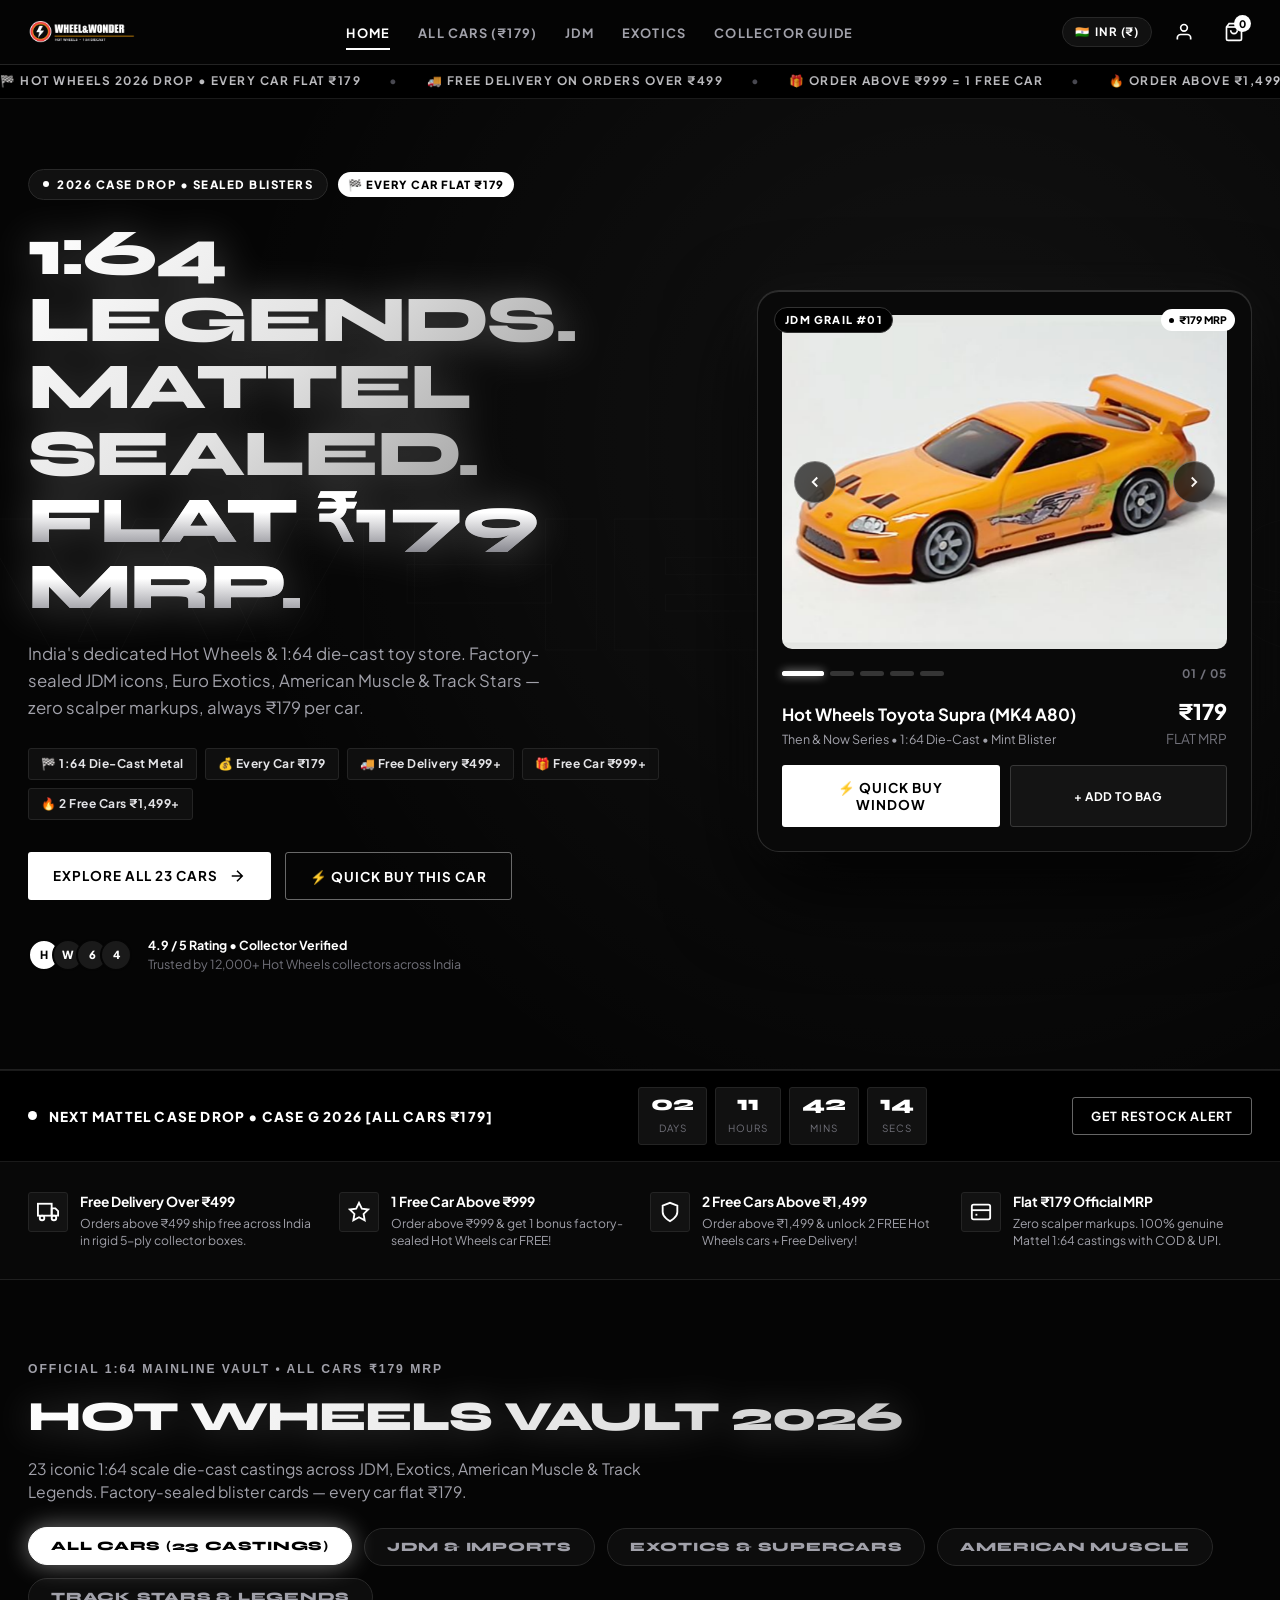
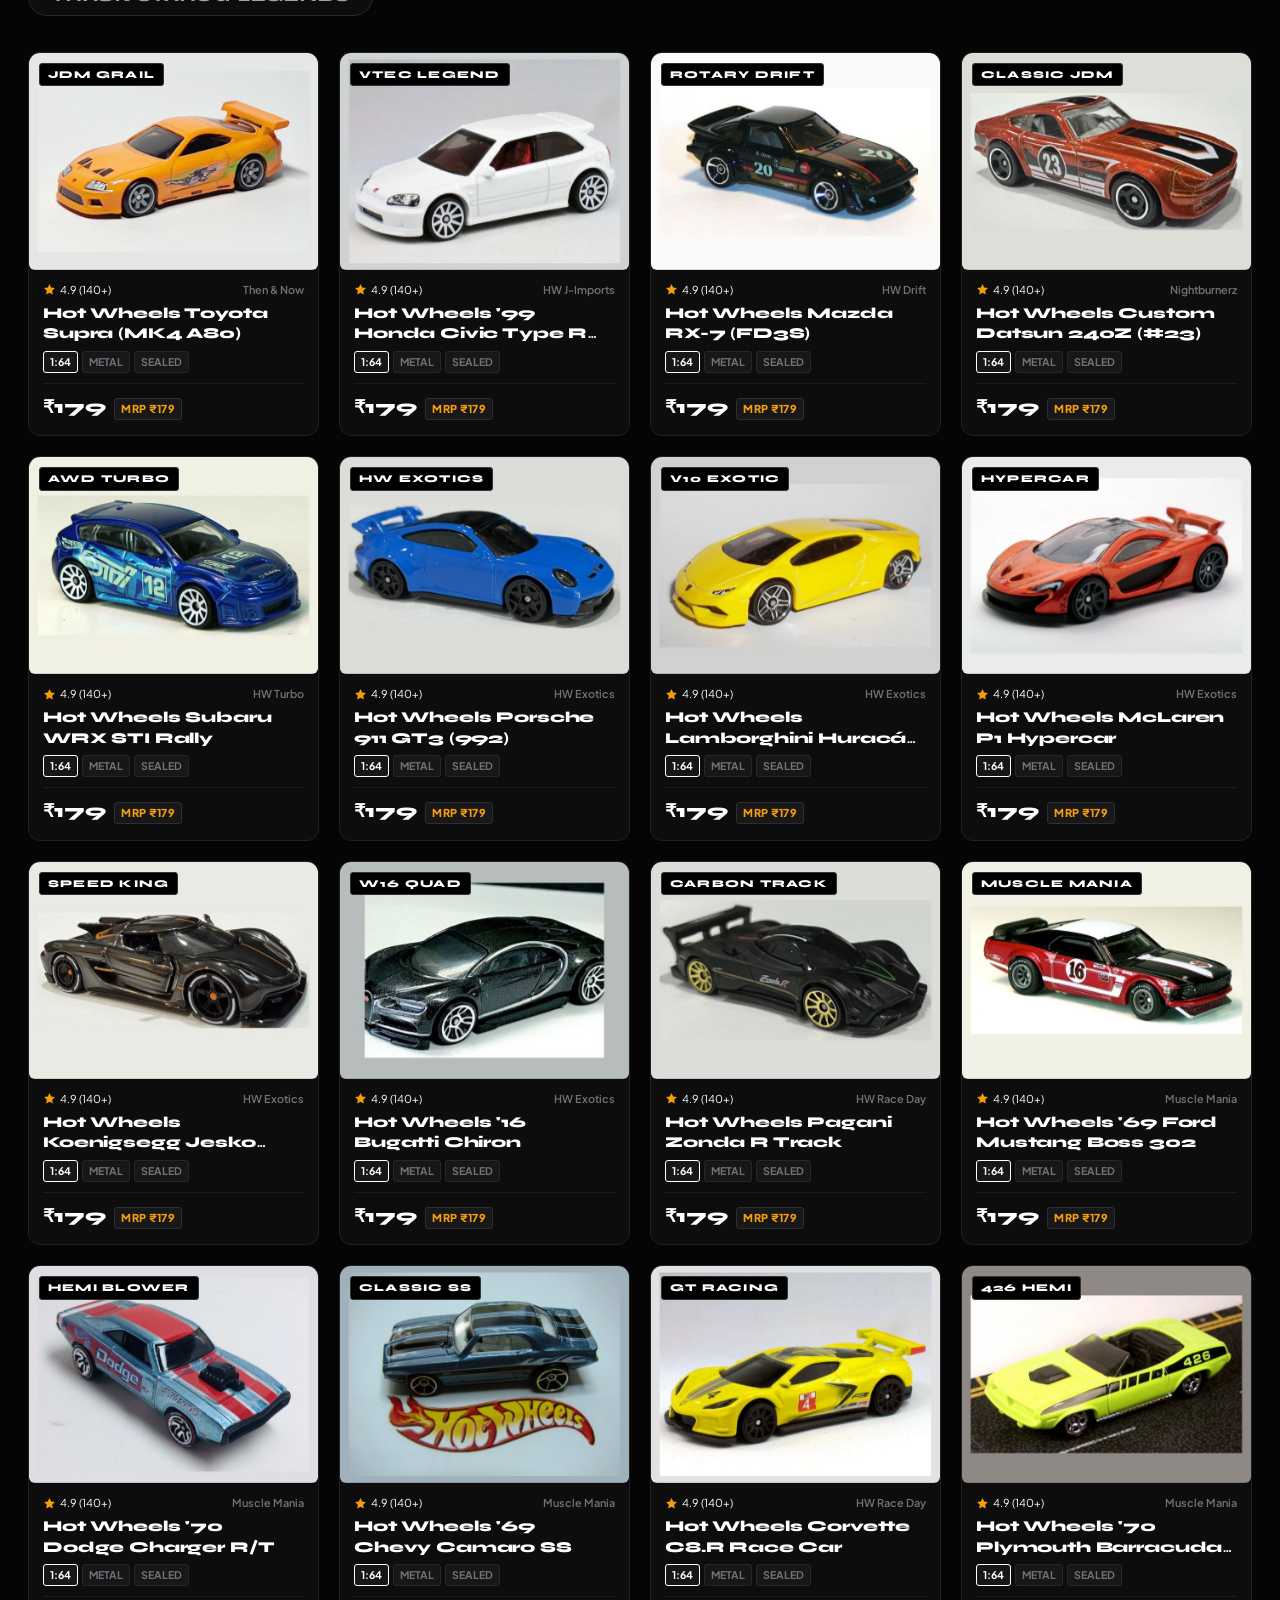
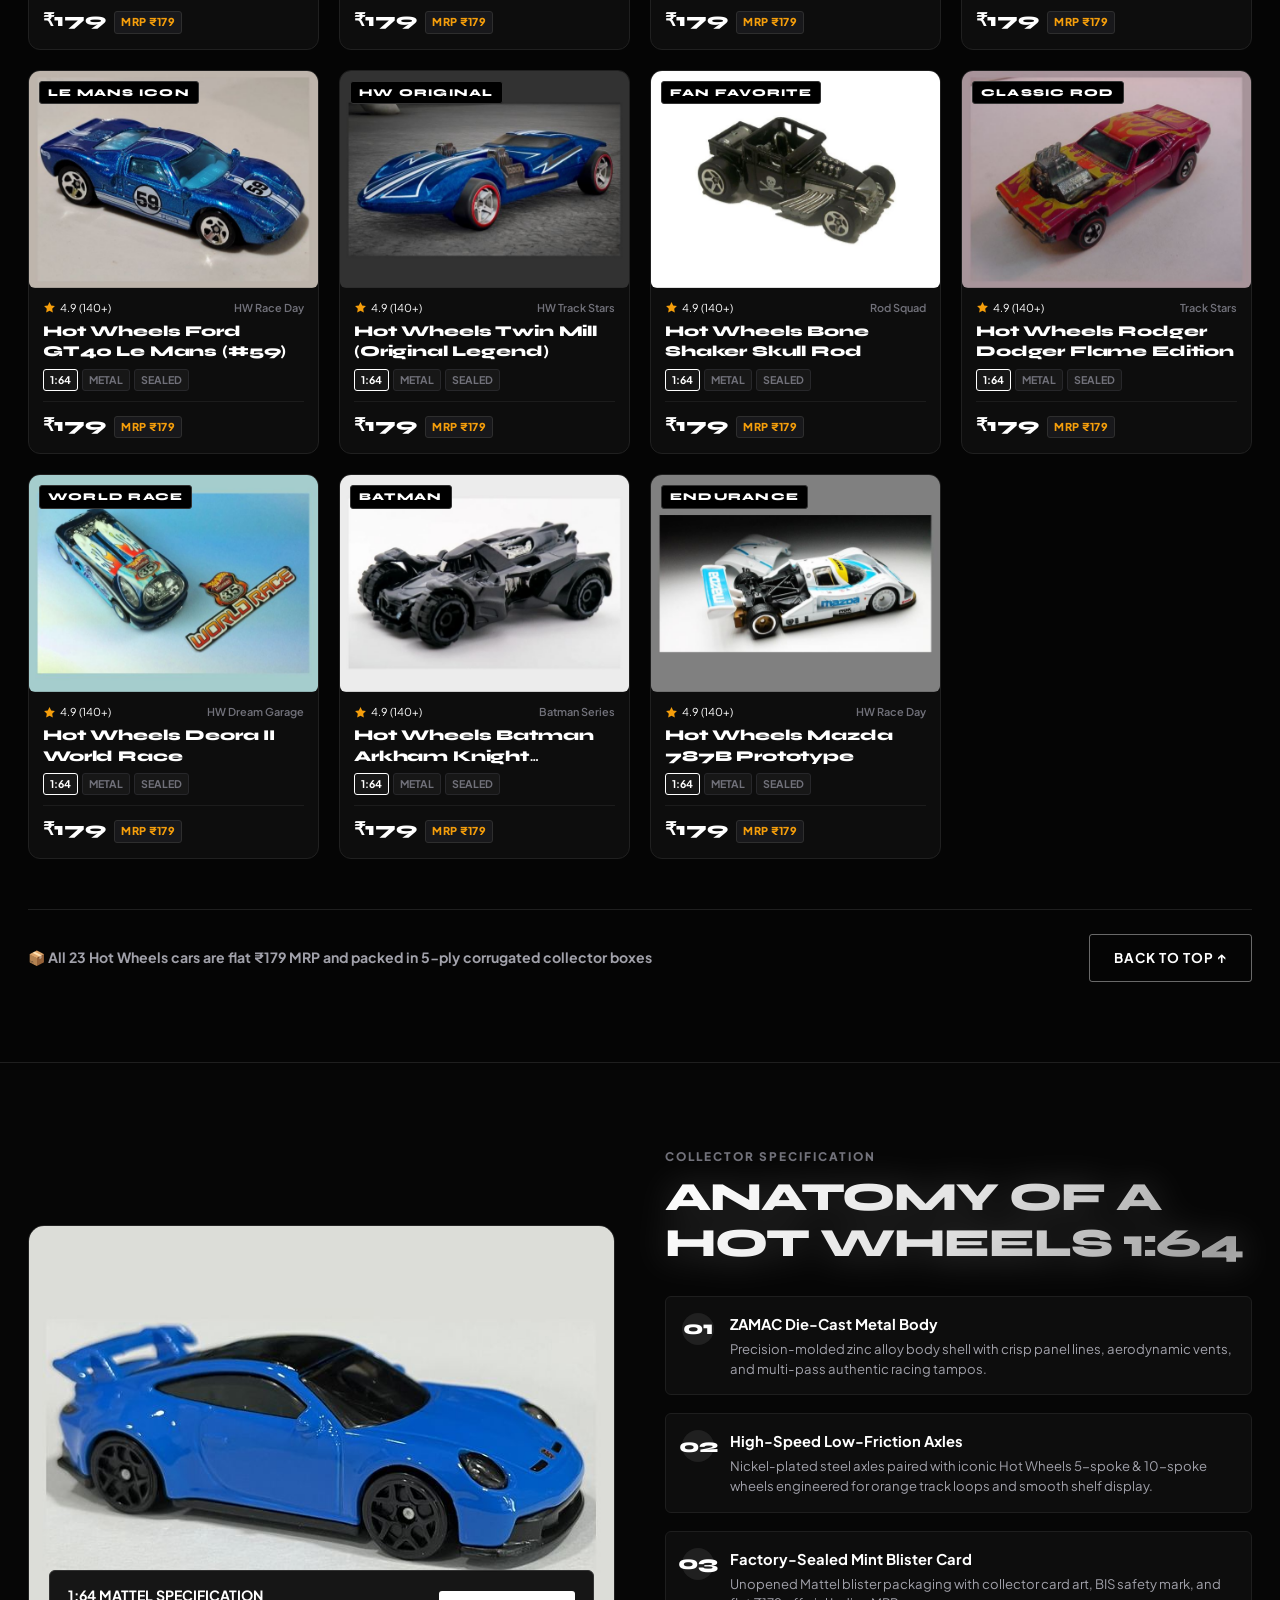
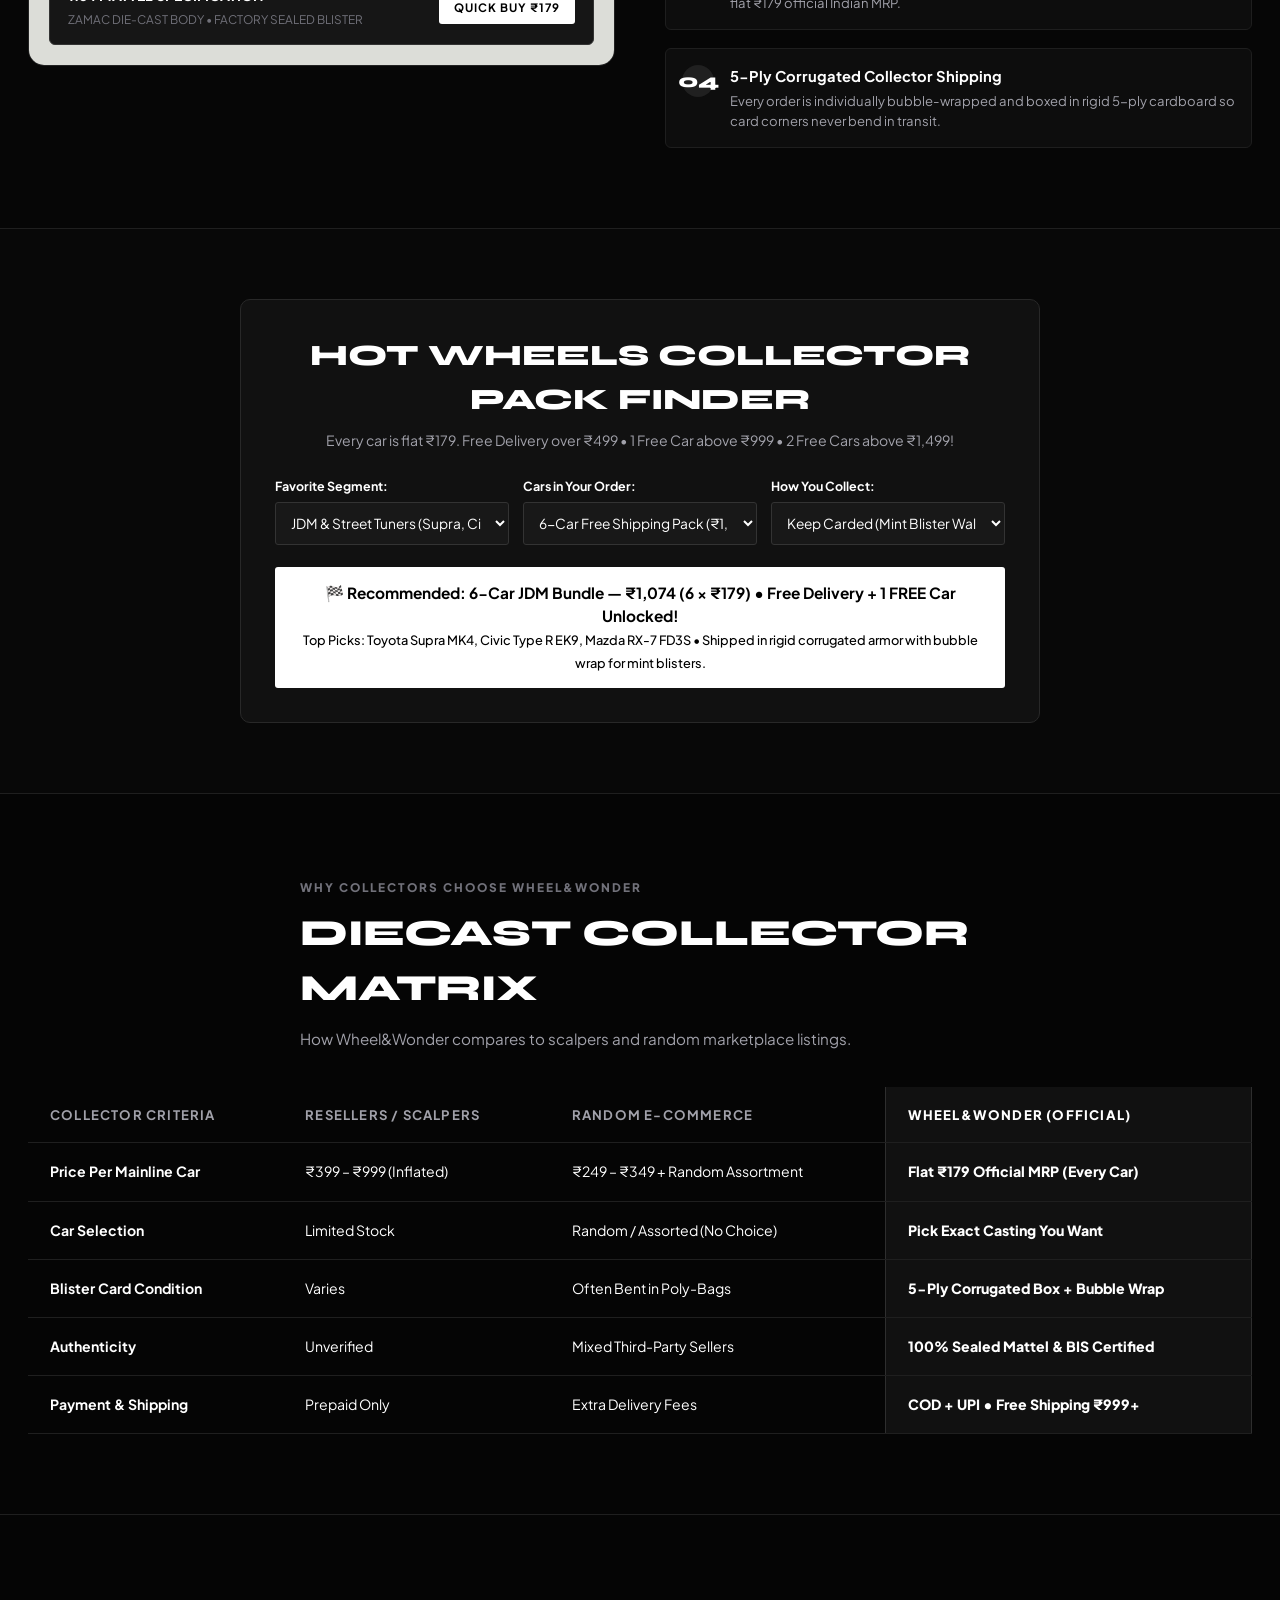
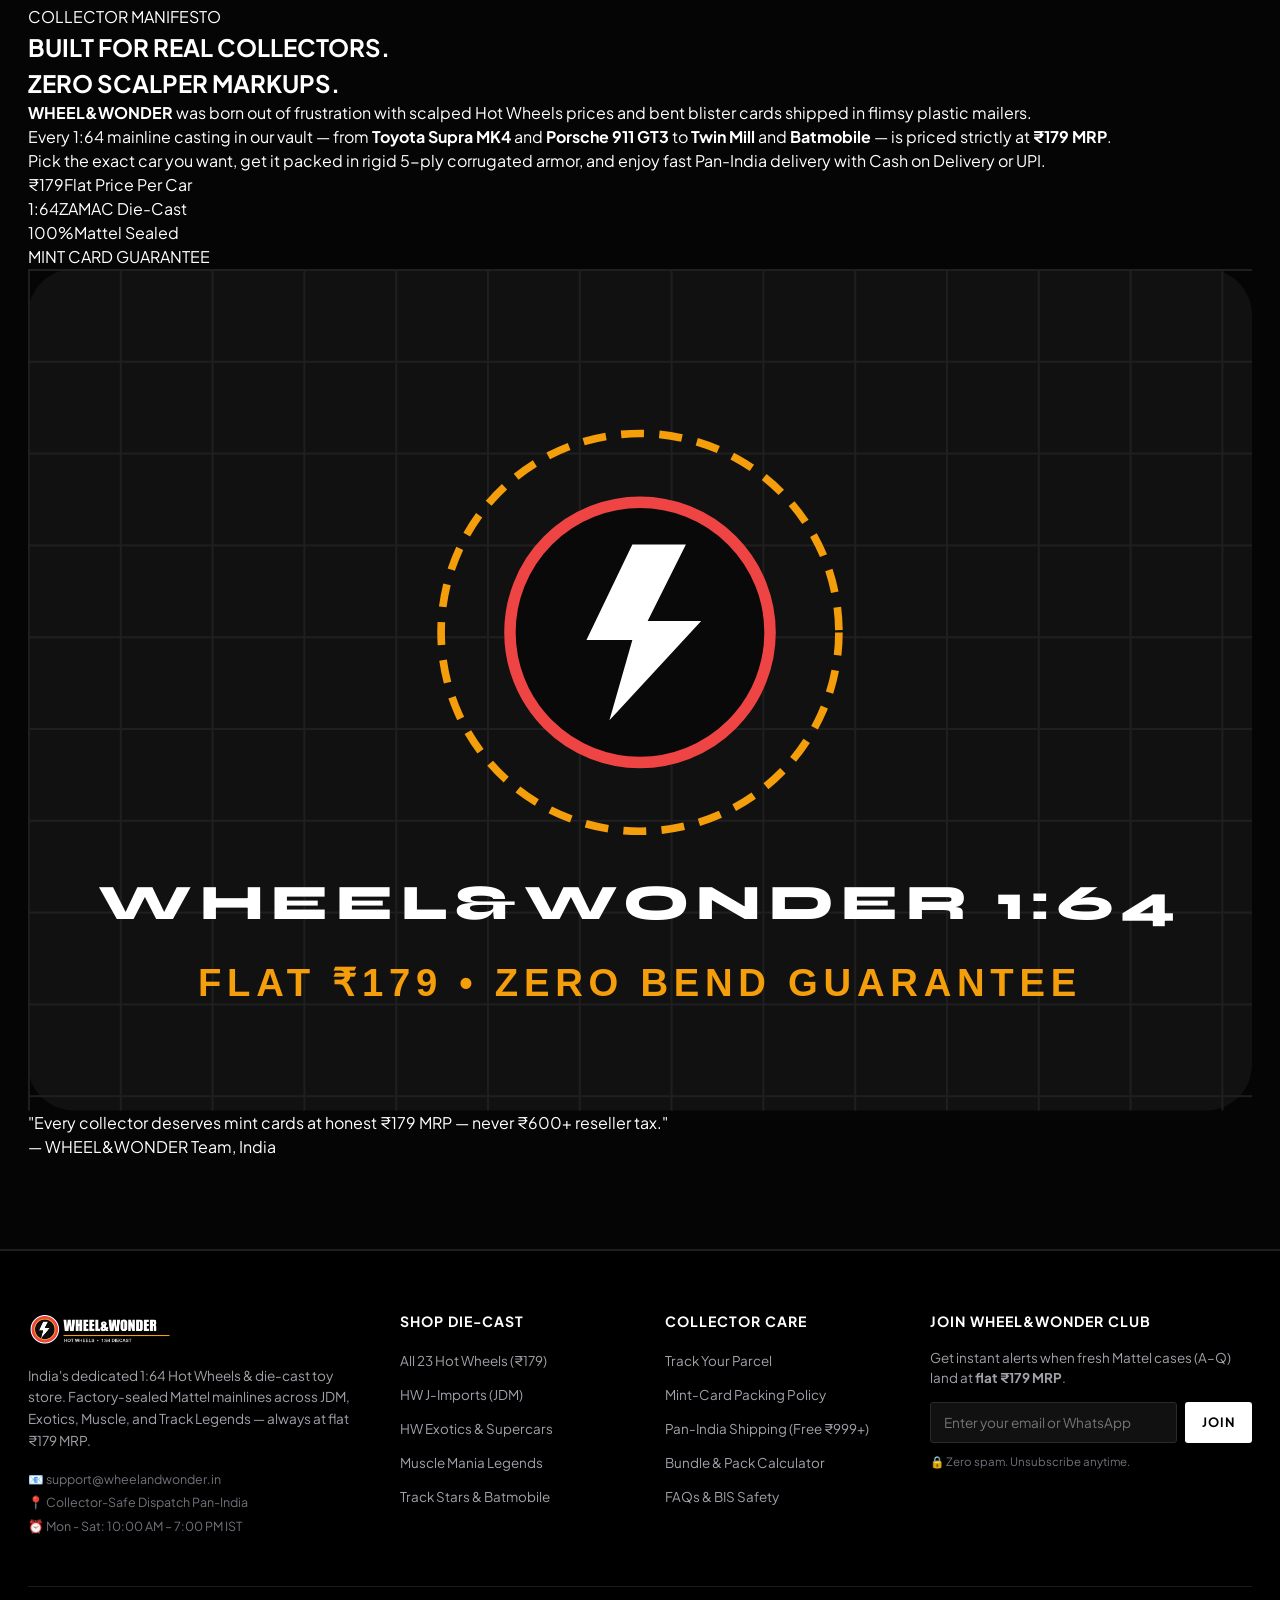
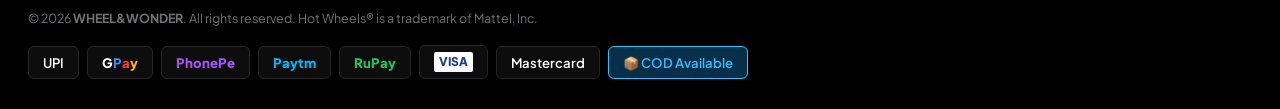
==== preview-store.html @ 4e9cbf4e "Initial Wheel&Wonder Hot Wheels store (HTML preview + Shopify Liquid theme)" ====
<!doctype html>
<html lang="en">
<head>
  <script>
    window.vimiImgLoaded = function(img) {
      if (!img) return;
      img.classList.add('vimi-loaded');
      var wrapper = img.closest ? img.closest('.product-card__media-wrapper, .m-slide, .hero-slide, .buying-window-media') : null;
      if (wrapper) wrapper.classList.add('vimi-shimmer-off');
    };
  </script>

  <meta charset="utf-8">
  <meta name="viewport" content="width=device-width, initial-scale=1, maximum-scale=5">
  <title>WHEEL&WONDER | Official Hot Wheels 1:64 Die-Cast Toy Store (Flat ₹179)</title>
  <link rel="icon" type="image/png" href="./assets/wheel-wonder-logo.png">
  <link rel="preconnect" href="https://fonts.googleapis.com">
  <link rel="preconnect" href="https://fonts.gstatic.com" crossorigin>
  <link href="https://fonts.googleapis.com/css2?family=Archivo:wght@500;700;900&family=Playfair+Display:wght@700&family=Plus+Jakarta+Sans:wght@300;400;500;600;700;800&family=Syne:wght@700;800&display=swap" rel="stylesheet">
  <link rel="stylesheet" href="./assets/base.css">
  <style id="vimi-critical-pc-and-mobile-overrides">
    .product-card { max-width: 100% !important; }
    .product-card__media-wrapper {
      aspect-ratio: 4 / 3 !important;
      background-color: #0d0d0d !important;
    }
    .product-card__image {
      aspect-ratio: 4 / 3 !important;
      height: 100% !important;
      object-fit: cover !important;
      object-position: center center !important;
    }
    .product-card__info {
      padding: 12px 14px 14px !important;
      gap: 0 !important;
    }
    .product-card__meta {
      font-size: 0.68rem !important;
      margin-bottom: 5px !important;
    }
    .product-card__title {
      font-size: 0.85rem !important;
      line-height: 1.25 !important;
      height: 2.5em !important;
      margin-bottom: 8px !important;
      display: -webkit-box !important;
      -webkit-line-clamp: 2 !important;
      -webkit-box-orient: vertical !important;
      overflow: hidden !important;
    }
    .product-card__sizes {
      margin-bottom: 10px !important;
      gap: 4px !important;
    }
    .product-card__bottom { margin-top: auto !important; }
    .products-grid {
      display: grid !important;
      grid-template-columns: repeat(4, 1fr) !important;
      gap: 20px !important;
      width: 100% !important;
    }
    @media (max-width: 768px) {
      .products-grid {
        grid-template-columns: repeat(2, 1fr) !important;
        gap: 12px !important;
      }
    }
    @media (max-width: 480px) {
      .products-grid {
        grid-template-columns: repeat(2, 1fr) !important;
        gap: 8px !important;
      }
    }
  </style>
</head>
<body class="vimi-store template-index">

  <!-- Announcement Bar -->
  <div class="announcement-bar" role="region" aria-label="Announcement">
    <div class="announcement-ticker">
      <div class="announcement-track">
        <span>🏁 <strong>HOT WHEELS 2026 DROP • EVERY CAR FLAT ₹179</strong></span>
        <span class="ticker-divider">•</span>
        <span>🚚 <strong>FREE DELIVERY ON ORDERS OVER ₹499</strong></span>
        <span class="ticker-divider">•</span>
        <span>🎁 <strong>ORDER ABOVE ₹999 = 1 FREE CAR</strong></span>
        <span class="ticker-divider">•</span>
        <span>🔥 <strong>ORDER ABOVE ₹1,499 = 2 FREE CARS</strong></span>
        <span class="ticker-divider">•</span>
        <span>💵 CASH ON DELIVERY (COD) &amp; UPI AVAILABLE</span>
        <span class="ticker-divider">•</span>
        <span>🏁 <strong>HOT WHEELS 2026 DROP • EVERY CAR FLAT ₹179</strong></span>
        <span class="ticker-divider">•</span>
        <span>🚚 <strong>FREE DELIVERY ON ORDERS OVER ₹499</strong></span>
        <span class="ticker-divider">•</span>
        <span>🎁 <strong>ORDER ABOVE ₹999 = 1 FREE CAR</strong></span>
        <span class="ticker-divider">•</span>
        <span>🔥 <strong>ORDER ABOVE ₹1,499 = 2 FREE CARS</strong></span>
        <span class="ticker-divider">•</span>
        <span>💵 CASH ON DELIVERY (COD) &amp; UPI AVAILABLE</span>
      </div>
    </div>
  </div>

  <!-- Fixed Glass Header -->
  <header class="site-header" id="SiteHeader">
    <div class="header-container container">
      <button type="button" class="header__icon-btn mobile-menu-toggle" aria-label="Toggle menu" id="MobileMenuBtn">
        <svg width="22" height="22" viewBox="0 0 24 24" fill="none" stroke="currentColor" stroke-width="2"><line x1="3" y1="12" x2="21" y2="12"/><line x1="3" y1="6" x2="21" y2="6"/><line x1="3" y1="18" x2="21" y2="18"/></svg>
      </button>

      <div class="header__logo-wrapper">
        <a href="#hero-banner" class="header__logo">
          <img src="./assets/wheel-wonder-logo.png" alt="Wheel&Wonder Hot Wheels Store" class="header-brand-logo-img" width="140" height="42">
        </a>
      </div>

      <nav class="header__nav" aria-label="Main Navigation">
        <ul class="header__menu-list">
          <li class="menu-item active"><a href="#hero-banner">Home</a></li>
          <li class="menu-item"><a href="#featured-cars">All Cars (₹179)</a></li>
          <li class="menu-item"><a href="#featured-cars" onclick="document.querySelector('[data-filter=\'jdm\']')?.click();">JDM</a></li>
          <li class="menu-item"><a href="#featured-cars" onclick="document.querySelector('[data-filter=\'exotics\']')?.click();">Exotics</a></li>
          <li class="menu-item"><a href="#brand-story">Collector Guide</a></li>
        </ul>
      </nav>

      <div class="header__actions">
        <div class="header__currency-badge" title="Store Currency: Indian Rupee">
          <span class="flag-icon">🇮🇳</span>
          <span class="currency-label">INR (₹)</span>
        </div>
        <button type="button" class="header__icon-btn login-trigger" id="LoginTrigger" aria-label="Open Account Login" title="Sign In / Register">
          <svg width="20" height="20" viewBox="0 0 24 24" fill="none" stroke="currentColor" stroke-width="2"><path d="M20 21v-2a4 4 0 0 0-4-4H8a4 4 0 0 0-4 4v2"/><circle cx="12" cy="7" r="4"/></svg>
        </button>
        <button type="button" class="header__icon-btn cart-trigger" id="CartTrigger" aria-label="Open cart">
          <svg width="20" height="20" viewBox="0 0 24 24" fill="none" stroke="currentColor" stroke-width="2"><path d="M6 2L3 6v14a2 2 0 0 0 2 2h14a2 2 0 0 0 2-2V6l-3-4z"/><line x1="3" y1="6" x2="21" y2="6"/><path d="M16 10a4 4 0 0 1-8 0"/></svg>
          <span class="header__cart-badge" id="HeaderCartBadge">0</span>
        </button>
      </div>
    </div>

    <!-- Mobile Nav Drawer -->
    <div class="mobile-nav-drawer" id="MobileNavDrawer">
      <div class="mobile-nav-overlay" id="MobileNavOverlay"></div>
      <div class="mobile-nav-content">
        <div class="mobile-nav-header">
          <img src="./assets/wheel-wonder-logo.png" alt="Wheel&Wonder" style="height: 36px; width: auto;">
          <button type="button" class="mobile-nav-close" id="MobileNavClose">
            <svg width="20" height="20" viewBox="0 0 24 24" fill="none" stroke="currentColor" stroke-width="2"><line x1="18" y1="6" x2="6" y2="18"/><line x1="6" y1="6" x2="18" y2="18"/></svg>
          </button>
        </div>
        <ul class="mobile-nav-list">
          <li><a href="#hero-banner">Home</a></li>
          <li><a href="#featured-cars">All 23 Hot Wheels (₹179)</a></li>
          <li><a href="#featured-cars" onclick="document.querySelector('[data-filter=\'jdm\']')?.click();">JDM &amp; Street Tuners</a></li>
          <li><a href="#featured-cars" onclick="document.querySelector('[data-filter=\'exotics\']')?.click();">Exotics &amp; Supercars</a></li>
          <li><a href="#featured-cars" onclick="document.querySelector('[data-filter=\'muscle\']')?.click();">Muscle &amp; Track Stars</a></li>
          <li><a href="#brand-story">Our Story</a></li>
          <li><a href="#" class="mobile-login-link" id="MobileLoginLink">👤 Sign In / Create Account</a></li>
        </ul>
        <div class="mobile-nav-perks">
          <p>🏁 Every Hot Wheels Mainline Flat ₹179</p>
          <p>📦 Mint-Card Corrugated Shipping (Free ₹999+)</p>
        </div>
      </div>
    </div>
  </header>

  <main id="MainContent" class="content-for-layout focus-none" role="main">

    <!-- Desktop Hero Banner -->
    <section class="hero-section vimi-desktop-hero" id="hero-banner">
      <div class="hero-bg-watermark">HOT WHEELS 1:64</div>
      <div class="container hero-container">
        <div class="hero-content">
          <div class="hero-badge-row">
            <div class="hero-tag-badge">
              <span class="badge-dot"></span>
              <span>2026 CASE DROP • SEALED BLISTERS</span>
            </div>
            <span class="crazzzy-pill">🏁 EVERY CAR FLAT ₹179</span>
          </div>

          <h1 class="hero-title">
            1:64 LEGENDS.<br>
            MATTEL SEALED.<br>
            <span class="text-gradient">FLAT ₹179 MRP.</span>
          </h1>

          <p class="hero-description">
            India's dedicated Hot Wheels &amp; 1:64 die-cast toy store. Factory-sealed JDM icons, Euro Exotics, American Muscle &amp; Track Stars — zero scalper markups, always ₹179 per car.
          </p>

          <div class="hero-features-chips">
            <span class="chip">🏁 1:64 Die-Cast Metal</span>
            <span class="chip">💰 Every Car ₹179</span>
            <span class="chip">🚚 Free Delivery ₹499+</span>
            <span class="chip">🎁 Free Car ₹999+</span>
            <span class="chip">🔥 2 Free Cars ₹1,499+</span>
          </div>

          <div class="hero-cta-group">
            <a href="#featured-cars" class="btn btn--primary">
              <span>EXPLORE ALL 23 CARS</span>
              <svg width="18" height="18" viewBox="0 0 24 24" fill="none" stroke="currentColor" stroke-width="2"><path d="M5 12h14M12 5l7 7-7 7"/></svg>
            </a>
            <button type="button" class="btn btn--outline" id="HeroQuickBuyBtn" onclick="document.getElementById('HeroSlideQuickBuy').click();">
              <span>⚡ QUICK BUY THIS CAR</span>
            </button>
          </div>

          <div class="hero-social-proof">
            <div class="proof-avatars">
              <div class="avatar-circle">H</div>
              <div class="avatar-circle">W</div>
              <div class="avatar-circle">6</div>
              <div class="avatar-circle">4</div>
            </div>
            <div class="proof-text">
              <strong>4.9 / 5 Rating • Collector Verified</strong>
              <span>Trusted by 12,000+ Hot Wheels collectors across India</span>
            </div>
          </div>
        </div>

        <div class="hero-visual">
          <div class="hero-card-showcase" id="HeroShowcase">
            <div class="showcase-badge-row">
              <span class="showcase-badge" id="HeroBadgeText">JDM GRAIL #01</span>
              <div class="showcase-live-pill">
                <span class="live-dot"></span>
                <span>₹179 MRP</span>
              </div>
            </div>

            <div class="hero-slider-stage" id="HeroSliderStage">
              <div class="hero-slide active" data-index="0" data-title="Hot Wheels Toyota Supra (MK4 A80)" data-sub="Then &amp; Now Series • 1:64 Die-Cast • Mint Blister" data-price="179" data-compare="179" data-badge="JDM GRAIL #01" data-image="hw-car-02.jpg">
                <img src="./assets/hw-car-02.jpg" alt="Hot Wheels Toyota Supra (MK4 A80)" class="hero-slide-img" onload="vimiImgLoaded(this);">
              </div>
              <div class="hero-slide" data-index="1" data-title="Hot Wheels Porsche 911 GT3 (992)" data-sub="HW Exotics • 1:64 Die-Cast • Factory Sealed" data-price="179" data-compare="179" data-badge="HW EXOTICS" data-image="hw-car-07.jpg">
                <img src="./assets/hw-car-07.jpg" alt="Hot Wheels Porsche 911 GT3 (992)" class="hero-slide-img" onload="vimiImgLoaded(this);">
              </div>
              <div class="hero-slide" data-index="2" data-title="Hot Wheels Koenigsegg Jesko Absolut" data-sub="HW Exotics • Aerodynamic Carbon Look • 1:64" data-price="179" data-compare="179" data-badge="HYPERCAR" data-image="hw-car-10.jpg">
                <img src="./assets/hw-car-10.jpg" alt="Hot Wheels Koenigsegg Jesko Absolut" class="hero-slide-img" onload="vimiImgLoaded(this);">
              </div>
              <div class="hero-slide" data-index="3" data-title="Hot Wheels '69 Ford Mustang Boss 302" data-sub="Muscle Mania • 1:64 Die-Cast • Mint Blister" data-price="179" data-compare="179" data-badge="MUSCLE MANIA" data-image="hw-car-13.jpg">
                <img src="./assets/hw-car-13.jpg" alt="Hot Wheels '69 Ford Mustang Boss 302" class="hero-slide-img" onload="vimiImgLoaded(this);">
              </div>
              <div class="hero-slide" data-index="4" data-title="Hot Wheels Batman Arkham Knight Batmobile" data-sub="Batman Series • 1:64 Die-Cast • Armored Chassis" data-price="179" data-compare="179" data-badge="BATMAN SERIES" data-image="hw-car-23.jpg">
                <img src="./assets/hw-car-23.jpg" alt="Hot Wheels Batman Arkham Knight Batmobile" class="hero-slide-img" onload="vimiImgLoaded(this);">
              </div>

              <button type="button" class="hero-stage-arrow hero-stage-arrow--prev" id="HeroStagePrev" aria-label="Previous car">
                <svg width="18" height="18" viewBox="0 0 24 24" fill="none" stroke="currentColor" stroke-width="2.5"><path d="M15 18l-6-6 6-6"/></svg>
              </button>
              <button type="button" class="hero-stage-arrow hero-stage-arrow--next" id="HeroStageNext" aria-label="Next car">
                <svg width="18" height="18" viewBox="0 0 24 24" fill="none" stroke="currentColor" stroke-width="2.5"><path d="M9 18l6-6-6-6"/></svg>
              </button>
            </div>

            <div class="hero-slider-nav">
              <div class="hero-slider-dots">
                <button type="button" class="hero-dot active" data-slide="0" aria-label="Slide 1"><span class="hero-dot-fill"></span></button>
                <button type="button" class="hero-dot" data-slide="1" aria-label="Slide 2"><span class="hero-dot-fill"></span></button>
                <button type="button" class="hero-dot" data-slide="2" aria-label="Slide 3"><span class="hero-dot-fill"></span></button>
                <button type="button" class="hero-dot" data-slide="3" aria-label="Slide 4"><span class="hero-dot-fill"></span></button>
                <button type="button" class="hero-dot" data-slide="4" aria-label="Slide 5"><span class="hero-dot-fill"></span></button>
              </div>
              <div class="hero-slider-counter" id="HeroSliderCounter">01 / 05</div>
            </div>

            <div class="showcase-details">
              <div class="showcase-row">
                <div>
                  <h4 class="showcase-name" id="HeroTitle">Hot Wheels Toyota Supra (MK4 A80)</h4>
                  <p class="showcase-sub" id="HeroSub">Then &amp; Now Series • 1:64 Die-Cast • Mint Blister</p>
                </div>
                <div class="showcase-price-box">
                  <span class="showcase-curr" id="HeroPrice">₹179</span>
                  <span class="showcase-orig" id="HeroCompare" style="text-decoration:none;">FLAT MRP</span>
                </div>
              </div>

              <div class="showcase-actions-grid">
                <button type="button" class="btn btn--primary open-buying-window" id="HeroSlideQuickBuy"
                        data-product-title="Hot Wheels Toyota Supra (MK4 A80)" data-product-price="179"
                        data-product-compare="179" data-product-badge="JDM GRAIL #01" data-product-image="hw-car-02.jpg">
                  ⚡ Quick Buy Window
                </button>
                <button type="button" class="btn btn--secondary btn-quick-add" id="HeroSlideAddBag"
                        data-product-title="Hot Wheels Toyota Supra (MK4 A80)" data-product-price="179"
                        data-product-image="hw-car-02.jpg">
                  + Add to Bag
                </button>
              </div>
            </div>
          </div>
        </div>
      </div>
    </section>

    <!-- Mobile Hero -->
    <section class="vimi-m-hero" id="vimiMobileHero">
      <div class="m-marquee"><div>
        <span>Free Delivery Over ₹499</span><span>Order ₹999+ = 1 Free Car</span><span>Order ₹1,499+ = 2 Free Cars</span><span>Every Car ₹179</span>
        <span>Free Delivery Over ₹499</span><span>Order ₹999+ = 1 Free Car</span><span>Order ₹1,499+ = 2 Free Cars</span><span>Every Car ₹179</span>
      </div></div>

      <div class="m-pills">
        <span class="m-pill">2026 Case Drop • Sealed</span>
        <span class="m-pill hot">🏁 Flat ₹179 MRP</span>
      </div>

      <h1 class="m-h1"><em>1:64</em> Diecast Legends.<br>Hot Wheels.<br>Flat ₹179.</h1>
      <p class="m-sub">JDM tuners, Euro supercars, American muscle &amp; track stars. Factory-sealed Mattel blisters.</p>

      <div class="m-chips">
        <span class="m-chip">💰 Flat ₹179</span>
        <span class="m-chip">🚚 Free Del ₹499+</span>
        <span class="m-chip">🎁 1 Free Car ₹999+</span>
        <span class="m-chip">🔥 2 Free Cars ₹1,499+</span>
      </div>

      <div class="m-card">
        <div class="m-tag">MAINLINE DROP #01</div>
        <div class="m-badge">₹179</div>
        <div class="m-slides" id="mSlides">
          <div class="m-slide" data-title="Hot Wheels Toyota Supra (MK4 A80)" data-meta="Then &amp; Now • 1:64 Die-Cast • Mint Card" data-price="₹179" data-compare="" data-img="hw-car-02.jpg" data-raw-price="179" data-raw-compare="179">
            <img src="./assets/hw-car-02.jpg" alt="Hot Wheels Toyota Supra (MK4 A80)" class="m-slide-img" onload="vimiImgLoaded(this);">
          </div>
          <div class="m-slide" data-title="Hot Wheels Porsche 911 GT3 (992)" data-meta="HW Exotics • 1:64 Die-Cast • Sealed" data-price="₹179" data-compare="" data-img="hw-car-07.jpg" data-raw-price="179" data-raw-compare="179">
            <img src="./assets/hw-car-07.jpg" alt="Hot Wheels Porsche 911 GT3 (992)" class="m-slide-img" onload="vimiImgLoaded(this);">
          </div>
          <div class="m-slide" data-title="Hot Wheels Koenigsegg Jesko Absolut" data-meta="HW Exotics • Hypercar • 1:64 Metal" data-price="₹179" data-compare="" data-img="hw-car-10.jpg" data-raw-price="179" data-raw-compare="179">
            <img src="./assets/hw-car-10.jpg" alt="Hot Wheels Koenigsegg Jesko Absolut" class="m-slide-img" onload="vimiImgLoaded(this);">
          </div>
          <div class="m-slide" data-title="Hot Wheels '69 Ford Mustang Boss 302" data-meta="Muscle Mania • 1:64 Die-Cast" data-price="₹179" data-compare="" data-img="hw-car-13.jpg" data-raw-price="179" data-raw-compare="179">
            <img src="./assets/hw-car-13.jpg" alt="Hot Wheels '69 Ford Mustang Boss 302" class="m-slide-img" onload="vimiImgLoaded(this);">
          </div>
          <div class="m-slide" data-title="Hot Wheels Batman Arkham Knight Batmobile" data-meta="Batman Series • 1:64 Die-Cast" data-price="₹179" data-compare="" data-img="hw-car-23.jpg" data-raw-price="179" data-raw-compare="179">
            <img src="./assets/hw-car-23.jpg" alt="Hot Wheels Batman Arkham Knight Batmobile" class="m-slide-img" onload="vimiImgLoaded(this);">
          </div>
        </div>
        <div class="m-dots" id="mDots"><i class="on"></i><i></i><i></i><i></i><i></i></div>
        <div class="m-info">
          <div>
            <div class="m-name" id="mName">Hot Wheels Toyota Supra (MK4 A80)</div>
            <div class="m-meta" id="mMeta">Then &amp; Now • 1:64 Die-Cast • Mint Card</div>
          </div>
          <div class="m-price" id="mPrice">₹179</div>
        </div>
      </div>

      <div class="m-rating"><span>★★★★★</span><span><b>4.9/5</b> · 12,000+ collectors across India</span></div>

      <div class="m-cta">
        <button type="button" class="m-btn btn-quick-add" id="MobileHeroAddBag" data-product-title="Hot Wheels Toyota Supra (MK4 A80)" data-product-price="179" data-product-image="hw-car-02.jpg">+ Add (₹179)</button>
        <button type="button" class="m-btn primary open-buying-window" id="MobileHeroQuickBuy" data-product-title="Hot Wheels Toyota Supra (MK4 A80)" data-product-price="179" data-product-compare="179" data-product-badge="JDM GRAIL" data-product-image="hw-car-02.jpg">⚡ Quick Buy</button>
      </div>
    </section>

    <!-- Countdown Strip -->
    <section class="section-countdown-strip">
      <div class="container countdown-strip-inner">
        <div class="countdown-title-wrap">
          <span class="countdown-status-indicator"></span>
          <div><span class="countdown-title">NEXT MATTEL CASE DROP • CASE G 2026 [ALL CARS ₹179]</span></div>
        </div>
        <div class="countdown-timer-boxes" id="CountdownTimer">
          <div class="time-box"><span class="time-num" id="TimerDays">02</span><span class="time-label">Days</span></div>
          <div class="time-box"><span class="time-num" id="TimerHours">11</span><span class="time-label">Hours</span></div>
          <div class="time-box"><span class="time-num" id="TimerMins">42</span><span class="time-label">Mins</span></div>
          <div class="time-box"><span class="time-num" id="TimerSecs">18</span><span class="time-label">Secs</span></div>
        </div>
        <div>
          <button type="button" class="btn btn--outline" id="DropNotifyBtn" onclick="document.getElementById('LoginTrigger').click();" style="padding: 10px 18px; font-size: 0.78rem;">GET RESTOCK ALERT</button>
        </div>
      </div>
    </section>

    <!-- Features Banner -->
    <section class="section-features">
      <div class="container">
        <div class="features-grid">
          <div class="feature-item">
            <div class="feature-icon-box"><svg width="22" height="22" viewBox="0 0 24 24" fill="none" stroke="currentColor" stroke-width="2"><rect x="1" y="3" width="15" height="13"/><polygon points="16 8 20 8 23 11 23 16 16 16 16 8"/><circle cx="5.5" cy="18.5" r="2.5"/><circle cx="18.5" cy="18.5" r="2.5"/></svg></div>
            <div class="feature-text">
              <h4 class="feature-title">Free Delivery Over ₹499</h4>
              <p class="feature-desc">Orders above ₹499 ship free across India in rigid 5-ply collector boxes.</p>
            </div>
          </div>
          <div class="feature-item">
            <div class="feature-icon-box"><svg width="22" height="22" viewBox="0 0 24 24" fill="none" stroke="currentColor" stroke-width="2"><polygon points="12 2 15.09 8.26 22 9.27 17 14.14 18.18 21.02 12 17.77 5.82 21.02 7 14.14 2 9.27 8.91 8.26 12 2"/></svg></div>
            <div class="feature-text">
              <h4 class="feature-title">1 Free Car Above ₹999</h4>
              <p class="feature-desc">Order above ₹999 &amp; get 1 bonus factory-sealed Hot Wheels car FREE!</p>
            </div>
          </div>
          <div class="feature-item">
            <div class="feature-icon-box"><svg width="22" height="22" viewBox="0 0 24 24" fill="none" stroke="currentColor" stroke-width="2"><path d="M12 22s8-4 8-10V5l-8-3-8 3v7c0 6 8 10 8 10z"/></svg></div>
            <div class="feature-text">
              <h4 class="feature-title">2 Free Cars Above ₹1,499</h4>
              <p class="feature-desc">Order above ₹1,499 &amp; unlock 2 FREE Hot Wheels cars + Free Delivery!</p>
            </div>
          </div>
          <div class="feature-item">
            <div class="feature-icon-box"><svg width="22" height="22" viewBox="0 0 24 24" fill="none" stroke="currentColor" stroke-width="2"><rect x="2" y="4" width="20" height="16" rx="2"/><line x1="2" y1="10" x2="22" y2="10"/><path d="M6 15h2"/></svg></div>
            <div class="feature-text">
              <h4 class="feature-title">Flat ₹179 Official MRP</h4>
              <p class="feature-desc">Zero scalper markups. 100% genuine Mattel 1:64 castings with COD &amp; UPI.</p>
            </div>
          </div>
        </div>
      </div>
    </section>

    <!-- Featured Hot Wheels Collection (ALL 23 CARS AT ₹179) -->
    <section class="section-featured-collection" id="featured-cars">
      <div class="container">
        <div class="section-header">
          <div class="section-header__tag"><span>OFFICIAL 1:64 MAINLINE VAULT • ALL CARS ₹179 MRP</span></div>
          <div class="section-header__row">
            <h2 class="section-title">HOT WHEELS VAULT 2026</h2>
            <p class="section-subtitle">23 iconic 1:64 scale die-cast castings across JDM, Exotics, American Muscle &amp; Track Legends. Factory-sealed blister cards — every car flat ₹179.</p>
          </div>
          <div class="collection-filter-tabs">
            <button type="button" class="filter-tab active" data-filter="all">All Cars (23 Castings)</button>
            <button type="button" class="filter-tab" data-filter="jdm">JDM &amp; Imports</button>
            <button type="button" class="filter-tab" data-filter="exotics">Exotics &amp; Supercars</button>
            <button type="button" class="filter-tab" data-filter="muscle">American Muscle</button>
            <button type="button" class="filter-tab" data-filter="track">Track Stars &amp; Legends</button>
          </div>
        </div>

        <div class="products-grid" style="display: grid; grid-template-columns: repeat(4, 1fr); gap: 20px; width: 100%;">
          
      <div class="product-card" data-product-id="hw-02" data-category="jdm" data-order="1">
        <div class="product-card__media-wrapper">
          <span class="product-card__badge">JDM GRAIL</span>
          <a href="#buying-window" class="product-card__link open-buying-window"
             data-product-title="Hot Wheels Toyota Supra (MK4 A80)" data-product-price="179" data-product-compare="179"
             data-product-badge="JDM GRAIL" data-product-image="hw-car-02.jpg">
            <img src="./assets/hw-car-02.jpg" alt="Hot Wheels Toyota Supra (MK4 A80)" loading="lazy" class="product-card__image"
                 onload="vimiImgLoaded(this);" onerror="vimiImgLoaded(this);" width="680" height="510">
          </a>
          <div class="product-card__actions">
            <button type="button" class="btn-quick-buy open-buying-window"
                    data-product-title="Hot Wheels Toyota Supra (MK4 A80)" data-product-price="179" data-product-compare="179"
                    data-product-badge="JDM GRAIL" data-product-image="hw-car-02.jpg">
              <span>⚡ Quick Buy</span>
            </button>
            <button type="button" class="btn-quick-add"
                    data-product-title="Hot Wheels Toyota Supra (MK4 A80)" data-product-price="179"
                    data-product-image="hw-car-02.jpg" data-product-id="hw-02">
              <span>+ Add to Bag</span>
            </button>
          </div>
        </div>
        <div class="product-card__info">
          <div class="product-card__meta">
            <div class="product-card__rating"><svg width="13" height="13" viewBox="0 0 24 24" fill="#f59e0b"><path d="M12 2l3.09 6.26L22 9.27l-5 4.87 1.18 6.88L12 17.77l-6.18 3.25L7 14.14 2 9.27l6.91-1.01L12 2z"/></svg><span>4.9 (140+)</span></div>
            <span class="product-card__fit-tag">Then &amp; Now</span>
          </div>
          <h3 class="product-card__title">
            <a href="#buying-window" class="open-buying-window"
               data-product-title="Hot Wheels Toyota Supra (MK4 A80)" data-product-price="179" data-product-compare="179"
               data-product-badge="JDM GRAIL" data-product-image="hw-car-02.jpg">Hot Wheels Toyota Supra (MK4 A80)</a>
          </h3>
          <div class="product-card__sizes">
            <span class="size-pill active">1:64</span>
            <span class="size-pill">METAL</span>
            <span class="size-pill">SEALED</span>
          </div>
          <div class="product-card__bottom">
            <div class="price-wrapper">
              <span class="price-item price-item--regular">₹179</span>
              <span class="price-badge-discount" style="background:#18181b;color:#f59e0b;border:1px solid #2e2e2e;">MRP ₹179</span>
            </div>
          </div>
        </div>
      </div>
      <div class="product-card" data-product-id="hw-03" data-category="jdm" data-order="2">
        <div class="product-card__media-wrapper">
          <span class="product-card__badge">VTEC LEGEND</span>
          <a href="#buying-window" class="product-card__link open-buying-window"
             data-product-title="Hot Wheels &#x27;99 Honda Civic Type R (EK9)" data-product-price="179" data-product-compare="179"
             data-product-badge="VTEC LEGEND" data-product-image="hw-car-03.jpg">
            <img src="./assets/hw-car-03.jpg" alt="Hot Wheels &#x27;99 Honda Civic Type R (EK9)" loading="lazy" class="product-card__image"
                 onload="vimiImgLoaded(this);" onerror="vimiImgLoaded(this);" width="680" height="510">
          </a>
          <div class="product-card__actions">
            <button type="button" class="btn-quick-buy open-buying-window"
                    data-product-title="Hot Wheels &#x27;99 Honda Civic Type R (EK9)" data-product-price="179" data-product-compare="179"
                    data-product-badge="VTEC LEGEND" data-product-image="hw-car-03.jpg">
              <span>⚡ Quick Buy</span>
            </button>
            <button type="button" class="btn-quick-add"
                    data-product-title="Hot Wheels &#x27;99 Honda Civic Type R (EK9)" data-product-price="179"
                    data-product-image="hw-car-03.jpg" data-product-id="hw-03">
              <span>+ Add to Bag</span>
            </button>
          </div>
        </div>
        <div class="product-card__info">
          <div class="product-card__meta">
            <div class="product-card__rating"><svg width="13" height="13" viewBox="0 0 24 24" fill="#f59e0b"><path d="M12 2l3.09 6.26L22 9.27l-5 4.87 1.18 6.88L12 17.77l-6.18 3.25L7 14.14 2 9.27l6.91-1.01L12 2z"/></svg><span>4.9 (140+)</span></div>
            <span class="product-card__fit-tag">HW J-Imports</span>
          </div>
          <h3 class="product-card__title">
            <a href="#buying-window" class="open-buying-window"
               data-product-title="Hot Wheels &#x27;99 Honda Civic Type R (EK9)" data-product-price="179" data-product-compare="179"
               data-product-badge="VTEC LEGEND" data-product-image="hw-car-03.jpg">Hot Wheels &#x27;99 Honda Civic Type R (EK9)</a>
          </h3>
          <div class="product-card__sizes">
            <span class="size-pill active">1:64</span>
            <span class="size-pill">METAL</span>
            <span class="size-pill">SEALED</span>
          </div>
          <div class="product-card__bottom">
            <div class="price-wrapper">
              <span class="price-item price-item--regular">₹179</span>
              <span class="price-badge-discount" style="background:#18181b;color:#f59e0b;border:1px solid #2e2e2e;">MRP ₹179</span>
            </div>
          </div>
        </div>
      </div>
      <div class="product-card" data-product-id="hw-04" data-category="jdm" data-order="3">
        <div class="product-card__media-wrapper">
          <span class="product-card__badge">ROTARY DRIFT</span>
          <a href="#buying-window" class="product-card__link open-buying-window"
             data-product-title="Hot Wheels Mazda RX-7 (FD3S)" data-product-price="179" data-product-compare="179"
             data-product-badge="ROTARY DRIFT" data-product-image="hw-car-04.jpg">
            <img src="./assets/hw-car-04.jpg" alt="Hot Wheels Mazda RX-7 (FD3S)" loading="lazy" class="product-card__image"
                 onload="vimiImgLoaded(this);" onerror="vimiImgLoaded(this);" width="680" height="510">
          </a>
          <div class="product-card__actions">
            <button type="button" class="btn-quick-buy open-buying-window"
                    data-product-title="Hot Wheels Mazda RX-7 (FD3S)" data-product-price="179" data-product-compare="179"
                    data-product-badge="ROTARY DRIFT" data-product-image="hw-car-04.jpg">
              <span>⚡ Quick Buy</span>
            </button>
            <button type="button" class="btn-quick-add"
                    data-product-title="Hot Wheels Mazda RX-7 (FD3S)" data-product-price="179"
                    data-product-image="hw-car-04.jpg" data-product-id="hw-04">
              <span>+ Add to Bag</span>
            </button>
          </div>
        </div>
        <div class="product-card__info">
          <div class="product-card__meta">
            <div class="product-card__rating"><svg width="13" height="13" viewBox="0 0 24 24" fill="#f59e0b"><path d="M12 2l3.09 6.26L22 9.27l-5 4.87 1.18 6.88L12 17.77l-6.18 3.25L7 14.14 2 9.27l6.91-1.01L12 2z"/></svg><span>4.9 (140+)</span></div>
            <span class="product-card__fit-tag">HW Drift</span>
          </div>
          <h3 class="product-card__title">
            <a href="#buying-window" class="open-buying-window"
               data-product-title="Hot Wheels Mazda RX-7 (FD3S)" data-product-price="179" data-product-compare="179"
               data-product-badge="ROTARY DRIFT" data-product-image="hw-car-04.jpg">Hot Wheels Mazda RX-7 (FD3S)</a>
          </h3>
          <div class="product-card__sizes">
            <span class="size-pill active">1:64</span>
            <span class="size-pill">METAL</span>
            <span class="size-pill">SEALED</span>
          </div>
          <div class="product-card__bottom">
            <div class="price-wrapper">
              <span class="price-item price-item--regular">₹179</span>
              <span class="price-badge-discount" style="background:#18181b;color:#f59e0b;border:1px solid #2e2e2e;">MRP ₹179</span>
            </div>
          </div>
        </div>
      </div>
      <div class="product-card" data-product-id="hw-05" data-category="jdm" data-order="4">
        <div class="product-card__media-wrapper">
          <span class="product-card__badge">CLASSIC JDM</span>
          <a href="#buying-window" class="product-card__link open-buying-window"
             data-product-title="Hot Wheels Custom Datsun 240Z (#23)" data-product-price="179" data-product-compare="179"
             data-product-badge="CLASSIC JDM" data-product-image="hw-car-05.jpg">
            <img src="./assets/hw-car-05.jpg" alt="Hot Wheels Custom Datsun 240Z (#23)" loading="lazy" class="product-card__image"
                 onload="vimiImgLoaded(this);" onerror="vimiImgLoaded(this);" width="680" height="510">
          </a>
          <div class="product-card__actions">
            <button type="button" class="btn-quick-buy open-buying-window"
                    data-product-title="Hot Wheels Custom Datsun 240Z (#23)" data-product-price="179" data-product-compare="179"
                    data-product-badge="CLASSIC JDM" data-product-image="hw-car-05.jpg">
              <span>⚡ Quick Buy</span>
            </button>
            <button type="button" class="btn-quick-add"
                    data-product-title="Hot Wheels Custom Datsun 240Z (#23)" data-product-price="179"
                    data-product-image="hw-car-05.jpg" data-product-id="hw-05">
              <span>+ Add to Bag</span>
            </button>
          </div>
        </div>
        <div class="product-card__info">
          <div class="product-card__meta">
            <div class="product-card__rating"><svg width="13" height="13" viewBox="0 0 24 24" fill="#f59e0b"><path d="M12 2l3.09 6.26L22 9.27l-5 4.87 1.18 6.88L12 17.77l-6.18 3.25L7 14.14 2 9.27l6.91-1.01L12 2z"/></svg><span>4.9 (140+)</span></div>
            <span class="product-card__fit-tag">Nightburnerz</span>
          </div>
          <h3 class="product-card__title">
            <a href="#buying-window" class="open-buying-window"
               data-product-title="Hot Wheels Custom Datsun 240Z (#23)" data-product-price="179" data-product-compare="179"
               data-product-badge="CLASSIC JDM" data-product-image="hw-car-05.jpg">Hot Wheels Custom Datsun 240Z (#23)</a>
          </h3>
          <div class="product-card__sizes">
            <span class="size-pill active">1:64</span>
            <span class="size-pill">METAL</span>
            <span class="size-pill">SEALED</span>
          </div>
          <div class="product-card__bottom">
            <div class="price-wrapper">
              <span class="price-item price-item--regular">₹179</span>
              <span class="price-badge-discount" style="background:#18181b;color:#f59e0b;border:1px solid #2e2e2e;">MRP ₹179</span>
            </div>
          </div>
        </div>
      </div>
      <div class="product-card" data-product-id="hw-06" data-category="jdm" data-order="5">
        <div class="product-card__media-wrapper">
          <span class="product-card__badge">AWD TURBO</span>
          <a href="#buying-window" class="product-card__link open-buying-window"
             data-product-title="Hot Wheels Subaru WRX STI Rally" data-product-price="179" data-product-compare="179"
             data-product-badge="AWD TURBO" data-product-image="hw-car-06.jpg">
            <img src="./assets/hw-car-06.jpg" alt="Hot Wheels Subaru WRX STI Rally" loading="lazy" class="product-card__image"
                 onload="vimiImgLoaded(this);" onerror="vimiImgLoaded(this);" width="680" height="510">
          </a>
          <div class="product-card__actions">
            <button type="button" class="btn-quick-buy open-buying-window"
                    data-product-title="Hot Wheels Subaru WRX STI Rally" data-product-price="179" data-product-compare="179"
                    data-product-badge="AWD TURBO" data-product-image="hw-car-06.jpg">
              <span>⚡ Quick Buy</span>
            </button>
            <button type="button" class="btn-quick-add"
                    data-product-title="Hot Wheels Subaru WRX STI Rally" data-product-price="179"
                    data-product-image="hw-car-06.jpg" data-product-id="hw-06">
              <span>+ Add to Bag</span>
            </button>
          </div>
        </div>
        <div class="product-card__info">
          <div class="product-card__meta">
            <div class="product-card__rating"><svg width="13" height="13" viewBox="0 0 24 24" fill="#f59e0b"><path d="M12 2l3.09 6.26L22 9.27l-5 4.87 1.18 6.88L12 17.77l-6.18 3.25L7 14.14 2 9.27l6.91-1.01L12 2z"/></svg><span>4.9 (140+)</span></div>
            <span class="product-card__fit-tag">HW Turbo</span>
          </div>
          <h3 class="product-card__title">
            <a href="#buying-window" class="open-buying-window"
               data-product-title="Hot Wheels Subaru WRX STI Rally" data-product-price="179" data-product-compare="179"
               data-product-badge="AWD TURBO" data-product-image="hw-car-06.jpg">Hot Wheels Subaru WRX STI Rally</a>
          </h3>
          <div class="product-card__sizes">
            <span class="size-pill active">1:64</span>
            <span class="size-pill">METAL</span>
            <span class="size-pill">SEALED</span>
          </div>
          <div class="product-card__bottom">
            <div class="price-wrapper">
              <span class="price-item price-item--regular">₹179</span>
              <span class="price-badge-discount" style="background:#18181b;color:#f59e0b;border:1px solid #2e2e2e;">MRP ₹179</span>
            </div>
          </div>
        </div>
      </div>
      <div class="product-card" data-product-id="hw-07" data-category="exotics" data-order="6">
        <div class="product-card__media-wrapper">
          <span class="product-card__badge">HW EXOTICS</span>
          <a href="#buying-window" class="product-card__link open-buying-window"
             data-product-title="Hot Wheels Porsche 911 GT3 (992)" data-product-price="179" data-product-compare="179"
             data-product-badge="HW EXOTICS" data-product-image="hw-car-07.jpg">
            <img src="./assets/hw-car-07.jpg" alt="Hot Wheels Porsche 911 GT3 (992)" loading="lazy" class="product-card__image"
                 onload="vimiImgLoaded(this);" onerror="vimiImgLoaded(this);" width="680" height="510">
          </a>
          <div class="product-card__actions">
            <button type="button" class="btn-quick-buy open-buying-window"
                    data-product-title="Hot Wheels Porsche 911 GT3 (992)" data-product-price="179" data-product-compare="179"
                    data-product-badge="HW EXOTICS" data-product-image="hw-car-07.jpg">
              <span>⚡ Quick Buy</span>
            </button>
            <button type="button" class="btn-quick-add"
                    data-product-title="Hot Wheels Porsche 911 GT3 (992)" data-product-price="179"
                    data-product-image="hw-car-07.jpg" data-product-id="hw-07">
              <span>+ Add to Bag</span>
            </button>
          </div>
        </div>
        <div class="product-card__info">
          <div class="product-card__meta">
            <div class="product-card__rating"><svg width="13" height="13" viewBox="0 0 24 24" fill="#f59e0b"><path d="M12 2l3.09 6.26L22 9.27l-5 4.87 1.18 6.88L12 17.77l-6.18 3.25L7 14.14 2 9.27l6.91-1.01L12 2z"/></svg><span>4.9 (140+)</span></div>
            <span class="product-card__fit-tag">HW Exotics</span>
          </div>
          <h3 class="product-card__title">
            <a href="#buying-window" class="open-buying-window"
               data-product-title="Hot Wheels Porsche 911 GT3 (992)" data-product-price="179" data-product-compare="179"
               data-product-badge="HW EXOTICS" data-product-image="hw-car-07.jpg">Hot Wheels Porsche 911 GT3 (992)</a>
          </h3>
          <div class="product-card__sizes">
            <span class="size-pill active">1:64</span>
            <span class="size-pill">METAL</span>
            <span class="size-pill">SEALED</span>
          </div>
          <div class="product-card__bottom">
            <div class="price-wrapper">
              <span class="price-item price-item--regular">₹179</span>
              <span class="price-badge-discount" style="background:#18181b;color:#f59e0b;border:1px solid #2e2e2e;">MRP ₹179</span>
            </div>
          </div>
        </div>
      </div>
      <div class="product-card" data-product-id="hw-08" data-category="exotics" data-order="7">
        <div class="product-card__media-wrapper">
          <span class="product-card__badge">V10 EXOTIC</span>
          <a href="#buying-window" class="product-card__link open-buying-window"
             data-product-title="Hot Wheels Lamborghini Huracán LP 610-4" data-product-price="179" data-product-compare="179"
             data-product-badge="V10 EXOTIC" data-product-image="hw-car-08.jpg">
            <img src="./assets/hw-car-08.jpg" alt="Hot Wheels Lamborghini Huracán LP 610-4" loading="lazy" class="product-card__image"
                 onload="vimiImgLoaded(this);" onerror="vimiImgLoaded(this);" width="680" height="510">
          </a>
          <div class="product-card__actions">
            <button type="button" class="btn-quick-buy open-buying-window"
                    data-product-title="Hot Wheels Lamborghini Huracán LP 610-4" data-product-price="179" data-product-compare="179"
                    data-product-badge="V10 EXOTIC" data-product-image="hw-car-08.jpg">
              <span>⚡ Quick Buy</span>
            </button>
            <button type="button" class="btn-quick-add"
                    data-product-title="Hot Wheels Lamborghini Huracán LP 610-4" data-product-price="179"
                    data-product-image="hw-car-08.jpg" data-product-id="hw-08">
              <span>+ Add to Bag</span>
            </button>
          </div>
        </div>
        <div class="product-card__info">
          <div class="product-card__meta">
            <div class="product-card__rating"><svg width="13" height="13" viewBox="0 0 24 24" fill="#f59e0b"><path d="M12 2l3.09 6.26L22 9.27l-5 4.87 1.18 6.88L12 17.77l-6.18 3.25L7 14.14 2 9.27l6.91-1.01L12 2z"/></svg><span>4.9 (140+)</span></div>
            <span class="product-card__fit-tag">HW Exotics</span>
          </div>
          <h3 class="product-card__title">
            <a href="#buying-window" class="open-buying-window"
               data-product-title="Hot Wheels Lamborghini Huracán LP 610-4" data-product-price="179" data-product-compare="179"
               data-product-badge="V10 EXOTIC" data-product-image="hw-car-08.jpg">Hot Wheels Lamborghini Huracán LP 610-4</a>
          </h3>
          <div class="product-card__sizes">
            <span class="size-pill active">1:64</span>
            <span class="size-pill">METAL</span>
            <span class="size-pill">SEALED</span>
          </div>
          <div class="product-card__bottom">
            <div class="price-wrapper">
              <span class="price-item price-item--regular">₹179</span>
              <span class="price-badge-discount" style="background:#18181b;color:#f59e0b;border:1px solid #2e2e2e;">MRP ₹179</span>
            </div>
          </div>
        </div>
      </div>
      <div class="product-card" data-product-id="hw-09" data-category="exotics" data-order="8">
        <div class="product-card__media-wrapper">
          <span class="product-card__badge">HYPERCAR</span>
          <a href="#buying-window" class="product-card__link open-buying-window"
             data-product-title="Hot Wheels McLaren P1 Hypercar" data-product-price="179" data-product-compare="179"
             data-product-badge="HYPERCAR" data-product-image="hw-car-09.jpg">
            <img src="./assets/hw-car-09.jpg" alt="Hot Wheels McLaren P1 Hypercar" loading="lazy" class="product-card__image"
                 onload="vimiImgLoaded(this);" onerror="vimiImgLoaded(this);" width="680" height="510">
          </a>
          <div class="product-card__actions">
            <button type="button" class="btn-quick-buy open-buying-window"
                    data-product-title="Hot Wheels McLaren P1 Hypercar" data-product-price="179" data-product-compare="179"
                    data-product-badge="HYPERCAR" data-product-image="hw-car-09.jpg">
              <span>⚡ Quick Buy</span>
            </button>
            <button type="button" class="btn-quick-add"
                    data-product-title="Hot Wheels McLaren P1 Hypercar" data-product-price="179"
                    data-product-image="hw-car-09.jpg" data-product-id="hw-09">
              <span>+ Add to Bag</span>
            </button>
          </div>
        </div>
        <div class="product-card__info">
          <div class="product-card__meta">
            <div class="product-card__rating"><svg width="13" height="13" viewBox="0 0 24 24" fill="#f59e0b"><path d="M12 2l3.09 6.26L22 9.27l-5 4.87 1.18 6.88L12 17.77l-6.18 3.25L7 14.14 2 9.27l6.91-1.01L12 2z"/></svg><span>4.9 (140+)</span></div>
            <span class="product-card__fit-tag">HW Exotics</span>
          </div>
          <h3 class="product-card__title">
            <a href="#buying-window" class="open-buying-window"
               data-product-title="Hot Wheels McLaren P1 Hypercar" data-product-price="179" data-product-compare="179"
               data-product-badge="HYPERCAR" data-product-image="hw-car-09.jpg">Hot Wheels McLaren P1 Hypercar</a>
          </h3>
          <div class="product-card__sizes">
            <span class="size-pill active">1:64</span>
            <span class="size-pill">METAL</span>
            <span class="size-pill">SEALED</span>
          </div>
          <div class="product-card__bottom">
            <div class="price-wrapper">
              <span class="price-item price-item--regular">₹179</span>
              <span class="price-badge-discount" style="background:#18181b;color:#f59e0b;border:1px solid #2e2e2e;">MRP ₹179</span>
            </div>
          </div>
        </div>
      </div>
      <div class="product-card" data-product-id="hw-10" data-category="exotics" data-order="9">
        <div class="product-card__media-wrapper">
          <span class="product-card__badge">SPEED KING</span>
          <a href="#buying-window" class="product-card__link open-buying-window"
             data-product-title="Hot Wheels Koenigsegg Jesko Absolut" data-product-price="179" data-product-compare="179"
             data-product-badge="SPEED KING" data-product-image="hw-car-10.jpg">
            <img src="./assets/hw-car-10.jpg" alt="Hot Wheels Koenigsegg Jesko Absolut" loading="lazy" class="product-card__image"
                 onload="vimiImgLoaded(this);" onerror="vimiImgLoaded(this);" width="680" height="510">
          </a>
          <div class="product-card__actions">
            <button type="button" class="btn-quick-buy open-buying-window"
                    data-product-title="Hot Wheels Koenigsegg Jesko Absolut" data-product-price="179" data-product-compare="179"
                    data-product-badge="SPEED KING" data-product-image="hw-car-10.jpg">
              <span>⚡ Quick Buy</span>
            </button>
            <button type="button" class="btn-quick-add"
                    data-product-title="Hot Wheels Koenigsegg Jesko Absolut" data-product-price="179"
                    data-product-image="hw-car-10.jpg" data-product-id="hw-10">
              <span>+ Add to Bag</span>
            </button>
          </div>
        </div>
        <div class="product-card__info">
          <div class="product-card__meta">
            <div class="product-card__rating"><svg width="13" height="13" viewBox="0 0 24 24" fill="#f59e0b"><path d="M12 2l3.09 6.26L22 9.27l-5 4.87 1.18 6.88L12 17.77l-6.18 3.25L7 14.14 2 9.27l6.91-1.01L12 2z"/></svg><span>4.9 (140+)</span></div>
            <span class="product-card__fit-tag">HW Exotics</span>
          </div>
          <h3 class="product-card__title">
            <a href="#buying-window" class="open-buying-window"
               data-product-title="Hot Wheels Koenigsegg Jesko Absolut" data-product-price="179" data-product-compare="179"
               data-product-badge="SPEED KING" data-product-image="hw-car-10.jpg">Hot Wheels Koenigsegg Jesko Absolut</a>
          </h3>
          <div class="product-card__sizes">
            <span class="size-pill active">1:64</span>
            <span class="size-pill">METAL</span>
            <span class="size-pill">SEALED</span>
          </div>
          <div class="product-card__bottom">
            <div class="price-wrapper">
              <span class="price-item price-item--regular">₹179</span>
              <span class="price-badge-discount" style="background:#18181b;color:#f59e0b;border:1px solid #2e2e2e;">MRP ₹179</span>
            </div>
          </div>
        </div>
      </div>
      <div class="product-card" data-product-id="hw-11" data-category="exotics" data-order="10">
        <div class="product-card__media-wrapper">
          <span class="product-card__badge">W16 QUAD</span>
          <a href="#buying-window" class="product-card__link open-buying-window"
             data-product-title="Hot Wheels &#x27;16 Bugatti Chiron" data-product-price="179" data-product-compare="179"
             data-product-badge="W16 QUAD" data-product-image="hw-car-11.jpg">
            <img src="./assets/hw-car-11.jpg" alt="Hot Wheels &#x27;16 Bugatti Chiron" loading="lazy" class="product-card__image"
                 onload="vimiImgLoaded(this);" onerror="vimiImgLoaded(this);" width="680" height="510">
          </a>
          <div class="product-card__actions">
            <button type="button" class="btn-quick-buy open-buying-window"
                    data-product-title="Hot Wheels &#x27;16 Bugatti Chiron" data-product-price="179" data-product-compare="179"
                    data-product-badge="W16 QUAD" data-product-image="hw-car-11.jpg">
              <span>⚡ Quick Buy</span>
            </button>
            <button type="button" class="btn-quick-add"
                    data-product-title="Hot Wheels &#x27;16 Bugatti Chiron" data-product-price="179"
                    data-product-image="hw-car-11.jpg" data-product-id="hw-11">
              <span>+ Add to Bag</span>
            </button>
          </div>
        </div>
        <div class="product-card__info">
          <div class="product-card__meta">
            <div class="product-card__rating"><svg width="13" height="13" viewBox="0 0 24 24" fill="#f59e0b"><path d="M12 2l3.09 6.26L22 9.27l-5 4.87 1.18 6.88L12 17.77l-6.18 3.25L7 14.14 2 9.27l6.91-1.01L12 2z"/></svg><span>4.9 (140+)</span></div>
            <span class="product-card__fit-tag">HW Exotics</span>
          </div>
          <h3 class="product-card__title">
            <a href="#buying-window" class="open-buying-window"
               data-product-title="Hot Wheels &#x27;16 Bugatti Chiron" data-product-price="179" data-product-compare="179"
               data-product-badge="W16 QUAD" data-product-image="hw-car-11.jpg">Hot Wheels &#x27;16 Bugatti Chiron</a>
          </h3>
          <div class="product-card__sizes">
            <span class="size-pill active">1:64</span>
            <span class="size-pill">METAL</span>
            <span class="size-pill">SEALED</span>
          </div>
          <div class="product-card__bottom">
            <div class="price-wrapper">
              <span class="price-item price-item--regular">₹179</span>
              <span class="price-badge-discount" style="background:#18181b;color:#f59e0b;border:1px solid #2e2e2e;">MRP ₹179</span>
            </div>
          </div>
        </div>
      </div>
      <div class="product-card" data-product-id="hw-12" data-category="exotics" data-order="11">
        <div class="product-card__media-wrapper">
          <span class="product-card__badge">CARBON TRACK</span>
          <a href="#buying-window" class="product-card__link open-buying-window"
             data-product-title="Hot Wheels Pagani Zonda R Track" data-product-price="179" data-product-compare="179"
             data-product-badge="CARBON TRACK" data-product-image="hw-car-12.jpg">
            <img src="./assets/hw-car-12.jpg" alt="Hot Wheels Pagani Zonda R Track" loading="lazy" class="product-card__image"
                 onload="vimiImgLoaded(this);" onerror="vimiImgLoaded(this);" width="680" height="510">
          </a>
          <div class="product-card__actions">
            <button type="button" class="btn-quick-buy open-buying-window"
                    data-product-title="Hot Wheels Pagani Zonda R Track" data-product-price="179" data-product-compare="179"
                    data-product-badge="CARBON TRACK" data-product-image="hw-car-12.jpg">
              <span>⚡ Quick Buy</span>
            </button>
            <button type="button" class="btn-quick-add"
                    data-product-title="Hot Wheels Pagani Zonda R Track" data-product-price="179"
                    data-product-image="hw-car-12.jpg" data-product-id="hw-12">
              <span>+ Add to Bag</span>
            </button>
          </div>
        </div>
        <div class="product-card__info">
          <div class="product-card__meta">
            <div class="product-card__rating"><svg width="13" height="13" viewBox="0 0 24 24" fill="#f59e0b"><path d="M12 2l3.09 6.26L22 9.27l-5 4.87 1.18 6.88L12 17.77l-6.18 3.25L7 14.14 2 9.27l6.91-1.01L12 2z"/></svg><span>4.9 (140+)</span></div>
            <span class="product-card__fit-tag">HW Race Day</span>
          </div>
          <h3 class="product-card__title">
            <a href="#buying-window" class="open-buying-window"
               data-product-title="Hot Wheels Pagani Zonda R Track" data-product-price="179" data-product-compare="179"
               data-product-badge="CARBON TRACK" data-product-image="hw-car-12.jpg">Hot Wheels Pagani Zonda R Track</a>
          </h3>
          <div class="product-card__sizes">
            <span class="size-pill active">1:64</span>
            <span class="size-pill">METAL</span>
            <span class="size-pill">SEALED</span>
          </div>
          <div class="product-card__bottom">
            <div class="price-wrapper">
              <span class="price-item price-item--regular">₹179</span>
              <span class="price-badge-discount" style="background:#18181b;color:#f59e0b;border:1px solid #2e2e2e;">MRP ₹179</span>
            </div>
          </div>
        </div>
      </div>
      <div class="product-card" data-product-id="hw-13" data-category="muscle" data-order="12">
        <div class="product-card__media-wrapper">
          <span class="product-card__badge">MUSCLE MANIA</span>
          <a href="#buying-window" class="product-card__link open-buying-window"
             data-product-title="Hot Wheels &#x27;69 Ford Mustang Boss 302" data-product-price="179" data-product-compare="179"
             data-product-badge="MUSCLE MANIA" data-product-image="hw-car-13.jpg">
            <img src="./assets/hw-car-13.jpg" alt="Hot Wheels &#x27;69 Ford Mustang Boss 302" loading="lazy" class="product-card__image"
                 onload="vimiImgLoaded(this);" onerror="vimiImgLoaded(this);" width="680" height="510">
          </a>
          <div class="product-card__actions">
            <button type="button" class="btn-quick-buy open-buying-window"
                    data-product-title="Hot Wheels &#x27;69 Ford Mustang Boss 302" data-product-price="179" data-product-compare="179"
                    data-product-badge="MUSCLE MANIA" data-product-image="hw-car-13.jpg">
              <span>⚡ Quick Buy</span>
            </button>
            <button type="button" class="btn-quick-add"
                    data-product-title="Hot Wheels &#x27;69 Ford Mustang Boss 302" data-product-price="179"
                    data-product-image="hw-car-13.jpg" data-product-id="hw-13">
              <span>+ Add to Bag</span>
            </button>
          </div>
        </div>
        <div class="product-card__info">
          <div class="product-card__meta">
            <div class="product-card__rating"><svg width="13" height="13" viewBox="0 0 24 24" fill="#f59e0b"><path d="M12 2l3.09 6.26L22 9.27l-5 4.87 1.18 6.88L12 17.77l-6.18 3.25L7 14.14 2 9.27l6.91-1.01L12 2z"/></svg><span>4.9 (140+)</span></div>
            <span class="product-card__fit-tag">Muscle Mania</span>
          </div>
          <h3 class="product-card__title">
            <a href="#buying-window" class="open-buying-window"
               data-product-title="Hot Wheels &#x27;69 Ford Mustang Boss 302" data-product-price="179" data-product-compare="179"
               data-product-badge="MUSCLE MANIA" data-product-image="hw-car-13.jpg">Hot Wheels &#x27;69 Ford Mustang Boss 302</a>
          </h3>
          <div class="product-card__sizes">
            <span class="size-pill active">1:64</span>
            <span class="size-pill">METAL</span>
            <span class="size-pill">SEALED</span>
          </div>
          <div class="product-card__bottom">
            <div class="price-wrapper">
              <span class="price-item price-item--regular">₹179</span>
              <span class="price-badge-discount" style="background:#18181b;color:#f59e0b;border:1px solid #2e2e2e;">MRP ₹179</span>
            </div>
          </div>
        </div>
      </div>
      <div class="product-card" data-product-id="hw-14" data-category="muscle" data-order="13">
        <div class="product-card__media-wrapper">
          <span class="product-card__badge">HEMI BLOWER</span>
          <a href="#buying-window" class="product-card__link open-buying-window"
             data-product-title="Hot Wheels &#x27;70 Dodge Charger R/T" data-product-price="179" data-product-compare="179"
             data-product-badge="HEMI BLOWER" data-product-image="hw-car-14.jpg">
            <img src="./assets/hw-car-14.jpg" alt="Hot Wheels &#x27;70 Dodge Charger R/T" loading="lazy" class="product-card__image"
                 onload="vimiImgLoaded(this);" onerror="vimiImgLoaded(this);" width="680" height="510">
          </a>
          <div class="product-card__actions">
            <button type="button" class="btn-quick-buy open-buying-window"
                    data-product-title="Hot Wheels &#x27;70 Dodge Charger R/T" data-product-price="179" data-product-compare="179"
                    data-product-badge="HEMI BLOWER" data-product-image="hw-car-14.jpg">
              <span>⚡ Quick Buy</span>
            </button>
            <button type="button" class="btn-quick-add"
                    data-product-title="Hot Wheels &#x27;70 Dodge Charger R/T" data-product-price="179"
                    data-product-image="hw-car-14.jpg" data-product-id="hw-14">
              <span>+ Add to Bag</span>
            </button>
          </div>
        </div>
        <div class="product-card__info">
          <div class="product-card__meta">
            <div class="product-card__rating"><svg width="13" height="13" viewBox="0 0 24 24" fill="#f59e0b"><path d="M12 2l3.09 6.26L22 9.27l-5 4.87 1.18 6.88L12 17.77l-6.18 3.25L7 14.14 2 9.27l6.91-1.01L12 2z"/></svg><span>4.9 (140+)</span></div>
            <span class="product-card__fit-tag">Muscle Mania</span>
          </div>
          <h3 class="product-card__title">
            <a href="#buying-window" class="open-buying-window"
               data-product-title="Hot Wheels &#x27;70 Dodge Charger R/T" data-product-price="179" data-product-compare="179"
               data-product-badge="HEMI BLOWER" data-product-image="hw-car-14.jpg">Hot Wheels &#x27;70 Dodge Charger R/T</a>
          </h3>
          <div class="product-card__sizes">
            <span class="size-pill active">1:64</span>
            <span class="size-pill">METAL</span>
            <span class="size-pill">SEALED</span>
          </div>
          <div class="product-card__bottom">
            <div class="price-wrapper">
              <span class="price-item price-item--regular">₹179</span>
              <span class="price-badge-discount" style="background:#18181b;color:#f59e0b;border:1px solid #2e2e2e;">MRP ₹179</span>
            </div>
          </div>
        </div>
      </div>
      <div class="product-card" data-product-id="hw-15" data-category="muscle" data-order="14">
        <div class="product-card__media-wrapper">
          <span class="product-card__badge">CLASSIC SS</span>
          <a href="#buying-window" class="product-card__link open-buying-window"
             data-product-title="Hot Wheels &#x27;69 Chevy Camaro SS" data-product-price="179" data-product-compare="179"
             data-product-badge="CLASSIC SS" data-product-image="hw-car-15.jpg">
            <img src="./assets/hw-car-15.jpg" alt="Hot Wheels &#x27;69 Chevy Camaro SS" loading="lazy" class="product-card__image"
                 onload="vimiImgLoaded(this);" onerror="vimiImgLoaded(this);" width="680" height="510">
          </a>
          <div class="product-card__actions">
            <button type="button" class="btn-quick-buy open-buying-window"
                    data-product-title="Hot Wheels &#x27;69 Chevy Camaro SS" data-product-price="179" data-product-compare="179"
                    data-product-badge="CLASSIC SS" data-product-image="hw-car-15.jpg">
              <span>⚡ Quick Buy</span>
            </button>
            <button type="button" class="btn-quick-add"
                    data-product-title="Hot Wheels &#x27;69 Chevy Camaro SS" data-product-price="179"
                    data-product-image="hw-car-15.jpg" data-product-id="hw-15">
              <span>+ Add to Bag</span>
            </button>
          </div>
        </div>
        <div class="product-card__info">
          <div class="product-card__meta">
            <div class="product-card__rating"><svg width="13" height="13" viewBox="0 0 24 24" fill="#f59e0b"><path d="M12 2l3.09 6.26L22 9.27l-5 4.87 1.18 6.88L12 17.77l-6.18 3.25L7 14.14 2 9.27l6.91-1.01L12 2z"/></svg><span>4.9 (140+)</span></div>
            <span class="product-card__fit-tag">Muscle Mania</span>
          </div>
          <h3 class="product-card__title">
            <a href="#buying-window" class="open-buying-window"
               data-product-title="Hot Wheels &#x27;69 Chevy Camaro SS" data-product-price="179" data-product-compare="179"
               data-product-badge="CLASSIC SS" data-product-image="hw-car-15.jpg">Hot Wheels &#x27;69 Chevy Camaro SS</a>
          </h3>
          <div class="product-card__sizes">
            <span class="size-pill active">1:64</span>
            <span class="size-pill">METAL</span>
            <span class="size-pill">SEALED</span>
          </div>
          <div class="product-card__bottom">
            <div class="price-wrapper">
              <span class="price-item price-item--regular">₹179</span>
              <span class="price-badge-discount" style="background:#18181b;color:#f59e0b;border:1px solid #2e2e2e;">MRP ₹179</span>
            </div>
          </div>
        </div>
      </div>
      <div class="product-card" data-product-id="hw-16" data-category="muscle" data-order="15">
        <div class="product-card__media-wrapper">
          <span class="product-card__badge">GT RACING</span>
          <a href="#buying-window" class="product-card__link open-buying-window"
             data-product-title="Hot Wheels Corvette C8.R Race Car" data-product-price="179" data-product-compare="179"
             data-product-badge="GT RACING" data-product-image="hw-car-16.jpg">
            <img src="./assets/hw-car-16.jpg" alt="Hot Wheels Corvette C8.R Race Car" loading="lazy" class="product-card__image"
                 onload="vimiImgLoaded(this);" onerror="vimiImgLoaded(this);" width="680" height="510">
          </a>
          <div class="product-card__actions">
            <button type="button" class="btn-quick-buy open-buying-window"
                    data-product-title="Hot Wheels Corvette C8.R Race Car" data-product-price="179" data-product-compare="179"
                    data-product-badge="GT RACING" data-product-image="hw-car-16.jpg">
              <span>⚡ Quick Buy</span>
            </button>
            <button type="button" class="btn-quick-add"
                    data-product-title="Hot Wheels Corvette C8.R Race Car" data-product-price="179"
                    data-product-image="hw-car-16.jpg" data-product-id="hw-16">
              <span>+ Add to Bag</span>
            </button>
          </div>
        </div>
        <div class="product-card__info">
          <div class="product-card__meta">
            <div class="product-card__rating"><svg width="13" height="13" viewBox="0 0 24 24" fill="#f59e0b"><path d="M12 2l3.09 6.26L22 9.27l-5 4.87 1.18 6.88L12 17.77l-6.18 3.25L7 14.14 2 9.27l6.91-1.01L12 2z"/></svg><span>4.9 (140+)</span></div>
            <span class="product-card__fit-tag">HW Race Day</span>
          </div>
          <h3 class="product-card__title">
            <a href="#buying-window" class="open-buying-window"
               data-product-title="Hot Wheels Corvette C8.R Race Car" data-product-price="179" data-product-compare="179"
               data-product-badge="GT RACING" data-product-image="hw-car-16.jpg">Hot Wheels Corvette C8.R Race Car</a>
          </h3>
          <div class="product-card__sizes">
            <span class="size-pill active">1:64</span>
            <span class="size-pill">METAL</span>
            <span class="size-pill">SEALED</span>
          </div>
          <div class="product-card__bottom">
            <div class="price-wrapper">
              <span class="price-item price-item--regular">₹179</span>
              <span class="price-badge-discount" style="background:#18181b;color:#f59e0b;border:1px solid #2e2e2e;">MRP ₹179</span>
            </div>
          </div>
        </div>
      </div>
      <div class="product-card" data-product-id="hw-17" data-category="muscle" data-order="16">
        <div class="product-card__media-wrapper">
          <span class="product-card__badge">426 HEMI</span>
          <a href="#buying-window" class="product-card__link open-buying-window"
             data-product-title="Hot Wheels &#x27;70 Plymouth Barracuda 426" data-product-price="179" data-product-compare="179"
             data-product-badge="426 HEMI" data-product-image="hw-car-17.jpg">
            <img src="./assets/hw-car-17.jpg" alt="Hot Wheels &#x27;70 Plymouth Barracuda 426" loading="lazy" class="product-card__image"
                 onload="vimiImgLoaded(this);" onerror="vimiImgLoaded(this);" width="680" height="510">
          </a>
          <div class="product-card__actions">
            <button type="button" class="btn-quick-buy open-buying-window"
                    data-product-title="Hot Wheels &#x27;70 Plymouth Barracuda 426" data-product-price="179" data-product-compare="179"
                    data-product-badge="426 HEMI" data-product-image="hw-car-17.jpg">
              <span>⚡ Quick Buy</span>
            </button>
            <button type="button" class="btn-quick-add"
                    data-product-title="Hot Wheels &#x27;70 Plymouth Barracuda 426" data-product-price="179"
                    data-product-image="hw-car-17.jpg" data-product-id="hw-17">
              <span>+ Add to Bag</span>
            </button>
          </div>
        </div>
        <div class="product-card__info">
          <div class="product-card__meta">
            <div class="product-card__rating"><svg width="13" height="13" viewBox="0 0 24 24" fill="#f59e0b"><path d="M12 2l3.09 6.26L22 9.27l-5 4.87 1.18 6.88L12 17.77l-6.18 3.25L7 14.14 2 9.27l6.91-1.01L12 2z"/></svg><span>4.9 (140+)</span></div>
            <span class="product-card__fit-tag">Muscle Mania</span>
          </div>
          <h3 class="product-card__title">
            <a href="#buying-window" class="open-buying-window"
               data-product-title="Hot Wheels &#x27;70 Plymouth Barracuda 426" data-product-price="179" data-product-compare="179"
               data-product-badge="426 HEMI" data-product-image="hw-car-17.jpg">Hot Wheels &#x27;70 Plymouth Barracuda 426</a>
          </h3>
          <div class="product-card__sizes">
            <span class="size-pill active">1:64</span>
            <span class="size-pill">METAL</span>
            <span class="size-pill">SEALED</span>
          </div>
          <div class="product-card__bottom">
            <div class="price-wrapper">
              <span class="price-item price-item--regular">₹179</span>
              <span class="price-badge-discount" style="background:#18181b;color:#f59e0b;border:1px solid #2e2e2e;">MRP ₹179</span>
            </div>
          </div>
        </div>
      </div>
      <div class="product-card" data-product-id="hw-18" data-category="muscle" data-order="17">
        <div class="product-card__media-wrapper">
          <span class="product-card__badge">LE MANS ICON</span>
          <a href="#buying-window" class="product-card__link open-buying-window"
             data-product-title="Hot Wheels Ford GT40 Le Mans (#59)" data-product-price="179" data-product-compare="179"
             data-product-badge="LE MANS ICON" data-product-image="hw-car-18.jpg">
            <img src="./assets/hw-car-18.jpg" alt="Hot Wheels Ford GT40 Le Mans (#59)" loading="lazy" class="product-card__image"
                 onload="vimiImgLoaded(this);" onerror="vimiImgLoaded(this);" width="680" height="510">
          </a>
          <div class="product-card__actions">
            <button type="button" class="btn-quick-buy open-buying-window"
                    data-product-title="Hot Wheels Ford GT40 Le Mans (#59)" data-product-price="179" data-product-compare="179"
                    data-product-badge="LE MANS ICON" data-product-image="hw-car-18.jpg">
              <span>⚡ Quick Buy</span>
            </button>
            <button type="button" class="btn-quick-add"
                    data-product-title="Hot Wheels Ford GT40 Le Mans (#59)" data-product-price="179"
                    data-product-image="hw-car-18.jpg" data-product-id="hw-18">
              <span>+ Add to Bag</span>
            </button>
          </div>
        </div>
        <div class="product-card__info">
          <div class="product-card__meta">
            <div class="product-card__rating"><svg width="13" height="13" viewBox="0 0 24 24" fill="#f59e0b"><path d="M12 2l3.09 6.26L22 9.27l-5 4.87 1.18 6.88L12 17.77l-6.18 3.25L7 14.14 2 9.27l6.91-1.01L12 2z"/></svg><span>4.9 (140+)</span></div>
            <span class="product-card__fit-tag">HW Race Day</span>
          </div>
          <h3 class="product-card__title">
            <a href="#buying-window" class="open-buying-window"
               data-product-title="Hot Wheels Ford GT40 Le Mans (#59)" data-product-price="179" data-product-compare="179"
               data-product-badge="LE MANS ICON" data-product-image="hw-car-18.jpg">Hot Wheels Ford GT40 Le Mans (#59)</a>
          </h3>
          <div class="product-card__sizes">
            <span class="size-pill active">1:64</span>
            <span class="size-pill">METAL</span>
            <span class="size-pill">SEALED</span>
          </div>
          <div class="product-card__bottom">
            <div class="price-wrapper">
              <span class="price-item price-item--regular">₹179</span>
              <span class="price-badge-discount" style="background:#18181b;color:#f59e0b;border:1px solid #2e2e2e;">MRP ₹179</span>
            </div>
          </div>
        </div>
      </div>
      <div class="product-card" data-product-id="hw-19" data-category="track" data-order="18">
        <div class="product-card__media-wrapper">
          <span class="product-card__badge">HW ORIGINAL</span>
          <a href="#buying-window" class="product-card__link open-buying-window"
             data-product-title="Hot Wheels Twin Mill (Original Legend)" data-product-price="179" data-product-compare="179"
             data-product-badge="HW ORIGINAL" data-product-image="hw-car-19.jpg">
            <img src="./assets/hw-car-19.jpg" alt="Hot Wheels Twin Mill (Original Legend)" loading="lazy" class="product-card__image"
                 onload="vimiImgLoaded(this);" onerror="vimiImgLoaded(this);" width="680" height="510">
          </a>
          <div class="product-card__actions">
            <button type="button" class="btn-quick-buy open-buying-window"
                    data-product-title="Hot Wheels Twin Mill (Original Legend)" data-product-price="179" data-product-compare="179"
                    data-product-badge="HW ORIGINAL" data-product-image="hw-car-19.jpg">
              <span>⚡ Quick Buy</span>
            </button>
            <button type="button" class="btn-quick-add"
                    data-product-title="Hot Wheels Twin Mill (Original Legend)" data-product-price="179"
                    data-product-image="hw-car-19.jpg" data-product-id="hw-19">
              <span>+ Add to Bag</span>
            </button>
          </div>
        </div>
        <div class="product-card__info">
          <div class="product-card__meta">
            <div class="product-card__rating"><svg width="13" height="13" viewBox="0 0 24 24" fill="#f59e0b"><path d="M12 2l3.09 6.26L22 9.27l-5 4.87 1.18 6.88L12 17.77l-6.18 3.25L7 14.14 2 9.27l6.91-1.01L12 2z"/></svg><span>4.9 (140+)</span></div>
            <span class="product-card__fit-tag">HW Track Stars</span>
          </div>
          <h3 class="product-card__title">
            <a href="#buying-window" class="open-buying-window"
               data-product-title="Hot Wheels Twin Mill (Original Legend)" data-product-price="179" data-product-compare="179"
               data-product-badge="HW ORIGINAL" data-product-image="hw-car-19.jpg">Hot Wheels Twin Mill (Original Legend)</a>
          </h3>
          <div class="product-card__sizes">
            <span class="size-pill active">1:64</span>
            <span class="size-pill">METAL</span>
            <span class="size-pill">SEALED</span>
          </div>
          <div class="product-card__bottom">
            <div class="price-wrapper">
              <span class="price-item price-item--regular">₹179</span>
              <span class="price-badge-discount" style="background:#18181b;color:#f59e0b;border:1px solid #2e2e2e;">MRP ₹179</span>
            </div>
          </div>
        </div>
      </div>
      <div class="product-card" data-product-id="hw-20" data-category="track" data-order="19">
        <div class="product-card__media-wrapper">
          <span class="product-card__badge">FAN FAVORITE</span>
          <a href="#buying-window" class="product-card__link open-buying-window"
             data-product-title="Hot Wheels Bone Shaker Skull Rod" data-product-price="179" data-product-compare="179"
             data-product-badge="FAN FAVORITE" data-product-image="hw-car-20.jpg">
            <img src="./assets/hw-car-20.jpg" alt="Hot Wheels Bone Shaker Skull Rod" loading="lazy" class="product-card__image"
                 onload="vimiImgLoaded(this);" onerror="vimiImgLoaded(this);" width="680" height="510">
          </a>
          <div class="product-card__actions">
            <button type="button" class="btn-quick-buy open-buying-window"
                    data-product-title="Hot Wheels Bone Shaker Skull Rod" data-product-price="179" data-product-compare="179"
                    data-product-badge="FAN FAVORITE" data-product-image="hw-car-20.jpg">
              <span>⚡ Quick Buy</span>
            </button>
            <button type="button" class="btn-quick-add"
                    data-product-title="Hot Wheels Bone Shaker Skull Rod" data-product-price="179"
                    data-product-image="hw-car-20.jpg" data-product-id="hw-20">
              <span>+ Add to Bag</span>
            </button>
          </div>
        </div>
        <div class="product-card__info">
          <div class="product-card__meta">
            <div class="product-card__rating"><svg width="13" height="13" viewBox="0 0 24 24" fill="#f59e0b"><path d="M12 2l3.09 6.26L22 9.27l-5 4.87 1.18 6.88L12 17.77l-6.18 3.25L7 14.14 2 9.27l6.91-1.01L12 2z"/></svg><span>4.9 (140+)</span></div>
            <span class="product-card__fit-tag">Rod Squad</span>
          </div>
          <h3 class="product-card__title">
            <a href="#buying-window" class="open-buying-window"
               data-product-title="Hot Wheels Bone Shaker Skull Rod" data-product-price="179" data-product-compare="179"
               data-product-badge="FAN FAVORITE" data-product-image="hw-car-20.jpg">Hot Wheels Bone Shaker Skull Rod</a>
          </h3>
          <div class="product-card__sizes">
            <span class="size-pill active">1:64</span>
            <span class="size-pill">METAL</span>
            <span class="size-pill">SEALED</span>
          </div>
          <div class="product-card__bottom">
            <div class="price-wrapper">
              <span class="price-item price-item--regular">₹179</span>
              <span class="price-badge-discount" style="background:#18181b;color:#f59e0b;border:1px solid #2e2e2e;">MRP ₹179</span>
            </div>
          </div>
        </div>
      </div>
      <div class="product-card" data-product-id="hw-21" data-category="track" data-order="20">
        <div class="product-card__media-wrapper">
          <span class="product-card__badge">CLASSIC ROD</span>
          <a href="#buying-window" class="product-card__link open-buying-window"
             data-product-title="Hot Wheels Rodger Dodger Flame Edition" data-product-price="179" data-product-compare="179"
             data-product-badge="CLASSIC ROD" data-product-image="hw-car-21.jpg">
            <img src="./assets/hw-car-21.jpg" alt="Hot Wheels Rodger Dodger Flame Edition" loading="lazy" class="product-card__image"
                 onload="vimiImgLoaded(this);" onerror="vimiImgLoaded(this);" width="680" height="510">
          </a>
          <div class="product-card__actions">
            <button type="button" class="btn-quick-buy open-buying-window"
                    data-product-title="Hot Wheels Rodger Dodger Flame Edition" data-product-price="179" data-product-compare="179"
                    data-product-badge="CLASSIC ROD" data-product-image="hw-car-21.jpg">
              <span>⚡ Quick Buy</span>
            </button>
            <button type="button" class="btn-quick-add"
                    data-product-title="Hot Wheels Rodger Dodger Flame Edition" data-product-price="179"
                    data-product-image="hw-car-21.jpg" data-product-id="hw-21">
              <span>+ Add to Bag</span>
            </button>
          </div>
        </div>
        <div class="product-card__info">
          <div class="product-card__meta">
            <div class="product-card__rating"><svg width="13" height="13" viewBox="0 0 24 24" fill="#f59e0b"><path d="M12 2l3.09 6.26L22 9.27l-5 4.87 1.18 6.88L12 17.77l-6.18 3.25L7 14.14 2 9.27l6.91-1.01L12 2z"/></svg><span>4.9 (140+)</span></div>
            <span class="product-card__fit-tag">Track Stars</span>
          </div>
          <h3 class="product-card__title">
            <a href="#buying-window" class="open-buying-window"
               data-product-title="Hot Wheels Rodger Dodger Flame Edition" data-product-price="179" data-product-compare="179"
               data-product-badge="CLASSIC ROD" data-product-image="hw-car-21.jpg">Hot Wheels Rodger Dodger Flame Edition</a>
          </h3>
          <div class="product-card__sizes">
            <span class="size-pill active">1:64</span>
            <span class="size-pill">METAL</span>
            <span class="size-pill">SEALED</span>
          </div>
          <div class="product-card__bottom">
            <div class="price-wrapper">
              <span class="price-item price-item--regular">₹179</span>
              <span class="price-badge-discount" style="background:#18181b;color:#f59e0b;border:1px solid #2e2e2e;">MRP ₹179</span>
            </div>
          </div>
        </div>
      </div>
      <div class="product-card" data-product-id="hw-22" data-category="track" data-order="21">
        <div class="product-card__media-wrapper">
          <span class="product-card__badge">WORLD RACE</span>
          <a href="#buying-window" class="product-card__link open-buying-window"
             data-product-title="Hot Wheels Deora II World Race" data-product-price="179" data-product-compare="179"
             data-product-badge="WORLD RACE" data-product-image="hw-car-22.jpg">
            <img src="./assets/hw-car-22.jpg" alt="Hot Wheels Deora II World Race" loading="lazy" class="product-card__image"
                 onload="vimiImgLoaded(this);" onerror="vimiImgLoaded(this);" width="680" height="510">
          </a>
          <div class="product-card__actions">
            <button type="button" class="btn-quick-buy open-buying-window"
                    data-product-title="Hot Wheels Deora II World Race" data-product-price="179" data-product-compare="179"
                    data-product-badge="WORLD RACE" data-product-image="hw-car-22.jpg">
              <span>⚡ Quick Buy</span>
            </button>
            <button type="button" class="btn-quick-add"
                    data-product-title="Hot Wheels Deora II World Race" data-product-price="179"
                    data-product-image="hw-car-22.jpg" data-product-id="hw-22">
              <span>+ Add to Bag</span>
            </button>
          </div>
        </div>
        <div class="product-card__info">
          <div class="product-card__meta">
            <div class="product-card__rating"><svg width="13" height="13" viewBox="0 0 24 24" fill="#f59e0b"><path d="M12 2l3.09 6.26L22 9.27l-5 4.87 1.18 6.88L12 17.77l-6.18 3.25L7 14.14 2 9.27l6.91-1.01L12 2z"/></svg><span>4.9 (140+)</span></div>
            <span class="product-card__fit-tag">HW Dream Garage</span>
          </div>
          <h3 class="product-card__title">
            <a href="#buying-window" class="open-buying-window"
               data-product-title="Hot Wheels Deora II World Race" data-product-price="179" data-product-compare="179"
               data-product-badge="WORLD RACE" data-product-image="hw-car-22.jpg">Hot Wheels Deora II World Race</a>
          </h3>
          <div class="product-card__sizes">
            <span class="size-pill active">1:64</span>
            <span class="size-pill">METAL</span>
            <span class="size-pill">SEALED</span>
          </div>
          <div class="product-card__bottom">
            <div class="price-wrapper">
              <span class="price-item price-item--regular">₹179</span>
              <span class="price-badge-discount" style="background:#18181b;color:#f59e0b;border:1px solid #2e2e2e;">MRP ₹179</span>
            </div>
          </div>
        </div>
      </div>
      <div class="product-card" data-product-id="hw-23" data-category="track" data-order="22">
        <div class="product-card__media-wrapper">
          <span class="product-card__badge">BATMAN</span>
          <a href="#buying-window" class="product-card__link open-buying-window"
             data-product-title="Hot Wheels Batman Arkham Knight Batmobile" data-product-price="179" data-product-compare="179"
             data-product-badge="BATMAN" data-product-image="hw-car-23.jpg">
            <img src="./assets/hw-car-23.jpg" alt="Hot Wheels Batman Arkham Knight Batmobile" loading="lazy" class="product-card__image"
                 onload="vimiImgLoaded(this);" onerror="vimiImgLoaded(this);" width="680" height="510">
          </a>
          <div class="product-card__actions">
            <button type="button" class="btn-quick-buy open-buying-window"
                    data-product-title="Hot Wheels Batman Arkham Knight Batmobile" data-product-price="179" data-product-compare="179"
                    data-product-badge="BATMAN" data-product-image="hw-car-23.jpg">
              <span>⚡ Quick Buy</span>
            </button>
            <button type="button" class="btn-quick-add"
                    data-product-title="Hot Wheels Batman Arkham Knight Batmobile" data-product-price="179"
                    data-product-image="hw-car-23.jpg" data-product-id="hw-23">
              <span>+ Add to Bag</span>
            </button>
          </div>
        </div>
        <div class="product-card__info">
          <div class="product-card__meta">
            <div class="product-card__rating"><svg width="13" height="13" viewBox="0 0 24 24" fill="#f59e0b"><path d="M12 2l3.09 6.26L22 9.27l-5 4.87 1.18 6.88L12 17.77l-6.18 3.25L7 14.14 2 9.27l6.91-1.01L12 2z"/></svg><span>4.9 (140+)</span></div>
            <span class="product-card__fit-tag">Batman Series</span>
          </div>
          <h3 class="product-card__title">
            <a href="#buying-window" class="open-buying-window"
               data-product-title="Hot Wheels Batman Arkham Knight Batmobile" data-product-price="179" data-product-compare="179"
               data-product-badge="BATMAN" data-product-image="hw-car-23.jpg">Hot Wheels Batman Arkham Knight Batmobile</a>
          </h3>
          <div class="product-card__sizes">
            <span class="size-pill active">1:64</span>
            <span class="size-pill">METAL</span>
            <span class="size-pill">SEALED</span>
          </div>
          <div class="product-card__bottom">
            <div class="price-wrapper">
              <span class="price-item price-item--regular">₹179</span>
              <span class="price-badge-discount" style="background:#18181b;color:#f59e0b;border:1px solid #2e2e2e;">MRP ₹179</span>
            </div>
          </div>
        </div>
      </div>
      <div class="product-card" data-product-id="hw-24" data-category="track" data-order="23">
        <div class="product-card__media-wrapper">
          <span class="product-card__badge">ENDURANCE</span>
          <a href="#buying-window" class="product-card__link open-buying-window"
             data-product-title="Hot Wheels Mazda 787B Prototype" data-product-price="179" data-product-compare="179"
             data-product-badge="ENDURANCE" data-product-image="hw-car-24.jpg">
            <img src="./assets/hw-car-24.jpg" alt="Hot Wheels Mazda 787B Prototype" loading="lazy" class="product-card__image"
                 onload="vimiImgLoaded(this);" onerror="vimiImgLoaded(this);" width="680" height="510">
          </a>
          <div class="product-card__actions">
            <button type="button" class="btn-quick-buy open-buying-window"
                    data-product-title="Hot Wheels Mazda 787B Prototype" data-product-price="179" data-product-compare="179"
                    data-product-badge="ENDURANCE" data-product-image="hw-car-24.jpg">
              <span>⚡ Quick Buy</span>
            </button>
            <button type="button" class="btn-quick-add"
                    data-product-title="Hot Wheels Mazda 787B Prototype" data-product-price="179"
                    data-product-image="hw-car-24.jpg" data-product-id="hw-24">
              <span>+ Add to Bag</span>
            </button>
          </div>
        </div>
        <div class="product-card__info">
          <div class="product-card__meta">
            <div class="product-card__rating"><svg width="13" height="13" viewBox="0 0 24 24" fill="#f59e0b"><path d="M12 2l3.09 6.26L22 9.27l-5 4.87 1.18 6.88L12 17.77l-6.18 3.25L7 14.14 2 9.27l6.91-1.01L12 2z"/></svg><span>4.9 (140+)</span></div>
            <span class="product-card__fit-tag">HW Race Day</span>
          </div>
          <h3 class="product-card__title">
            <a href="#buying-window" class="open-buying-window"
               data-product-title="Hot Wheels Mazda 787B Prototype" data-product-price="179" data-product-compare="179"
               data-product-badge="ENDURANCE" data-product-image="hw-car-24.jpg">Hot Wheels Mazda 787B Prototype</a>
          </h3>
          <div class="product-card__sizes">
            <span class="size-pill active">1:64</span>
            <span class="size-pill">METAL</span>
            <span class="size-pill">SEALED</span>
          </div>
          <div class="product-card__bottom">
            <div class="price-wrapper">
              <span class="price-item price-item--regular">₹179</span>
              <span class="price-badge-discount" style="background:#18181b;color:#f59e0b;border:1px solid #2e2e2e;">MRP ₹179</span>
            </div>
          </div>
        </div>
      </div>
        </div>

        <div class="collection-footer-cta">
          <p class="bottom-guarantee">📦 <strong>All 23 Hot Wheels cars are flat ₹179 MRP and packed in 5-ply corrugated collector boxes</strong></p>
          <a href="#hero-banner" class="btn btn--outline">Back to Top ↑</a>
        </div>
      </div>
    </section>

    <!-- Anatomy of a Hot Wheels 1:64 -->
    <section class="section-anatomy" id="diecast-anatomy">
      <div class="container">
        <div class="anatomy-grid">
          <div class="anatomy-visual-card">
            <img src="./assets/hw-car-07.jpg" alt="Hot Wheels 1:64 Diecast Anatomy" class="anatomy-visual-img">
            <div class="anatomy-badge-float">
              <div>
                <strong>1:64 MATTEL SPECIFICATION</strong>
                <span>ZAMAC DIE-CAST BODY • FACTORY SEALED BLISTER</span>
              </div>
              <button type="button" class="btn btn--primary open-buying-window" data-product-title="Hot Wheels Porsche 911 GT3 (992)" data-product-price="179" data-product-compare="179" data-product-badge="HW EXOTICS" data-product-image="hw-car-07.jpg" style="padding: 8px 14px; font-size: 0.72rem;">QUICK BUY ₹179</button>
            </div>
          </div>

          <div class="anatomy-content">
            <div class="anatomy-header">
              <span class="anatomy-tag">COLLECTOR SPECIFICATION</span>
              <h2 class="anatomy-title">ANATOMY OF A HOT WHEELS 1:64</h2>
            </div>
            <div class="anatomy-points">
              <div class="anatomy-point">
                <span class="point-index">01</span>
                <div>
                  <h3 class="point-title">ZAMAC Die-Cast Metal Body</h3>
                  <p class="point-desc">Precision-molded zinc alloy body shell with crisp panel lines, aerodynamic vents, and multi-pass authentic racing tampos.</p>
                </div>
              </div>
              <div class="anatomy-point">
                <span class="point-index">02</span>
                <div>
                  <h3 class="point-title">High-Speed Low-Friction Axles</h3>
                  <p class="point-desc">Nickel-plated steel axles paired with iconic Hot Wheels 5-spoke &amp; 10-spoke wheels engineered for orange track loops and smooth shelf display.</p>
                </div>
              </div>
              <div class="anatomy-point">
                <span class="point-index">03</span>
                <div>
                  <h3 class="point-title">Factory-Sealed Mint Blister Card</h3>
                  <p class="point-desc">Unopened Mattel blister packaging with collector card art, BIS safety mark, and flat ₹179 official Indian MRP.</p>
                </div>
              </div>
              <div class="anatomy-point">
                <span class="point-index">04</span>
                <div>
                  <h3 class="point-title">5-Ply Corrugated Collector Shipping</h3>
                  <p class="point-desc">Every order is individually bubble-wrapped and boxed in rigid 5-ply cardboard so card corners never bend in transit.</p>
                </div>
              </div>
            </div>
          </div>
        </div>
      </div>
    </section>

    <!-- Collector Pack Finder -->
    <section class="section-fit-finder" id="fit-finder">
      <div class="container">
        <div class="fit-finder-box">
          <h2 class="fit-finder-title">HOT WHEELS COLLECTOR PACK FINDER</h2>
          <p class="fit-finder-sub">Every car is flat ₹179. Free Delivery over ₹499 • 1 Free Car above ₹999 • 2 Free Cars above ₹1,499!</p>
          <div class="fit-inputs-row">
            <div>
              <label class="fit-label">Favorite Segment:</label>
              <select id="PackStyle" class="fit-select">
                <option value="jdm" selected>JDM &amp; Street Tuners (Supra, Civic, RX-7)</option>
                <option value="exotics">Euro Exotics &amp; Hypercars (Porsche, Bugatti, Jesko)</option>
                <option value="muscle">American Muscle (Mustang, Charger, Camaro)</option>
                <option value="track">Track Stars &amp; Pop Culture (Twin Mill, Batmobile)</option>
              </select>
            </div>
            <div>
              <label class="fit-label">Cars in Your Order:</label>
              <select id="PackCount" class="fit-select">
                <option value="3">3-Car Starter Pack (₹537)</option>
                <option value="6" selected>6-Car Free Shipping Pack (₹1,074)</option>
                <option value="10">10-Car Shelf Display Set (₹1,790)</option>
                <option value="12">12-Car Collector Box (₹2,148)</option>
              </select>
            </div>
            <div>
              <label class="fit-label">How You Collect:</label>
              <select id="PackUsage" class="fit-select">
                <option value="carded" selected>Keep Carded (Mint Blister Wall)</option>
                <option value="track">Open &amp; Race on Orange Tracks</option>
              </select>
            </div>
          </div>
          <div class="fit-result-badge" id="PackResultBadge">
            🏁 Recommended: <strong>6-Car JDM Bundle — ₹1,074</strong> (6 × ₹179) • Free Delivery + 1 FREE Car Unlocked!<br><span style="font-size:0.8rem;font-weight:500;">Top Picks: Toyota Supra MK4, Civic Type R EK9, Mazda RX-7 FD3S • Shipped in rigid corrugated armor with bubble wrap for mint blisters.</span>
          </div>
        </div>
      </div>
    </section>

    <!-- Diecast Collector Matrix -->
    <section class="section-comparison" id="diecast-matrix">
      <div class="container text-center">
        <div style="max-width: 680px; margin: 0 auto;">
          <span style="font-size: 0.74rem; font-weight: 800; letter-spacing: 2px; color: #71717a; text-transform: uppercase;">WHY COLLECTORS CHOOSE WHEEL&WONDER</span>
          <h2 style="font-family: 'Syne', sans-serif; font-size: 2.3rem; font-weight: 800; margin-top: 8px; margin-bottom: 12px;">DIECAST COLLECTOR MATRIX</h2>
          <p style="color: #a1a1aa; font-size: 0.95rem;">How Wheel&Wonder compares to scalpers and random marketplace listings.</p>
        </div>
        <div class="comparison-table-wrap">
          <table class="comparison-table">
            <thead>
              <tr>
                <th>Collector Criteria</th>
                <th>Resellers / Scalpers</th>
                <th>Random E-Commerce</th>
                <th class="highlight-col">WHEEL&WONDER (OFFICIAL)</th>
              </tr>
            </thead>
            <tbody>
              <tr><td><strong>Price Per Mainline Car</strong></td><td>₹399 – ₹999 (Inflated)</td><td>₹249 – ₹349 + Random Assortment</td><td class="highlight-col">Flat ₹179 Official MRP (Every Car)</td></tr>
              <tr><td><strong>Car Selection</strong></td><td>Limited Stock</td><td>Random / Assorted (No Choice)</td><td class="highlight-col">Pick Exact Casting You Want</td></tr>
              <tr><td><strong>Blister Card Condition</strong></td><td>Varies</td><td>Often Bent in Poly-Bags</td><td class="highlight-col">5-Ply Corrugated Box + Bubble Wrap</td></tr>
              <tr><td><strong>Authenticity</strong></td><td>Unverified</td><td>Mixed Third-Party Sellers</td><td class="highlight-col">100% Sealed Mattel &amp; BIS Certified</td></tr>
              <tr><td><strong>Payment &amp; Shipping</strong></td><td>Prepaid Only</td><td>Extra Delivery Fees</td><td class="highlight-col">COD + UPI • Free Shipping ₹999+</td></tr>
            </tbody>
          </table>
        </div>
      </div>
    </section>

    <!-- Brand Story -->
    <section class="section-brand-story" id="brand-story" style="padding: 90px 0; border-bottom: 1px solid #1f1f1f;">
      <div class="container">
        <div class="brand-story-grid">
          <div class="story-content">
            <span class="story-tag">COLLECTOR MANIFESTO</span>
            <h2 class="story-heading">BUILT FOR REAL COLLECTORS.<br>ZERO SCALPER MARKUPS.</h2>
            <div class="story-text">
              <p><strong>WHEEL&WONDER</strong> was born out of frustration with scalped Hot Wheels prices and bent blister cards shipped in flimsy plastic mailers.</p>
              <p>Every 1:64 mainline casting in our vault — from <strong>Toyota Supra MK4</strong> and <strong>Porsche 911 GT3</strong> to <strong>Twin Mill</strong> and <strong>Batmobile</strong> — is priced strictly at <strong>₹179 MRP</strong>.</p>
              <p>Pick the exact car you want, get it packed in rigid 5-ply corrugated armor, and enjoy fast Pan-India delivery with Cash on Delivery or UPI.</p>
            </div>
            <div class="story-metrics">
              <div class="metric-item"><span class="metric-num">₹179</span><span class="metric-label">Flat Price Per Car</span></div>
              <div class="metric-item"><span class="metric-num">1:64</span><span class="metric-label">ZAMAC Die-Cast</span></div>
              <div class="metric-item"><span class="metric-num">100%</span><span class="metric-label">Mattel Sealed</span></div>
            </div>
          </div>

          <div class="story-visual">
            <div class="story-card">
              <div class="story-card-inner">
                <div class="story-badge">MINT CARD GUARANTEE</div>
                <div class="fabric-macro-visual">
                  <svg viewBox="0 0 320 220" fill="none" xmlns="http://www.w3.org/2000/svg" class="fabric-svg">
                    <rect width="320" height="220" rx="12" fill="#111111"/>
                    <pattern id="trackGrid" width="24" height="24" patternUnits="userSpaceOnUse">
                      <path d="M 24 0 L 0 0 0 24" fill="none" stroke="#1f1f1f" stroke-width="1"/>
                    </pattern>
                    <rect width="320" height="220" fill="url(#trackGrid)"/>
                    <circle cx="160" cy="95" r="52" stroke="#f59e0b" stroke-width="2" stroke-dasharray="6 4" fill="none"/>
                    <circle cx="160" cy="95" r="34" stroke="#ef4444" stroke-width="3" fill="#090909"/>
                    <polygon points="158,72 172,72 162,92 176,92 152,118 158,97 146,97" fill="#ffffff"/>
                    <text x="160" y="170" text-anchor="middle" fill="#ffffff" font-family="'Syne', sans-serif" font-weight="800" font-size="13" letter-spacing="2">WHEEL&WONDER 1:64</text>
                    <text x="160" y="190" text-anchor="middle" fill="#f59e0b" font-family="sans-serif" font-weight="700" font-size="10" letter-spacing="1.5">FLAT ₹179 • ZERO BEND GUARANTEE</text>
                  </svg>
                </div>
                <div class="story-quote">
                  <p>"Every collector deserves mint cards at honest ₹179 MRP — never ₹600+ reseller tax."</p>
                  <span>— WHEEL&WONDER Team, India</span>
                </div>
              </div>
            </div>
          </div>
        </div>
      </div>
    </section>

  </main>

  <!-- Footer -->
  <footer class="site-footer">
    <div class="container footer-container">
      <div class="footer-top-grid">
        <div class="footer-col footer-col--brand">
          <a href="#hero-banner" class="footer-logo">
            <img src="./assets/wheel-wonder-logo.png" alt="Wheel&Wonder Hot Wheels Store" class="footer-brand-logo-img">
          </a>
          <p class="footer-about">India's dedicated 1:64 Hot Wheels &amp; die-cast toy store. Factory-sealed Mattel mainlines across JDM, Exotics, Muscle, and Track Legends — always at flat ₹179 MRP.</p>
          <div class="footer-contact">
            <p>📧 support@wheelandwonder.in</p>
            <p>📍 Collector-Safe Dispatch Pan-India</p>
            <p>⏰ Mon - Sat: 10:00 AM – 7:00 PM IST</p>
          </div>
        </div>

        <div class="footer-col">
          <h4 class="footer-col__title">Shop Die-Cast</h4>
          <ul class="footer-links">
            <li><a href="#featured-cars">All 23 Hot Wheels (₹179)</a></li>
            <li><a href="#featured-cars">HW J-Imports (JDM)</a></li>
            <li><a href="#featured-cars">HW Exotics &amp; Supercars</a></li>
            <li><a href="#featured-cars">Muscle Mania Legends</a></li>
            <li><a href="#featured-cars">Track Stars &amp; Batmobile</a></li>
          </ul>
        </div>

        <div class="footer-col">
          <h4 class="footer-col__title">Collector Care</h4>
          <ul class="footer-links">
            <li><a href="#">Track Your Parcel</a></li>
            <li><a href="#">Mint-Card Packing Policy</a></li>
            <li><a href="#">Pan-India Shipping (Free ₹999+)</a></li>
            <li><a href="#fit-finder">Bundle &amp; Pack Calculator</a></li>
            <li><a href="#">FAQs &amp; BIS Safety</a></li>
          </ul>
        </div>

        <div class="footer-col footer-col--newsletter">
          <h4 class="footer-col__title">Join Wheel&Wonder Club</h4>
          <p class="newsletter-sub">Get instant alerts when fresh Mattel cases (A–Q) land at <strong>flat ₹179 MRP</strong>.</p>
          <form class="footer-newsletter-form" onsubmit="event.preventDefault(); window.handleLoginSuccess('Welcome to Wheel&Wonder Club! You will get first ping on Case G restocks.');">
            <input type="email" placeholder="Enter your email or WhatsApp" required class="newsletter-input">
            <button type="submit" class="btn btn--primary newsletter-submit">JOIN</button>
          </form>
          <div class="newsletter-trust">🔒 Zero spam. Unsubscribe anytime.</div>
        </div>
      </div>

      <div class="footer-bottom">
        <div class="footer-bottom__left">
          <p>&copy; 2026 <strong>WHEEL&WONDER</strong>. All rights reserved. Hot Wheels&reg; is a trademark of Mattel, Inc.</p>
        </div>
        <div class="payment-pill-row">
          <div class="payment-pill"><span>UPI</span></div>
          <div class="payment-pill"><span style="font-weight:800;"><span style="color:#fff;">G</span><span style="color:#4285f4;">P</span><span style="color:#ea4335;">a</span><span style="color:#fbbc05;">y</span></span></div>
          <div class="payment-pill"><span style="color:#a855f7;font-weight:800;">PhonePe</span></div>
          <div class="payment-pill"><span style="color:#00b9f5;font-weight:800;">Paytm</span></div>
          <div class="payment-pill"><span style="color:#22c55e;font-weight:800;">RuPay</span></div>
          <div class="payment-pill"><span style="font-weight:900;color:#1e3a8a;background:#fff;padding:1px 5px;border-radius:2px;font-size:0.75rem;">VISA</span></div>
          <div class="payment-pill"><span>Mastercard</span></div>
          <div class="payment-pill" style="border-color:#38bdf8;color:#38bdf8;background:#082f49;"><span>📦 COD Available</span></div>
        </div>
      </div>
    </div>
  </footer>

  <!-- Quick Buying Window Modal -->
  <div id="BuyingWindowModal" class="buying-window-modal" aria-hidden="true" role="dialog" aria-modal="true" aria-label="Quick Buy Window">
    <div class="buying-window-overlay" data-buying-window-close></div>
    <div class="buying-window-container">
      <button type="button" class="buying-window-close" data-buying-window-close aria-label="Close window">
        <svg width="20" height="20" viewBox="0 0 24 24" fill="none" stroke="currentColor" stroke-width="2"><line x1="18" y1="6" x2="6" y2="18"/><line x1="6" y1="6" x2="18" y2="18"/></svg>
      </button>
      <div class="buying-window-body">
        <div class="buying-window-media">
          <div class="buying-window-badge" id="BuyingWindowBadge">THEN &amp; NOW</div>
          <img src="./assets/hw-car-02.jpg" alt="Hot Wheels Car" id="BuyingWindowImage" class="buying-window-img" onload="vimiImgLoaded(this);">
        </div>
        <div class="buying-window-info">
          <div class="buying-window-brand">
            <img src="./assets/wheel-wonder-logo.png" alt="Wheel&Wonder" class="buying-window-logo">
            <span>OFFICIAL MATTEL 1:64 • DIE-CAST METAL</span>
          </div>
          <h2 class="buying-window-title" id="BuyingWindowTitle">Hot Wheels Toyota Supra (MK4 A80)</h2>
          <div class="buying-window-rating">
            <div class="stars">★★★★★</div>
            <span id="BuyingWindowReviews">4.9 (180+ verified collector reviews)</span>
          </div>
          <div class="buying-window-price-row">
            <span class="buying-window-price" id="BuyingWindowPrice">₹179</span>
            <span class="buying-window-compare" id="BuyingWindowCompare" style="display:none;">₹179</span>
            <span class="buying-window-discount" id="BuyingWindowDiscount">FLAT ₹179 MRP • SEALED</span>
          </div>
          <p class="buying-window-tax-note">Free Delivery &gt; ₹499 • 1 Free Car &gt; ₹999 • 2 Free Cars &gt; ₹1,499</p>

          <div class="buying-window-option">
            <div class="option-header">
              <label class="option-label">Select Blister Card Preference (Same ₹179 MRP):</label>
              <span class="fit-guide-link" onclick="alert('WHEEL&WONDER PACKAGING:
• Long Card: Classic tall blister
• Short Card: Compact card
• Mint Pick: Hand-picked crease-free corners.');">📦 Mint Card Guide</span>
            </div>
            <div class="buying-window-sizes" id="BuyingWindowSizes">
              <button type="button" class="bw-size-btn active" data-size="Long Card">Long Card</button>
              <button type="button" class="bw-size-btn" data-size="Short Card">Short Card</button>
              <button type="button" class="bw-size-btn" data-size="Protector Ready">Mint Pick</button>
            </div>
          </div>

          <div class="buying-window-actions">
            <div class="bw-qty-box">
              <button type="button" class="bw-qty-btn" id="BwQtyMinus">−</button>
              <input type="number" id="BwQtyInput" value="1" min="1" max="10" readonly>
              <button type="button" class="bw-qty-btn" id="BwQtyPlus">+</button>
            </div>
            <button type="button" class="btn btn--primary bw-add-btn" id="BwAddBagBtn"><span>ADD TO GARAGE BAG</span></button>
          </div>
          <button type="button" class="btn btn--full bw-buy-now-btn" id="BwBuyNowBtn"><span>⚡ INSTANT CHECKOUT (COD / UPI / CARDS)</span></button>
          <div class="buying-window-perks">
            <div class="bw-perk"><span>📦</span> <span>Bubble-Wrapped Corrugated Box (No Bent Cards)</span></div>
            <div class="bw-perk"><span>💵</span> <span>Cash on Delivery (COD) &amp; UPI Supported</span></div>
            <div class="bw-perk"><span>✅</span> <span>100% Genuine Mattel Hot Wheels (Age 3+)</span></div>
          </div>
        </div>
      </div>
    </div>
  </div>

  <!-- Login Modal -->
  <div id="LoginModal" class="login-modal" aria-hidden="true" role="dialog" aria-modal="true" aria-label="Customer Login">
    <div class="login-modal-overlay" data-login-close></div>
    <div class="login-modal-dialog">
      <button type="button" class="login-modal-close" data-login-close aria-label="Close login">
        <svg width="20" height="20" viewBox="0 0 24 24" fill="none" stroke="currentColor" stroke-width="2"><line x1="18" y1="6" x2="6" y2="18"/><line x1="6" y1="6" x2="18" y2="18"/></svg>
      </button>
      <div class="login-modal-content">
        <div class="login-header text-center" style="text-align: center;">
          <img src="./assets/wheel-wonder-logo.png" alt="Wheel&Wonder" class="login-brand-logo">
          <h3 class="login-title">WHEEL&WONDER CLUB</h3>
          <p class="login-subtitle">Sign in for fresh Hot Wheels case alerts, order tracking &amp; fast checkout.</p>
        </div>
        <div class="login-tabs" id="LoginTabsNav">
          <button type="button" class="login-tab-btn active" id="TabSignIn">SIGN IN</button>
          <button type="button" class="login-tab-btn" id="TabRegister">CREATE ACCOUNT</button>
        </div>
        <form class="login-form" id="FormSignIn" onsubmit="event.preventDefault(); window.handleLoginSuccess('Welcome back to Wheel&Wonder Club!');">
          <div class="form-group">
            <label>Email or Mobile (+91)</label>
            <input type="text" placeholder="e.g. collector@example.com or 9876543210" required class="form-input">
          </div>
          <div class="form-group">
            <div class="form-group-flex"><label>Password</label><a href="#" class="forgot-link" onclick="event.preventDefault(); alert('Password reset link sent.');">Forgot?</a></div>
            <input type="password" placeholder="••••••••" required class="form-input">
          </div>
          <button type="submit" class="btn btn--primary btn--full login-submit-btn"><span>SIGN IN TO WHEEL&WONDER</span></button>
        </form>
        <form class="login-form" id="FormRegister" style="display: none;" onsubmit="event.preventDefault(); window.handleLoginSuccess('Collector account created! Welcome to Wheel&Wonder Club.');">
          <div class="form-group"><label>Full Name</label><input type="text" placeholder="Your name" required class="form-input"></div>
          <div class="form-group"><label>Email Address</label><input type="email" placeholder="collector@domain.com" required class="form-input"></div>
          <div class="form-group"><label>Create Password</label><input type="password" placeholder="At least 6 characters" required class="form-input"></div>
          <button type="submit" class="btn btn--primary btn--full login-submit-btn"><span>JOIN WHEEL&WONDER CLUB</span></button>
        </form>
        <div class="login-perks-box">
          <p>✓ Early ping on fresh Mattel Cases (A–Q) at ₹179</p>
          <p>✓ Mint-card corrugated shipping across India</p>
        </div>
      </div>
    </div>
  </div>

  <!-- AJAX Cart Drawer -->
  <div id="CartDrawer" class="cart-drawer" aria-hidden="true" role="dialog" aria-modal="true" aria-label="Shopping Cart">
    <div class="cart-drawer__overlay" data-cart-close></div>
    <div class="cart-drawer__panel">
      <div class="cart-drawer__header">
        <div class="cart-drawer__header-left">
          <h2 class="cart-drawer__title">Your Garage Bag</h2>
          <span class="cart-drawer__count-badge" id="CartDrawerCount">0</span>
        </div>
        <button type="button" class="cart-drawer__close" data-cart-close aria-label="Close cart">
          <svg width="20" height="20" viewBox="0 0 24 24" fill="none" stroke="currentColor" stroke-width="2"><line x1="18" y1="6" x2="6" y2="18"/><line x1="6" y1="6" x2="18" y2="18"/></svg>
        </button>
      </div>
      <div class="cart-drawer__shipping-bar">
        <div class="shipping-bar__text"><span id="ShippingBarMessage">Free Delivery &gt; ₹499 • 1 Free Car &gt; ₹999 • 2 Free Cars &gt; ₹1,499 🏁</span></div>
        <div class="shipping-bar__track"><div class="shipping-bar__fill" id="ShippingBarFill" style="width: 0%;"></div></div>
      </div>
      <div class="cart-drawer__body" id="CartDrawerItems">
        <div class="cart-drawer__empty" id="CartDrawerEmpty">
          <div class="empty-icon-wrap"><svg width="24" height="24" viewBox="0 0 24 24" fill="none" stroke="currentColor" stroke-width="2"><path d="M6 2L3 6v14a2 2 0 0 0 2 2h14a2 2 0 0 0 2-2V6l-3-4z"/></svg></div>
          <p class="empty-title">Your garage bag is empty</p>
          <p class="empty-subtitle">Add any factory-sealed 1:64 Hot Wheels casting — flat ₹179 each.</p>
          <a href="#featured-cars" class="btn btn--primary" data-cart-close>Explore Hot Wheels</a>
        </div>
        <div class="cart-drawer__items-list" id="CartDrawerList" style="display: none;"></div>
      </div>
      <div class="cart-drawer__footer" id="CartDrawerFooter" style="display: none;">
        <div class="cart-drawer__perks"><span>✓ Mint Card Corrugated Box</span><span>✓ Cash on Delivery (COD)</span></div>
        <div class="cart-drawer__subtotal-row"><span>Subtotal</span><span class="cart-drawer__subtotal-price" id="CartDrawerSubtotal">₹0</span></div>
        <p class="cart-drawer__taxes-note">GST included. Shipping calculated at checkout.</p>
        <button type="button" class="btn--checkout" onclick="alert('In your live Shopify store, clicking this takes the customer straight to Shopify Checkout (UPI / Cards / COD)!');">
          <span>PROCEED TO CHECKOUT • </span><span id="CartDrawerCheckoutTotal">₹0</span>
        </button>
      </div>
    </div>
  </div>

  <script src="./assets/theme.js"></script>
  <script src="./assets/cart-drawer.js"></script>
</body>
</html>
---- assets/base.css ----
/* ==========================================================================
   WHEEL&WONDER — HOT WHEELS & 1:64 DIECAST COLLECTOR STORE
   Strict Dark Motorsport Aesthetic, Bold Architecture, High Contrast
   ========================================================================== */

:root {
  --font-main: 'Plus Jakarta Sans', -apple-system, BlinkMacSystemFont, sans-serif;
  --font-display: 'Syne', sans-serif;
  
  /* Strict Monochrome Black & White Palette */
  --color-black: #000000;
  --color-bg: #050505;
  --color-surface: #0a0a0a;
  --color-surface-card: #101010;
  --color-surface-hover: #171717;
  --color-border: #1f1f1f;
  --color-border-light: #2b2b2b;
  --color-border-focus: #ffffff;
  
  --color-white: #ffffff;
  --color-text: #ffffff;
  --color-text-secondary: #a1a1aa;
  --color-text-muted: #71717a;
  
  --color-primary: #ffffff;
  --color-primary-inv: #000000;
  
  --radius-xs: 3px;
  --radius-sm: 6px;
  --radius-md: 10px;
  --radius-lg: 16px;
  --radius-full: 9999px;

  --transition-fast: 0.15s ease;
  --transition-smooth: 0.28s cubic-bezier(0.16, 1, 0.3, 1);
  --shadow-subtle: 0 10px 30px rgba(0, 0, 0, 0.85);
}

/* Reset & Basics */
*, *::before, *::after {
  box-sizing: border-box;
  margin: 0;
  padding: 0;
}

html {
  font-size: 16px;
  scroll-behavior: smooth;
  -webkit-font-smoothing: antialiased;
}

body {
  background-color: var(--color-bg);
  color: var(--color-text);
  font-family: var(--font-main);
  line-height: 1.5;
  overflow-x: hidden;
  min-height: 100vh;
  display: flex;
  flex-direction: column;
}

main {
  flex: 1;
}

a {
  color: inherit;
  text-decoration: none;
  transition: opacity var(--transition-fast);
}

a:hover {
  opacity: 0.85;
}

button, input, select, textarea {
  font-family: inherit;
  color: inherit;
}

img, svg {
  display: block;
  max-width: 100%;
}

.visually-hidden {
  position: absolute;
  width: 1px;
  height: 1px;
  padding: 0;
  margin: -1px;
  overflow: hidden;
  clip: rect(0, 0, 0, 0);
  border: 0;
}

.container {
  width: 100%;
  max-width: 1400px;
  margin: 0 auto;
  padding: 0 28px;
}

.text-gradient {
  background: linear-gradient(180deg, #ffffff 40%, #71717a 100%);
  -webkit-background-clip: text;
  -webkit-text-fill-color: transparent;
}

/* ==========================================================================
   BUTTONS
   ========================================================================== */
.btn {
  display: inline-flex;
  align-items: center;
  justify-content: center;
  gap: 10px;
  font-family: var(--font-main);
  font-weight: 700;
  font-size: 0.84rem;
  letter-spacing: 1px;
  text-transform: uppercase;
  padding: 13px 24px;
  border-radius: var(--radius-xs);
  border: 1px solid transparent;
  cursor: pointer;
  transition: all var(--transition-smooth);
}

.btn--primary {
  background-color: #ffffff;
  color: #000000;
}

.btn--primary:hover {
  background-color: #e4e4e7;
  transform: translateY(-2px);
}

.btn--secondary {
  background-color: #121212;
  color: #ffffff;
  border: 1px solid #2a2a2a;
}

.btn--secondary:hover {
  background-color: #1c1c1c;
  border-color: #444444;
  transform: translateY(-1px);
}

.btn--outline {
  background-color: transparent;
  border: 1px solid rgba(255, 255, 255, 0.4);
  color: #ffffff;
}

.btn--outline:hover {
  border-color: #ffffff;
  background-color: #ffffff;
  color: #000000;
  transform: translateY(-2px);
}

.btn--full {
  width: 100%;
}

/* ==========================================================================
   TICKER ANNOUNCEMENT BAR
   ========================================================================== */
.announcement-bar {
  background-color: #000000;
  border-bottom: 1px solid #1a1a1a;
  padding: 8px 0;
  overflow: hidden;
  position: relative;
  z-index: 50;
}

.announcement-ticker {
  display: flex;
  white-space: nowrap;
}

.announcement-track {
  display: inline-flex;
  gap: 28px;
  font-size: 0.74rem;
  font-weight: 700;
  letter-spacing: 1.5px;
  color: #d4d4d8;
  animation: tickerScroll 32s linear infinite;
}

.ticker-divider {
  color: #52525b;
}

@keyframes tickerScroll {
  0% { transform: translateX(0); }
  100% { transform: translateX(-50%); }
}

/* ==========================================================================
   HEADER & NAVBAR (REDUCED SLEEK LOGO SIZE)
   ========================================================================== */
.site-header {
  position: sticky;
  top: 0;
  background-color: rgba(5, 5, 5, 0.96);
  backdrop-filter: blur(16px);
  -webkit-backdrop-filter: blur(16px);
  border-bottom: 1px solid var(--color-border);
  z-index: 40;
  transition: all var(--transition-fast);
}

.header-container {
  display: flex;
  align-items: center;
  justify-content: space-between;
  height: 64px;
}

.header__logo-wrapper {
  display: flex;
  align-items: center;
}

.header__logo {
  display: inline-flex;
  align-items: center;
}

/* Sleek reduced logo size to fit balanced in the navbar */
.header-brand-logo-img {
  height: 34px;
  width: auto;
  max-width: 110px;
  object-fit: contain;
  transition: transform var(--transition-smooth);
  filter: none !important;
}

.header-brand-logo-img:hover {
  transform: scale(1.05);
}

.header__nav {
  display: flex;
}

.header__menu-list {
  display: flex;
  list-style: none;
  gap: 28px;
}

.header__menu-list .menu-item a {
  font-size: 0.8rem;
  font-weight: 700;
  letter-spacing: 1.2px;
  color: var(--color-text-secondary);
  position: relative;
  padding: 6px 0;
  text-transform: uppercase;
}

.header__menu-list .menu-item a:hover,
.header__menu-list .menu-item.active a {
  color: #ffffff;
}

.header__menu-list .menu-item.active a::after {
  content: '';
  position: absolute;
  bottom: -3px;
  left: 0;
  width: 100%;
  height: 2px;
  background-color: #ffffff;
}

.header__actions {
  display: flex;
  align-items: center;
  gap: 14px;
}

.header__currency-badge {
  display: flex;
  align-items: center;
  gap: 6px;
  background-color: #111111;
  border: 1px solid #282828;
  padding: 5px 12px;
  border-radius: var(--radius-full);
  font-size: 0.72rem;
  font-weight: 700;
  letter-spacing: 0.8px;
  color: #ffffff;
}

.header__icon-btn {
  background: transparent;
  border: none;
  color: #ffffff;
  cursor: pointer;
  padding: 8px;
  border-radius: var(--radius-xs);
  display: flex;
  align-items: center;
  justify-content: center;
  position: relative;
  transition: all var(--transition-fast);
}

.header__icon-btn:hover {
  background-color: #171717;
}

.header__cart-badge {
  position: absolute;
  top: 1px;
  right: 1px;
  background-color: #ffffff;
  color: #000000;
  font-size: 0.65rem;
  font-weight: 800;
  width: 17px;
  height: 17px;
  border-radius: 50%;
  display: flex;
  align-items: center;
  justify-content: center;
}

.mobile-menu-toggle {
  display: none;
}

/* Mobile Nav Drawer */
.mobile-nav-drawer {
  position: fixed !important;
  inset: 0 !important;
  width: 100vw !important;
  height: 100vh !important;
  height: 100dvh !important;
  z-index: 9999999 !important;
  display: none;
}

.mobile-nav-drawer.is-open {
  display: block !important;
}

.mobile-nav-overlay {
  position: fixed !important;
  inset: 0 !important;
  background: rgba(0, 0, 0, 0.88) !important;
  backdrop-filter: blur(8px) !important;
  -webkit-backdrop-filter: blur(8px) !important;
  z-index: 9999998 !important;
}

.mobile-nav-content {
  position: fixed !important;
  top: 0 !important;
  left: 0 !important;
  bottom: 0 !important;
  width: 85% !important;
  max-width: 320px !important;
  height: 100% !important;
  height: 100dvh !important;
  background: #000000 !important; /* 100% SOLID OPAQUE BLACK - ZERO HERO BLEEDTHROUGH */
  border-right: 1px solid #1f1f1f !important;
  padding: 24px 20px !important;
  display: flex !important;
  flex-direction: column !important;
  z-index: 9999999 !important;
  overflow-y: auto !important;
  -webkit-overflow-scrolling: touch !important;
  box-shadow: 25px 0 60px rgba(0, 0, 0, 0.95) !important;
}

.mobile-nav-header {
  display: flex;
  justify-content: space-between;
  align-items: center;
  margin-bottom: 30px;
}

.mobile-nav-close {
  background: none;
  border: none;
  color: #fff;
  cursor: pointer;
}

.mobile-nav-list {
  list-style: none;
  display: flex;
  flex-direction: column;
  gap: 18px;
}

.mobile-nav-list a {
  font-size: 1.05rem;
  font-weight: 700;
  letter-spacing: 0.5px;
}

.mobile-login-link {
  color: #fff;
  padding: 10px 14px;
  background: #171717;
  border: 1px solid #333;
  border-radius: var(--radius-xs);
  margin-top: 10px;
  display: inline-block;
  text-align: center;
}

.mobile-nav-perks {
  margin-top: auto;
  border-top: 1px solid #222;
  padding-top: 20px;
  font-size: 0.8rem;
  color: #888;
  display: flex;
  flex-direction: column;
  gap: 8px;
}

/* ==========================================================================
   REDESIGNED HERO SECTION (AESTHETIC, GEN-Z, AUTO-CHANGING SHOWCASE)
   ========================================================================== */
.hero-section {
  position: relative;
  padding: 60px 0 80px;
  overflow: hidden;
  border-bottom: 1px solid var(--color-border);
  background: radial-gradient(circle at 80% 30%, rgba(255, 255, 255, 0.04) 0%, transparent 60%);
}

.hero-container {
  display: grid;
  grid-template-columns: 1.15fr 0.85fr;
  align-items: center;
  gap: 50px;
  position: relative;
  z-index: 10;
}

.hero-badge-row {
  display: flex;
  align-items: center;
  gap: 10px;
  margin-bottom: 20px;
  flex-wrap: wrap;
}

.hero-tag-badge {
  display: inline-flex;
  align-items: center;
  gap: 8px;
  background: #111111;
  border: 1px solid #292929;
  padding: 6px 14px;
  border-radius: var(--radius-full);
  font-size: 0.72rem;
  font-weight: 800;
  letter-spacing: 1.5px;
  color: #ffffff;
}

.badge-dot {
  width: 6px;
  height: 6px;
  background-color: #ffffff;
  border-radius: 50%;
}

.crazzzy-pill {
  background: #ffffff;
  color: #000000;
  font-size: 0.7rem;
  font-weight: 800;
  padding: 4px 10px;
  border-radius: var(--radius-full);
  letter-spacing: 1px;
}

.hero-title {
  font-family: var(--font-display);
  font-size: 3.8rem;
  line-height: 1.05;
  font-weight: 800;
  letter-spacing: -1.2px;
  margin-bottom: 20px;
}

.hero-description {
  font-size: 1.05rem;
  line-height: 1.6;
  color: var(--color-text-secondary);
  max-width: 520px;
  margin-bottom: 26px;
}

.hero-features-chips {
  display: flex;
  flex-wrap: wrap;
  gap: 8px;
  margin-bottom: 32px;
}

.hero-features-chips .chip {
  background: #0f0f0f;
  border: 1px solid #242424;
  padding: 6px 12px;
  border-radius: var(--radius-xs);
  font-size: 0.75rem;
  font-weight: 700;
  color: #e4e4e7;
  letter-spacing: 0.5px;
}

.hero-cta-group {
  display: flex;
  flex-wrap: wrap;
  gap: 14px;
  margin-bottom: 36px;
}

.hero-social-proof {
  display: flex;
  align-items: center;
  gap: 16px;
}

.proof-avatars {
  display: flex;
}

.avatar-circle {
  width: 32px;
  height: 32px;
  border-radius: 50%;
  background: #1a1a1a;
  border: 2px solid #050505;
  display: flex;
  align-items: center;
  justify-content: center;
  font-size: 0.7rem;
  font-weight: 800;
  margin-left: -8px;
}

.avatar-circle:first-child {
  margin-left: 0;
  background: #ffffff;
  color: #000000;
}

.proof-text {
  display: flex;
  flex-direction: column;
  font-size: 0.78rem;
}

.proof-text strong {
  color: #fff;
}

.proof-text span {
  color: var(--color-text-muted);
}

/* ==========================================================================
   DYNAMIC AUTO-CHANGING SHOWCASE SLIDER
   ========================================================================== */
.hero-card-showcase {
  background: var(--color-surface-card);
  border: 1px solid var(--color-border);
  border-radius: var(--radius-lg);
  padding: 20px;
  position: relative;
  box-shadow: var(--shadow-subtle);
  transition: all var(--transition-smooth);
}

.hero-card-showcase:hover {
  border-color: #ffffff;
}

.showcase-badge-row {
  position: absolute;
  top: 16px;
  left: 16px;
  right: 16px;
  display: flex;
  justify-content: space-between;
  align-items: center;
  z-index: 10;
}

.showcase-badge {
  background: #000000;
  border: 1px solid #333333;
  padding: 4px 10px;
  border-radius: var(--radius-full);
  font-size: 0.68rem;
  font-weight: 800;
  letter-spacing: 1.2px;
  color: #ffffff;
}

.showcase-live-pill {
  background: #ffffff;
  color: #000000;
  font-size: 0.65rem;
  font-weight: 800;
  padding: 3px 8px;
  border-radius: var(--radius-full);
  display: flex;
  align-items: center;
  gap: 5px;
}

.live-dot {
  width: 5px;
  height: 5px;
  background: #000;
  border-radius: 50%;
  animation: pulseLive 1.5s infinite;
}

@keyframes pulseLive {
  0%, 100% { opacity: 0.3; transform: scale(0.8); }
  50% { opacity: 1; transform: scale(1.2); }
}

/* Hero Carousel Stage */
/* Hero Carousel Stage with Zooming, Unzooming & Sliding */
.hero-slider-stage {
  position: relative;
  width: 100%;
  aspect-ratio: 4 / 3;
  border-radius: var(--radius-md);
  overflow: hidden;
  margin-bottom: 16px;
  background: #0d0d0d;
  box-shadow: inset 0 0 35px rgba(0, 0, 0, 0.45);
}

.hero-slide {
  position: absolute;
  inset: 0;
  opacity: 0;
  visibility: hidden;
  overflow: hidden;
  transform: translateX(35px) scale(0.97);
  transition: opacity 0.85s cubic-bezier(0.16, 1, 0.3, 1),
              transform 0.85s cubic-bezier(0.16, 1, 0.3, 1),
              visibility 0.85s;
  pointer-events: none;
}

.hero-slide.active {
  opacity: 1;
  visibility: visible;
  transform: translateX(0) scale(1);
  z-index: 2;
  pointer-events: auto;
}

.hero-slide .hero-slide-img {
  width: 100%;
  height: 100%;
  object-fit: cover;
  display: block;
  transform-origin: center center;
  will-change: transform;
}

/* Dynamic Cinematic Zoom-In & Zoom-Out Animations on Active Slides */
.hero-slide.active:nth-child(odd) .hero-slide-img {
  animation: heroCinematicZoomIn 7s cubic-bezier(0.2, 0.8, 0.2, 1) forwards;
}

.hero-slide.active:nth-child(even) .hero-slide-img {
  animation: heroCinematicZoomOut 7s cubic-bezier(0.2, 0.8, 0.2, 1) forwards;
}

@keyframes heroCinematicZoomIn {
  0% {
    transform: scale(1.0);
  }
  50% {
    transform: scale(1.08);
  }
  100% {
    transform: scale(1.15);
  }
}

@keyframes heroCinematicZoomOut {
  0% {
    transform: scale(1.15);
  }
  50% {
    transform: scale(1.07);
  }
  100% {
    transform: scale(1.0);
  }
}

/* Slider Pagination Dots & Thumbnails */
.hero-slider-nav {
  display: flex;
  justify-content: space-between;
  align-items: center;
  margin-bottom: 14px;
}

.hero-slider-dots {
  display: flex;
  gap: 6px;
}

.hero-dot {
  width: 24px;
  height: 4px;
  background: #262626;
  border-radius: 2px;
  cursor: pointer;
  border: none;
  padding: 0;
  transition: all var(--transition-fast);
}

.hero-dot.active {
  background: #ffffff;
  width: 36px;
}

.hero-slider-counter {
  font-size: 0.74rem;
  font-weight: 700;
  color: #71717a;
  letter-spacing: 1px;
}

.showcase-row {
  display: flex;
  justify-content: space-between;
  align-items: flex-end;
  margin-bottom: 16px;
}

.showcase-name {
  font-size: 1.05rem;
  font-weight: 700;
  color: #ffffff;
  transition: opacity 0.3s ease;
}

.showcase-sub {
  font-size: 0.78rem;
  color: var(--color-text-secondary);
  margin-top: 3px;
}

.showcase-price-box {
  display: flex;
  flex-direction: column;
  align-items: flex-end;
}

.showcase-curr {
  font-size: 1.35rem;
  font-weight: 800;
  color: #ffffff;
}

.showcase-orig {
  font-size: 0.85rem;
  text-decoration: line-through;
  color: var(--color-text-muted);
}

.showcase-actions-grid {
  display: grid;
  grid-template-columns: 1fr 1fr;
  gap: 10px;
}

/* ==========================================================================
   DROP COUNTDOWN TICKER STRIP
   ========================================================================== */
.section-countdown-strip {
  background: #000000;
  border-top: 1px solid #1a1a1a;
  border-bottom: 1px solid #1a1a1a;
  padding: 16px 0;
}

.countdown-strip-inner {
  display: flex;
  justify-content: space-between;
  align-items: center;
  flex-wrap: wrap;
  gap: 16px;
}

.countdown-title-wrap {
  display: flex;
  align-items: center;
  gap: 12px;
}

.countdown-status-indicator {
  width: 9px;
  height: 9px;
  background-color: #ffffff;
  border-radius: 50%;
  display: inline-block;
  animation: pulseWhite 2s infinite ease-in-out;
}

@keyframes pulseWhite {
  0%, 100% { opacity: 0.3; transform: scale(0.9); }
  50% { opacity: 1; transform: scale(1.15); }
}

.countdown-title {
  font-size: 0.85rem;
  font-weight: 800;
  letter-spacing: 1.2px;
  text-transform: uppercase;
}

.countdown-timer-boxes {
  display: flex;
  gap: 8px;
}

.time-box {
  background: #111111;
  border: 1px solid #242424;
  padding: 6px 12px;
  border-radius: var(--radius-xs);
  text-align: center;
  min-width: 56px;
}

.time-num {
  font-family: var(--font-display);
  font-size: 1.3rem;
  font-weight: 800;
  line-height: 1;
  display: block;
}

.time-label {
  font-size: 0.62rem;
  color: var(--color-text-muted);
  text-transform: uppercase;
  letter-spacing: 1px;
}

/* ==========================================================================
   FEATURES / TRUST PILLARS
   ========================================================================== */
.section-features {
  padding: 30px 0;
  background: #080808;
  border-bottom: 1px solid var(--color-border);
}

.features-grid {
  display: grid;
  grid-template-columns: repeat(4, 1fr);
  gap: 20px;
}

.feature-item {
  display: flex;
  align-items: flex-start;
  gap: 12px;
}

.feature-icon-box {
  width: 40px;
  height: 40px;
  background: #121212;
  border: 1px solid #242424;
  border-radius: var(--radius-xs);
  display: flex;
  align-items: center;
  justify-content: center;
  flex-shrink: 0;
  color: #ffffff;
}

.feature-title {
  font-size: 0.86rem;
  font-weight: 700;
  color: #ffffff;
  margin-bottom: 2px;
}

.feature-desc {
  font-size: 0.76rem;
  color: var(--color-text-secondary);
  line-height: 1.4;
}

/* ==========================================================================
   ANATOMY OF A ViMi HOODIE
   ========================================================================== */
.section-anatomy {
  padding: 80px 0;
  border-bottom: 1px solid var(--color-border);
  background: #060606;
}

.anatomy-grid {
  display: grid;
  grid-template-columns: 1fr 1fr;
  align-items: center;
  gap: 50px;
}

.anatomy-header {
  margin-bottom: 30px;
}

.anatomy-tag {
  font-size: 0.74rem;
  font-weight: 800;
  letter-spacing: 2px;
  color: #71717a;
  margin-bottom: 8px;
  display: inline-block;
}

.anatomy-title {
  font-family: var(--font-display);
  font-size: 2.5rem;
  font-weight: 800;
  line-height: 1.15;
}

.anatomy-points {
  display: flex;
  flex-direction: column;
  gap: 18px;
}

.anatomy-point {
  display: flex;
  gap: 16px;
  padding: 16px;
  background: #0d0d0d;
  border: 1px solid #1e1e1e;
  border-radius: var(--radius-sm);
  transition: all var(--transition-fast);
}

.anatomy-point:hover {
  border-color: #ffffff;
  background: #141414;
}

.point-index {
  font-family: var(--font-display);
  font-size: 1.2rem;
  font-weight: 800;
  color: #ffffff;
  width: 32px;
  height: 32px;
  background: #202020;
  border-radius: 50%;
  display: flex;
  align-items: center;
  justify-content: center;
  flex-shrink: 0;
}

.point-title {
  font-size: 0.92rem;
  font-weight: 700;
  margin-bottom: 4px;
}

.point-desc {
  font-size: 0.82rem;
  color: var(--color-text-secondary);
  line-height: 1.5;
}

.anatomy-visual-card {
  position: relative;
  border-radius: var(--radius-lg);
  overflow: hidden;
  border: 1px solid #222;
  background: #000;
}

.anatomy-visual-img {
  width: 100%;
  aspect-ratio: 4 / 3;
  object-fit: cover;
}

.anatomy-badge-float {
  position: absolute;
  bottom: 20px;
  left: 20px;
  right: 20px;
  background: rgba(10, 10, 10, 0.94);
  backdrop-filter: blur(10px);
  border: 1px solid #333;
  padding: 14px 18px;
  border-radius: var(--radius-sm);
  display: flex;
  justify-content: space-between;
  align-items: center;
}

.anatomy-badge-float strong {
  display: block;
  font-size: 0.88rem;
}

.anatomy-badge-float span {
  font-size: 0.74rem;
  color: var(--color-text-muted);
}

/* ==========================================================================
   FEATURED HOODIE ARCHIVE (ALL 27 HOODIES)
   ========================================================================== */
.section-featured-collection {
  padding: 80px 0;
  border-bottom: 1px solid var(--color-border);
}

.section-header {
  margin-bottom: 36px;
}

.section-header__tag {
  font-size: 0.74rem;
  font-weight: 800;
  letter-spacing: 2px;
  color: #71717a;
  margin-bottom: 8px;
}

.section-header__row {
  display: flex;
  flex-direction: column;
  gap: 8px;
  margin-bottom: 22px;
}

.section-title {
  font-family: var(--font-display);
  font-size: 2.6rem;
  font-weight: 800;
  letter-spacing: -0.5px;
}

.section-subtitle {
  font-size: 0.98rem;
  color: var(--color-text-secondary);
  max-width: 620px;
}

.collection-filter-tabs {
  display: flex;
  flex-wrap: wrap;
  gap: 8px;
}

.filter-tab {
  background: #0f0f0f;
  border: 1px solid #242424;
  padding: 8px 16px;
  border-radius: var(--radius-full);
  font-size: 0.78rem;
  font-weight: 700;
  color: var(--color-text-secondary);
  cursor: pointer;
  transition: all var(--transition-fast);
}

.filter-tab:hover,
.filter-tab.active {
  background: #ffffff;
  color: #000000;
  border-color: #ffffff;
}

.products-grid {
  display: grid !important;
  grid-template-columns: repeat(4, 1fr) !important;
  gap: 20px !important;
  width: 100% !important;
}

/* Product Card */
.product-card {
  background: var(--color-surface-card);
  border: 1px solid var(--color-border);
  border-radius: var(--radius-md);
  overflow: hidden;
  display: flex;
  flex-direction: column;
  transition: all var(--transition-smooth);
  position: relative;
}

.product-card:hover {
  transform: translateY(-5px);
  border-color: #ffffff;
  box-shadow: 0 16px 36px rgba(0, 0, 0, 0.7);
}

/* ==========================================================================
   ViMi ULTRA-LUXURY IMAGE LOADING, SHIMMER & BLUR-UP SYSTEM
   ========================================================================== */
@keyframes vimiLuxuryShimmer {
  0% {
    background-position: 200% 0;
  }
  100% {
    background-position: -200% 0;
  }
}

@keyframes vimiWatermarkPulse {
  0%, 100% {
    opacity: 0.16;
    transform: translate(-50%, -50%) scale(1);
  }
  50% {
    opacity: 0.32;
    transform: translate(-50%, -50%) scale(1.02);
  }
}

.product-card__media-wrapper {
  position: relative;
  aspect-ratio: 4 / 3;
  background-color: #0c0c0c;
  overflow: hidden;
  border-radius: var(--radius-sm);
}

/* Metallic dark-monochrome skeleton shimmer */
.product-card__media-wrapper::before,
.buying-window-media::before,
.m-slide::before {
  content: '';
  position: absolute;
  top: 0;
  left: 0;
  right: 0;
  bottom: 0;
  z-index: 1;
  background: linear-gradient(
    115deg,
    #090909 20%,
    #171717 38%,
    #252525 50%,
    #171717 62%,
    #090909 80%
  );
  background-size: 250% 100%;
  animation: vimiLuxuryShimmer 2.2s cubic-bezier(0.4, 0, 0.2, 1) infinite;
  pointer-events: none;
  opacity: 1;
  transition: opacity 0.5s cubic-bezier(0.16, 1, 0.3, 1);
}

/* Luxury brand watermark stamp inside placeholder */
.product-card__media-wrapper::after,
.buying-window-media::after {
  content: 'WHEEL&WONDER';
  position: absolute;
  top: 50%;
  left: 50%;
  transform: translate(-50%, -50%);
  font-family: 'Syne', sans-serif;
  font-size: 9px;
  font-weight: 800;
  letter-spacing: 0.22em;
  color: #ffffff;
  text-transform: uppercase;
  z-index: 1;
  pointer-events: none;
  animation: vimiWatermarkPulse 2.4s ease-in-out infinite;
  transition: opacity 0.4s ease-out;
}

/* Fade out shimmer and watermark once image is loaded */
.product-card__media-wrapper.vimi-shimmer-off::before,
.product-card__media-wrapper.vimi-shimmer-off::after,
.buying-window-media.vimi-shimmer-off::before,
.buying-window-media.vimi-shimmer-off::after,
.m-slide.vimi-shimmer-off::before {
  opacity: 0 !important;
  animation: none !important;
  pointer-events: none;
}

.product-card__badge {
  position: absolute;
  top: 10px;
  left: 10px;
  background-color: #000000;
  border: 1px solid #333333;
  color: #ffffff;
  font-size: 0.65rem;
  font-weight: 800;
  letter-spacing: 1px;
  padding: 3px 8px;
  border-radius: var(--radius-xs);
  z-index: 5;
}

/* Target image starts blurred and smoothly reveals */
.product-card__image {
  width: 100%;
  aspect-ratio: 4 / 3;
  height: 100%;
  object-fit: cover;
  object-position: center center;
  display: block;
  opacity: 0;
  filter: blur(14px) brightness(0.85);
  transform: scale(1.05);
  will-change: opacity, filter, transform;
  transition: 
    opacity 0.7s cubic-bezier(0.16, 1, 0.3, 1),
    filter 0.7s cubic-bezier(0.16, 1, 0.3, 1),
    transform 0.7s cubic-bezier(0.16, 1, 0.3, 1);
}

/* Instant smooth reveal when image is loaded */
.product-card__image.vimi-loaded {
  opacity: 1;
  filter: blur(0px) brightness(1);
  transform: scale(1);
}

/* Smooth hover zoom applied strictly after loading */
.product-card:hover .product-card__image.vimi-loaded {
  transform: scale(1.055);
  transition: transform 0.55s cubic-bezier(0.16, 1, 0.3, 1);
}

.product-card__actions {
  position: absolute;
  bottom: 10px;
  left: 10px;
  right: 10px;
  opacity: 0;
  transform: translateY(8px);
  transition: all var(--transition-smooth);
  z-index: 10;
  display: grid;
  grid-template-columns: 1fr 1fr;
  gap: 6px;
}

.product-card:hover .product-card__actions {
  opacity: 1;
  transform: translateY(0);
}

.btn-quick-buy {
  background: #ffffff;
  color: #000000;
  border: none;
  font-weight: 700;
  font-size: 0.74rem;
  letter-spacing: 0.5px;
  padding: 8px 6px;
  border-radius: var(--radius-xs);
  cursor: pointer;
  transition: all var(--transition-fast);
  text-align: center;
}

.btn-quick-buy:hover {
  background: #e4e4e7;
}

.btn-quick-add {
  background: #141414;
  color: #ffffff;
  border: 1px solid #383838;
  font-weight: 700;
  font-size: 0.74rem;
  letter-spacing: 0.5px;
  padding: 8px 6px;
  border-radius: var(--radius-xs);
  cursor: pointer;
  transition: all var(--transition-fast);
  text-align: center;
}

.btn-quick-add:hover {
  background: #222222;
  border-color: #fff;
}

.product-card__info {
  padding: 14px;
  display: flex;
  flex-direction: column;
  flex: 1;
}

.product-card__meta {
  display: flex;
  justify-content: space-between;
  align-items: center;
  font-size: 0.72rem;
  margin-bottom: 5px;
}

.product-card__rating {
  display: flex;
  align-items: center;
  gap: 4px;
  color: #ffffff;
}

.product-card__fit-tag {
  color: var(--color-text-muted);
  font-weight: 600;
}

.product-card__title {
  font-size: 0.92rem;
  font-weight: 700;
  line-height: 1.35;
  margin-bottom: 10px;
  color: #f4f4f5;
  min-height: 40px;
}

.product-card__title a:hover {
  color: #ffffff;
  text-decoration: underline;
}

.product-card__sizes {
  display: flex;
  gap: 4px;
  margin-bottom: 12px;
}

.size-pill {
  font-size: 0.66rem;
  font-weight: 700;
  color: #71717a;
  background: #171717;
  border: 1px solid #27272a;
  padding: 2px 6px;
  border-radius: 3px;
}

.size-pill.active {
  color: #ffffff;
  border-color: #ffffff;
}

.product-card__bottom {
  margin-top: auto;
  padding-top: 10px;
  border-top: 1px solid #1c1c1c;
}

/* Price Snippet */
.price-wrapper {
  display: flex;
  align-items: baseline;
  gap: 8px;
}

.price-item--regular {
  font-size: 1.12rem;
  font-weight: 800;
  color: #ffffff;
}

.price-item--compare {
  font-size: 0.84rem;
  text-decoration: line-through;
  color: var(--color-text-muted);
}

.price-badge-discount {
  font-size: 0.68rem;
  font-weight: 800;
  color: #000000;
  background: #ffffff;
  padding: 2px 6px;
  border-radius: 3px;
  letter-spacing: 0.5px;
}

.collection-footer-cta {
  margin-top: 50px;
  display: flex;
  justify-content: space-between;
  align-items: center;
  padding-top: 24px;
  border-top: 1px solid var(--color-border);
}

.bottom-guarantee {
  font-size: 0.88rem;
  color: var(--color-text-secondary);
}

/* ==========================================================================
   INTERACTIVE SIZE & FIT CALCULATOR
   ========================================================================== */
.section-fit-finder {
  padding: 70px 0;
  background: #080808;
  border-bottom: 1px solid var(--color-border);
}

.fit-finder-box {
  background: #111111;
  border: 1px solid #282828;
  border-radius: var(--radius-md);
  padding: 34px;
  max-width: 800px;
  margin: 0 auto;
  text-align: center;
}

.fit-finder-title {
  font-family: var(--font-display);
  font-size: 1.85rem;
  font-weight: 800;
  margin-bottom: 8px;
}

.fit-finder-sub {
  font-size: 0.88rem;
  color: var(--color-text-secondary);
  margin-bottom: 26px;
}

.fit-inputs-row {
  display: grid;
  grid-template-columns: 1fr 1fr 1fr;
  gap: 14px;
  margin-bottom: 22px;
  text-align: left;
}

.fit-label {
  font-size: 0.78rem;
  font-weight: 700;
  display: block;
  margin-bottom: 6px;
}

.fit-select {
  width: 100%;
  background: #181818;
  border: 1px solid #333333;
  padding: 11px;
  border-radius: var(--radius-xs);
  color: #ffffff;
  font-size: 0.86rem;
}

.fit-result-badge {
  background: #ffffff;
  color: #000000;
  padding: 14px 18px;
  border-radius: var(--radius-xs);
  font-weight: 700;
  font-size: 0.96rem;
  display: inline-block;
}

/* ==========================================================================
   GSM COMPARISON MATRIX
   ========================================================================== */
.section-comparison {
  padding: 80px 0;
  border-bottom: 1px solid var(--color-border);
}

.comparison-table-wrap {
  overflow-x: auto;
  margin-top: 36px;
}

.comparison-table {
  width: 100%;
  border-collapse: collapse;
  text-align: left;
}

.comparison-table th, .comparison-table td {
  padding: 18px 22px;
  border-bottom: 1px solid #1f1f1f;
  font-size: 0.88rem;
}

.comparison-table th {
  font-size: 0.82rem;
  letter-spacing: 1.2px;
  text-transform: uppercase;
  color: #a1a1aa;
}

.highlight-col {
  background: #111111;
  border-left: 1px solid #2e2e2e;
  border-right: 1px solid #2e2e2e;
  font-weight: 800;
  color: #ffffff !important;
}

/* ==========================================================================
   DEDICATED BUYING WINDOW MODAL
   ========================================================================== */
.buying-window-modal {
  position: fixed;
  inset: 0;
  z-index: 250;
  display: flex;
  align-items: center;
  justify-content: center;
  padding: 20px;
  visibility: hidden;
  opacity: 0;
  transition: all var(--transition-smooth);
}

.buying-window-modal.is-open {
  visibility: visible;
  opacity: 1;
}

.buying-window-overlay {
  position: absolute;
  inset: 0;
  background: rgba(0, 0, 0, 0.88);
  backdrop-filter: blur(12px);
  -webkit-backdrop-filter: blur(12px);
}

.buying-window-container {
  position: relative;
  background: #0d0d0d;
  border: 1px solid #2e2e2e;
  border-radius: var(--radius-lg);
  width: 100%;
  max-width: 900px;
  max-height: 90vh;
  overflow-y: auto;
  box-shadow: 0 25px 60px rgba(0, 0, 0, 0.95);
  transform: translateY(20px) scale(0.97);
  transition: all var(--transition-smooth);
  z-index: 10;
}

.buying-window-modal.is-open .buying-window-container {
  transform: translateY(0) scale(1);
}

.buying-window-close {
  position: absolute;
  top: 18px;
  right: 18px;
  background: #171717;
  border: 1px solid #333333;
  color: #ffffff;
  width: 34px;
  height: 34px;
  border-radius: 50%;
  display: flex;
  align-items: center;
  justify-content: center;
  cursor: pointer;
  z-index: 20;
  transition: all var(--transition-fast);
}

.buying-window-close:hover {
  background: #ffffff;
  color: #000000;
}

.buying-window-body {
  display: grid;
  grid-template-columns: 1fr 1.15fr;
  gap: 36px;
  padding: 32px;
}

.buying-window-media {
  position: relative;
  border-radius: var(--radius-md);
  overflow: hidden;
  background: #000000;
  align-self: center;
}

.buying-window-badge {
  position: absolute;
  top: 14px;
  left: 14px;
  background: #000000;
  color: #ffffff;
  border: 1px solid #333333;
  font-weight: 800;
  font-size: 0.72rem;
  padding: 4px 10px;
  border-radius: var(--radius-xs);
  z-index: 5;
}

.buying-window-img {
  width: 100%;
  aspect-ratio: 4 / 3;
  object-fit: cover;
}

.buying-window-info {
  display: flex;
  flex-direction: column;
}

.buying-window-brand {
  display: flex;
  align-items: center;
  gap: 12px;
  margin-bottom: 10px;
}

.buying-window-logo {
  height: 28px;
  width: auto;
  filter: none !important;
}

.buying-window-brand span {
  font-size: 0.7rem;
  font-weight: 800;
  letter-spacing: 1.5px;
  color: var(--color-text-secondary);
}

.buying-window-title {
  font-family: var(--font-display);
  font-size: 1.55rem;
  font-weight: 800;
  line-height: 1.25;
  margin-bottom: 8px;
}

.buying-window-rating {
  display: flex;
  align-items: center;
  gap: 8px;
  font-size: 0.78rem;
  color: #ffffff;
  margin-bottom: 14px;
}

.buying-window-rating .stars {
  letter-spacing: 2px;
}

.buying-window-price-row {
  display: flex;
  align-items: baseline;
  gap: 12px;
  margin-bottom: 4px;
}

.buying-window-price {
  font-size: 1.65rem;
  font-weight: 800;
  color: #ffffff;
}

.buying-window-compare {
  font-size: 0.95rem;
  text-decoration: line-through;
  color: var(--color-text-muted);
}

.buying-window-discount {
  background: #ffffff;
  color: #000000;
  font-size: 0.72rem;
  font-weight: 800;
  padding: 3px 8px;
  border-radius: var(--radius-xs);
}

.buying-window-tax-note {
  font-size: 0.75rem;
  color: var(--color-text-muted);
  margin-bottom: 20px;
}

.buying-window-option {
  margin-bottom: 20px;
}

.option-header {
  display: flex;
  justify-content: space-between;
  align-items: center;
  margin-bottom: 10px;
}

.option-label {
  font-size: 0.84rem;
  font-weight: 700;
}

.fit-guide-link {
  font-size: 0.78rem;
  text-decoration: underline;
  cursor: pointer;
  color: #d4d4d8;
}

.buying-window-sizes {
  display: flex;
  gap: 8px;
}

.bw-size-btn {
  flex: 1;
  background: #141414;
  border: 1px solid #2c2c2c;
  color: #ffffff;
  padding: 9px;
  font-weight: 700;
  font-size: 0.86rem;
  border-radius: var(--radius-xs);
  cursor: pointer;
  transition: all var(--transition-fast);
}

.bw-size-btn:hover {
  border-color: #777;
}

.bw-size-btn.active {
  background: #ffffff;
  color: #000000;
  border-color: #ffffff;
}

.buying-window-actions {
  display: flex;
  gap: 10px;
  margin-bottom: 12px;
}

.bw-qty-box {
  display: flex;
  align-items: center;
  background: #141414;
  border: 1px solid #2e2e2e;
  border-radius: var(--radius-xs);
  width: 105px;
}

.bw-qty-btn {
  background: none;
  border: none;
  color: #fff;
  width: 32px;
  height: 100%;
  font-size: 1.1rem;
  cursor: pointer;
}

.bw-qty-btn:hover {
  background: #202020;
}

.bw-qty-box input {
  width: 40px;
  background: none;
  border: none;
  text-align: center;
  font-size: 0.95rem;
  font-weight: 700;
}

.bw-add-btn {
  flex: 1;
}

.bw-buy-now-btn {
  background: #18181b;
  border: 1px solid #3f3f46;
  color: #ffffff;
  margin-bottom: 18px;
  font-size: 0.82rem;
}

.bw-buy-now-btn:hover {
  background: #27272a;
  border-color: #ffffff;
}

.buying-window-perks {
  display: flex;
  flex-direction: column;
  gap: 7px;
  border-top: 1px solid #1f1f1f;
  padding-top: 14px;
  font-size: 0.76rem;
  color: var(--color-text-secondary);
}

.bw-perk {
  display: flex;
  align-items: center;
  gap: 8px;
}

/* ==========================================================================
   CUSTOMER LOGIN / ACCOUNT MODAL
   ========================================================================== */
.login-modal {
  position: fixed;
  inset: 0;
  z-index: 260;
  display: flex;
  align-items: center;
  justify-content: center;
  padding: 20px;
  visibility: hidden;
  opacity: 0;
  transition: all var(--transition-smooth);
}

.login-modal.is-open {
  visibility: visible;
  opacity: 1;
}

.login-modal-overlay {
  position: absolute;
  inset: 0;
  background: rgba(0, 0, 0, 0.88);
  backdrop-filter: blur(12px);
  -webkit-backdrop-filter: blur(12px);
}

.login-modal-dialog {
  position: relative;
  background: #0d0d0d;
  border: 1px solid #2e2e2e;
  border-radius: var(--radius-lg);
  width: 100%;
  max-width: 460px;
  box-shadow: 0 25px 60px rgba(0, 0, 0, 0.95);
  transform: translateY(20px) scale(0.97);
  transition: all var(--transition-smooth);
  z-index: 10;
  overflow: hidden;
}

.login-modal.is-open .login-modal-dialog {
  transform: translateY(0) scale(1);
}

.login-modal-close {
  position: absolute;
  top: 18px;
  right: 18px;
  background: none;
  border: none;
  color: #888;
  cursor: pointer;
}

.login-modal-close:hover {
  color: #fff;
}

.login-modal-content {
  padding: 34px 30px;
}

.login-brand-logo {
  height: 44px;
  width: auto;
  margin: 0 auto 12px;
  filter: none !important;
}

.login-title {
  font-family: var(--font-display);
  font-size: 1.4rem;
  font-weight: 800;
  letter-spacing: 1px;
  margin-bottom: 6px;
}

.login-subtitle {
  font-size: 0.8rem;
  color: var(--color-text-secondary);
  margin-bottom: 22px;
  text-align: center;
}

.login-tabs {
  display: grid;
  grid-template-columns: 1fr 1fr;
  background: #141414;
  border: 1px solid #262626;
  border-radius: var(--radius-xs);
  padding: 4px;
  margin-bottom: 22px;
}

.login-tab-btn {
  background: transparent;
  border: none;
  padding: 9px;
  font-size: 0.78rem;
  font-weight: 700;
  color: var(--color-text-secondary);
  border-radius: var(--radius-xs);
  cursor: pointer;
  transition: all var(--transition-fast);
}

.login-tab-btn.active {
  background: #ffffff;
  color: #000000;
}

.login-form {
  display: flex;
  flex-direction: column;
  gap: 15px;
}

.form-group {
  display: flex;
  flex-direction: column;
  gap: 5px;
}

.form-group-flex {
  display: flex;
  justify-content: space-between;
  align-items: center;
}

.form-group label {
  font-size: 0.78rem;
  font-weight: 700;
}

.forgot-link {
  font-size: 0.74rem;
  color: var(--color-text-muted);
  text-decoration: underline;
}

.form-input {
  background: #141414;
  border: 1px solid #2b2b2b;
  border-radius: var(--radius-xs);
  padding: 11px 13px;
  font-size: 0.86rem;
  color: #fff;
  transition: border-color var(--transition-fast);
}

.form-input:focus {
  outline: none;
  border-color: #ffffff;
}

.otp-login-divider {
  display: flex;
  align-items: center;
  text-align: center;
  color: #52525b;
  font-size: 0.72rem;
  font-weight: 700;
  letter-spacing: 1px;
  margin: 4px 0;
}

.otp-login-divider::before,
.otp-login-divider::after {
  content: '';
  flex: 1;
  border-bottom: 1px solid #222;
}

.otp-login-divider span {
  padding: 0 10px;
}


.login-form-errors {
  background: rgba(239, 68, 68, 0.12);
  border: 1px solid rgba(239, 68, 68, 0.4);
  border-radius: var(--radius-xs);
  padding: 10px 14px;
  font-size: 0.8rem;
  color: #f87171;
  line-height: 1.45;
}

.login-form-errors ul {
  margin: 0;
  padding-left: 18px;
}

.recover-instruction-text {
  font-size: 0.8rem;
  color: var(--color-text-secondary);
  line-height: 1.45;
  margin-bottom: 6px;
}

.btn-cancel-recover {
  background: transparent;
  border: none;
  color: #888;
  font-size: 0.8rem;
  cursor: pointer;
  text-align: center;
  padding: 8px;
  margin-top: 4px;
  transition: color var(--transition-fast);
}

.btn-cancel-recover:hover {
  color: #fff;
}

.header__account-link {
  display: inline-flex;
  align-items: center;
  gap: 8px;
  text-decoration: none;
  color: #ffffff;
  padding: 6px 12px;
  border-radius: 20px;
  background: #141414;
  border: 1px solid #2e2e2e;
  transition: all var(--transition-fast);
}

.header__account-link:hover {
  background: #1f1f1f;
  border-color: #444;
}

.header__account-name {
  font-size: 0.75rem;
  font-weight: 700;
  text-transform: uppercase;
  letter-spacing: 0.5px;
  max-width: 90px;
  white-space: nowrap;
  overflow: hidden;
  text-overflow: ellipsis;
}

.otp-btn {
  font-size: 0.78rem;
  padding: 11px;
}

.login-perks-box {
  margin-top: 22px;
  padding-top: 16px;
  border-top: 1px solid #1e1e1e;
  font-size: 0.75rem;
  color: var(--color-text-muted);
  display: flex;
  flex-direction: column;
  gap: 6px;
}

/* ==========================================================================
   CART DRAWER (SLIDE OUT)
   ========================================================================== */
.cart-drawer {
  position: fixed;
  inset: 0;
  z-index: 200;
  visibility: hidden;
  transition: visibility var(--transition-smooth);
}

.cart-drawer.is-open {
  visibility: visible;
}

.cart-drawer__overlay {
  position: absolute;
  inset: 0;
  background: rgba(0, 0, 0, 0.85);
  backdrop-filter: blur(8px);
  opacity: 0;
  transition: opacity var(--transition-smooth);
}

.cart-drawer.is-open .cart-drawer__overlay {
  opacity: 1;
}

.cart-drawer__panel {
  position: absolute;
  top: 0;
  right: 0;
  width: 100%;
  max-width: 440px;
  height: 100%;
  background: #0a0a0a;
  border-left: 1px solid #222222;
  box-shadow: -10px 0 40px rgba(0, 0, 0, 0.9);
  display: flex;
  flex-direction: column;
  transform: translateX(100%);
  transition: transform var(--transition-smooth);
}

.cart-drawer.is-open .cart-drawer__panel {
  transform: translateX(0);
}

.cart-drawer__header {
  display: flex;
  justify-content: space-between;
  align-items: center;
  padding: 18px 22px;
  border-bottom: 1px solid #222222;
}

.cart-drawer__header-left {
  display: flex;
  align-items: center;
  gap: 10px;
}

.cart-drawer__title {
  font-family: var(--font-display);
  font-size: 1.3rem;
  font-weight: 800;
}

.cart-drawer__count-badge {
  background: #ffffff;
  color: #000;
  font-size: 0.72rem;
  font-weight: 800;
  padding: 2px 8px;
  border-radius: var(--radius-full);
}

.cart-drawer__close {
  background: none;
  border: none;
  color: #888;
  cursor: pointer;
  padding: 6px;
  transition: color var(--transition-fast);
}

.cart-drawer__close:hover {
  color: #fff;
}

.cart-drawer__shipping-bar {
  padding: 12px 22px;
  background: #111111;
  border-bottom: 1px solid #222;
}

.shipping-bar__text {
  font-size: 0.78rem;
  color: #e4e4e7;
  margin-bottom: 7px;
}

.shipping-bar__track {
  height: 5px;
  background: #27272a;
  border-radius: var(--radius-full);
  overflow: hidden;
}

.shipping-bar__fill {
  height: 100%;
  background: #ffffff;
  border-radius: var(--radius-full);
  transition: width 0.4s ease;
}

.cart-drawer__body {
  flex: 1;
  overflow-y: auto;
  padding: 22px;
}

.cart-drawer__empty {
  text-align: center;
  padding: 50px 10px;
}

.empty-icon-wrap {
  width: 56px;
  height: 56px;
  background: #171717;
  border-radius: 50%;
  display: flex;
  align-items: center;
  justify-content: center;
  margin: 0 auto 16px;
  color: #71717a;
}

.empty-title {
  font-size: 1.05rem;
  font-weight: 700;
  margin-bottom: 6px;
}

.empty-subtitle {
  font-size: 0.82rem;
  color: var(--color-text-secondary);
  margin-bottom: 22px;
}

.cart-drawer__items-list {
  display: flex;
  flex-direction: column;
  gap: 12px;
}

.drawer-cart-item {
  display: flex;
  gap: 12px;
  padding: 10px;
  background: #121212;
  border: 1px solid #222222;
  border-radius: var(--radius-xs);
}

.drawer-item-img {
  width: 80px;
  height: 60px;
  background: #000000;
  border-radius: 4px;
  overflow: hidden;
  flex-shrink: 0;
}

.drawer-item-img img {
  width: 100%;
  height: 100%;
  object-fit: cover;
}

.drawer-item-details {
  flex: 1;
  display: flex;
  flex-direction: column;
}

.drawer-item-title {
  font-size: 0.85rem;
  font-weight: 700;
  line-height: 1.25;
}

.drawer-item-price {
  font-size: 0.88rem;
  font-weight: 800;
  color: #fff;
  margin: 3px 0 6px;
}

.drawer-item-qty {
  display: flex;
  align-items: center;
  gap: 8px;
  margin-top: auto;
}

.drawer-qty-btn {
  background: #222;
  border: none;
  color: #fff;
  width: 22px;
  height: 22px;
  border-radius: 3px;
  cursor: pointer;
}

.drawer-remove-btn {
  margin-left: auto;
  background: none;
  border: none;
  color: #71717a;
  font-size: 0.74rem;
  text-decoration: underline;
  cursor: pointer;
}

.drawer-remove-btn:hover {
  color: #ffffff;
}

.cart-drawer__footer {
  padding: 18px 22px;
  background: #0e0e0e;
  border-top: 1px solid #222222;
}

.cart-drawer__perks {
  display: flex;
  justify-content: space-between;
  font-size: 0.72rem;
  color: #ffffff;
  font-weight: 700;
  margin-bottom: 12px;
}

.cart-drawer__subtotal-row {
  display: flex;
  justify-content: space-between;
  align-items: baseline;
  font-size: 1.05rem;
  font-weight: 700;
  margin-bottom: 4px;
}

.cart-drawer__subtotal-price {
  font-size: 1.3rem;
  font-weight: 800;
}

.cart-drawer__taxes-note {
  font-size: 0.74rem;
  color: var(--color-text-muted);
  margin-bottom: 14px;
}

.btn--checkout {
  width: 100%;
  background: #ffffff;
  color: #000000;
  border: none;
  padding: 15px;
  font-weight: 800;
  font-size: 0.9rem;
  letter-spacing: 0.8px;
  border-radius: var(--radius-xs);
  cursor: pointer;
  display: flex;
  justify-content: center;
  gap: 6px;
  transition: all var(--transition-fast);
}

.btn--checkout:hover {
  background: #e4e4e7;
}

/* ==========================================================================
   FOOTER (CLEAN, SLENDER LOGO)
   ========================================================================== */
.site-footer {
  background: #000000;
  border-top: 1px solid var(--color-border);
  padding: 60px 0 30px;
  margin-top: auto;
}

.footer-top-grid {
  display: grid;
  grid-template-columns: 1.5fr 1fr 1fr 1.5fr;
  gap: 50px;
  margin-bottom: 50px;
}

.footer-brand-logo-img {
  height: 38px;
  width: auto;
  margin-bottom: 16px;
  filter: none !important;
}

.footer-about {
  font-size: 0.85rem;
  line-height: 1.6;
  color: var(--color-text-secondary);
  margin-bottom: 18px;
}

.footer-contact {
  font-size: 0.78rem;
  color: var(--color-text-muted);
  display: flex;
  flex-direction: column;
  gap: 5px;
}

.footer-col__title {
  font-size: 0.88rem;
  font-weight: 700;
  letter-spacing: 1px;
  text-transform: uppercase;
  margin-bottom: 16px;
  color: #ffffff;
}

.footer-links {
  list-style: none;
  display: flex;
  flex-direction: column;
  gap: 10px;
}

.footer-links a {
  font-size: 0.84rem;
  color: var(--color-text-secondary);
  transition: color var(--transition-fast);
}

.footer-links a:hover {
  color: #ffffff;
}

.newsletter-sub {
  font-size: 0.84rem;
  color: var(--color-text-secondary);
  margin-bottom: 14px;
}

.footer-newsletter-form {
  display: flex;
  gap: 8px;
  margin-bottom: 10px;
}

.newsletter-input {
  background: #111111;
  border: 1px solid #2a2a2a;
  padding: 11px 13px;
  border-radius: var(--radius-xs);
  font-size: 0.85rem;
  color: #fff;
  flex: 1;
}

.newsletter-submit {
  padding: 11px 16px;
  font-size: 0.8rem;
}

.newsletter-trust {
  font-size: 0.72rem;
  color: var(--color-text-muted);
}

.footer-bottom {
  border-top: 1px solid #1a1a1a;
  padding-top: 22px;
  display: flex;
  justify-content: space-between;
  align-items: center;
  flex-wrap: wrap;
  gap: 18px;
  font-size: 0.78rem;
  color: var(--color-text-muted);
}

.footer-payments {
  display: flex;
  flex-wrap: wrap;
  gap: 6px;
}

.pay-chip {
  background: #111111;
  border: 1px solid #27272a;
  color: #ffffff;
  font-size: 0.7rem;
  font-weight: 700;
  padding: 4px 8px;
  border-radius: 4px;
}

.pay-chip--cod {
  border-color: #52525b;
}

/* Toast */
.vimi-toast {
  position: fixed;
  bottom: 24px;
  left: 50%;
  transform: translateX(-50%) translateY(100px);
  background: #ffffff;
  color: #000000;
  font-weight: 700;
  font-size: 0.86rem;
  padding: 12px 22px;
  border-radius: var(--radius-full);
  box-shadow: 0 10px 30px rgba(0, 0, 0, 0.7);
  z-index: 300;
  opacity: 0;
  transition: all var(--transition-smooth);
  pointer-events: none;
}

.vimi-toast.is-active {
  transform: translateX(-50%) translateY(0);
  opacity: 1;
}

/* ==========================================================================
   FLUID RESPONSIVENESS (MOBILE TO PC)
   ========================================================================== */
@media (max-width: 1200px) {
  .hero-title {
    font-size: 3.2rem;
  }
}

@media (max-width: 1024px) {
  .hero-container {
    grid-template-columns: 1fr;
    text-align: center;
    gap: 44px;
  }
  .hero-badge-row, .hero-description, .hero-features-chips, .hero-cta-group, .hero-social-proof {
    margin-left: auto;
    margin-right: auto;
    justify-content: center;
  }
  
  .features-grid {
    grid-template-columns: repeat(2, 1fr);
  }
  .anatomy-grid {
    grid-template-columns: 1fr;
    gap: 36px;
  }
  .buying-window-body {
    grid-template-columns: 1fr;
    gap: 22px;
    padding: 22px;
  }
  .footer-top-grid {
    grid-template-columns: 1fr 1fr;
  }
  .fit-inputs-row {
    grid-template-columns: 1fr;
  }
}

@media (max-width: 768px) {
  .header-container {
    height: 58px;
  }
  .header-brand-logo-img {
    height: 30px;
  }
  .header__nav {
    display: none;
  }
  .mobile-menu-toggle {
    display: flex;
  }
  .hero-title {
    font-size: 2.1rem;
  }
  .products-grid {
    grid-template-columns: repeat(2, 1fr) !important;
    max-width: 100% !important;
    margin: 0 !important;
    gap: 12px !important;
  }
  .features-grid {
    grid-template-columns: 1fr;
    gap: 14px;
  }
  .countdown-strip-inner {
    flex-direction: column;
    text-align: center;
    gap: 10px;
  }
  .footer-top-grid {
    grid-template-columns: 1fr;
    gap: 30px;
  }
  .footer-bottom {
    flex-direction: column;
    align-items: flex-start;
  }
  .buying-window-actions {
    flex-direction: column;
  }
  .bw-qty-box {
    width: 100%;
    justify-content: space-between;
    height: 42px;
  }
}

@media (max-width: 480px) {
  .container {
    padding: 0 16px;
  }
  .hero-title {
    font-size: 1.8rem;
  }
  .hero-features-chips .chip {
    font-size: 0.7rem;
    padding: 4px 8px;
  }
  .showcase-actions-grid {
    grid-template-columns: 1fr;
  }
}


/* ==========================================================================
   AGGRESSIVE METAL & SILVER SHINE STYLING (Y2K / CHROME HEAVY LUXURY)
   ========================================================================== */

@import url('https://fonts.googleapis.com/css2?family=Cinzel+Decorative:wght@700;900&family=Oxanium:wght@700;800;900&family=Syne:wght@700;800;900&display=swap');

.hero-title,
.chrome-metal-text {
  font-family: 'Syne', 'Oxanium', sans-serif !important;
  font-weight: 900 !important;
  letter-spacing: -0.03em !important;
  background: linear-gradient(135deg, #ffffff 0%, #e2e2e2 20%, #9c9c9c 38%, #ffffff 52%, #686868 70%, #ffffff 88%, #8e8e8e 100%) !important;
  background-size: 240% auto !important;
  -webkit-background-clip: text !important;
  -webkit-text-fill-color: transparent !important;
  animation: silverChromeShine 4.5s ease-in-out infinite !important;
  filter: drop-shadow(0 2px 22px rgba(255, 255, 255, 0.28)) !important;
}

@keyframes silverChromeShine {
  0% { background-position: 0% 50%; }
  50% { background-position: 100% 50%; }
  100% { background-position: 0% 50%; }
}

.crazzzy-metal {
  font-family: 'Cinzel Decorative', 'Syne', serif !important;
  font-weight: 900 !important;
  letter-spacing: 0.08em !important;
  text-transform: uppercase !important;
  background: linear-gradient(180deg, #ffffff 0%, #d4d4d4 45%, #7a7a7a 100%) !important;
  -webkit-background-clip: text !important;
  -webkit-text-fill-color: transparent !important;
  text-shadow: 0 0 18px rgba(255, 255, 255, 0.45) !important;
}

/* Angled Drop Tag (Top Left of Hero Showcase) */
.signature-drop-tag {
  position: absolute;
  top: -12px;
  left: -12px;
  background: #ffffff;
  color: #000000;
  font-family: 'Syne', sans-serif;
  font-size: 0.72rem;
  font-weight: 900;
  letter-spacing: 0.14em;
  padding: 6px 14px;
  text-transform: uppercase;
  transform: rotate(-5deg);
  box-shadow: 0 8px 24px rgba(0, 0, 0, 0.7);
  z-index: 10;
  border-radius: 2px;
}

/* Glowing Rotating Neon Stamp (Top Right of Hero Showcase) */
.circular-stamp-badge {
  position: absolute;
  top: -24px;
  right: -24px;
  width: 104px;
  height: 104px;
  border-radius: 50%;
  background: radial-gradient(circle, #ff3b00 0%, #d82b00 70%, #991b00 100%);
  box-shadow: 0 0 35px rgba(255, 59, 0, 0.55), inset 0 0 15px rgba(255, 255, 255, 0.3);
  display: flex;
  align-items: center;
  justify-content: center;
  z-index: 12;
  cursor: pointer;
  transition: transform var(--transition-smooth);
}

.circular-stamp-badge:hover {
  transform: scale(1.08) rotate(15deg);
}

.stamp-center-num {
  font-family: 'Syne', sans-serif;
  font-weight: 900;
  font-size: 1.45rem;
  color: #000000;
  z-index: 2;
  line-height: 1;
}

.stamp-rotating-svg {
  position: absolute;
  width: 100%;
  height: 100%;
  animation: rotateStamp 14s linear infinite;
  pointer-events: none;
}

@keyframes rotateStamp {
  from { transform: rotate(0deg); }
  to { transform: rotate(360deg); }
}

/* Real Payment Pills (UPI, GPay, PhonePe, Paytm, RuPay, Visa, Mastercard, COD) */
.payment-pill-row {
  display: flex;
  flex-wrap: wrap;
  align-items: center;
  justify-content: flex-end;
  gap: 8px;
}

.payment-pill {
  display: inline-flex;
  align-items: center;
  gap: 8px;
  background: #0d0d0d;
  border: 1px solid #262626;
  border-radius: 6px;
  padding: 6px 14px;
  font-family: 'Plus Jakarta Sans', sans-serif;
  font-size: 0.82rem;
  font-weight: 600;
  color: #ffffff;
  transition: all 0.2s ease;
  white-space: nowrap;
}

.payment-pill:hover {
  border-color: #555555;
  background: #161616;
  transform: translateY(-1px);
}

.payment-pill svg {
  height: 15px;
  width: auto;
  display: block;
}

/* Brutalist White High-Impact Ticker */
.brutalist-white-ticker {
  background: #ffffff;
  color: #000000;
  font-family: 'Syne', sans-serif;
  font-weight: 900;
  font-size: 1.05rem;
  letter-spacing: 0.06em;
  padding: 14px 0;
  overflow: hidden;
  white-space: nowrap;
  border-top: 2px solid #000000;
  border-bottom: 2px solid #000000;
  box-shadow: 0 4px 20px rgba(255, 255, 255, 0.12);
}

.brutalist-white-ticker-track {
  display: inline-flex;
  animation: marqueeSmooth 24s linear infinite;
}

.brutalist-white-ticker-item {
  padding: 0 20px;
  display: inline-flex;
  align-items: center;
  gap: 12px;
}

/* ==========================================================================
   LUXURY STREETWEAR COOL FONTS & CHROME METALLIC UPGRADE
   ========================================================================== */

@import url('https://fonts.googleapis.com/css2?family=Cinzel+Decorative:wght@700;900&family=Oxanium:wght@600;700;800;900&family=Space+Grotesk:wght@500;700&family=Syne:wght@700;800;900&display=swap');

.section-title,
.anatomy-title,
.story-title,
.fabric-title {
  font-family: 'Syne', 'Oxanium', sans-serif !important;
  font-weight: 900 !important;
  letter-spacing: -0.025em !important;
  text-transform: uppercase !important;
  background: linear-gradient(135deg, #ffffff 0%, #e2e2e2 22%, #9e9e9e 42%, #ffffff 58%, #606060 76%, #ffffff 90%, #888888 100%) !important;
  background-size: 240% auto !important;
  -webkit-background-clip: text !important;
  -webkit-text-fill-color: transparent !important;
  animation: silverChromeShine 6s ease-in-out infinite !important;
  filter: drop-shadow(0 2px 18px rgba(255, 255, 255, 0.22)) !important;
}

.section-header__tag {
  font-family: 'Oxanium', 'Space Grotesk', sans-serif !important;
  font-weight: 800 !important;
  letter-spacing: 0.16em !important;
  font-size: 0.76rem !important;
  color: #a1a1aa !important;
}

/* Enhanced Filter Tabs */
.collection-filter-tabs {
  display: flex;
  flex-wrap: wrap;
  gap: 12px;
  margin-top: 24px;
  align-items: center;
}

.filter-tab {
  font-family: 'Syne', 'Space Grotesk', sans-serif !important;
  font-weight: 800 !important;
  font-size: 0.8rem !important;
  letter-spacing: 0.06em !important;
  text-transform: uppercase !important;
  background: #0d0d0d !important;
  border: 1px solid #282828 !important;
  color: #a1a1aa !important;
  padding: 10px 22px !important;
  border-radius: 30px !important;
  cursor: pointer !important;
  transition: all 0.25s cubic-bezier(0.16, 1, 0.3, 1) !important;
}

.filter-tab:hover {
  color: #ffffff !important;
  border-color: #ffffff !important;
  background: #181818 !important;
  transform: translateY(-2px) !important;
}

.filter-tab.active {
  background: #ffffff !important;
  color: #000000 !important;
  border-color: #ffffff !important;
  box-shadow: 0 0 24px rgba(255, 255, 255, 0.45) !important;
  transform: translateY(-1px) !important;
}

/* Enhanced Product Card Aesthetics */
.product-card {
  background: #0d0d0d !important;
  border: 1px solid #202020 !important;
  border-radius: 12px !important;
  overflow: hidden !important;
  transition: all 0.35s cubic-bezier(0.16, 1, 0.3, 1) !important;
}

.product-card:hover {
  transform: translateY(-7px) !important;
  border-color: #ffffff !important;
  box-shadow: 0 20px 45px rgba(0, 0, 0, 0.85), 0 0 25px rgba(255, 255, 255, 0.16) !important;
}

.product-card__title a {
  font-family: 'Syne', sans-serif !important;
  font-weight: 800 !important;
  font-size: 0.94rem !important;
  line-height: 1.35 !important;
  color: #ffffff !important;
  letter-spacing: -0.01em !important;
}

.product-card__badge {
  font-family: 'Oxanium', 'Syne', sans-serif !important;
  font-weight: 900 !important;
  letter-spacing: 0.12em !important;
}

.price-item--regular {
  font-family: 'Syne', sans-serif !important;
  font-weight: 900 !important;
  font-size: 1.15rem !important;
  color: #ffffff !important;
}

/* CRITICAL: ZERO HORIZONTAL OVERFLOW SCROLL FOR MOBILE & DESKTOP */
html, body {
  max-width: 100% !important;
  width: 100% !important;
  overflow-x: hidden !important;
  position: relative !important;
  margin: 0 !important;
  padding: 0 !important;
}

*, *::before, *::after {
  box-sizing: border-box !important;
}

/* PC USERS: STRICTLY 4 CARDS PER ROW */
@media (min-width: 900px) {
  .products-grid {
    display: grid !important;
    grid-template-columns: repeat(4, 1fr) !important;
    gap: 20px !important;
    width: 100% !important;
  }
}

/* TABLET USERS: 2 CARDS PER ROW */
@media (min-width: 600px) and (max-width: 899px) {
  
}

/* PHONE USERS: 2 COMPACT LUXURY CARDS PER ROW WITH ZERO OVERFLOW */
@media (max-width: 599px) {
  
  .product-card {
    border-radius: 8px !important;
  }
  .product-card__title a {
    font-size: 0.78rem !important;
    line-height: 1.2 !important;
  }
  .product-card__meta {
    font-size: 0.68rem !important;
  }
  .price-item--regular {
    font-size: 0.92rem !important;
  }
  .price-item--compare {
    font-size: 0.75rem !important;
  }
  .size-pill {
    padding: 2px 5px !important;
    font-size: 0.56rem !important;
    white-space: nowrap !important;
  }
  .product-card__badge {
    font-size: 0.54rem !important;
    padding: 2px 6px !important;
    white-space: nowrap !important;
  }
}

/* SEAMLESS INFINITE RUNNING TICKER (NEVER STOPS, NEVER OVERFLOWS) */
.brutalist-white-ticker {
  width: 100% !important;
  max-width: 100% !important;
  overflow: hidden !important;
  white-space: nowrap !important;
  background: #ffffff !important;
  color: #000000 !important;
  padding: 12px 0 !important;
  border-top: 2px solid #000000 !important;
  border-bottom: 2px solid #000000 !important;
  box-sizing: border-box !important;
  user-select: none !important;
}

.brutalist-white-ticker-track {
  display: flex !important;
  width: max-content !important;
  animation: marqueeLoopInfinite 22s linear infinite !important;
  will-change: transform !important;
}

.brutalist-white-ticker-track:hover {
  animation-play-state: paused !important;
}

.brutalist-ticker-group {
  display: flex !important;
  align-items: center !important;
  flex-shrink: 0 !important;
}

@keyframes marqueeLoopInfinite {
  0% {
    transform: translateX(0);
  }
  100% {
    transform: translateX(-50%);
  }
}

/* MOBILE RESPONSIVE UI: VISUAL-FIRST CINEMATIC HERO (ZERO PRICES, BOLD MINIMAL TEXT) */
@media (max-width: 768px) {
  .hero-section {
    overflow: hidden !important;
    padding: 24px 0 32px !important;
  }
  .hero-container {
    padding: 0 14px !important;
    overflow: hidden !important;
    display: flex !important;
    flex-direction: column !important;
    align-items: center !important;
    gap: 16px !important;
  }
  .hero-content {
    text-align: center !important;
    width: 100% !important;
    margin-bottom: 0 !important;
  }
  .hero-badge-row {
    justify-content: center !important;
    margin-bottom: 8px !important;
    gap: 6px !important;
  }
  .hero-title {
    font-size: 2.15rem !important;
    line-height: 1.08 !important;
    font-weight: 800 !important;
    letter-spacing: -0.03em !important;
    word-break: break-word !important;
    overflow-wrap: break-word !important;
    margin-bottom: 0 !important;
  }
  /* Phone Users: HIDE cluttered descriptions, chips, social proof & above-slider CTA */
  .hero-description {
    display: none !important;
  }
  .hero-features-chips {
    display: none !important;
  }
  .hero-social-proof {
    display: none !important;
  }
  .hero-cta-group {
    display: none !important;
  }
  
  /* Phone Visual Showcase: Cinematic Full Width with Zooming / Unzooming */
  .hero-visual {
    width: 100% !important;
    max-width: 440px !important;
    margin: 0 auto !important;
  }
  .hero-card-showcase {
    background: #090909 !important;
    border: 1px solid rgba(255, 255, 255, 0.16) !important;
    border-radius: 18px !important;
    padding: 12px 12px 16px !important;
    box-shadow: 0 16px 45px rgba(0, 0, 0, 0.9), 0 0 30px rgba(255, 255, 255, 0.05) !important;
  }
  .hero-slider-stage {
    aspect-ratio: 4 / 3 !important;
    border-radius: 14px !important;
    margin-bottom: 12px !important;
  }
  .signature-drop-tag {
    top: 8px !important;
    left: 8px !important;
    transform: none !important;
    font-size: 0.62rem !important;
    padding: 4px 8px !important;
  }
  .circular-stamp-badge {
    top: 8px !important;
    right: 8px !important;
    width: 54px !important;
    height: 54px !important;
  }
  .stamp-center-num {
    font-size: 0.85rem !important;
  }

  /* Phone Users: ZERO PRICES IN HERO SECTION (ONLY BOLD TITLES) */
  .showcase-row {
    flex-direction: column !important;
    align-items: center !important;
    text-align: center !important;
    margin-bottom: 12px !important;
    gap: 4px !important;
  }
  .showcase-name {
    font-size: 1.02rem !important;
    font-weight: 800 !important;
    text-align: center !important;
    line-height: 1.25 !important;
  }
  .showcase-sub {
    font-size: 0.74rem !important;
    text-align: center !important;
    color: #a1a1aa !important;
    margin-top: 2px !important;
  }
  .showcase-price-box {
    display: none !important; /* STRICTLY NO PRICES FOR PHONE USERS */
  }
  .showcase-actions-grid {
    grid-template-columns: 1fr !important;
    width: 100% !important;
    gap: 8px !important;
  }
  .showcase-actions-grid .btn-quick-add {
    display: none !important; /* Keep 1 bold primary action */
  }
  .showcase-actions-grid .btn {
    width: 100% !important;
    padding: 13px 16px !important;
    font-size: 0.84rem !important;
    font-weight: 800 !important;
    letter-spacing: 0.5px !important;
    justify-content: center !important;
  }
  .header-container {
    padding: 0 12px !important;
    overflow: hidden !important;
  }
  .header-brand-logo-img {
    height: 28px !important;
  }
  .currency-selector-chip {
    padding: 4px 8px !important;
    font-size: 0.7rem !important;
  }
  .collection-filter-tabs {
    gap: 6px !important;
    overflow-x: auto !important;
    flex-wrap: nowrap !important;
    padding-bottom: 6px !important;
    -webkit-overflow-scrolling: touch !important;
  }
  .filter-tab {
    white-space: nowrap !important;
    padding: 7px 14px !important;
    font-size: 0.72rem !important;
    flex-shrink: 0 !important;
  }
  .payment-pill-row {
    justify-content: center !important;
    gap: 6px !important;
  }
  .payment-pill {
    padding: 4px 10px !important;
    font-size: 0.75rem !important;
  }
}

/* ==========================================================================
   LOCKED STICKY NAVIGATION BAR (LOCKED ON SCROLL FOR PHONE & PC USERS)
   ========================================================================== */
.site-header {
  position: fixed !important;
  top: 0 !important;
  left: 0 !important;
  right: 0 !important;
  width: 100% !important;
  z-index: 9999 !important;
  background: rgba(5, 5, 5, 0.94) !important;
  backdrop-filter: blur(18px) !important;
  -webkit-backdrop-filter: blur(18px) !important;
  border-bottom: 1px solid rgba(255, 255, 255, 0.12) !important;
  box-shadow: 0 4px 25px rgba(0, 0, 0, 0.85) !important;
  transition: transform 0.3s ease, background-color 0.3s ease !important;
}

.site-header.header-scrolled {
  background: rgba(0, 0, 0, 0.98) !important;
  border-bottom-color: rgba(255, 255, 255, 0.18) !important;
}

/* Page body offset for fixed locked header */
body {
  padding-top: 64px !important;
}

/* ==========================================================================
   BUYING WINDOW MODAL MOBILE UI FIXES (ZERO HORIZONTAL SCROLL)
   ========================================================================== */
.buying-window-container {
  overflow-x: hidden !important;
  box-sizing: border-box !important;
}

.buying-window-body {
  box-sizing: border-box !important;
  width: 100% !important;
}

.buying-window-info {
  box-sizing: border-box !important;
  width: 100% !important;
  min-width: 0 !important;
}

.buying-window-sizes {
  display: grid !important;
  grid-template-columns: repeat(3, 1fr) !important;
  gap: 8px !important;
  width: 100% !important;
  box-sizing: border-box !important;
}

.bw-size-btn {
  width: 100% !important;
  min-width: 0 !important;
  padding: 10px 2px !important;
  text-align: center !important;
  font-size: 0.82rem !important;
}

.bw-checkout-btn,
.bw-buy-now-btn {
  white-space: normal !important;
  text-align: center !important;
  line-height: 1.25 !important;
  padding: 13px 10px !important;
  font-size: 0.82rem !important;
  width: 100% !important;
  box-sizing: border-box !important;
}

@media (max-width: 768px) {
  body {
    padding-top: 56px !important;
  }
  .header-container {
    height: 56px !important;
    padding: 0 14px !important;
  }
  .header-brand-logo-img {
    height: 28px !important;
  }

  /* Buying Window Modal Responsive Fit */
  .buying-window-modal {
    padding: 10px !important;
    align-items: flex-end !important; /* Bottom-sheet luxury feel on mobile */
  }
  .buying-window-container {
    width: 100% !important;
    max-width: 100% !important;
    max-height: 90vh !important;
    border-radius: 16px 16px 0 0 !important;
    margin: 0 !important;
  }
  .buying-window-body {
    padding: 16px 14px 24px !important;
    gap: 14px !important;
    grid-template-columns: 1fr !important;
  }
  .buying-window-media {
    max-height: 220px !important;
  }
  .buying-window-img {
    max-height: 220px !important;
    object-fit: cover !important;
  }
  .buying-window-title {
    font-size: 1.15rem !important;
    line-height: 1.25 !important;
    word-break: break-word !important;
    overflow-wrap: break-word !important;
  }
  .buying-window-actions {
    flex-direction: column !important;
    gap: 8px !important;
    width: 100% !important;
  }
  .bw-qty-box {
    width: 100% !important;
    justify-content: space-between !important;
    height: 42px !important;
  }
  .bw-add-btn {
    width: 100% !important;
    height: 44px !important;
    font-size: 0.82rem !important;
  }

  /* Filter Tabs Horizontal Swipe on Mobile */
  .collection-filter-tabs {
    display: flex !important;
    flex-wrap: nowrap !important;
    overflow-x: auto !important;
    -webkit-overflow-scrolling: touch !important;
    gap: 8px !important;
    padding-bottom: 8px !important;
    margin-top: 16px !important;
    scrollbar-width: none !important;
  }
  .collection-filter-tabs::-webkit-scrollbar {
    display: none !important;
  }
  .filter-tab {
    flex-shrink: 0 !important;
    white-space: nowrap !important;
    font-size: 0.72rem !important;
    padding: 8px 16px !important;
  }
}

/* ==========================================================================
   STRICT PC 4-CARD GRID & LOCKED NAVIGATION BAR
   ========================================================================== */

/* FIXED LOCKED NAVIGATION BAR FOR BOTH PHONE AND PC USERS */
.site-header {
  position: fixed !important;
  top: 0 !important;
  left: 0 !important;
  right: 0 !important;
  width: 100% !important;
  z-index: 99999 !important;
  background: rgba(5, 5, 5, 0.95) !important;
  backdrop-filter: blur(20px) !important;
  -webkit-backdrop-filter: blur(20px) !important;
  border-bottom: 1px solid rgba(255, 255, 255, 0.12) !important;
  box-shadow: 0 4px 25px rgba(0, 0, 0, 0.85) !important;
}

body {
  padding-top: 64px !important;
  max-width: 100vw !important;
  overflow-x: hidden !important;
}

/* PC USERS (768px AND WIDER): ALWAYS 4 CARDS PER ROW */
@media (min-width: 768px) {
  .products-grid {
    display: grid !important;
    grid-template-columns: repeat(4, 1fr) !important;
    gap: 18px !important;
    width: 100% !important;
  }
}

/* PHONE USERS (UNDER 768px): 2 SLEEK CARDS PER ROW */
@media (max-width: 767px) {
  body {
    padding-top: 56px !important;
  }
  
  .header-container {
    height: 56px !important;
  }
}

/* ==========================================================================
   BULLETPROOF 4-COLUMN GRID FOR PC USERS (STRICT 4 CARDS PER ROW ON PC)
   ========================================================================== */
.products-grid {
  display: grid !important;
  grid-template-columns: repeat(4, 1fr) !important;
  gap: 20px !important;
  width: 100% !important;
}

@media (min-width: 769px) {
  .products-grid {
    display: grid !important;
    grid-template-columns: repeat(4, 1fr) !important;
    gap: 20px !important;
    width: 100% !important;
  }
}

@media (max-width: 768px) {
  .products-grid {
    display: grid !important;
    grid-template-columns: repeat(2, 1fr) !important;
    gap: 12px !important;
    width: 100% !important;
  }
}

@media (max-width: 480px) {
  .products-grid {
    display: grid !important;
    grid-template-columns: repeat(2, 1fr) !important;
    gap: 8px !important;
    width: 100% !important;
  }
}


/* ==========================================================================
   PREMIUM PC HERO SECTION TYPOGRAPHY & ANIMATION ENHANCEMENTS
   ========================================================================== */
@media (min-width: 769px) {
  .hero-section {
    padding: 70px 0 95px !important;
    background: radial-gradient(circle at 75% 35%, rgba(255, 255, 255, 0.06) 0%, rgba(5, 5, 5, 0) 65%), #050505 !important;
  }

  .hero-container {
    gap: 60px !important;
  }

  .crazzzy-metal {
    background: linear-gradient(
      115deg,
      #ffffff 0%,
      #ffffff 25%,
      #8e8e93 40%,
      #ffffff 55%,
      #f5f5f7 70%,
      #71717a 100%
    );
    background-size: 250% 100%;
    -webkit-background-clip: text;
    -webkit-text-fill-color: transparent;
    animation: chromeShimmer 6s cubic-bezier(0.4, 0, 0.2, 1) infinite;
    text-shadow: 0 0 35px rgba(255, 255, 255, 0.22);
    letter-spacing: -0.01em;
  }

  @keyframes chromeShimmer {
    0%, 25% {
      background-position: 200% 0;
    }
    65%, 100% {
      background-position: -100% 0;
    }
  }

  .hero-title {
    font-size: 4.1rem !important;
    line-height: 1.02 !important;
    letter-spacing: -1.6px !important;
  }

  .hero-card-showcase {
    background: #090909 !important;
    border: 1px solid rgba(255, 255, 255, 0.14) !important;
    border-radius: 22px !important;
    padding: 24px !important;
    box-shadow: 0 35px 90px rgba(0, 0, 0, 0.95), 0 0 50px rgba(255, 255, 255, 0.05), inset 0 1px 0 rgba(255, 255, 255, 0.15) !important;
    transition: transform 0.5s cubic-bezier(0.16, 1, 0.3, 1), box-shadow 0.5s ease, border-color 0.5s ease !important;
  }

  .hero-card-showcase:hover {
    transform: translateY(-8px) scale(1.008) !important;
    border-color: rgba(255, 255, 255, 0.32) !important;
    box-shadow: 0 45px 110px rgba(0, 0, 0, 0.98), 0 0 70px rgba(255, 255, 255, 0.1), inset 0 1px 0 rgba(255, 255, 255, 0.28) !important;
  }

  .hero-dot {
    height: 5px !important;
    border-radius: 3px !important;
    transition: width 0.35s cubic-bezier(0.16, 1, 0.3, 1), background-color 0.35s ease !important;
  }

  .hero-dot.active {
    width: 42px !important;
    background: #ffffff !important;
    box-shadow: 0 0 10px rgba(255, 255, 255, 0.6) !important;
  }

  /* Shimmer sweep on primary CTA button */
  .hero-cta-group .btn--primary {
    position: relative;
    overflow: hidden;
  }

  .hero-cta-group .btn--primary::after {
    content: '';
    position: absolute;
    top: 0;
    left: -100%;
    width: 60%;
    height: 100%;
    background: linear-gradient(90deg, transparent, rgba(255, 255, 255, 0.35), transparent);
    transform: skewX(-20deg);
    animation: btnShimmerSweep 5s infinite;
  }

  @keyframes btnShimmerSweep {
    0%, 70% {
      left: -100%;
    }
    100% {
      left: 200%;
    }
  }

  /* Circular Neon Stamp rotation animation */
  .circular-stamp-badge {
    animation: stampRotateInfinite 24s linear infinite;
  }

  @keyframes stampRotateInfinite {
    0% { transform: rotate(0deg); }
    100% { transform: rotate(360deg); }
  }
}


/* ==========================================================================
   ADVANCED HERO INTERACTIONS: STORY PROGRESS BARS, ARROWS & 3D PARALLAX
   ========================================================================== */

/* Translucent Stage Arrows */
.hero-stage-arrow {
  position: absolute;
  top: 50%;
  transform: translateY(-50%);
  width: 42px;
  height: 42px;
  border-radius: 50%;
  background: rgba(0, 0, 0, 0.75) !important;
  backdrop-filter: blur(12px);
  -webkit-backdrop-filter: blur(12px);
  border: 1.5px solid rgba(255, 255, 255, 0.3) !important;
  color: #ffffff !important;
  display: flex !important;
  align-items: center !important;
  justify-content: center !important;
  cursor: pointer !important;
  pointer-events: auto !important;
  z-index: 50 !important;
  transition: all 0.25s cubic-bezier(0.16, 1, 0.3, 1);
  opacity: 0.9 !important;
  -webkit-tap-highlight-color: transparent;
}

.hero-card-showcase:hover .hero-stage-arrow {
  opacity: 0.95;
}

.hero-stage-arrow:hover {
  background: rgba(255, 255, 255, 0.95);
  color: #000000;
  border-color: #ffffff;
  transform: translateY(-50%) scale(1.12);
  box-shadow: 0 4px 20px rgba(0, 0, 0, 0.8), 0 0 15px rgba(255, 255, 255, 0.4);
}

.hero-stage-arrow--prev {
  left: 12px;
}

.hero-stage-arrow--next {
  right: 12px;
}

/* Story-Style Progress Bar on Dots */
.hero-dot {
  position: relative;
  overflow: hidden;
  background: rgba(255, 255, 255, 0.18) !important;
}

.hero-dot-fill {
  position: absolute;
  top: 0;
  left: 0;
  height: 100%;
  width: 0%;
  background: #ffffff;
  border-radius: inherit;
  box-shadow: 0 0 8px rgba(255, 255, 255, 0.8);
}

@keyframes heroDotProgress {
  0% {
    width: 0%;
  }
  100% {
    width: 100%;
  }
}

/* Giant Architectural Background Watermark for PC */
.hero-bg-watermark {
  position: absolute;
  top: 50%;
  left: 50%;
  transform: translate(-50%, -50%);
  font-family: 'Syne', sans-serif;
  font-size: 16vw;
  font-weight: 800;
  letter-spacing: -0.05em;
  color: transparent;
  -webkit-text-stroke: 1px rgba(255, 255, 255, 0.025);
  pointer-events: none;
  z-index: 1;
  white-space: nowrap;
  user-select: none;
}

@media (max-width: 768px) {
  .hero-bg-watermark {
    display: none !important;
  }
  .hero-stage-arrow {
    width: 32px !important;
    height: 32px !important;
    opacity: 0.85 !important;
  }
  .hero-stage-arrow--prev {
    left: 8px !important;
  }
  .hero-stage-arrow--next {
    right: 8px !important;
  }
}





/* =========================================================
   ViMi MOBILE HERO (phones only, max-width: 767px)
   PC layout is untouched: this block is display:none on desktop.
   ========================================================= */
:root {
  --bg: #050505;
  --card: #0e0e0e;
  --line: #1f1f1f;
  --text: #fff;
  --muted: #9a9a9a;
  --accent: #ff4d1a; /* the orange "01" badge colour */
}

/* ---- show ONLY on phones ---- */
.vimi-m-hero {
  display: none;
}
@media (max-width: 767px) {
  .vimi-desktop-hero {
    display: none !important;
  }
  .vimi-m-hero {
    display: block !important;
    position: relative;
    padding: 20px 16px 110px;
    overflow: hidden;
    background: radial-gradient(120% 60% at 50% 0%, #1a1a1a 0%, var(--bg) 60%);
  }
}

/* top marquee */
.m-marquee {
  margin: -20px -16px 18px;
  border-bottom: 1px solid var(--line);
  overflow: hidden;
  white-space: nowrap;
  font-size: 10px;
  letter-spacing: .14em;
  font-weight: 700;
  color: #cfcfcf;
  text-transform: uppercase;
}
.m-marquee div {
  display: inline-block;
  padding: 9px 0;
  animation: mq 22s linear infinite;
}
.m-marquee span {
  margin: 0 18px;
}
@keyframes mq {
  to { transform: translateX(-50%); }
}

/* pills */
.m-pills {
  display: flex;
  gap: 8px;
  margin-bottom: 16px;
  flex-wrap: wrap;
}
.m-pill {
  font-size: 10px;
  font-weight: 800;
  letter-spacing: .12em;
  text-transform: uppercase;
  padding: 7px 11px;
  border-radius: 99px;
  border: 1px solid #2a2a2a;
  background: #111;
  color: #fff;
}
.m-pill.hot {
  background: #fff;
  color: #000;
  border-color: #fff;
}

/* headline */
.m-h1 {
  font-family: 'Archivo', system-ui, sans-serif;
  font-weight: 900;
  text-transform: uppercase;
  line-height: .95;
  letter-spacing: -.02em;
  font-size: clamp(34px, 10.5vw, 46px);
  text-shadow: 0 0 28px rgba(255, 255, 255, .18);
  margin-bottom: 6px;
  color: #fff;
}
.m-h1 em {
  font-family: 'Playfair Display', serif;
  font-style: normal;
  color: #d8d8d8;
}
.m-sub {
  margin: 14px 0 18px;
  font-size: 13.5px;
  line-height: 1.55;
  color: var(--muted);
  max-width: 34ch;
}

/* chips: swipe sideways, never wrap into a messy block */
.m-chips {
  display: flex;
  gap: 8px;
  overflow-x: auto;
  margin: 0 -16px 20px;
  padding: 0 16px;
  scrollbar-width: none;
}
.m-chips::-webkit-scrollbar {
  display: none;
}
.m-chip {
  flex: none;
  font-size: 11px;
  font-weight: 700;
  padding: 8px 12px;
  border: 1px solid var(--line);
  border-radius: 8px;
  background: #0b0b0b;
  color: #ddd;
}

/* product card with swipe carousel */
.m-card {
  position: relative;
  background: var(--card);
  border: 1px solid var(--line);
  border-radius: 20px;
  padding: 10px;
  box-shadow: 0 20px 60px rgba(0, 0, 0, .6);
}
.m-tag {
  position: absolute;
  top: -10px;
  left: 14px;
  z-index: 3;
  background: #fff;
  color: #000;
  font-size: 9.5px;
  font-weight: 900;
  letter-spacing: .14em;
  padding: 6px 10px;
  transform: rotate(-3deg);
}
.m-badge {
  position: absolute;
  top: -16px;
  right: -6px;
  z-index: 3;
  width: 62px;
  height: 62px;
  border-radius: 50%;
  background: radial-gradient(circle at 30% 30%, #ff7a45, var(--accent) 60%, #b52a00);
  display: grid;
  place-items: center;
  font-weight: 900;
  font-size: 20px;
  color: #fff;
  box-shadow: 0 0 30px rgba(255, 77, 26, .55);
  animation: pulse 2.4s ease-in-out infinite;
}
@keyframes pulse {
  50% { box-shadow: 0 0 44px rgba(255, 77, 26, .85); }
}
.m-slides {
  display: flex;
  overflow-x: auto;
  scroll-snap-type: x mandatory;
  border-radius: 14px;
  scrollbar-width: none;
}
.m-slides::-webkit-scrollbar {
  display: none;
}
.m-slide {
  flex: 0 0 100%;
  scroll-snap-align: center;
  aspect-ratio: 4/3;
  background-color: #1b1b1b;
  background-position: center center;
  background-size: cover;
  background-repeat: no-repeat;
}




.m-dots {
  display: flex;
  gap: 6px;
  justify-content: center;
  margin: 10px 0 12px;
}
.m-dots i {
  width: 18px;
  height: 3px;
  border-radius: 3px;
  background: #333;
  transition: .25s;
}
.m-dots i.on {
  width: 34px;
  background: #fff;
}
.m-info {
  display: flex;
  justify-content: space-between;
  align-items: flex-start;
  gap: 10px;
  padding: 0 4px 4px;
}
.m-name {
  font-size: 14px;
  font-weight: 800;
  line-height: 1.25;
  color: #fff;
}
.m-meta {
  font-size: 10.5px;
  color: var(--muted);
  margin-top: 4px;
}
.m-price {
  text-align: right;
  font-weight: 900;
  font-size: 20px;
  color: #fff;
  white-space: nowrap;
}
.m-price s {
  display: block;
  font-size: 11px;
  color: #666;
  font-weight: 500;
}

/* rating row */
.m-rating {
  display: flex;
  align-items: center;
  gap: 10px;
  margin-top: 18px;
  font-size: 11.5px;
  color: var(--muted);
}
.m-rating b {
  color: #fff;
}

/* STICKY thumb-zone CTA bar (the biggest mobile conversion win) */
.m-cta {
  position: fixed;
  left: 0;
  right: 0;
  bottom: 0;
  z-index: 99999;
  display: flex;
  gap: 10px;
  padding: 12px 14px calc(12px + env(safe-area-inset-bottom, 0px));
  background: rgba(5, 5, 5, .88);
  backdrop-filter: blur(14px);
  -webkit-backdrop-filter: blur(14px);
  border-top: 1px solid var(--line);
}
.m-btn {
  flex: 1;
  height: 52px;
  border-radius: 12px;
  font: 800 12px 'Archivo', system-ui, sans-serif;
  letter-spacing: .1em;
  text-transform: uppercase;
  border: 1px solid #333;
  background: #111;
  color: #fff;
  cursor: pointer;
  -webkit-tap-highlight-color: transparent;
}
.m-btn.primary {
  flex: 1.4;
  background: #fff;
  color: #000;
  border-color: #fff;
}
.m-btn:active {
  transform: scale(.97);
}
@media (min-width: 768px) {
  .m-cta {
    display: none !important;
  }
}


.m-slide {
  flex: 0 0 100%;
  scroll-snap-align: center;
  aspect-ratio: 4 / 3;
  background-color: #1b1b1b;
  background-position: center center;
  background-size: cover;
  background-repeat: no-repeat;
  position: relative;
  overflow: hidden;
  border-radius: 14px;
}
.m-slide-img {
  width: 100%;
  height: 100%;
  object-fit: cover;
  display: block;
  border-radius: 14px;
  opacity: 0;
  filter: blur(14px) brightness(0.85);
  transform: scale(1.05);
  will-change: opacity, filter, transform;
  transition: 
    opacity 0.7s cubic-bezier(0.16, 1, 0.3, 1),
    filter 0.7s cubic-bezier(0.16, 1, 0.3, 1),
    transform 0.7s cubic-bezier(0.16, 1, 0.3, 1);
}
.m-slide-img.vimi-loaded {
  opacity: 1;
  filter: blur(0px) brightness(1);
  transform: scale(1);
}

.hero-slide-img {
  opacity: 0;
  filter: blur(14px);
  will-change: opacity, filter, transform;
  transition: opacity 0.7s cubic-bezier(0.16, 1, 0.3, 1), filter 0.7s cubic-bezier(0.16, 1, 0.3, 1);
}
.hero-slide-img.vimi-loaded {
  opacity: 1;
  filter: blur(0px);
}

.buying-window-img {
  opacity: 0;
  filter: blur(14px) brightness(0.85);
  transform: scale(1.04);
  will-change: opacity, filter, transform;
  transition: 
    opacity 0.65s cubic-bezier(0.16, 1, 0.3, 1),
    filter 0.65s cubic-bezier(0.16, 1, 0.3, 1),
    transform 0.65s cubic-bezier(0.16, 1, 0.3, 1);
}
.buying-window-img.vimi-loaded {
  opacity: 1;
  filter: blur(0px) brightness(1);
  transform: scale(1);
}

/* ==========================================================================
   COLLECTION ARCHIVE PAGE & TOOLBAR STYLING
   ========================================================================== */
.section-main-collection {
  padding: 40px 0 80px;
  min-height: 80vh;
  background-color: #000000;
}

.collection-hero-banner {
  margin-bottom: 28px;
  border-bottom: 1px solid #1a1a1a;
  padding-bottom: 24px;
}

.collection-page-title {
  font-family: 'Syne', sans-serif;
  font-size: clamp(2rem, 5vw, 3.2rem);
  font-weight: 800;
  text-transform: uppercase;
  letter-spacing: -0.02em;
  margin-bottom: 10px;
  color: #ffffff;
}

.collection-page-desc {
  color: #888888;
  font-size: 0.95rem;
  max-width: 650px;
  line-height: 1.55;
}

.collection-toolbar {
  display: flex;
  justify-content: space-between;
  align-items: center;
  margin-bottom: 30px;
  padding: 14px 18px;
  background: #0a0a0a;
  border: 1px solid #1a1a1a;
  border-radius: 10px;
  flex-wrap: wrap;
  gap: 14px;
}

.collection-count {
  font-size: 0.85rem;
  font-weight: 700;
  color: #999999;
  letter-spacing: 0.06em;
  text-transform: uppercase;
}

.collection-sort {
  display: flex;
  align-items: center;
  gap: 10px;
}

.collection-sort label {
  font-size: 0.82rem;
  font-weight: 700;
  color: #888888;
  text-transform: uppercase;
  letter-spacing: 0.05em;
}

.sort-select {
  background: #141414 !important;
  color: #ffffff !important;
  border: 1px solid #2a2a2a !important;
  border-radius: 6px !important;
  padding: 8px 34px 8px 14px !important;
  font-size: 0.82rem !important;
  font-weight: 700 !important;
  font-family: inherit !important;
  cursor: pointer !important;
  outline: none !important;
  appearance: none !important;
  -webkit-appearance: none !important;
  background-image: url("data:image/svg+xml,%3Csvg xmlns='http://www.w3.org/2000/svg' width='12' height='12' viewBox='0 0 24 24' fill='none' stroke='%23ffffff' stroke-width='2.5'%3E%3Cpath d='M6 9l6 6 6-6'/%3E%3C/svg%3E") !important;
  background-repeat: no-repeat !important;
  background-position: right 12px center !important;
  transition: border-color 0.2s, background-color 0.2s;
}

.sort-select:hover,
.sort-select:focus {
  border-color: #555555 !important;
  background-color: #1a1a1a !important;
}

.sort-select option {
  background: #111111 !important;
  color: #ffffff !important;
  padding: 10px !important;
}
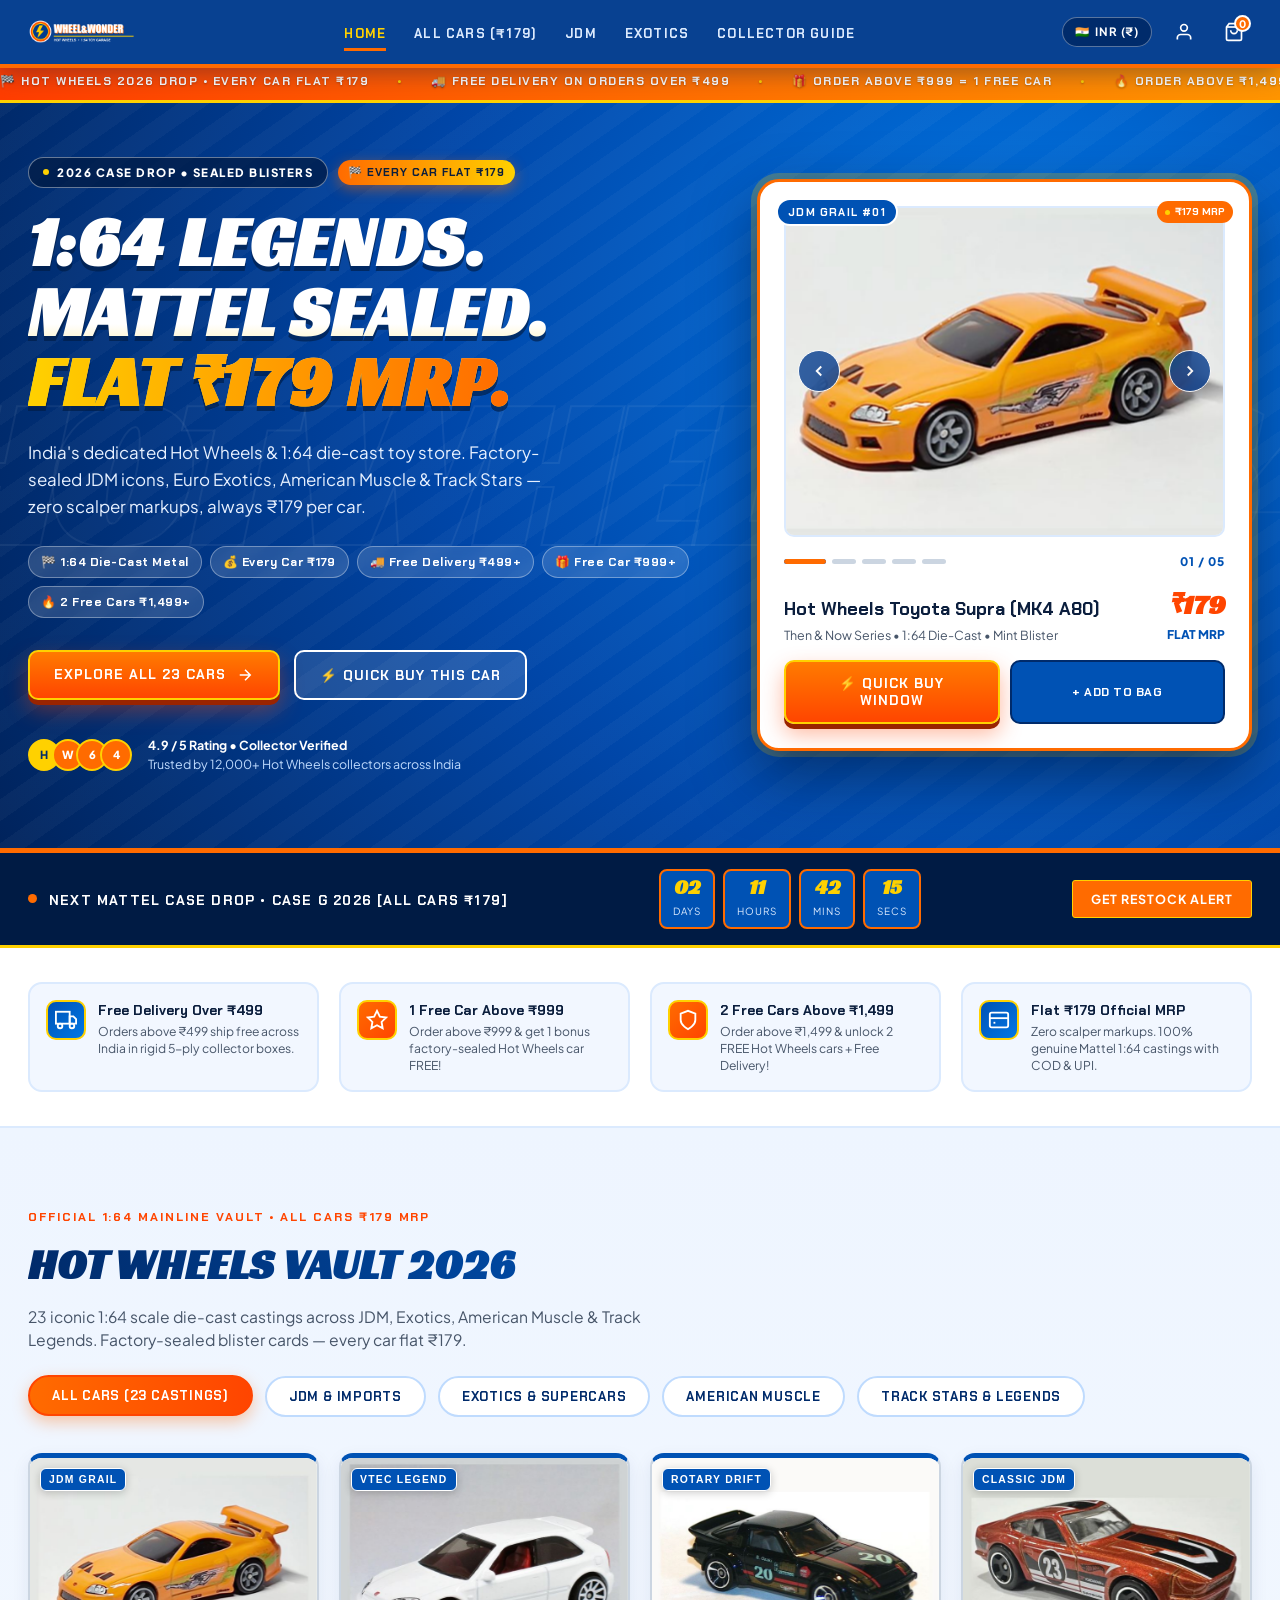
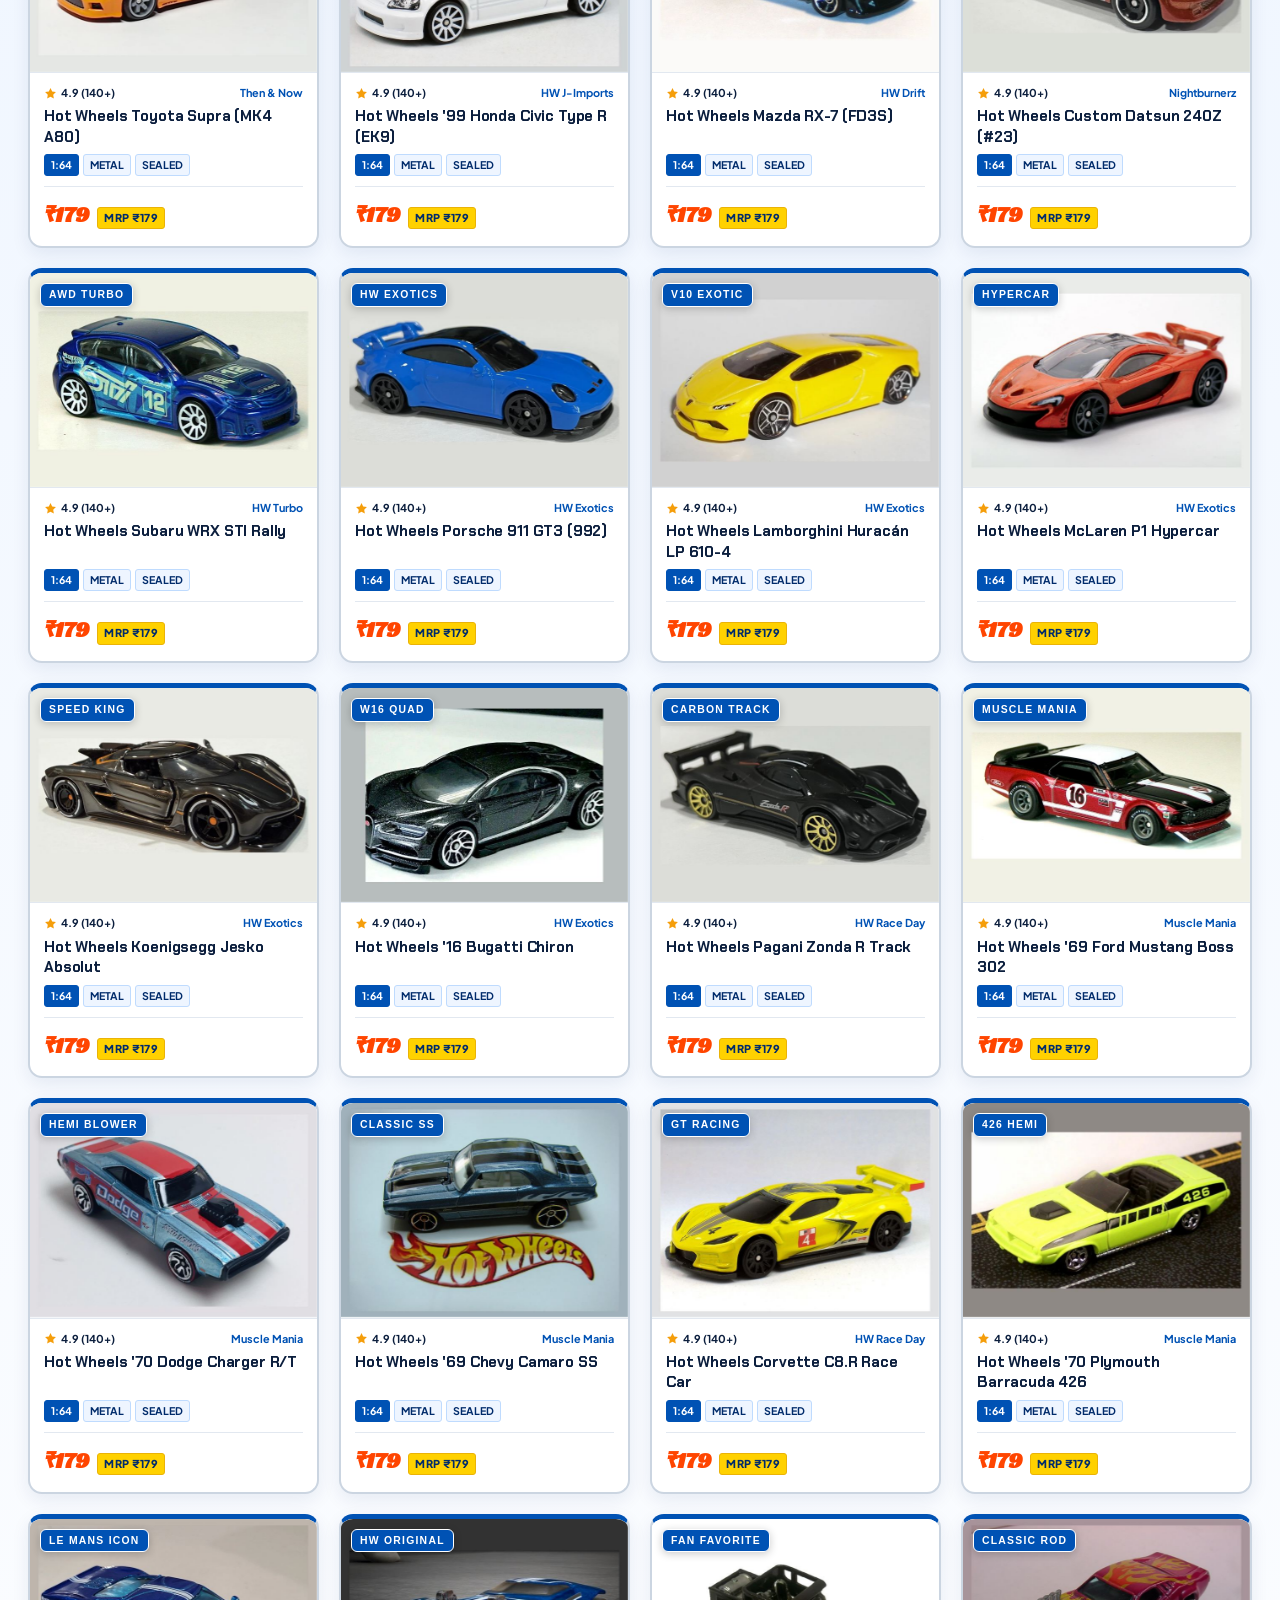
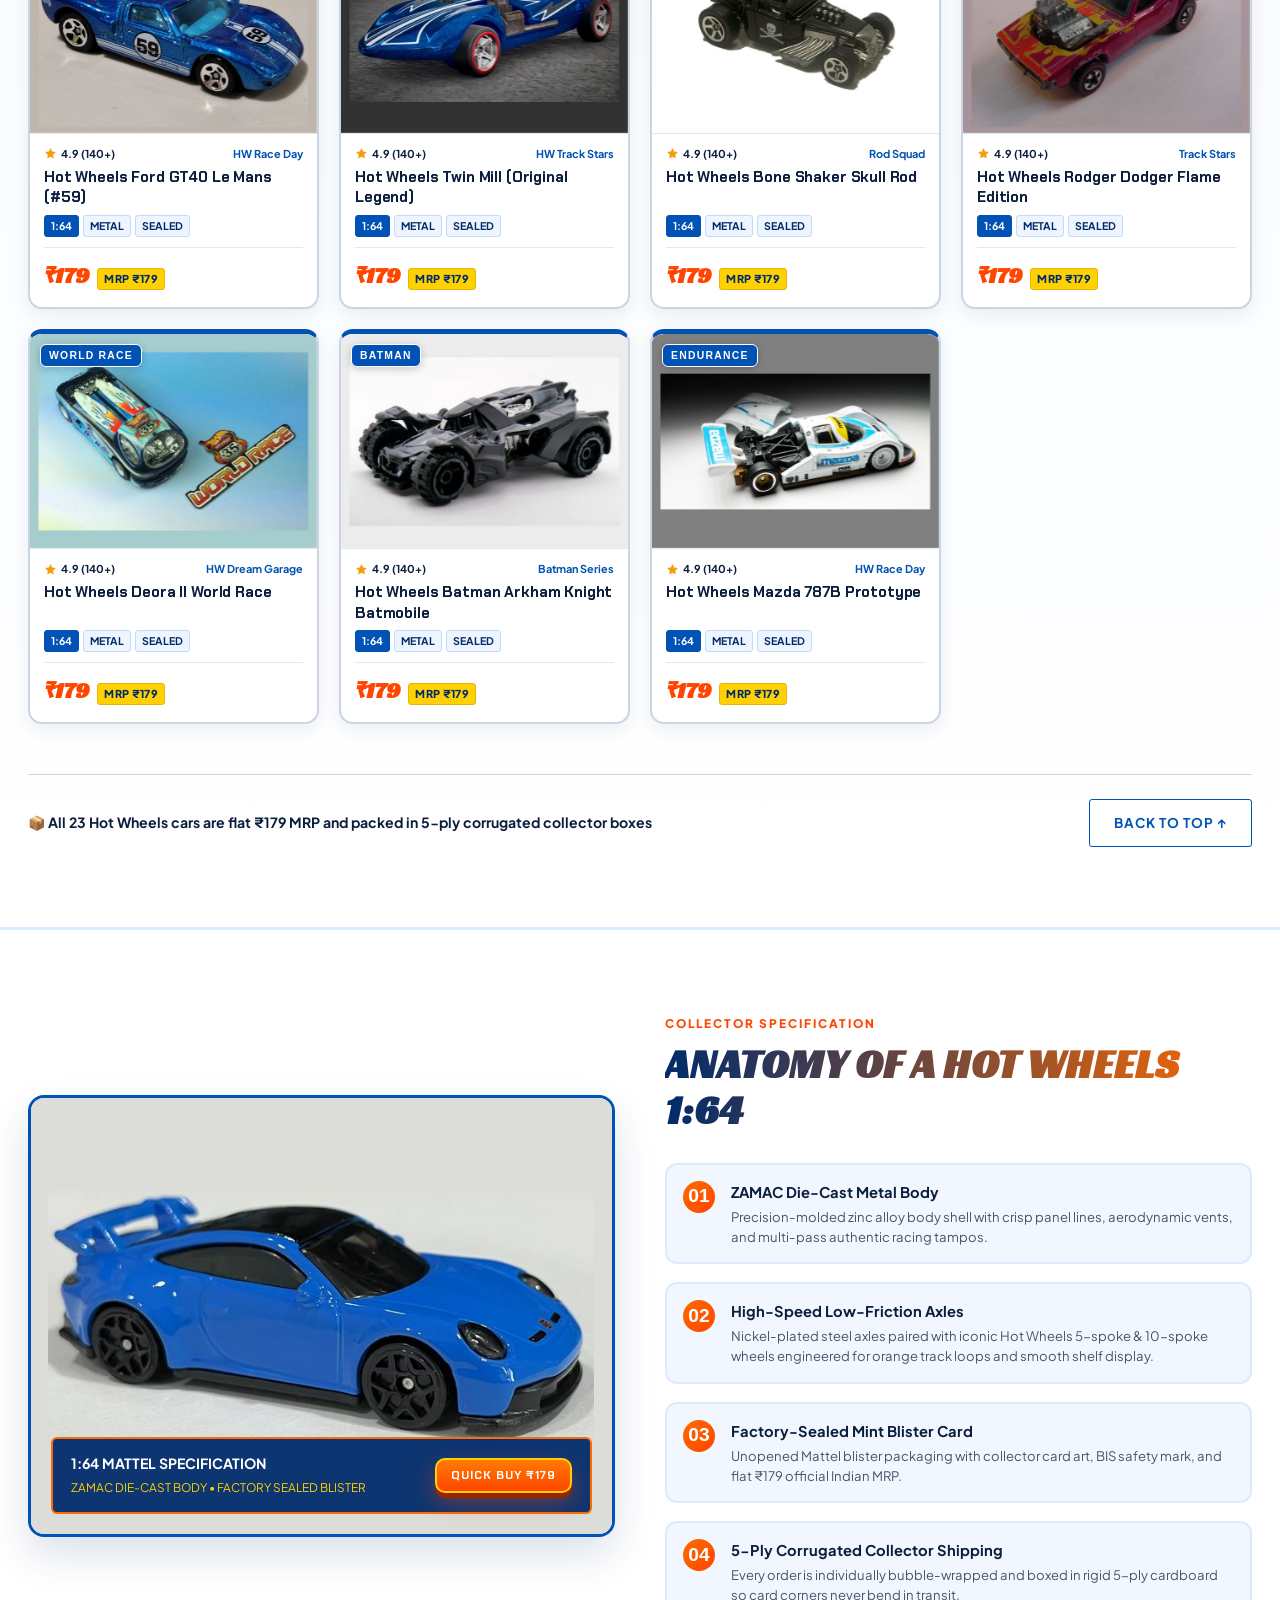
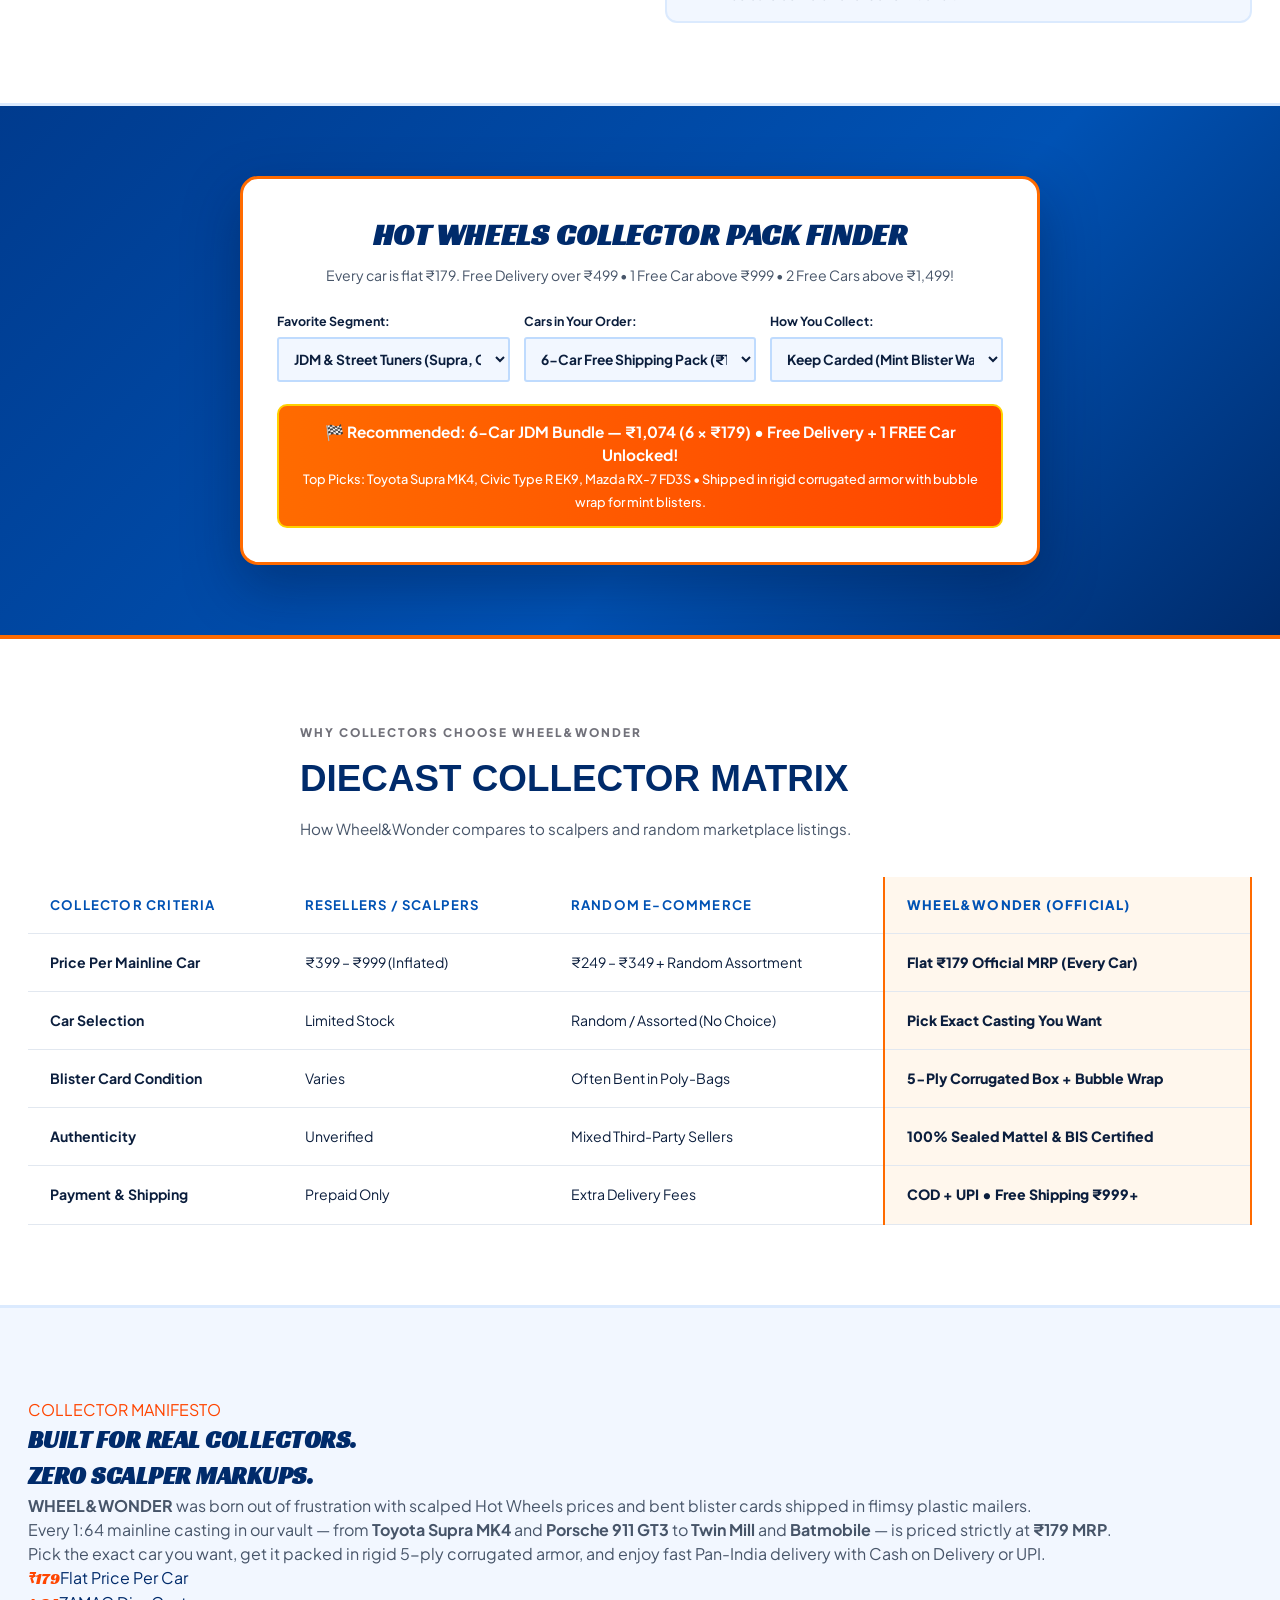
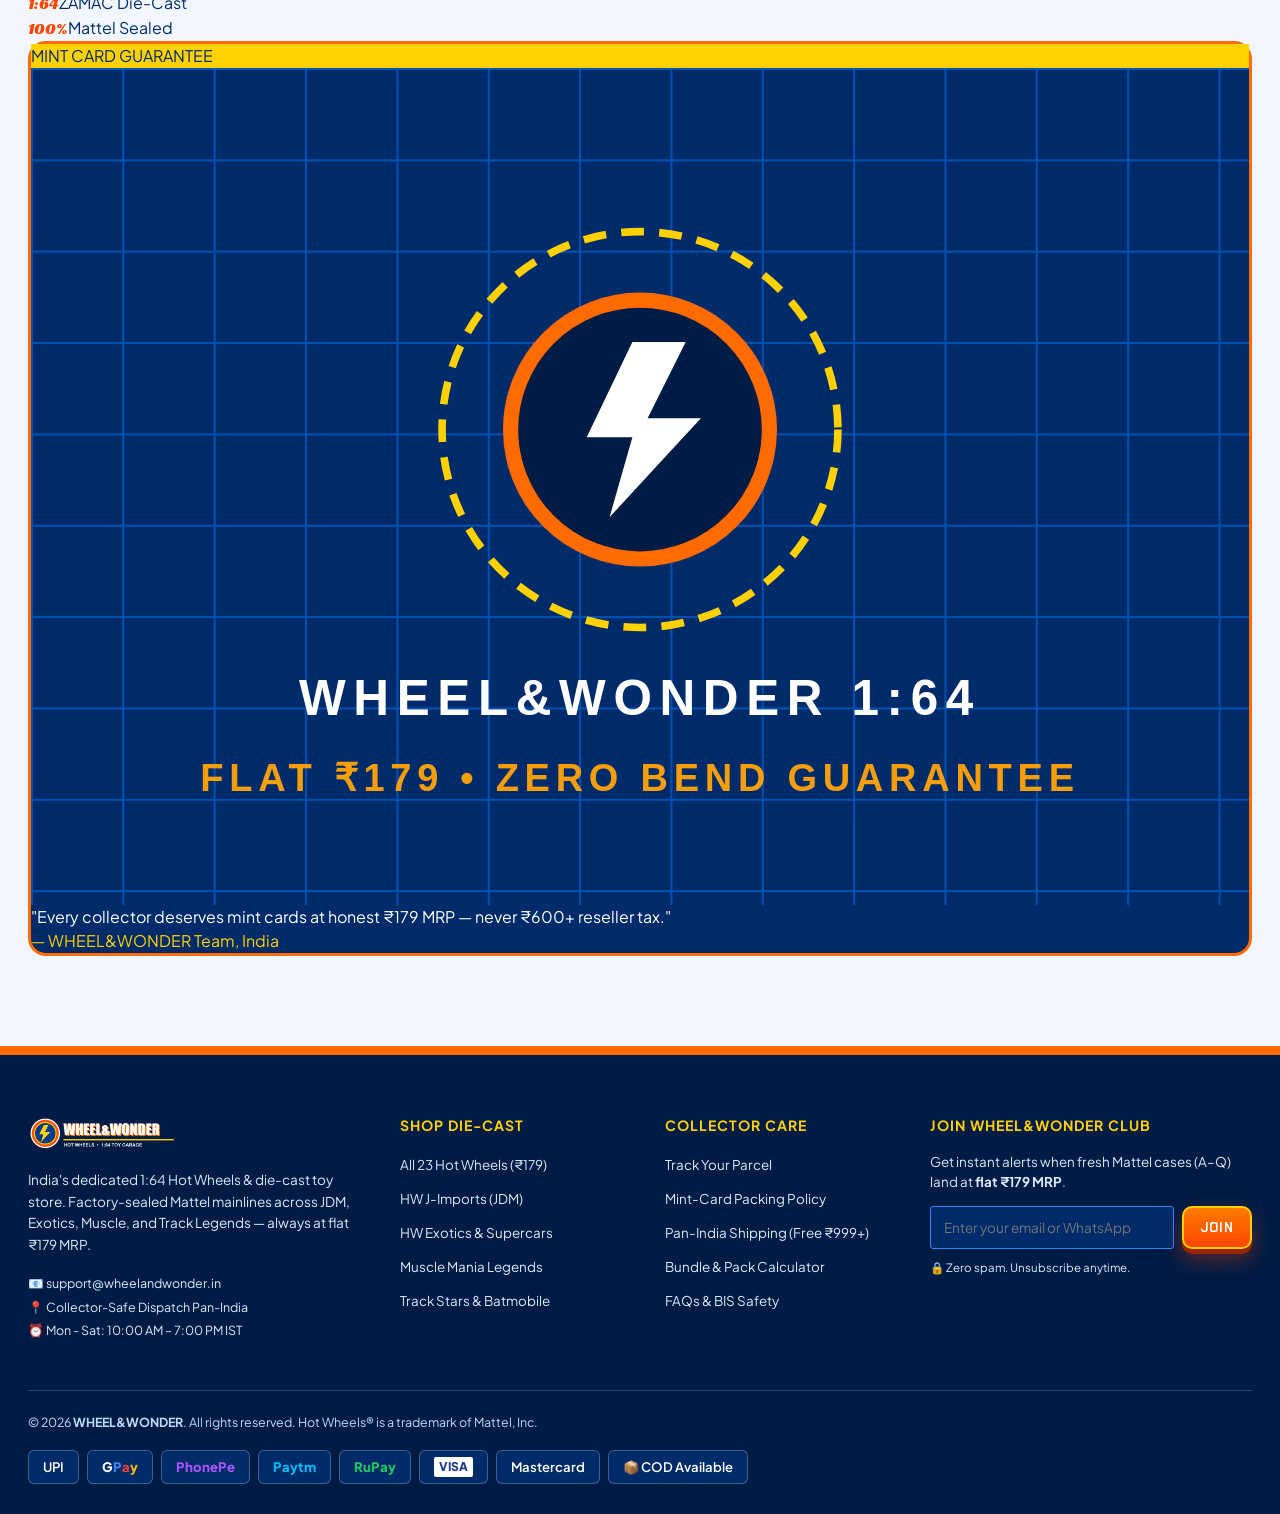
==== commit 83fdafb3: "Apply Hot Wheels orange, white & blue toy store theme" ====
--- a/preview-store.html
+++ b/preview-store.html
@@ -16,13 +16,12 @@
   <link rel="icon" type="image/png" href="./assets/wheel-wonder-logo.png">
   <link rel="preconnect" href="https://fonts.googleapis.com">
   <link rel="preconnect" href="https://fonts.gstatic.com" crossorigin>
-  <link href="https://fonts.googleapis.com/css2?family=Archivo:wght@500;700;900&family=Playfair+Display:wght@700&family=Plus+Jakarta+Sans:wght@300;400;500;600;700;800&family=Syne:wght@700;800&display=swap" rel="stylesheet">
+  <link href="https://fonts.googleapis.com/css2?family=Archivo:wght@500;700;900&family=Bangers&family=Chakra+Petch:wght@600;700&family=Plus+Jakarta+Sans:wght@400;500;600;700;800&family=Racing+Sans+One&display=swap" rel="stylesheet">
   <link rel="stylesheet" href="./assets/base.css">
   <style id="vimi-critical-pc-and-mobile-overrides">
     .product-card { max-width: 100% !important; }
     .product-card__media-wrapper {
       aspect-ratio: 4 / 3 !important;
-      background-color: #0d0d0d !important;
     }
     .product-card__image {
       aspect-ratio: 4 / 3 !important;
@@ -475,7 +474,7 @@
           <div class="product-card__bottom">
             <div class="price-wrapper">
               <span class="price-item price-item--regular">₹179</span>
-              <span class="price-badge-discount" style="background:#18181b;color:#f59e0b;border:1px solid #2e2e2e;">MRP ₹179</span>
+              <span class="price-badge-discount">MRP ₹179</span>
             </div>
           </div>
         </div>
@@ -520,7 +519,7 @@
           <div class="product-card__bottom">
             <div class="price-wrapper">
               <span class="price-item price-item--regular">₹179</span>
-              <span class="price-badge-discount" style="background:#18181b;color:#f59e0b;border:1px solid #2e2e2e;">MRP ₹179</span>
+              <span class="price-badge-discount">MRP ₹179</span>
             </div>
           </div>
         </div>
@@ -565,7 +564,7 @@
           <div class="product-card__bottom">
             <div class="price-wrapper">
               <span class="price-item price-item--regular">₹179</span>
-              <span class="price-badge-discount" style="background:#18181b;color:#f59e0b;border:1px solid #2e2e2e;">MRP ₹179</span>
+              <span class="price-badge-discount">MRP ₹179</span>
             </div>
           </div>
         </div>
@@ -610,7 +609,7 @@
           <div class="product-card__bottom">
             <div class="price-wrapper">
               <span class="price-item price-item--regular">₹179</span>
-              <span class="price-badge-discount" style="background:#18181b;color:#f59e0b;border:1px solid #2e2e2e;">MRP ₹179</span>
+              <span class="price-badge-discount">MRP ₹179</span>
             </div>
           </div>
         </div>
@@ -655,7 +654,7 @@
           <div class="product-card__bottom">
             <div class="price-wrapper">
               <span class="price-item price-item--regular">₹179</span>
-              <span class="price-badge-discount" style="background:#18181b;color:#f59e0b;border:1px solid #2e2e2e;">MRP ₹179</span>
+              <span class="price-badge-discount">MRP ₹179</span>
             </div>
           </div>
         </div>
@@ -700,7 +699,7 @@
           <div class="product-card__bottom">
             <div class="price-wrapper">
               <span class="price-item price-item--regular">₹179</span>
-              <span class="price-badge-discount" style="background:#18181b;color:#f59e0b;border:1px solid #2e2e2e;">MRP ₹179</span>
+              <span class="price-badge-discount">MRP ₹179</span>
             </div>
           </div>
         </div>
@@ -745,7 +744,7 @@
           <div class="product-card__bottom">
             <div class="price-wrapper">
               <span class="price-item price-item--regular">₹179</span>
-              <span class="price-badge-discount" style="background:#18181b;color:#f59e0b;border:1px solid #2e2e2e;">MRP ₹179</span>
+              <span class="price-badge-discount">MRP ₹179</span>
             </div>
           </div>
         </div>
@@ -790,7 +789,7 @@
           <div class="product-card__bottom">
             <div class="price-wrapper">
               <span class="price-item price-item--regular">₹179</span>
-              <span class="price-badge-discount" style="background:#18181b;color:#f59e0b;border:1px solid #2e2e2e;">MRP ₹179</span>
+              <span class="price-badge-discount">MRP ₹179</span>
             </div>
           </div>
         </div>
@@ -835,7 +834,7 @@
           <div class="product-card__bottom">
             <div class="price-wrapper">
               <span class="price-item price-item--regular">₹179</span>
-              <span class="price-badge-discount" style="background:#18181b;color:#f59e0b;border:1px solid #2e2e2e;">MRP ₹179</span>
+              <span class="price-badge-discount">MRP ₹179</span>
             </div>
           </div>
         </div>
@@ -880,7 +879,7 @@
           <div class="product-card__bottom">
             <div class="price-wrapper">
               <span class="price-item price-item--regular">₹179</span>
-              <span class="price-badge-discount" style="background:#18181b;color:#f59e0b;border:1px solid #2e2e2e;">MRP ₹179</span>
+              <span class="price-badge-discount">MRP ₹179</span>
             </div>
           </div>
         </div>
@@ -925,7 +924,7 @@
           <div class="product-card__bottom">
             <div class="price-wrapper">
               <span class="price-item price-item--regular">₹179</span>
-              <span class="price-badge-discount" style="background:#18181b;color:#f59e0b;border:1px solid #2e2e2e;">MRP ₹179</span>
+              <span class="price-badge-discount">MRP ₹179</span>
             </div>
           </div>
         </div>
@@ -970,7 +969,7 @@
           <div class="product-card__bottom">
             <div class="price-wrapper">
               <span class="price-item price-item--regular">₹179</span>
-              <span class="price-badge-discount" style="background:#18181b;color:#f59e0b;border:1px solid #2e2e2e;">MRP ₹179</span>
+              <span class="price-badge-discount">MRP ₹179</span>
             </div>
           </div>
         </div>
@@ -1015,7 +1014,7 @@
           <div class="product-card__bottom">
             <div class="price-wrapper">
               <span class="price-item price-item--regular">₹179</span>
-              <span class="price-badge-discount" style="background:#18181b;color:#f59e0b;border:1px solid #2e2e2e;">MRP ₹179</span>
+              <span class="price-badge-discount">MRP ₹179</span>
             </div>
           </div>
         </div>
@@ -1060,7 +1059,7 @@
           <div class="product-card__bottom">
             <div class="price-wrapper">
               <span class="price-item price-item--regular">₹179</span>
-              <span class="price-badge-discount" style="background:#18181b;color:#f59e0b;border:1px solid #2e2e2e;">MRP ₹179</span>
+              <span class="price-badge-discount">MRP ₹179</span>
             </div>
           </div>
         </div>
@@ -1105,7 +1104,7 @@
           <div class="product-card__bottom">
             <div class="price-wrapper">
               <span class="price-item price-item--regular">₹179</span>
-              <span class="price-badge-discount" style="background:#18181b;color:#f59e0b;border:1px solid #2e2e2e;">MRP ₹179</span>
+              <span class="price-badge-discount">MRP ₹179</span>
             </div>
           </div>
         </div>
@@ -1150,7 +1149,7 @@
           <div class="product-card__bottom">
             <div class="price-wrapper">
               <span class="price-item price-item--regular">₹179</span>
-              <span class="price-badge-discount" style="background:#18181b;color:#f59e0b;border:1px solid #2e2e2e;">MRP ₹179</span>
+              <span class="price-badge-discount">MRP ₹179</span>
             </div>
           </div>
         </div>
@@ -1195,7 +1194,7 @@
           <div class="product-card__bottom">
             <div class="price-wrapper">
               <span class="price-item price-item--regular">₹179</span>
-              <span class="price-badge-discount" style="background:#18181b;color:#f59e0b;border:1px solid #2e2e2e;">MRP ₹179</span>
+              <span class="price-badge-discount">MRP ₹179</span>
             </div>
           </div>
         </div>
@@ -1240,7 +1239,7 @@
           <div class="product-card__bottom">
             <div class="price-wrapper">
               <span class="price-item price-item--regular">₹179</span>
-              <span class="price-badge-discount" style="background:#18181b;color:#f59e0b;border:1px solid #2e2e2e;">MRP ₹179</span>
+              <span class="price-badge-discount">MRP ₹179</span>
             </div>
           </div>
         </div>
@@ -1285,7 +1284,7 @@
           <div class="product-card__bottom">
             <div class="price-wrapper">
               <span class="price-item price-item--regular">₹179</span>
-              <span class="price-badge-discount" style="background:#18181b;color:#f59e0b;border:1px solid #2e2e2e;">MRP ₹179</span>
+              <span class="price-badge-discount">MRP ₹179</span>
             </div>
           </div>
         </div>
@@ -1330,7 +1329,7 @@
           <div class="product-card__bottom">
             <div class="price-wrapper">
               <span class="price-item price-item--regular">₹179</span>
-              <span class="price-badge-discount" style="background:#18181b;color:#f59e0b;border:1px solid #2e2e2e;">MRP ₹179</span>
+              <span class="price-badge-discount">MRP ₹179</span>
             </div>
           </div>
         </div>
@@ -1375,7 +1374,7 @@
           <div class="product-card__bottom">
             <div class="price-wrapper">
               <span class="price-item price-item--regular">₹179</span>
-              <span class="price-badge-discount" style="background:#18181b;color:#f59e0b;border:1px solid #2e2e2e;">MRP ₹179</span>
+              <span class="price-badge-discount">MRP ₹179</span>
             </div>
           </div>
         </div>
@@ -1420,7 +1419,7 @@
           <div class="product-card__bottom">
             <div class="price-wrapper">
               <span class="price-item price-item--regular">₹179</span>
-              <span class="price-badge-discount" style="background:#18181b;color:#f59e0b;border:1px solid #2e2e2e;">MRP ₹179</span>
+              <span class="price-badge-discount">MRP ₹179</span>
             </div>
           </div>
         </div>
@@ -1465,7 +1464,7 @@
           <div class="product-card__bottom">
             <div class="price-wrapper">
               <span class="price-item price-item--regular">₹179</span>
-              <span class="price-badge-discount" style="background:#18181b;color:#f59e0b;border:1px solid #2e2e2e;">MRP ₹179</span>
+              <span class="price-badge-discount">MRP ₹179</span>
             </div>
           </div>
         </div>
@@ -1629,13 +1628,13 @@
                 <div class="story-badge">MINT CARD GUARANTEE</div>
                 <div class="fabric-macro-visual">
                   <svg viewBox="0 0 320 220" fill="none" xmlns="http://www.w3.org/2000/svg" class="fabric-svg">
-                    <rect width="320" height="220" rx="12" fill="#111111"/>
+                    <rect width="320" height="220" rx="12" fill="#002b6b"/>
                     <pattern id="trackGrid" width="24" height="24" patternUnits="userSpaceOnUse">
-                      <path d="M 24 0 L 0 0 0 24" fill="none" stroke="#1f1f1f" stroke-width="1"/>
+                      <path d="M 24 0 L 0 0 0 24" fill="none" stroke="#0052b4" stroke-width="1"/>
                     </pattern>
                     <rect width="320" height="220" fill="url(#trackGrid)"/>
-                    <circle cx="160" cy="95" r="52" stroke="#f59e0b" stroke-width="2" stroke-dasharray="6 4" fill="none"/>
-                    <circle cx="160" cy="95" r="34" stroke="#ef4444" stroke-width="3" fill="#090909"/>
+                    <circle cx="160" cy="95" r="52" stroke="#ffd100" stroke-width="2" stroke-dasharray="6 4" fill="none"/>
+                    <circle cx="160" cy="95" r="34" stroke="#ff6b00" stroke-width="4" fill="#001b44"/>
                     <polygon points="158,72 172,72 162,92 176,92 152,118 158,97 146,97" fill="#ffffff"/>
                     <text x="160" y="170" text-anchor="middle" fill="#ffffff" font-family="'Syne', sans-serif" font-weight="800" font-size="13" letter-spacing="2">WHEEL&WONDER 1:64</text>
                     <text x="160" y="190" text-anchor="middle" fill="#f59e0b" font-family="sans-serif" font-weight="700" font-size="10" letter-spacing="1.5">FLAT ₹179 • ZERO BEND GUARANTEE</text>
--- a/assets/base.css
+++ b/assets/base.css
@@ -4104,3 +4104,1145 @@
   color: #ffffff !important;
   padding: 10px !important;
 }
+
+
+/* ==========================================================================
+   WHEEL&WONDER — HOT WHEELS TOY STORE THEME (ORANGE, WHITE & BLUE)
+   Authentic Blister-Card & Orange-Track Aesthetic
+   ========================================================================== */
+:root {
+  --hw-blue: #0052b4;
+  --hw-blue-dark: #002b6b;
+  --hw-blue-deep: #001b44;
+  --hw-blue-bright: #0077e6;
+  --hw-orange: #ff6b00;
+  --hw-orange-hot: #ff4500;
+  --hw-yellow: #ffd100;
+  --hw-white: #ffffff;
+  --hw-ice: #f2f7ff;
+  --hw-ink: #0b1e3d;
+  --hw-muted: #475569;
+  --font-hw-display: 'Racing Sans One', 'Bangers', 'Syne', sans-serif;
+  --font-hw-tech: 'Chakra Petch', 'Plus Jakarta Sans', sans-serif;
+}
+
+body.vimi-store {
+  background-color: var(--hw-ice) !important;
+  color: var(--hw-ink) !important;
+  font-family: 'Plus Jakarta Sans', -apple-system, BlinkMacSystemFont, sans-serif !important;
+}
+
+/* Hot Wheels Racing Typography */
+.hero-title,
+.section-title,
+.anatomy-title,
+.fit-finder-title,
+.story-heading,
+.m-h1,
+.buying-window-title,
+.cart-drawer__title,
+.login-title {
+  font-family: var(--font-hw-display) !important;
+  letter-spacing: 0.02em !important;
+  text-transform: uppercase !important;
+}
+
+/* Checkered / Orange Track Announcement Bar */
+.announcement-bar {
+  background: linear-gradient(90deg, #ff3d00 0%, #ff6b00 50%, #ff9500 100%) !important;
+  border-bottom: 3px solid var(--hw-yellow) !important;
+  padding: 9px 0 !important;
+}
+
+.announcement-track {
+  color: #ffffff !important;
+  font-family: var(--font-hw-tech) !important;
+  font-weight: 700 !important;
+  text-shadow: 0 1px 2px rgba(0, 0, 0, 0.25);
+}
+
+.ticker-divider {
+  color: var(--hw-yellow) !important;
+  font-weight: 900 !important;
+}
+
+/* Electric Hot Wheels Blue Sticky Header */
+.site-header {
+  background: rgba(0, 59, 142, 0.97) !important;
+  border-bottom: 4px solid var(--hw-orange) !important;
+  box-shadow: 0 6px 24px rgba(0, 27, 68, 0.35) !important;
+}
+
+.site-header.header-scrolled {
+  background: rgba(0, 43, 107, 0.99) !important;
+  border-bottom-color: var(--hw-yellow) !important;
+}
+
+.header__menu-list .menu-item a {
+  font-family: var(--font-hw-tech) !important;
+  color: #dbeafe !important;
+  font-weight: 700 !important;
+}
+
+.header__menu-list .menu-item a:hover,
+.header__menu-list .menu-item.active a {
+  color: var(--hw-yellow) !important;
+}
+
+.header__menu-list .menu-item.active a::after {
+  background-color: var(--hw-orange) !important;
+  height: 3px !important;
+}
+
+.header__currency-badge {
+  background: var(--hw-blue-dark) !important;
+  border: 1.5px solid rgba(255, 255, 255, 0.35) !important;
+  color: #ffffff !important;
+}
+
+.header__icon-btn {
+  color: #ffffff !important;
+}
+
+.header__icon-btn:hover {
+  background-color: rgba(255, 255, 255, 0.14) !important;
+}
+
+.header__cart-badge {
+  background-color: var(--hw-orange) !important;
+  color: #ffffff !important;
+  border: 2px solid #ffffff;
+}
+
+/* Mobile Nav Drawer in Hot Wheels Blue */
+.mobile-nav-content {
+  background: linear-gradient(180deg, #003b8e 0%, #001b44 100%) !important;
+  border-right: 4px solid var(--hw-orange) !important;
+}
+
+.mobile-nav-header {
+  border-bottom: 1px solid rgba(255, 255, 255, 0.2) !important;
+}
+
+.mobile-nav-close {
+  background: var(--hw-orange) !important;
+  border-color: #ffffff !important;
+  color: #ffffff !important;
+}
+
+.mobile-nav-list a {
+  color: #ffffff !important;
+  font-family: var(--font-hw-tech) !important;
+}
+
+.mobile-login-link {
+  background: var(--hw-orange) !important;
+  border-color: var(--hw-yellow) !important;
+  color: #ffffff !important;
+}
+
+.mobile-nav-perks {
+  color: #dbeafe !important;
+  border-top-color: rgba(255, 255, 255, 0.2) !important;
+}
+
+/* ==========================================================================
+   DESKTOP HERO — HOT WHEELS TRACK & BLISTER CARD
+   ========================================================================== */
+.hero-section {
+  background:
+    repeating-linear-gradient(
+      -35deg,
+      rgba(255, 255, 255, 0.03) 0px,
+      rgba(255, 255, 255, 0.03) 18px,
+      transparent 18px,
+      transparent 36px
+    ),
+    radial-gradient(circle at 80% 30%, #0077e6 0%, #0046a8 52%, #00235c 100%) !important;
+  border-bottom: 5px solid var(--hw-orange) !important;
+  padding: 54px 0 74px !important;
+}
+
+.hero-bg-watermark {
+  color: transparent !important;
+  -webkit-text-stroke: 2px rgba(255, 255, 255, 0.06) !important;
+  font-family: var(--font-hw-display) !important;
+}
+
+.hero-tag-badge {
+  background: rgba(0, 27, 68, 0.75) !important;
+  border: 1.5px solid rgba(255, 255, 255, 0.4) !important;
+  color: #ffffff !important;
+}
+
+.badge-dot {
+  background-color: var(--hw-yellow) !important;
+}
+
+.crazzzy-pill {
+  background: linear-gradient(90deg, #ff6b00, #ffd100) !important;
+  color: #0b1e3d !important;
+  font-family: var(--font-hw-tech) !important;
+  font-weight: 900 !important;
+  box-shadow: 0 4px 14px rgba(255, 107, 0, 0.45);
+}
+
+.hero-title {
+  font-size: 4.3rem !important;
+  line-height: 1.02 !important;
+  background: linear-gradient(180deg, #ffffff 0%, #ffffff 55%, #ffd100 100%) !important;
+  -webkit-background-clip: text !important;
+  -webkit-text-fill-color: transparent !important;
+  filter: drop-shadow(0 5px 0 rgba(0, 27, 68, 0.65)) !important;
+  animation: none !important;
+}
+
+.hero-title .text-gradient {
+  background: linear-gradient(90deg, #ffd100 0%, #ff6b00 100%) !important;
+  -webkit-background-clip: text !important;
+  -webkit-text-fill-color: transparent !important;
+}
+
+.hero-description {
+  color: #e6f0ff !important;
+  font-size: 1.06rem !important;
+}
+
+.hero-features-chips .chip {
+  background: rgba(255, 255, 255, 0.14) !important;
+  border: 1.5px solid rgba(255, 255, 255, 0.35) !important;
+  color: #ffffff !important;
+  border-radius: 999px !important;
+  font-family: var(--font-hw-tech) !important;
+  backdrop-filter: blur(6px);
+}
+
+.hero-cta-group .btn--primary,
+.btn--primary {
+  background: linear-gradient(180deg, #ff7b00 0%, #ff4500 100%) !important;
+  color: #ffffff !important;
+  border: 2px solid #ffd100 !important;
+  border-radius: 10px !important;
+  font-family: var(--font-hw-tech) !important;
+  font-weight: 800 !important;
+  box-shadow: 0 5px 0 #9a2400, 0 10px 22px rgba(255, 69, 0, 0.38) !important;
+}
+
+.hero-cta-group .btn--primary:hover,
+.btn--primary:hover {
+  background: linear-gradient(180deg, #ff8c1a 0%, #ff5500 100%) !important;
+  transform: translateY(-2px) !important;
+}
+
+.hero-cta-group .btn--outline {
+  background: rgba(255, 255, 255, 0.12) !important;
+  border: 2px solid #ffffff !important;
+  color: #ffffff !important;
+  border-radius: 10px !important;
+  font-family: var(--font-hw-tech) !important;
+}
+
+.hero-cta-group .btn--outline:hover {
+  background: #ffffff !important;
+  color: var(--hw-blue-dark) !important;
+}
+
+.avatar-circle {
+  background: var(--hw-orange) !important;
+  border-color: var(--hw-yellow) !important;
+  color: #ffffff !important;
+}
+
+.avatar-circle:first-child {
+  background: var(--hw-yellow) !important;
+  color: var(--hw-blue-dark) !important;
+}
+
+.proof-text strong {
+  color: #ffffff !important;
+}
+
+.proof-text span {
+  color: #bfdbfe !important;
+}
+
+/* Desktop Hero Blister Showcase Card */
+.hero-card-showcase {
+  background: #ffffff !important;
+  border: 3px solid var(--hw-orange) !important;
+  border-radius: 22px !important;
+  box-shadow: 0 24px 60px rgba(0, 18, 51, 0.55), 0 0 0 6px rgba(255, 209, 0, 0.25) !important;
+}
+
+.hero-card-showcase:hover {
+  border-color: var(--hw-yellow) !important;
+}
+
+.showcase-badge {
+  background: var(--hw-blue) !important;
+  border: 2px solid #ffffff !important;
+  color: #ffffff !important;
+  font-family: var(--font-hw-tech) !important;
+}
+
+.showcase-live-pill {
+  background: var(--hw-orange) !important;
+  color: #ffffff !important;
+  font-family: var(--font-hw-tech) !important;
+}
+
+.live-dot {
+  background: var(--hw-yellow) !important;
+}
+
+.hero-slider-stage {
+  background: #f4f8ff !important;
+  border: 2px solid #dbeafe !important;
+  box-shadow: none !important;
+}
+
+.hero-stage-arrow {
+  background: rgba(0, 59, 142, 0.88) !important;
+  border-color: #ffffff !important;
+  color: #ffffff !important;
+}
+
+.hero-stage-arrow:hover {
+  background: var(--hw-orange) !important;
+}
+
+.hero-dot {
+  background: #cbd5e1 !important;
+}
+
+.hero-dot.active {
+  background: var(--hw-blue) !important;
+}
+
+.hero-dot-fill {
+  background: var(--hw-orange) !important;
+}
+
+.hero-slider-counter {
+  color: var(--hw-blue) !important;
+  font-weight: 800 !important;
+}
+
+.showcase-name {
+  color: var(--hw-ink) !important;
+  font-family: var(--font-hw-tech) !important;
+  font-weight: 800 !important;
+  font-size: 1.12rem !important;
+}
+
+.showcase-sub {
+  color: var(--hw-muted) !important;
+}
+
+.showcase-curr {
+  color: var(--hw-orange-hot) !important;
+  font-family: var(--font-hw-display) !important;
+  font-size: 1.75rem !important;
+}
+
+.showcase-orig {
+  color: var(--hw-blue) !important;
+  font-weight: 800 !important;
+  font-size: 0.75rem !important;
+}
+
+.showcase-actions-grid .btn--secondary {
+  background: var(--hw-blue) !important;
+  color: #ffffff !important;
+  border: 2px solid var(--hw-blue-dark) !important;
+  border-radius: 10px !important;
+  font-family: var(--font-hw-tech) !important;
+}
+
+.showcase-actions-grid .btn--secondary:hover {
+  background: var(--hw-blue-bright) !important;
+}
+
+/* ==========================================================================
+   MOBILE HERO — HOT WHEELS TOY STORE
+   ========================================================================== */
+.vimi-m-hero {
+  background: radial-gradient(120% 60% at 50% 0%, #0077e6 0%, #003b8e 55%, #001b44 100%) !important;
+}
+
+.m-marquee {
+  background: linear-gradient(90deg, #ff3d00, #ff6b00) !important;
+  color: #ffffff !important;
+  border-bottom: 2px solid var(--hw-yellow) !important;
+}
+
+.m-pill {
+  background: rgba(0, 27, 68, 0.75) !important;
+  border-color: rgba(255, 255, 255, 0.4) !important;
+  color: #ffffff !important;
+}
+
+.m-pill.hot {
+  background: var(--hw-yellow) !important;
+  color: var(--hw-blue-dark) !important;
+  border-color: #ffffff !important;
+}
+
+.m-h1 {
+  color: #ffffff !important;
+  text-shadow: 0 4px 0 rgba(0, 27, 68, 0.6) !important;
+}
+
+.m-h1 em {
+  color: var(--hw-yellow) !important;
+  font-style: normal !important;
+  font-family: var(--font-hw-display) !important;
+}
+
+.m-sub {
+  color: #dbeafe !important;
+}
+
+.m-chip {
+  background: rgba(255, 255, 255, 0.14) !important;
+  border-color: rgba(255, 255, 255, 0.35) !important;
+  color: #ffffff !important;
+}
+
+.m-card {
+  background: #ffffff !important;
+  border: 3px solid var(--hw-orange) !important;
+}
+
+.m-tag {
+  background: var(--hw-blue) !important;
+  color: #ffffff !important;
+}
+
+.m-badge {
+  background: radial-gradient(circle at 30% 30%, #ffd100, #ff6b00 65%, #d82b00) !important;
+  color: #ffffff !important;
+  border: 3px solid #ffffff !important;
+}
+
+.m-dots i {
+  background: #cbd5e1 !important;
+}
+
+.m-dots i.on {
+  background: var(--hw-orange) !important;
+}
+
+.m-name {
+  color: var(--hw-ink) !important;
+}
+
+.m-meta {
+  color: var(--hw-muted) !important;
+}
+
+.m-price {
+  color: var(--hw-orange-hot) !important;
+  font-family: var(--font-hw-display) !important;
+}
+
+.m-rating {
+  color: #dbeafe !important;
+}
+
+.m-cta {
+  background: rgba(0, 43, 107, 0.96) !important;
+  border-top: 3px solid var(--hw-orange) !important;
+}
+
+.m-btn {
+  background: var(--hw-blue) !important;
+  border-color: #ffffff !important;
+  color: #ffffff !important;
+}
+
+.m-btn.primary {
+  background: linear-gradient(180deg, #ff7b00, #ff4500) !important;
+  color: #ffffff !important;
+  border-color: var(--hw-yellow) !important;
+}
+
+/* ==========================================================================
+   COUNTDOWN STRIP & 3-TIER REWARD PILLARS
+   ========================================================================== */
+.section-countdown-strip {
+  background: var(--hw-blue-deep) !important;
+  border-top: none !important;
+  border-bottom: 3px solid var(--hw-yellow) !important;
+}
+
+.countdown-status-indicator {
+  background-color: var(--hw-orange) !important;
+}
+
+.countdown-title {
+  color: #ffffff !important;
+  font-family: var(--font-hw-tech) !important;
+}
+
+.time-box {
+  background: var(--hw-blue) !important;
+  border: 2px solid var(--hw-orange) !important;
+  border-radius: 8px !important;
+}
+
+.time-num {
+  color: var(--hw-yellow) !important;
+  font-family: var(--font-hw-display) !important;
+}
+
+.time-label {
+  color: #dbeafe !important;
+}
+
+.section-countdown-strip .btn--outline {
+  background: var(--hw-orange) !important;
+  border-color: var(--hw-yellow) !important;
+  color: #ffffff !important;
+}
+
+.section-features {
+  background: #ffffff !important;
+  border-bottom: 2px solid #dbeafe !important;
+  padding: 34px 0 !important;
+}
+
+.feature-item {
+  background: var(--hw-ice);
+  border: 2px solid #dbeafe;
+  border-radius: 14px;
+  padding: 16px;
+  transition: transform 0.2s ease, border-color 0.2s ease;
+}
+
+.feature-item:hover {
+  transform: translateY(-3px);
+  border-color: var(--hw-orange);
+}
+
+.feature-icon-box {
+  background: linear-gradient(135deg, var(--hw-blue), var(--hw-blue-bright)) !important;
+  border: 2px solid var(--hw-yellow) !important;
+  border-radius: 10px !important;
+  color: #ffffff !important;
+}
+
+.feature-item:nth-child(2) .feature-icon-box,
+.feature-item:nth-child(3) .feature-icon-box {
+  background: linear-gradient(135deg, #ff6b00, #ff4500) !important;
+}
+
+.feature-title {
+  color: var(--hw-ink) !important;
+  font-family: var(--font-hw-tech) !important;
+  font-weight: 800 !important;
+}
+
+.feature-desc {
+  color: var(--hw-muted) !important;
+}
+
+/* ==========================================================================
+   PRODUCT GRID & HOT WHEELS BLISTER-STYLE CARDS
+   ========================================================================== */
+.section-featured-collection,
+.section-main-collection {
+  background: linear-gradient(180deg, #eef5ff 0%, #ffffff 100%) !important;
+  border-bottom: 3px solid #dbeafe !important;
+}
+
+.section-header__tag {
+  color: var(--hw-orange-hot) !important;
+  font-family: var(--font-hw-tech) !important;
+}
+
+.section-title {
+  background: linear-gradient(90deg, var(--hw-blue-dark) 0%, var(--hw-blue) 55%, var(--hw-orange) 100%) !important;
+  -webkit-background-clip: text !important;
+  -webkit-text-fill-color: transparent !important;
+  filter: none !important;
+  animation: none !important;
+}
+
+.section-subtitle {
+  color: var(--hw-muted) !important;
+}
+
+.filter-tab {
+  background: #ffffff !important;
+  border: 2px solid #bfdbfe !important;
+  color: var(--hw-blue-dark) !important;
+  font-family: var(--font-hw-tech) !important;
+}
+
+.filter-tab:hover {
+  border-color: var(--hw-orange) !important;
+  color: var(--hw-orange-hot) !important;
+  background: #fff7ed !important;
+}
+
+.filter-tab.active {
+  background: linear-gradient(90deg, #ff6b00, #ff4500) !important;
+  color: #ffffff !important;
+  border-color: var(--hw-orange-hot) !important;
+  box-shadow: 0 6px 16px rgba(255, 107, 0, 0.35) !important;
+}
+
+/* Toy Store Blister Product Card */
+.product-card {
+  background: #ffffff !important;
+  border: 2px solid #cbd5e1 !important;
+  border-top: 5px solid var(--hw-blue) !important;
+  border-radius: 14px !important;
+  box-shadow: 0 6px 18px rgba(0, 43, 107, 0.08) !important;
+}
+
+.product-card:hover {
+  border-color: var(--hw-orange) !important;
+  border-top-color: var(--hw-orange) !important;
+  box-shadow: 0 18px 36px rgba(0, 59, 142, 0.18), 0 0 0 2px rgba(255, 107, 0, 0.25) !important;
+}
+
+.product-card__media-wrapper {
+  background-color: #f8fafc !important;
+  border-bottom: 1px solid #e2e8f0;
+  border-radius: 0 !important;
+}
+
+.product-card__media-wrapper::before,
+.buying-window-media::before {
+  background: linear-gradient(115deg, #e2e8f0 20%, #f1f5f9 40%, #ffffff 50%, #f1f5f9 60%, #e2e8f0 80%) !important;
+}
+
+.product-card__media-wrapper::after,
+.buying-window-media::after {
+  color: var(--hw-blue) !important;
+}
+
+.product-card__badge {
+  background: var(--hw-blue) !important;
+  border: 1.5px solid #ffffff !important;
+  color: #ffffff !important;
+  border-radius: 6px !important;
+  box-shadow: 0 2px 8px rgba(0, 0, 0, 0.2);
+}
+
+.btn-quick-buy {
+  background: var(--hw-orange) !important;
+  color: #ffffff !important;
+  border-radius: 6px !important;
+  font-family: var(--font-hw-tech) !important;
+}
+
+.btn-quick-buy:hover {
+  background: var(--hw-orange-hot) !important;
+}
+
+.btn-quick-add {
+  background: var(--hw-blue-dark) !important;
+  color: #ffffff !important;
+  border: 1px solid var(--hw-blue) !important;
+  border-radius: 6px !important;
+  font-family: var(--font-hw-tech) !important;
+}
+
+.btn-quick-add:hover {
+  background: var(--hw-blue) !important;
+}
+
+.product-card__rating {
+  color: var(--hw-ink) !important;
+  font-weight: 700;
+}
+
+.product-card__fit-tag {
+  color: var(--hw-blue) !important;
+  font-weight: 700 !important;
+}
+
+.product-card__title a {
+  color: var(--hw-ink) !important;
+  font-family: var(--font-hw-tech) !important;
+  font-weight: 800 !important;
+}
+
+.product-card__title a:hover {
+  color: var(--hw-orange-hot) !important;
+}
+
+.size-pill {
+  background: #eef5ff !important;
+  border: 1px solid #bfdbfe !important;
+  color: var(--hw-blue-dark) !important;
+}
+
+.size-pill.active {
+  background: var(--hw-blue) !important;
+  border-color: var(--hw-blue) !important;
+  color: #ffffff !important;
+}
+
+.product-card__bottom {
+  border-top: 1px solid #e2e8f0 !important;
+}
+
+.price-item--regular {
+  color: var(--hw-orange-hot) !important;
+  font-family: var(--font-hw-display) !important;
+  font-size: 1.45rem !important;
+}
+
+.price-badge-discount {
+  background: var(--hw-yellow) !important;
+  color: var(--hw-blue-dark) !important;
+  border: 1px solid #eab308 !important;
+  font-weight: 800 !important;
+}
+
+.collection-footer-cta {
+  border-top-color: #cbd5e1 !important;
+}
+
+.bottom-guarantee {
+  color: var(--hw-ink) !important;
+}
+
+.collection-footer-cta .btn--outline {
+  border-color: var(--hw-blue) !important;
+  color: var(--hw-blue) !important;
+}
+
+.collection-footer-cta .btn--outline:hover {
+  background: var(--hw-blue) !important;
+  color: #ffffff !important;
+}
+
+/* ==========================================================================
+   ANATOMY, PACK FINDER, MATRIX & BRAND STORY
+   ========================================================================== */
+.section-anatomy {
+  background: #ffffff !important;
+  border-bottom: 3px solid #dbeafe !important;
+}
+
+.anatomy-tag {
+  color: var(--hw-orange-hot) !important;
+}
+
+.anatomy-title {
+  background: linear-gradient(90deg, var(--hw-blue-dark), var(--hw-orange)) !important;
+  -webkit-background-clip: text !important;
+  -webkit-text-fill-color: transparent !important;
+  filter: none !important;
+  animation: none !important;
+}
+
+.anatomy-visual-card {
+  border: 3px solid var(--hw-blue) !important;
+  background: #f8fafc !important;
+  box-shadow: 0 18px 40px rgba(0, 43, 107, 0.14);
+}
+
+.anatomy-badge-float {
+  background: rgba(0, 43, 107, 0.94) !important;
+  border: 2px solid var(--hw-orange) !important;
+  color: #ffffff !important;
+}
+
+.anatomy-badge-float span {
+  color: #ffd100 !important;
+}
+
+.anatomy-point {
+  background: var(--hw-ice) !important;
+  border: 2px solid #dbeafe !important;
+  border-radius: 12px !important;
+}
+
+.anatomy-point:hover {
+  border-color: var(--hw-orange) !important;
+  background: #fff7ed !important;
+}
+
+.point-index {
+  background: linear-gradient(135deg, var(--hw-orange), var(--hw-orange-hot)) !important;
+  color: #ffffff !important;
+}
+
+.point-title {
+  color: var(--hw-ink) !important;
+}
+
+.point-desc {
+  color: var(--hw-muted) !important;
+}
+
+/* Collector Pack Finder */
+.section-fit-finder {
+  background: linear-gradient(135deg, #003b8e 0%, #0052b4 60%, #002b6b 100%) !important;
+  border-bottom: 4px solid var(--hw-orange) !important;
+}
+
+.fit-finder-box {
+  background: #ffffff !important;
+  border: 3px solid var(--hw-orange) !important;
+  border-radius: 18px !important;
+  box-shadow: 0 22px 55px rgba(0, 18, 51, 0.35);
+}
+
+.fit-finder-title {
+  color: var(--hw-blue-dark) !important;
+}
+
+.fit-finder-sub {
+  color: var(--hw-muted) !important;
+}
+
+.fit-label {
+  color: var(--hw-ink) !important;
+}
+
+.fit-select {
+  background: var(--hw-ice) !important;
+  border: 2px solid #bfdbfe !important;
+  color: var(--hw-ink) !important;
+  font-weight: 700;
+}
+
+.fit-result-badge {
+  background: linear-gradient(90deg, #ff6b00, #ff4500) !important;
+  color: #ffffff !important;
+  border: 2px solid var(--hw-yellow) !important;
+  border-radius: 10px !important;
+}
+
+/* Comparison Matrix */
+.section-comparison {
+  background: #ffffff !important;
+  border-bottom: 3px solid #dbeafe !important;
+}
+
+.section-comparison h2 {
+  color: var(--hw-blue-dark) !important;
+}
+
+.section-comparison p {
+  color: var(--hw-muted) !important;
+}
+
+.comparison-table th,
+.comparison-table td {
+  border-bottom: 1px solid #e2e8f0 !important;
+  color: var(--hw-ink) !important;
+}
+
+.comparison-table th {
+  color: var(--hw-blue) !important;
+}
+
+.highlight-col {
+  background: #fff7ed !important;
+  border-left: 2px solid var(--hw-orange) !important;
+  border-right: 2px solid var(--hw-orange) !important;
+  color: var(--hw-orange-hot) !important;
+}
+
+/* Brand Story */
+.section-brand-story {
+  background: var(--hw-ice) !important;
+  border-bottom: 4px solid var(--hw-orange) !important;
+}
+
+.story-tag {
+  color: var(--hw-orange-hot) !important;
+}
+
+.story-heading {
+  color: var(--hw-blue-dark) !important;
+}
+
+.story-text p {
+  color: var(--hw-muted) !important;
+}
+
+.metric-num {
+  color: var(--hw-orange-hot) !important;
+  font-family: var(--font-hw-display) !important;
+}
+
+.metric-label {
+  color: var(--hw-blue-dark) !important;
+}
+
+.story-card {
+  background: var(--hw-blue-dark) !important;
+  border: 3px solid var(--hw-orange) !important;
+  border-radius: 18px !important;
+  color: #ffffff !important;
+}
+
+.story-badge {
+  background: var(--hw-yellow) !important;
+  color: var(--hw-blue-dark) !important;
+}
+
+.story-quote p {
+  color: #ffffff !important;
+}
+
+.story-quote span {
+  color: var(--hw-yellow) !important;
+}
+
+/* ==========================================================================
+   FOOTER (DEEP HOT WHEELS NAVY + ORANGE TRACK ACCENT)
+   ========================================================================== */
+.site-footer {
+  background: var(--hw-blue-deep) !important;
+  border-top: 5px solid var(--hw-orange) !important;
+  color: #ffffff !important;
+}
+
+.footer-about,
+.footer-contact,
+.footer-links a,
+.newsletter-sub,
+.newsletter-trust {
+  color: #dbeafe !important;
+}
+
+.footer-links a:hover,
+.footer-col__title {
+  color: var(--hw-yellow) !important;
+}
+
+.newsletter-input {
+  background: #002b6b !important;
+  border: 1.5px solid #3b82f6 !important;
+  color: #ffffff !important;
+}
+
+.payment-pill,
+.pay-chip {
+  background: #002b6b !important;
+  border-color: rgba(255, 255, 255, 0.25) !important;
+  color: #ffffff !important;
+}
+
+.footer-bottom {
+  border-top-color: rgba(255, 255, 255, 0.18) !important;
+  color: #bfdbfe !important;
+}
+
+/* ==========================================================================
+   MODALS & CART DRAWER (WHITE + HOT WHEELS BLUE + ORANGE)
+   ========================================================================== */
+.buying-window-container,
+.login-modal-dialog,
+.cart-drawer__panel {
+  background: #ffffff !important;
+  border: 3px solid var(--hw-blue) !important;
+  color: var(--hw-ink) !important;
+}
+
+.buying-window-close,
+.login-modal-close,
+.cart-drawer__close {
+  background: var(--hw-blue) !important;
+  border-color: var(--hw-blue-dark) !important;
+  color: #ffffff !important;
+}
+
+.buying-window-close:hover {
+  background: var(--hw-orange) !important;
+  color: #ffffff !important;
+}
+
+.buying-window-media {
+  background: #f8fafc !important;
+  border: 2px solid #dbeafe;
+}
+
+.buying-window-badge {
+  background: var(--hw-blue) !important;
+  color: #ffffff !important;
+  border-color: #ffffff !important;
+}
+
+.buying-window-logo {
+  background: var(--hw-blue);
+  padding: 4px 10px;
+  border-radius: 6px;
+}
+
+.buying-window-brand span,
+.buying-window-tax-note,
+.buying-window-rating,
+.buying-window-perks,
+.login-subtitle,
+.login-perks-box {
+  color: var(--hw-muted) !important;
+}
+
+.buying-window-rating .stars {
+  color: var(--hw-orange) !important;
+}
+
+.buying-window-price {
+  color: var(--hw-orange-hot) !important;
+  font-family: var(--font-hw-display) !important;
+  font-size: 2rem !important;
+}
+
+.buying-window-discount {
+  background: var(--hw-yellow) !important;
+  color: var(--hw-blue-dark) !important;
+}
+
+.fit-guide-link {
+  color: var(--hw-blue) !important;
+}
+
+.bw-size-btn {
+  background: var(--hw-ice) !important;
+  border: 2px solid #bfdbfe !important;
+  color: var(--hw-blue-dark) !important;
+}
+
+.bw-size-btn.active {
+  background: var(--hw-blue) !important;
+  border-color: var(--hw-blue-dark) !important;
+  color: #ffffff !important;
+}
+
+.bw-qty-box {
+  background: var(--hw-ice) !important;
+  border: 2px solid #bfdbfe !important;
+}
+
+.bw-qty-btn {
+  color: var(--hw-blue-dark) !important;
+}
+
+.bw-qty-box input {
+  color: var(--hw-ink) !important;
+}
+
+.bw-buy-now-btn {
+  background: var(--hw-blue) !important;
+  border-color: var(--hw-blue-dark) !important;
+  color: #ffffff !important;
+}
+
+.bw-buy-now-btn:hover {
+  background: var(--hw-blue-bright) !important;
+}
+
+.buying-window-perks {
+  border-top-color: #e2e8f0 !important;
+}
+
+/* Cart Drawer */
+.cart-drawer__header {
+  background: var(--hw-blue) !important;
+  color: #ffffff !important;
+  border-bottom: 3px solid var(--hw-orange) !important;
+}
+
+.cart-drawer__count-badge {
+  background: var(--hw-orange) !important;
+  color: #ffffff !important;
+}
+
+.cart-drawer__shipping-bar {
+  background: #fff7ed !important;
+  border-bottom: 2px solid #fed7aa !important;
+}
+
+.shipping-bar__text {
+  color: var(--hw-ink) !important;
+}
+
+.shipping-bar__track {
+  background: #fed7aa !important;
+}
+
+.shipping-bar__fill {
+  background: linear-gradient(90deg, var(--hw-orange), var(--hw-orange-hot)) !important;
+}
+
+.drawer-cart-item {
+  background: var(--hw-ice) !important;
+  border: 1.5px solid #bfdbfe !important;
+}
+
+.drawer-item-title {
+  color: var(--hw-ink) !important;
+}
+
+.drawer-item-price {
+  color: var(--hw-orange-hot) !important;
+}
+
+.drawer-qty-btn {
+  background: var(--hw-blue) !important;
+  color: #ffffff !important;
+}
+
+.cart-drawer__footer {
+  background: #ffffff !important;
+  border-top: 2px solid #dbeafe !important;
+}
+
+.cart-drawer__perks {
+  color: var(--hw-blue-dark) !important;
+}
+
+.btn--checkout {
+  background: linear-gradient(180deg, #ff7b00 0%, #ff4500 100%) !important;
+  color: #ffffff !important;
+  border: 2px solid var(--hw-yellow) !important;
+  border-radius: 10px !important;
+}
+
+/* Login Modal */
+.login-brand-logo {
+  background: var(--hw-blue);
+  padding: 6px 12px;
+  border-radius: 10px;
+}
+
+.login-tabs {
+  background: var(--hw-ice) !important;
+  border-color: #bfdbfe !important;
+}
+
+.login-tab-btn {
+  color: var(--hw-blue-dark) !important;
+}
+
+.login-tab-btn.active {
+  background: var(--hw-blue) !important;
+  color: #ffffff !important;
+}
+
+.form-input {
+  background: var(--hw-ice) !important;
+  border: 1.5px solid #bfdbfe !important;
+  color: var(--hw-ink) !important;
+}
+
+.form-input:focus {
+  border-color: var(--hw-orange) !important;
+}
+
+.vimi-toast {
+  background: var(--hw-blue-dark) !important;
+  color: #ffffff !important;
+  border: 2px solid var(--hw-orange) !important;
+}
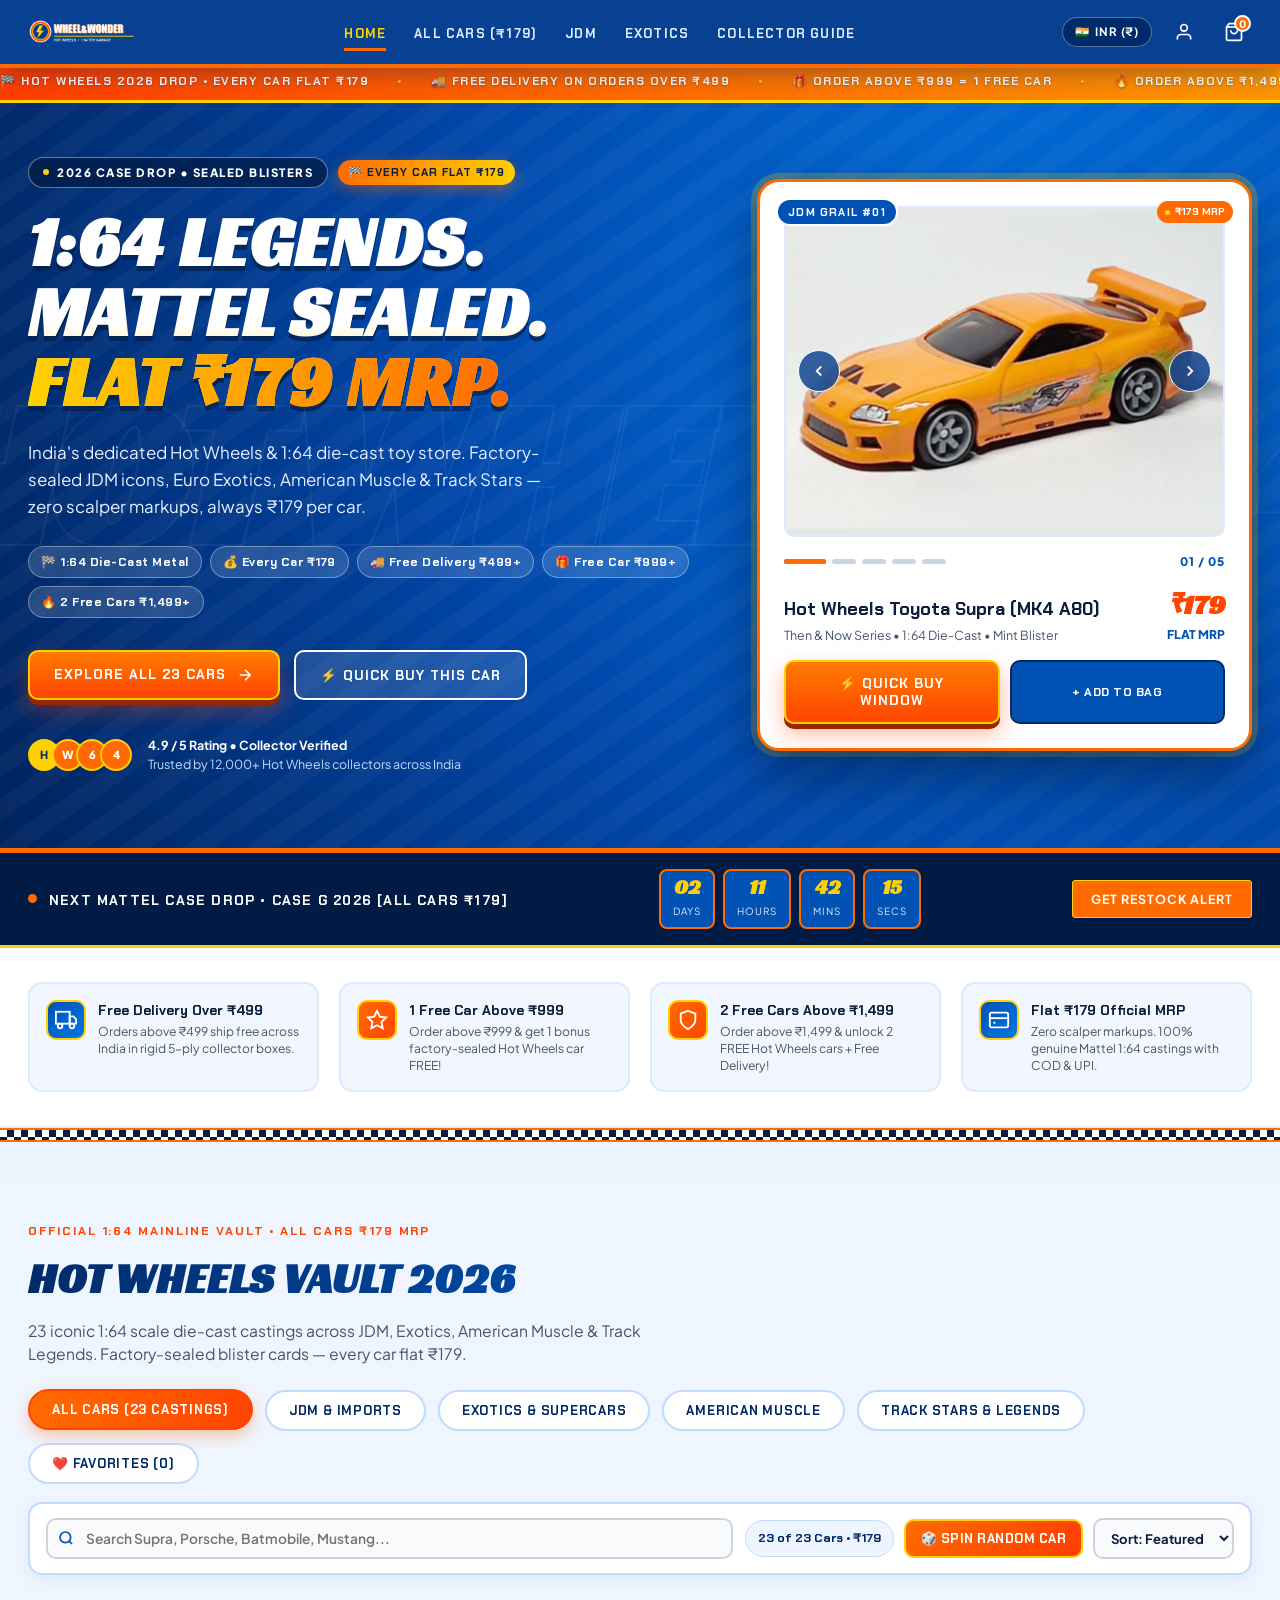
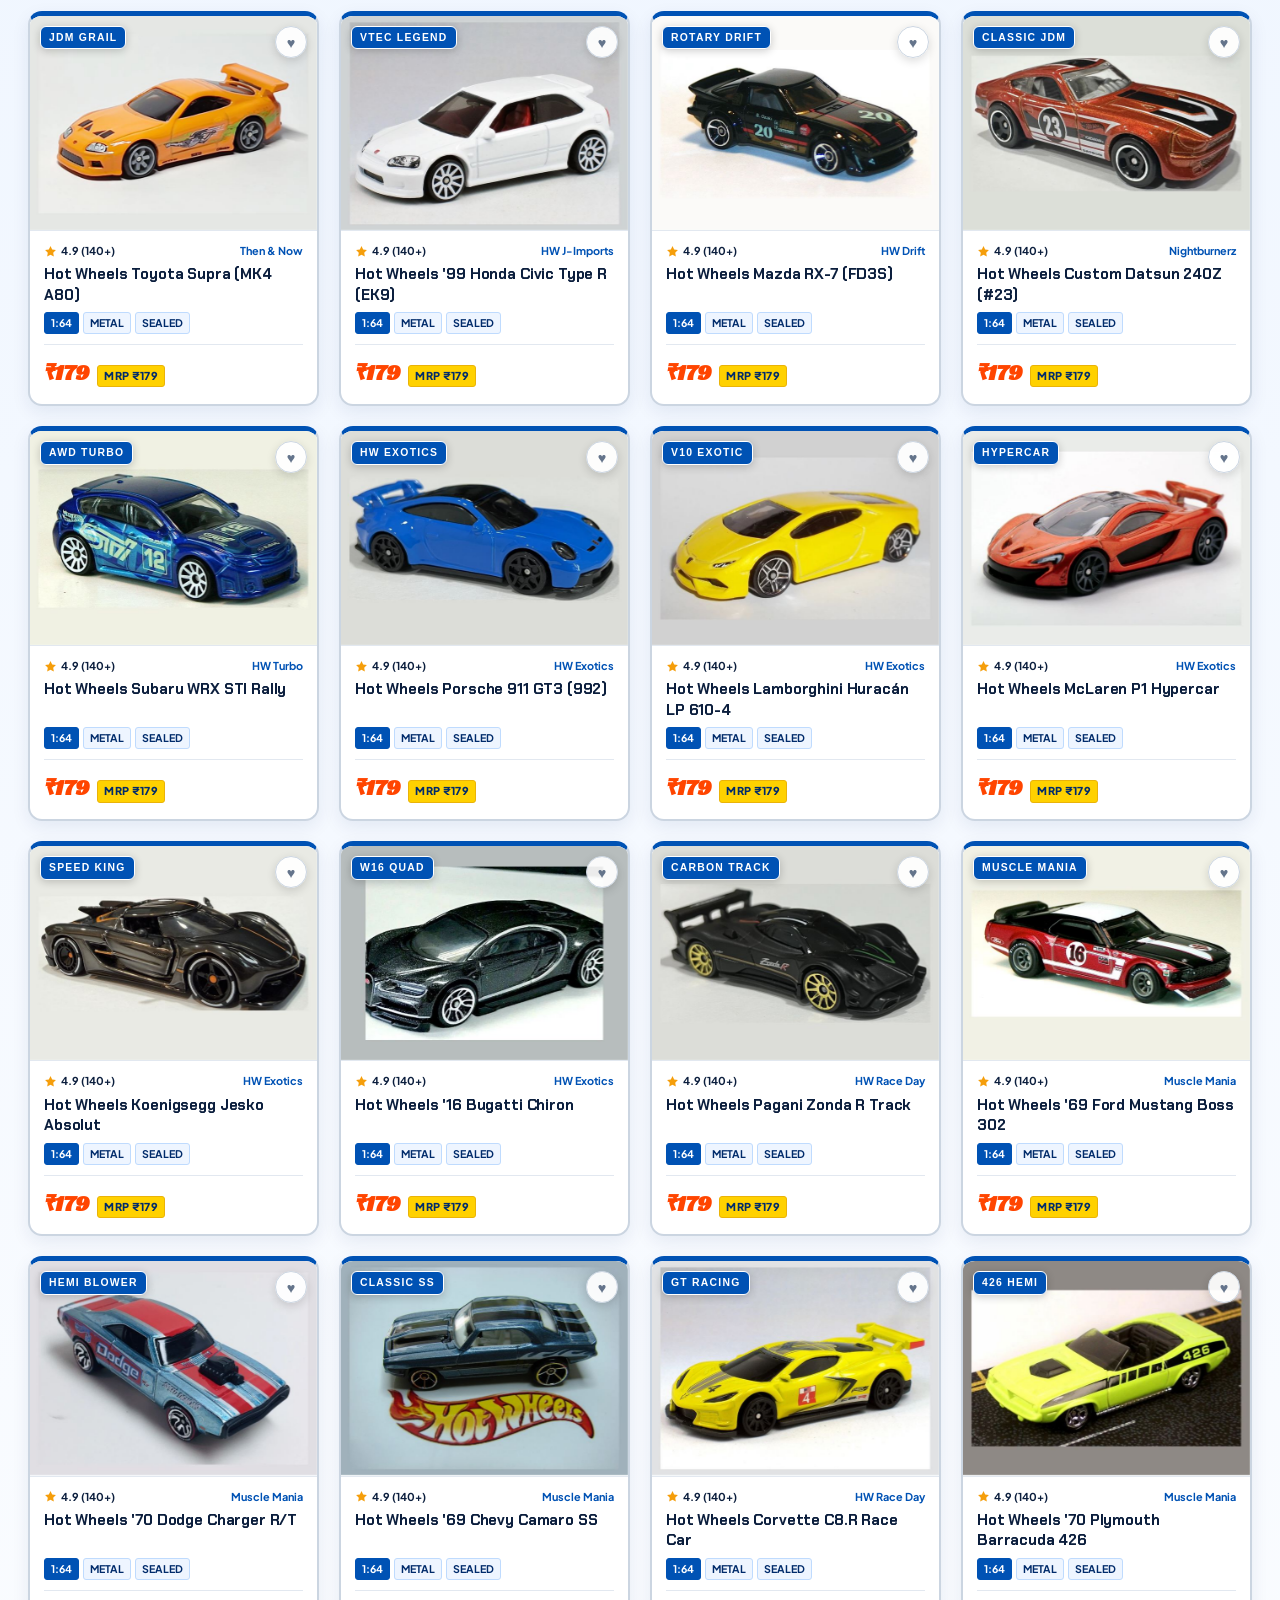
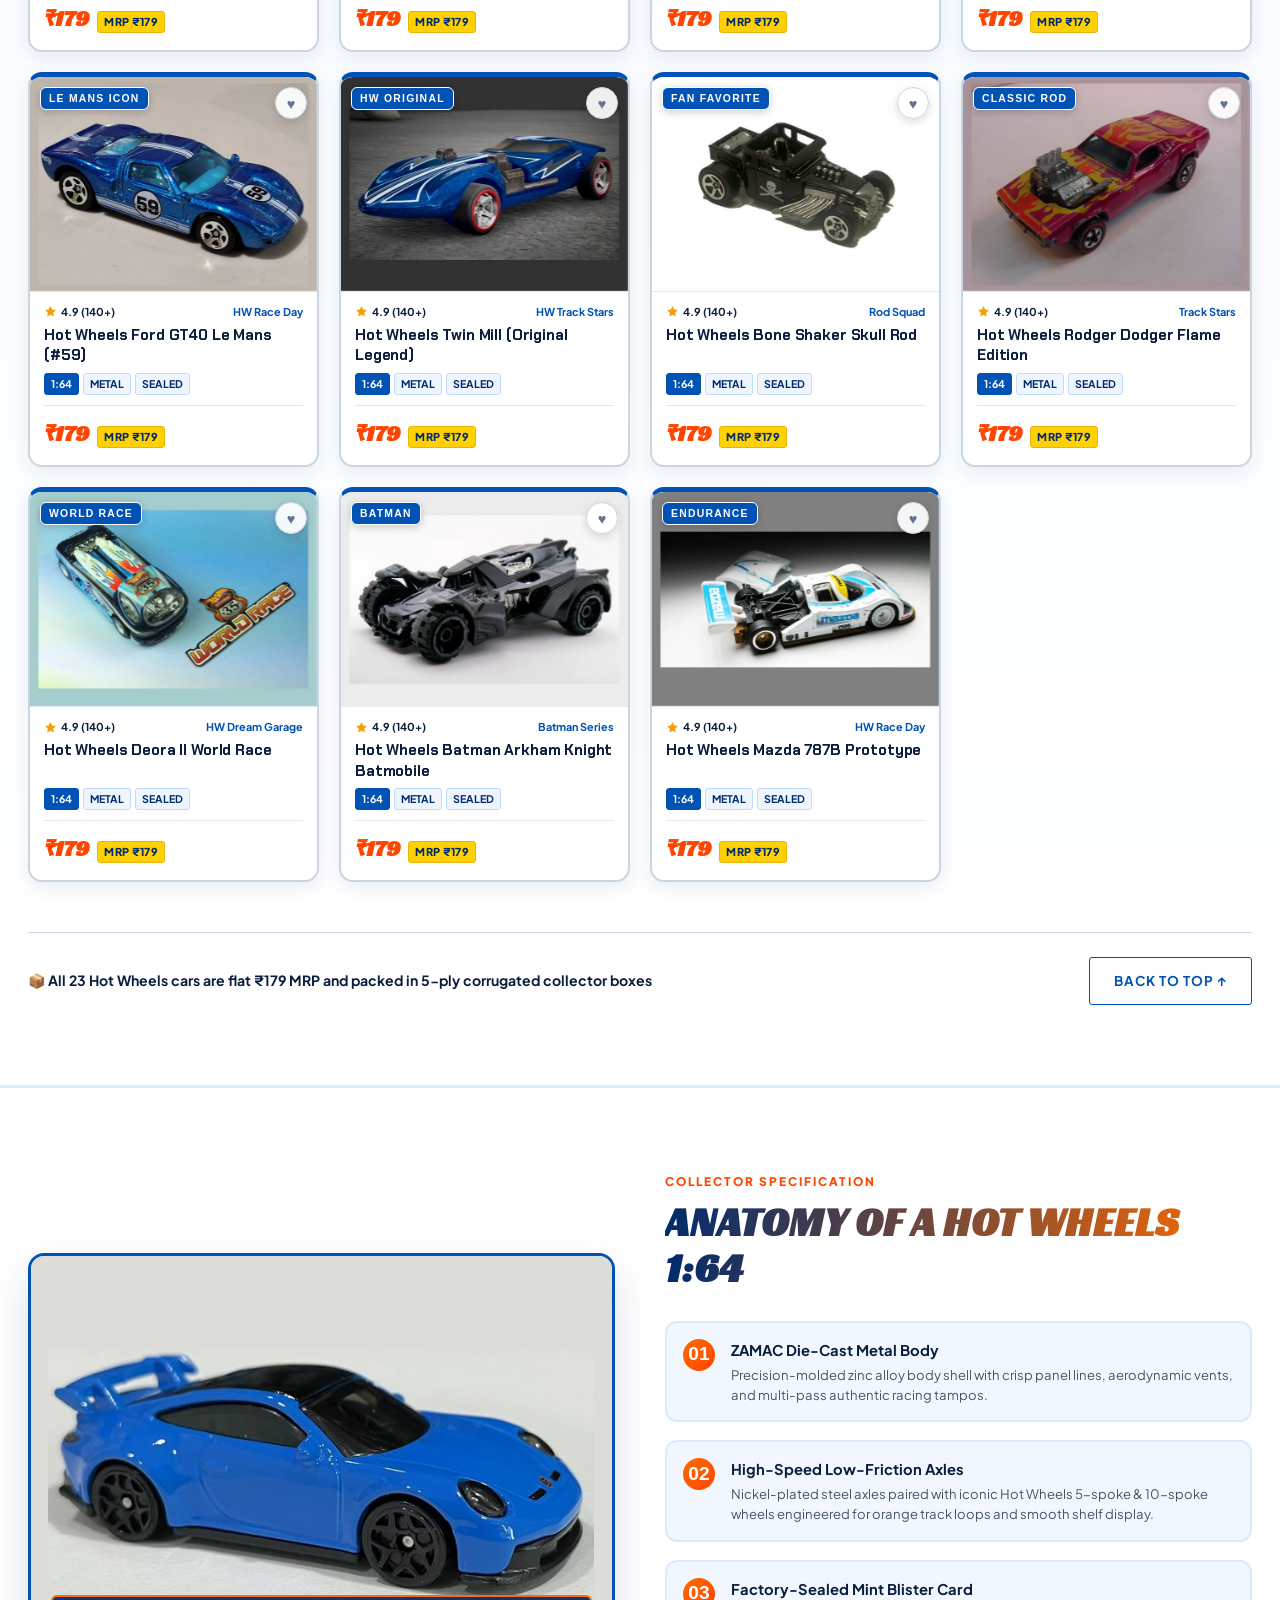
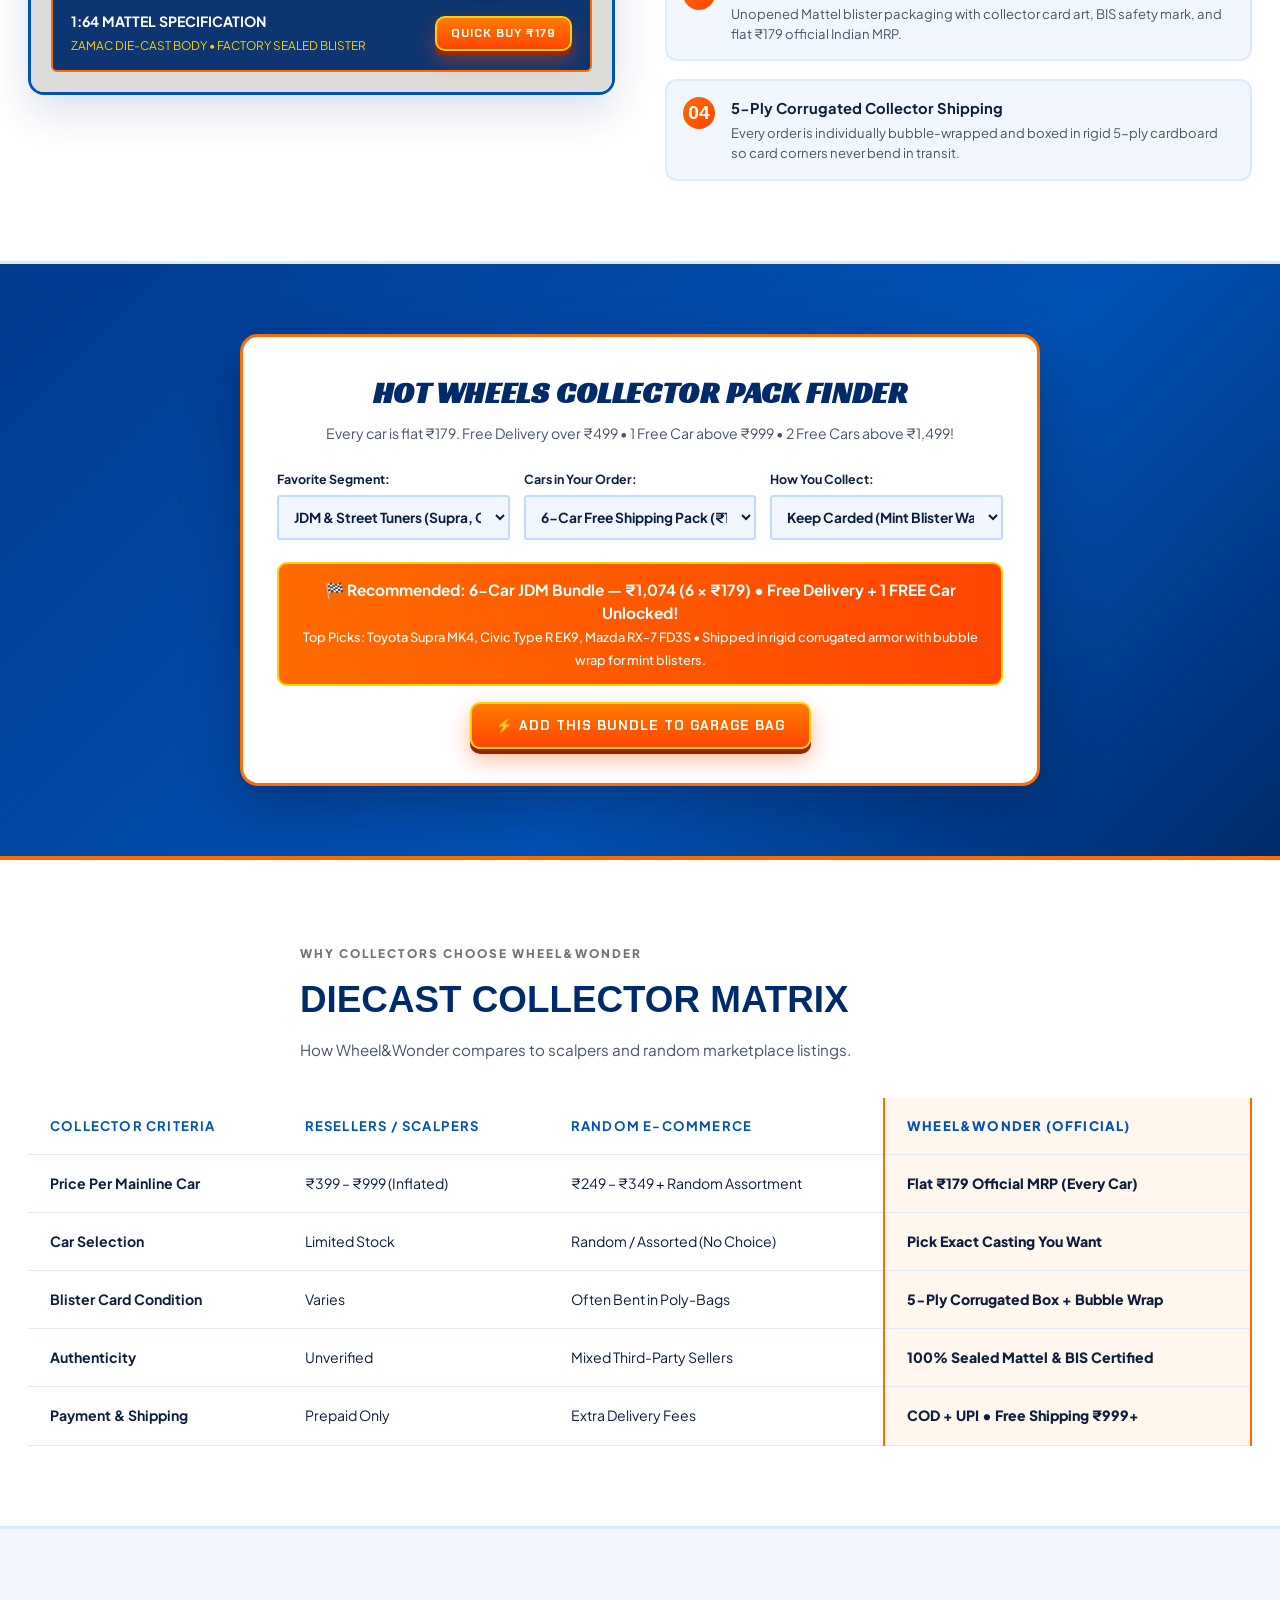
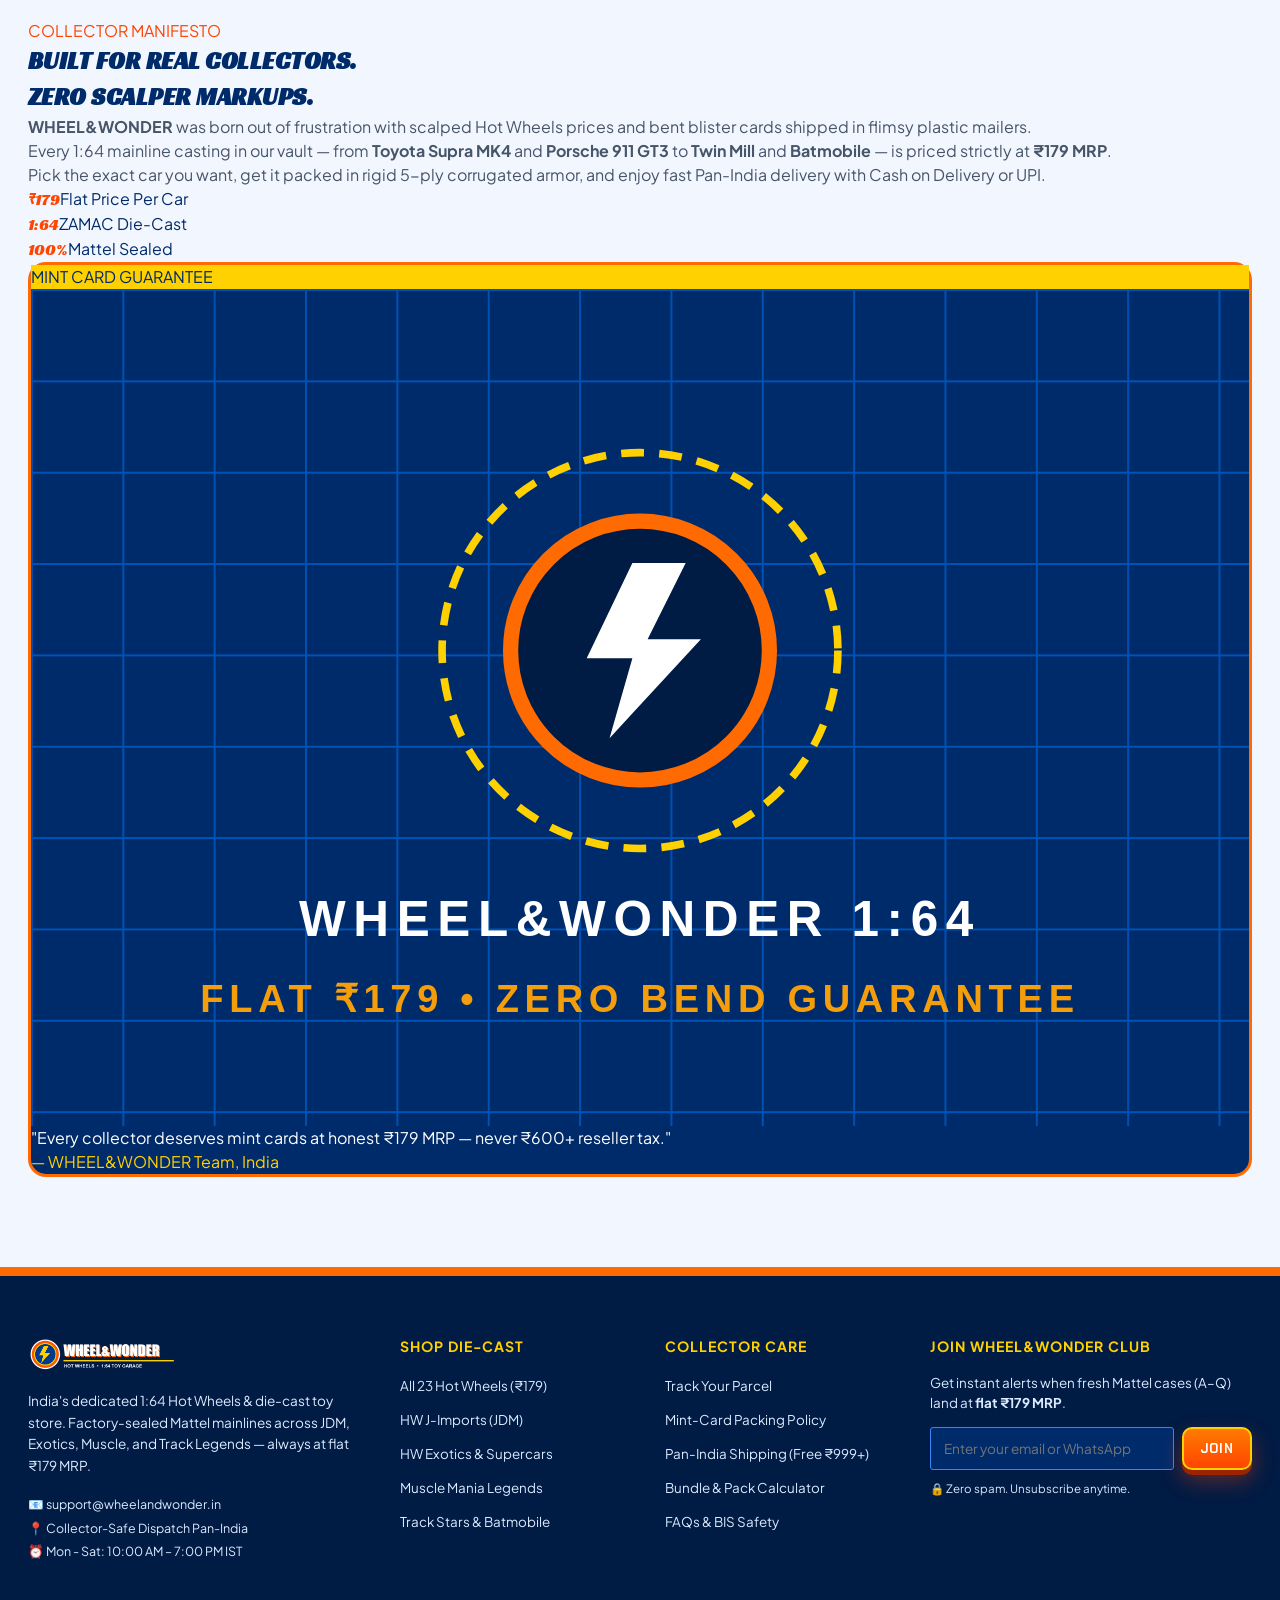
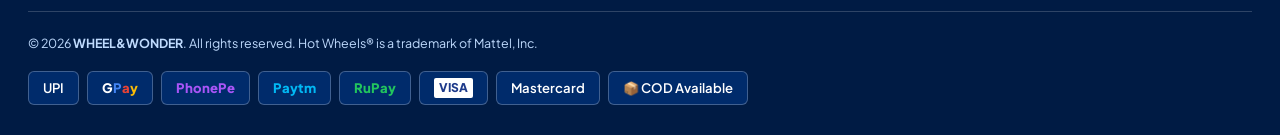
==== commit 7b1b88b5: "Add nitro animations, search, spin wheel, favorites & mobile card actions" ====
--- a/preview-store.html
+++ b/preview-store.html
@@ -73,6 +73,7 @@
   </style>
 </head>
 <body class="vimi-store template-index">
+  <div class="hw-scroll-progress" id="hwScrollProgress"></div>
 
   <!-- Announcement Bar -->
   <div class="announcement-bar" role="region" aria-label="Announcement">
@@ -414,6 +415,9 @@
       </div>
     </section>
 
+    <!-- Checkered Racing Flag Divider -->
+    <div class="hw-checkered-strip" aria-hidden="true"></div>
+
     <!-- Featured Hot Wheels Collection (ALL 23 CARS AT ₹179) -->
     <section class="section-featured-collection" id="featured-cars">
       <div class="container">
@@ -429,6 +433,23 @@
             <button type="button" class="filter-tab" data-filter="exotics">Exotics &amp; Supercars</button>
             <button type="button" class="filter-tab" data-filter="muscle">American Muscle</button>
             <button type="button" class="filter-tab" data-filter="track">Track Stars &amp; Legends</button>
+            <button type="button" class="filter-tab" data-filter="favorites">❤️ Favorites (<span id="hwFavCount">0</span>)</button>
+          </div>
+
+          <div class="hw-catalog-controls">
+            <div class="hw-search-wrap">
+              <svg class="hw-search-icon" width="16" height="16" viewBox="0 0 24 24" fill="none" stroke="currentColor" stroke-width="2.5"><circle cx="11" cy="11" r="8"/><line x1="21" y1="21" x2="16.65" y2="16.65"/></svg>
+              <input type="search" id="hwSearchInput" class="hw-search-input" placeholder="Search Supra, Porsche, Batmobile, Mustang..." aria-label="Search Hot Wheels cars">
+            </div>
+            <div class="hw-controls-right">
+              <span class="hw-count-pill" id="hwShowingCount">23 of 23 Cars • ₹179</span>
+              <button type="button" class="hw-spin-btn" id="hwSpinRandomBtn" title="Pick a random Hot Wheels car">🎲 Spin Random Car</button>
+              <select id="hwSortSelect" class="hw-sort-select" aria-label="Sort cars">
+                <option value="featured">Sort: Featured</option>
+                <option value="az">Name: A → Z</option>
+                <option value="za">Name: Z → A</option>
+              </select>
+            </div>
           </div>
         </div>
 
@@ -437,6 +458,7 @@
       <div class="product-card" data-product-id="hw-02" data-category="jdm" data-order="1">
         <div class="product-card__media-wrapper">
           <span class="product-card__badge">JDM GRAIL</span>
+          <button type="button" class="hw-fav-btn" data-pid="hw-02" aria-label="Save to favorites" title="Save to Favorites">♥</button>
           <a href="#buying-window" class="product-card__link open-buying-window"
              data-product-title="Hot Wheels Toyota Supra (MK4 A80)" data-product-price="179" data-product-compare="179"
              data-product-badge="JDM GRAIL" data-product-image="hw-car-02.jpg">
@@ -482,6 +504,7 @@
       <div class="product-card" data-product-id="hw-03" data-category="jdm" data-order="2">
         <div class="product-card__media-wrapper">
           <span class="product-card__badge">VTEC LEGEND</span>
+          <button type="button" class="hw-fav-btn" data-pid="hw-03" aria-label="Save to favorites" title="Save to Favorites">♥</button>
           <a href="#buying-window" class="product-card__link open-buying-window"
              data-product-title="Hot Wheels &#x27;99 Honda Civic Type R (EK9)" data-product-price="179" data-product-compare="179"
              data-product-badge="VTEC LEGEND" data-product-image="hw-car-03.jpg">
@@ -527,6 +550,7 @@
       <div class="product-card" data-product-id="hw-04" data-category="jdm" data-order="3">
         <div class="product-card__media-wrapper">
           <span class="product-card__badge">ROTARY DRIFT</span>
+          <button type="button" class="hw-fav-btn" data-pid="hw-04" aria-label="Save to favorites" title="Save to Favorites">♥</button>
           <a href="#buying-window" class="product-card__link open-buying-window"
              data-product-title="Hot Wheels Mazda RX-7 (FD3S)" data-product-price="179" data-product-compare="179"
              data-product-badge="ROTARY DRIFT" data-product-image="hw-car-04.jpg">
@@ -572,6 +596,7 @@
       <div class="product-card" data-product-id="hw-05" data-category="jdm" data-order="4">
         <div class="product-card__media-wrapper">
           <span class="product-card__badge">CLASSIC JDM</span>
+          <button type="button" class="hw-fav-btn" data-pid="hw-05" aria-label="Save to favorites" title="Save to Favorites">♥</button>
           <a href="#buying-window" class="product-card__link open-buying-window"
              data-product-title="Hot Wheels Custom Datsun 240Z (#23)" data-product-price="179" data-product-compare="179"
              data-product-badge="CLASSIC JDM" data-product-image="hw-car-05.jpg">
@@ -617,6 +642,7 @@
       <div class="product-card" data-product-id="hw-06" data-category="jdm" data-order="5">
         <div class="product-card__media-wrapper">
           <span class="product-card__badge">AWD TURBO</span>
+          <button type="button" class="hw-fav-btn" data-pid="hw-06" aria-label="Save to favorites" title="Save to Favorites">♥</button>
           <a href="#buying-window" class="product-card__link open-buying-window"
              data-product-title="Hot Wheels Subaru WRX STI Rally" data-product-price="179" data-product-compare="179"
              data-product-badge="AWD TURBO" data-product-image="hw-car-06.jpg">
@@ -662,6 +688,7 @@
       <div class="product-card" data-product-id="hw-07" data-category="exotics" data-order="6">
         <div class="product-card__media-wrapper">
           <span class="product-card__badge">HW EXOTICS</span>
+          <button type="button" class="hw-fav-btn" data-pid="hw-07" aria-label="Save to favorites" title="Save to Favorites">♥</button>
           <a href="#buying-window" class="product-card__link open-buying-window"
              data-product-title="Hot Wheels Porsche 911 GT3 (992)" data-product-price="179" data-product-compare="179"
              data-product-badge="HW EXOTICS" data-product-image="hw-car-07.jpg">
@@ -707,6 +734,7 @@
       <div class="product-card" data-product-id="hw-08" data-category="exotics" data-order="7">
         <div class="product-card__media-wrapper">
           <span class="product-card__badge">V10 EXOTIC</span>
+          <button type="button" class="hw-fav-btn" data-pid="hw-08" aria-label="Save to favorites" title="Save to Favorites">♥</button>
           <a href="#buying-window" class="product-card__link open-buying-window"
              data-product-title="Hot Wheels Lamborghini Huracán LP 610-4" data-product-price="179" data-product-compare="179"
              data-product-badge="V10 EXOTIC" data-product-image="hw-car-08.jpg">
@@ -752,6 +780,7 @@
       <div class="product-card" data-product-id="hw-09" data-category="exotics" data-order="8">
         <div class="product-card__media-wrapper">
           <span class="product-card__badge">HYPERCAR</span>
+          <button type="button" class="hw-fav-btn" data-pid="hw-09" aria-label="Save to favorites" title="Save to Favorites">♥</button>
           <a href="#buying-window" class="product-card__link open-buying-window"
              data-product-title="Hot Wheels McLaren P1 Hypercar" data-product-price="179" data-product-compare="179"
              data-product-badge="HYPERCAR" data-product-image="hw-car-09.jpg">
@@ -797,6 +826,7 @@
       <div class="product-card" data-product-id="hw-10" data-category="exotics" data-order="9">
         <div class="product-card__media-wrapper">
           <span class="product-card__badge">SPEED KING</span>
+          <button type="button" class="hw-fav-btn" data-pid="hw-10" aria-label="Save to favorites" title="Save to Favorites">♥</button>
           <a href="#buying-window" class="product-card__link open-buying-window"
              data-product-title="Hot Wheels Koenigsegg Jesko Absolut" data-product-price="179" data-product-compare="179"
              data-product-badge="SPEED KING" data-product-image="hw-car-10.jpg">
@@ -842,6 +872,7 @@
       <div class="product-card" data-product-id="hw-11" data-category="exotics" data-order="10">
         <div class="product-card__media-wrapper">
           <span class="product-card__badge">W16 QUAD</span>
+          <button type="button" class="hw-fav-btn" data-pid="hw-11" aria-label="Save to favorites" title="Save to Favorites">♥</button>
           <a href="#buying-window" class="product-card__link open-buying-window"
              data-product-title="Hot Wheels &#x27;16 Bugatti Chiron" data-product-price="179" data-product-compare="179"
              data-product-badge="W16 QUAD" data-product-image="hw-car-11.jpg">
@@ -887,6 +918,7 @@
       <div class="product-card" data-product-id="hw-12" data-category="exotics" data-order="11">
         <div class="product-card__media-wrapper">
           <span class="product-card__badge">CARBON TRACK</span>
+          <button type="button" class="hw-fav-btn" data-pid="hw-12" aria-label="Save to favorites" title="Save to Favorites">♥</button>
           <a href="#buying-window" class="product-card__link open-buying-window"
              data-product-title="Hot Wheels Pagani Zonda R Track" data-product-price="179" data-product-compare="179"
              data-product-badge="CARBON TRACK" data-product-image="hw-car-12.jpg">
@@ -932,6 +964,7 @@
       <div class="product-card" data-product-id="hw-13" data-category="muscle" data-order="12">
         <div class="product-card__media-wrapper">
           <span class="product-card__badge">MUSCLE MANIA</span>
+          <button type="button" class="hw-fav-btn" data-pid="hw-13" aria-label="Save to favorites" title="Save to Favorites">♥</button>
           <a href="#buying-window" class="product-card__link open-buying-window"
              data-product-title="Hot Wheels &#x27;69 Ford Mustang Boss 302" data-product-price="179" data-product-compare="179"
              data-product-badge="MUSCLE MANIA" data-product-image="hw-car-13.jpg">
@@ -977,6 +1010,7 @@
       <div class="product-card" data-product-id="hw-14" data-category="muscle" data-order="13">
         <div class="product-card__media-wrapper">
           <span class="product-card__badge">HEMI BLOWER</span>
+          <button type="button" class="hw-fav-btn" data-pid="hw-14" aria-label="Save to favorites" title="Save to Favorites">♥</button>
           <a href="#buying-window" class="product-card__link open-buying-window"
              data-product-title="Hot Wheels &#x27;70 Dodge Charger R/T" data-product-price="179" data-product-compare="179"
              data-product-badge="HEMI BLOWER" data-product-image="hw-car-14.jpg">
@@ -1022,6 +1056,7 @@
       <div class="product-card" data-product-id="hw-15" data-category="muscle" data-order="14">
         <div class="product-card__media-wrapper">
           <span class="product-card__badge">CLASSIC SS</span>
+          <button type="button" class="hw-fav-btn" data-pid="hw-15" aria-label="Save to favorites" title="Save to Favorites">♥</button>
           <a href="#buying-window" class="product-card__link open-buying-window"
              data-product-title="Hot Wheels &#x27;69 Chevy Camaro SS" data-product-price="179" data-product-compare="179"
              data-product-badge="CLASSIC SS" data-product-image="hw-car-15.jpg">
@@ -1067,6 +1102,7 @@
       <div class="product-card" data-product-id="hw-16" data-category="muscle" data-order="15">
         <div class="product-card__media-wrapper">
           <span class="product-card__badge">GT RACING</span>
+          <button type="button" class="hw-fav-btn" data-pid="hw-16" aria-label="Save to favorites" title="Save to Favorites">♥</button>
           <a href="#buying-window" class="product-card__link open-buying-window"
              data-product-title="Hot Wheels Corvette C8.R Race Car" data-product-price="179" data-product-compare="179"
              data-product-badge="GT RACING" data-product-image="hw-car-16.jpg">
@@ -1112,6 +1148,7 @@
       <div class="product-card" data-product-id="hw-17" data-category="muscle" data-order="16">
         <div class="product-card__media-wrapper">
           <span class="product-card__badge">426 HEMI</span>
+          <button type="button" class="hw-fav-btn" data-pid="hw-17" aria-label="Save to favorites" title="Save to Favorites">♥</button>
           <a href="#buying-window" class="product-card__link open-buying-window"
              data-product-title="Hot Wheels &#x27;70 Plymouth Barracuda 426" data-product-price="179" data-product-compare="179"
              data-product-badge="426 HEMI" data-product-image="hw-car-17.jpg">
@@ -1157,6 +1194,7 @@
       <div class="product-card" data-product-id="hw-18" data-category="muscle" data-order="17">
         <div class="product-card__media-wrapper">
           <span class="product-card__badge">LE MANS ICON</span>
+          <button type="button" class="hw-fav-btn" data-pid="hw-18" aria-label="Save to favorites" title="Save to Favorites">♥</button>
           <a href="#buying-window" class="product-card__link open-buying-window"
              data-product-title="Hot Wheels Ford GT40 Le Mans (#59)" data-product-price="179" data-product-compare="179"
              data-product-badge="LE MANS ICON" data-product-image="hw-car-18.jpg">
@@ -1202,6 +1240,7 @@
       <div class="product-card" data-product-id="hw-19" data-category="track" data-order="18">
         <div class="product-card__media-wrapper">
           <span class="product-card__badge">HW ORIGINAL</span>
+          <button type="button" class="hw-fav-btn" data-pid="hw-19" aria-label="Save to favorites" title="Save to Favorites">♥</button>
           <a href="#buying-window" class="product-card__link open-buying-window"
              data-product-title="Hot Wheels Twin Mill (Original Legend)" data-product-price="179" data-product-compare="179"
              data-product-badge="HW ORIGINAL" data-product-image="hw-car-19.jpg">
@@ -1247,6 +1286,7 @@
       <div class="product-card" data-product-id="hw-20" data-category="track" data-order="19">
         <div class="product-card__media-wrapper">
           <span class="product-card__badge">FAN FAVORITE</span>
+          <button type="button" class="hw-fav-btn" data-pid="hw-20" aria-label="Save to favorites" title="Save to Favorites">♥</button>
           <a href="#buying-window" class="product-card__link open-buying-window"
              data-product-title="Hot Wheels Bone Shaker Skull Rod" data-product-price="179" data-product-compare="179"
              data-product-badge="FAN FAVORITE" data-product-image="hw-car-20.jpg">
@@ -1292,6 +1332,7 @@
       <div class="product-card" data-product-id="hw-21" data-category="track" data-order="20">
         <div class="product-card__media-wrapper">
           <span class="product-card__badge">CLASSIC ROD</span>
+          <button type="button" class="hw-fav-btn" data-pid="hw-21" aria-label="Save to favorites" title="Save to Favorites">♥</button>
           <a href="#buying-window" class="product-card__link open-buying-window"
              data-product-title="Hot Wheels Rodger Dodger Flame Edition" data-product-price="179" data-product-compare="179"
              data-product-badge="CLASSIC ROD" data-product-image="hw-car-21.jpg">
@@ -1337,6 +1378,7 @@
       <div class="product-card" data-product-id="hw-22" data-category="track" data-order="21">
         <div class="product-card__media-wrapper">
           <span class="product-card__badge">WORLD RACE</span>
+          <button type="button" class="hw-fav-btn" data-pid="hw-22" aria-label="Save to favorites" title="Save to Favorites">♥</button>
           <a href="#buying-window" class="product-card__link open-buying-window"
              data-product-title="Hot Wheels Deora II World Race" data-product-price="179" data-product-compare="179"
              data-product-badge="WORLD RACE" data-product-image="hw-car-22.jpg">
@@ -1382,6 +1424,7 @@
       <div class="product-card" data-product-id="hw-23" data-category="track" data-order="22">
         <div class="product-card__media-wrapper">
           <span class="product-card__badge">BATMAN</span>
+          <button type="button" class="hw-fav-btn" data-pid="hw-23" aria-label="Save to favorites" title="Save to Favorites">♥</button>
           <a href="#buying-window" class="product-card__link open-buying-window"
              data-product-title="Hot Wheels Batman Arkham Knight Batmobile" data-product-price="179" data-product-compare="179"
              data-product-badge="BATMAN" data-product-image="hw-car-23.jpg">
@@ -1427,6 +1470,7 @@
       <div class="product-card" data-product-id="hw-24" data-category="track" data-order="23">
         <div class="product-card__media-wrapper">
           <span class="product-card__badge">ENDURANCE</span>
+          <button type="button" class="hw-fav-btn" data-pid="hw-24" aria-label="Save to favorites" title="Save to Favorites">♥</button>
           <a href="#buying-window" class="product-card__link open-buying-window"
              data-product-title="Hot Wheels Mazda 787B Prototype" data-product-price="179" data-product-compare="179"
              data-product-badge="ENDURANCE" data-product-image="hw-car-24.jpg">
@@ -1469,6 +1513,10 @@
           </div>
         </div>
       </div>
+          <div class="hw-empty-results" id="hwEmptyResults" style="display: none;">
+            <p style="font-size: 1.1rem; font-weight: 800; margin-bottom: 10px;">No Hot Wheels castings matched your filter.</p>
+            <button type="button" class="btn btn--primary" id="hwResetFiltersBtn">Show All 23 Cars</button>
+          </div>
         </div>
 
         <div class="collection-footer-cta">
@@ -1569,6 +1617,9 @@
           <div class="fit-result-badge" id="PackResultBadge">
             🏁 Recommended: <strong>6-Car JDM Bundle — ₹1,074</strong> (6 × ₹179) • Free Delivery + 1 FREE Car Unlocked!<br><span style="font-size:0.8rem;font-weight:500;">Top Picks: Toyota Supra MK4, Civic Type R EK9, Mazda RX-7 FD3S • Shipped in rigid corrugated armor with bubble wrap for mint blisters.</span>
           </div>
+          <div style="margin-top: 16px;">
+            <button type="button" class="btn btn--primary" id="PackAddBundleBtn">⚡ ADD THIS BUNDLE TO GARAGE BAG</button>
+          </div>
         </div>
       </div>
     </section>
--- a/assets/base.css
+++ b/assets/base.css
@@ -5246,3 +5246,322 @@
   color: #ffffff !important;
   border: 2px solid var(--hw-orange) !important;
 }
+
+
+/* ==========================================================================
+   WHEEL&WONDER — NITRO ANIMATIONS, NEW FEATURES & MOBILE PERFECTION
+   ========================================================================== */
+
+/* 1. Top Racing Scroll Progress Track */
+.hw-scroll-progress {
+  position: fixed;
+  top: 64px;
+  left: 0;
+  height: 4px;
+  width: 0%;
+  background: linear-gradient(90deg, #ffd100 0%, #ff6b00 50%, #ff3d00 100%);
+  box-shadow: 0 0 12px rgba(255, 107, 0, 0.8);
+  z-index: 99998;
+  transition: width 0.08s linear;
+  pointer-events: none;
+}
+
+@media (max-width: 768px) {
+  .hw-scroll-progress {
+    top: 56px;
+  }
+}
+
+/* 2. Checkered Racing Flag Divider */
+.hw-checkered-strip {
+  height: 14px;
+  width: 100%;
+  background-image:
+    linear-gradient(45deg, #0b1e3d 25%, transparent 25%),
+    linear-gradient(-45deg, #0b1e3d 25%, transparent 25%),
+    linear-gradient(45deg, transparent 75%, #0b1e3d 75%),
+    linear-gradient(-45deg, transparent 75%, #0b1e3d 75%);
+  background-size: 14px 14px;
+  background-position: 0 0, 0 7px, 7px -7px, -7px 0;
+  background-color: #ffffff;
+  border-top: 2px solid var(--hw-orange);
+  border-bottom: 2px solid var(--hw-orange);
+}
+
+/* 3. High-Octane Button Animations (Nitro Sweep + 3D Tactile Press) */
+@keyframes hwNitroSweep {
+  0% { left: -120%; }
+  45%, 100% { left: 160%; }
+}
+
+@keyframes hwPulseGlow {
+  0%, 100% { box-shadow: 0 5px 0 #9a2400, 0 8px 20px rgba(255, 69, 0, 0.35); }
+  50% { box-shadow: 0 5px 0 #9a2400, 0 10px 28px rgba(255, 209, 0, 0.65); }
+}
+
+.btn--primary,
+.m-btn.primary,
+.btn--checkout,
+.hw-spin-btn {
+  position: relative !important;
+  overflow: hidden !important;
+  animation: hwPulseGlow 2.8s ease-in-out infinite;
+  transition: transform 0.16s cubic-bezier(0.34, 1.56, 0.64, 1), filter 0.2s ease !important;
+}
+
+.btn--primary::after,
+.m-btn.primary::after,
+.btn--checkout::after,
+.hw-spin-btn::after {
+  content: '';
+  position: absolute;
+  top: 0;
+  left: -120%;
+  width: 55%;
+  height: 100%;
+  background: linear-gradient(90deg, transparent, rgba(255, 255, 255, 0.45), transparent);
+  transform: skewX(-22deg);
+  animation: hwNitroSweep 3.8s infinite;
+  pointer-events: none;
+}
+
+.btn:active,
+.m-btn:active,
+.btn-quick-buy:active,
+.btn-quick-add:active,
+.filter-tab:active,
+.hw-fav-btn:active {
+  transform: translateY(3px) scale(0.96) !important;
+}
+
+.btn--secondary:hover,
+.btn--outline:hover {
+  transform: translateY(-2px) scale(1.02) !important;
+}
+
+/* 4. Catalog Search, Spin & Sort Toolbar */
+.hw-catalog-controls {
+  display: flex;
+  flex-wrap: wrap;
+  align-items: center;
+  justify-content: space-between;
+  gap: 12px;
+  margin-top: 18px;
+  padding: 14px 16px;
+  background: #ffffff;
+  border: 2px solid #bfdbfe;
+  border-radius: 14px;
+  box-shadow: 0 6px 20px rgba(0, 59, 142, 0.08);
+}
+
+.hw-search-wrap {
+  position: relative;
+  flex: 1 1 260px;
+  min-width: 210px;
+}
+
+.hw-search-icon {
+  position: absolute;
+  left: 12px;
+  top: 50%;
+  transform: translateY(-50%);
+  color: var(--hw-blue);
+  pointer-events: none;
+}
+
+.hw-search-input {
+  width: 100%;
+  padding: 10px 14px 10px 38px;
+  border: 2px solid #cbd5e1;
+  border-radius: 10px;
+  background: #f8fafc;
+  color: var(--hw-ink);
+  font-size: 0.86rem;
+  font-weight: 600;
+  outline: none;
+  transition: border-color 0.2s, box-shadow 0.2s;
+}
+
+.hw-search-input:focus {
+  border-color: var(--hw-orange);
+  background: #ffffff;
+  box-shadow: 0 0 0 3px rgba(255, 107, 0, 0.18);
+}
+
+.hw-controls-right {
+  display: flex;
+  align-items: center;
+  gap: 10px;
+  flex-wrap: wrap;
+}
+
+.hw-count-pill {
+  font-family: var(--font-hw-tech);
+  font-size: 0.78rem;
+  font-weight: 800;
+  color: var(--hw-blue-dark);
+  background: #eef5ff;
+  border: 1.5px solid #bfdbfe;
+  padding: 8px 12px;
+  border-radius: 999px;
+  white-space: nowrap;
+}
+
+.hw-spin-btn {
+  display: inline-flex;
+  align-items: center;
+  gap: 7px;
+  background: linear-gradient(135deg, #ff6b00 0%, #ff3d00 100%);
+  color: #ffffff;
+  border: 2px solid var(--hw-yellow);
+  border-radius: 10px;
+  padding: 9px 15px;
+  font-family: var(--font-hw-tech);
+  font-size: 0.8rem;
+  font-weight: 800;
+  letter-spacing: 0.5px;
+  text-transform: uppercase;
+  cursor: pointer;
+}
+
+.hw-spin-btn.is-spinning {
+  animation: hwWheelSpin 0.45s linear infinite !important;
+}
+
+@keyframes hwWheelSpin {
+  0% { transform: scale(1) rotate(0deg); }
+  50% { transform: scale(1.05) rotate(2deg); }
+  100% { transform: scale(1) rotate(-2deg); }
+}
+
+.hw-sort-select {
+  background: #f8fafc;
+  color: var(--hw-ink);
+  border: 2px solid #cbd5e1;
+  border-radius: 10px;
+  padding: 9px 12px;
+  font-size: 0.82rem;
+  font-weight: 700;
+  cursor: pointer;
+  outline: none;
+}
+
+.hw-sort-select:focus {
+  border-color: var(--hw-blue);
+}
+
+/* 5. Favorite Heart Button on Product Cards */
+.hw-fav-btn {
+  position: absolute;
+  top: 10px;
+  right: 10px;
+  z-index: 8;
+  width: 32px;
+  height: 32px;
+  border-radius: 50%;
+  background: rgba(255, 255, 255, 0.92);
+  border: 1.5px solid #cbd5e1;
+  color: #64748b;
+  display: grid;
+  place-items: center;
+  cursor: pointer;
+  font-size: 0.9rem;
+  box-shadow: 0 3px 10px rgba(0, 0, 0, 0.14);
+  transition: transform 0.2s cubic-bezier(0.34, 1.56, 0.64, 1), background 0.2s, color 0.2s, border-color 0.2s;
+}
+
+.hw-fav-btn:hover {
+  transform: scale(1.14);
+  border-color: var(--hw-orange);
+  color: #ef4444;
+}
+
+.hw-fav-btn.is-fav {
+  background: #ef4444;
+  border-color: #ffffff;
+  color: #ffffff;
+  transform: scale(1.1);
+}
+
+/* 6. Scroll Reveal Entrance Animation */
+.hw-reveal {
+  opacity: 0;
+  transform: translateY(22px) scale(0.98);
+  transition: opacity 0.5s cubic-bezier(0.16, 1, 0.3, 1), transform 0.5s cubic-bezier(0.16, 1, 0.3, 1);
+}
+
+.hw-reveal.is-visible {
+  opacity: 1;
+  transform: translateY(0) scale(1);
+}
+
+/* Empty Filter State */
+.hw-empty-results {
+  grid-column: 1 / -1;
+  text-align: center;
+  padding: 46px 20px;
+  background: #ffffff;
+  border: 2px dashed #93c5fd;
+  border-radius: 16px;
+  color: var(--hw-ink);
+}
+
+/* 7. MOBILE PERFECTION: Always-accessible Quick Actions & Clean Touch Targets */
+@media (max-width: 768px) {
+  .hw-catalog-controls {
+    padding: 12px;
+    gap: 10px;
+  }
+  .hw-search-wrap {
+    flex: 1 1 100%;
+  }
+  .hw-controls-right {
+    width: 100%;
+    justify-content: space-between;
+  }
+  .hw-spin-btn {
+    flex: 1;
+    justify-content: center;
+    padding: 10px 10px;
+    font-size: 0.74rem;
+  }
+  .hw-sort-select {
+    flex: 1;
+    font-size: 0.76rem;
+    padding: 9px 8px;
+  }
+  .hw-count-pill {
+    display: none;
+  }
+
+  /* On touchscreens/phones, show Quick Buy & +Add cleanly at bottom of card image */
+  .product-card__actions {
+    position: absolute !important;
+    bottom: 6px !important;
+    left: 6px !important;
+    right: 6px !important;
+    opacity: 1 !important;
+    transform: none !important;
+    padding: 0 !important;
+    gap: 5px !important;
+    background: transparent !important;
+  }
+  .btn-quick-buy,
+  .btn-quick-add {
+    padding: 6px 4px !important;
+    font-size: 0.62rem !important;
+    min-height: 28px !important;
+    border-radius: 6px !important;
+    box-shadow: 0 2px 8px rgba(0, 0, 0, 0.25);
+  }
+  .hw-fav-btn {
+    width: 28px;
+    height: 28px;
+    top: 6px;
+    right: 6px;
+    font-size: 0.78rem;
+  }
+  .product-card__info {
+    padding: 10px 10px 12px !important;
+  }
+}
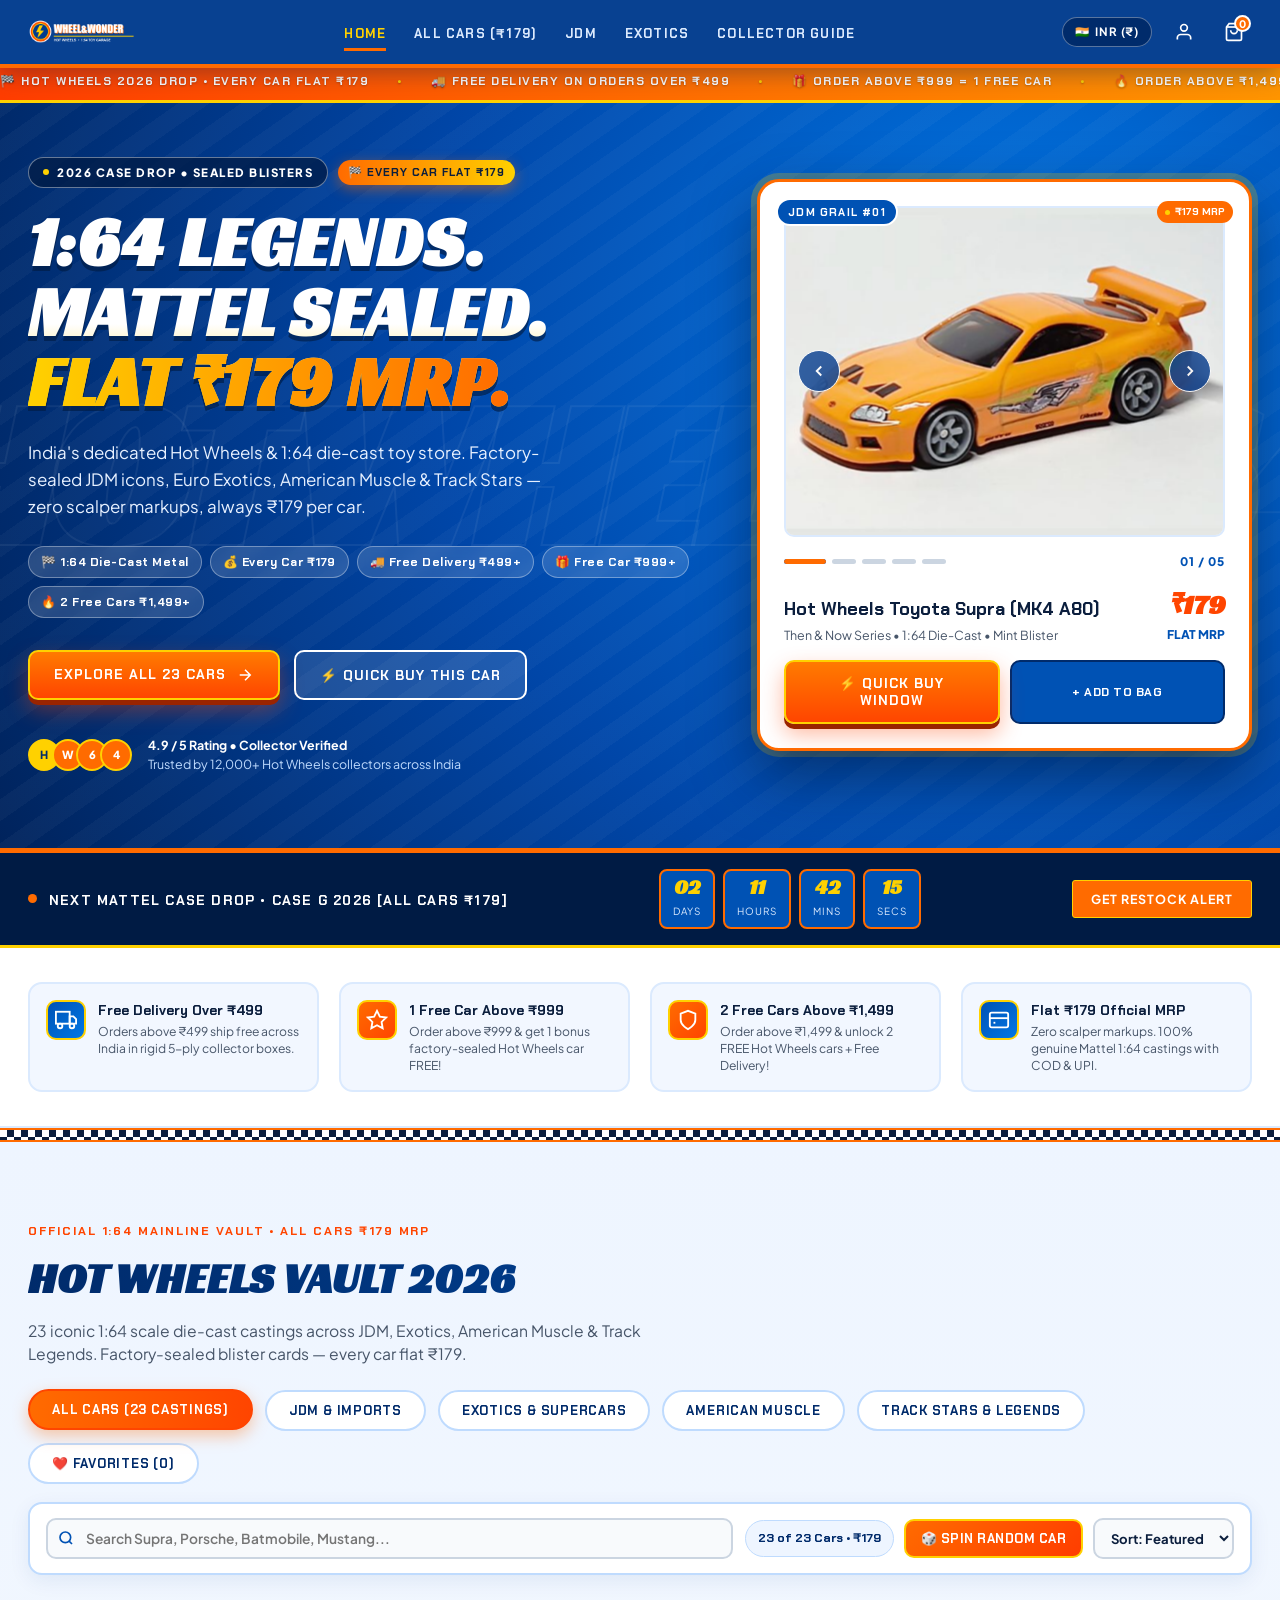
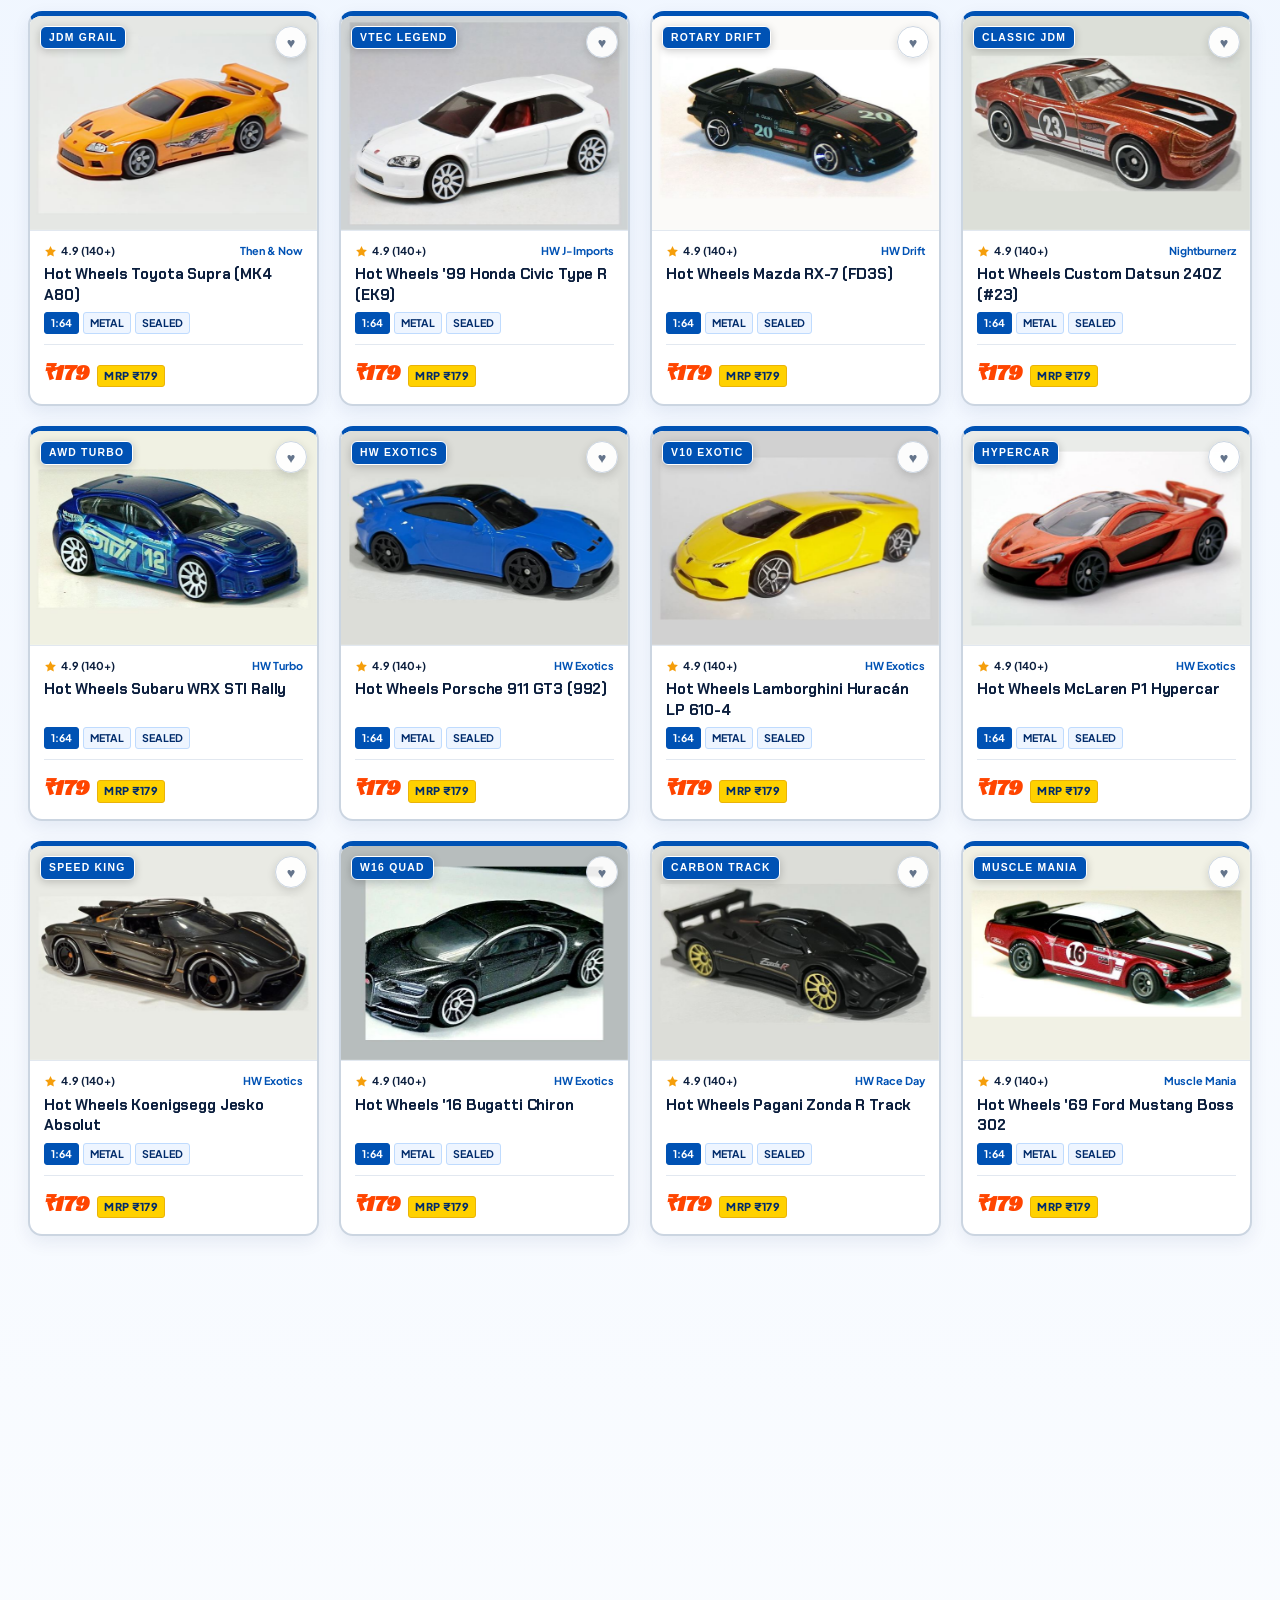
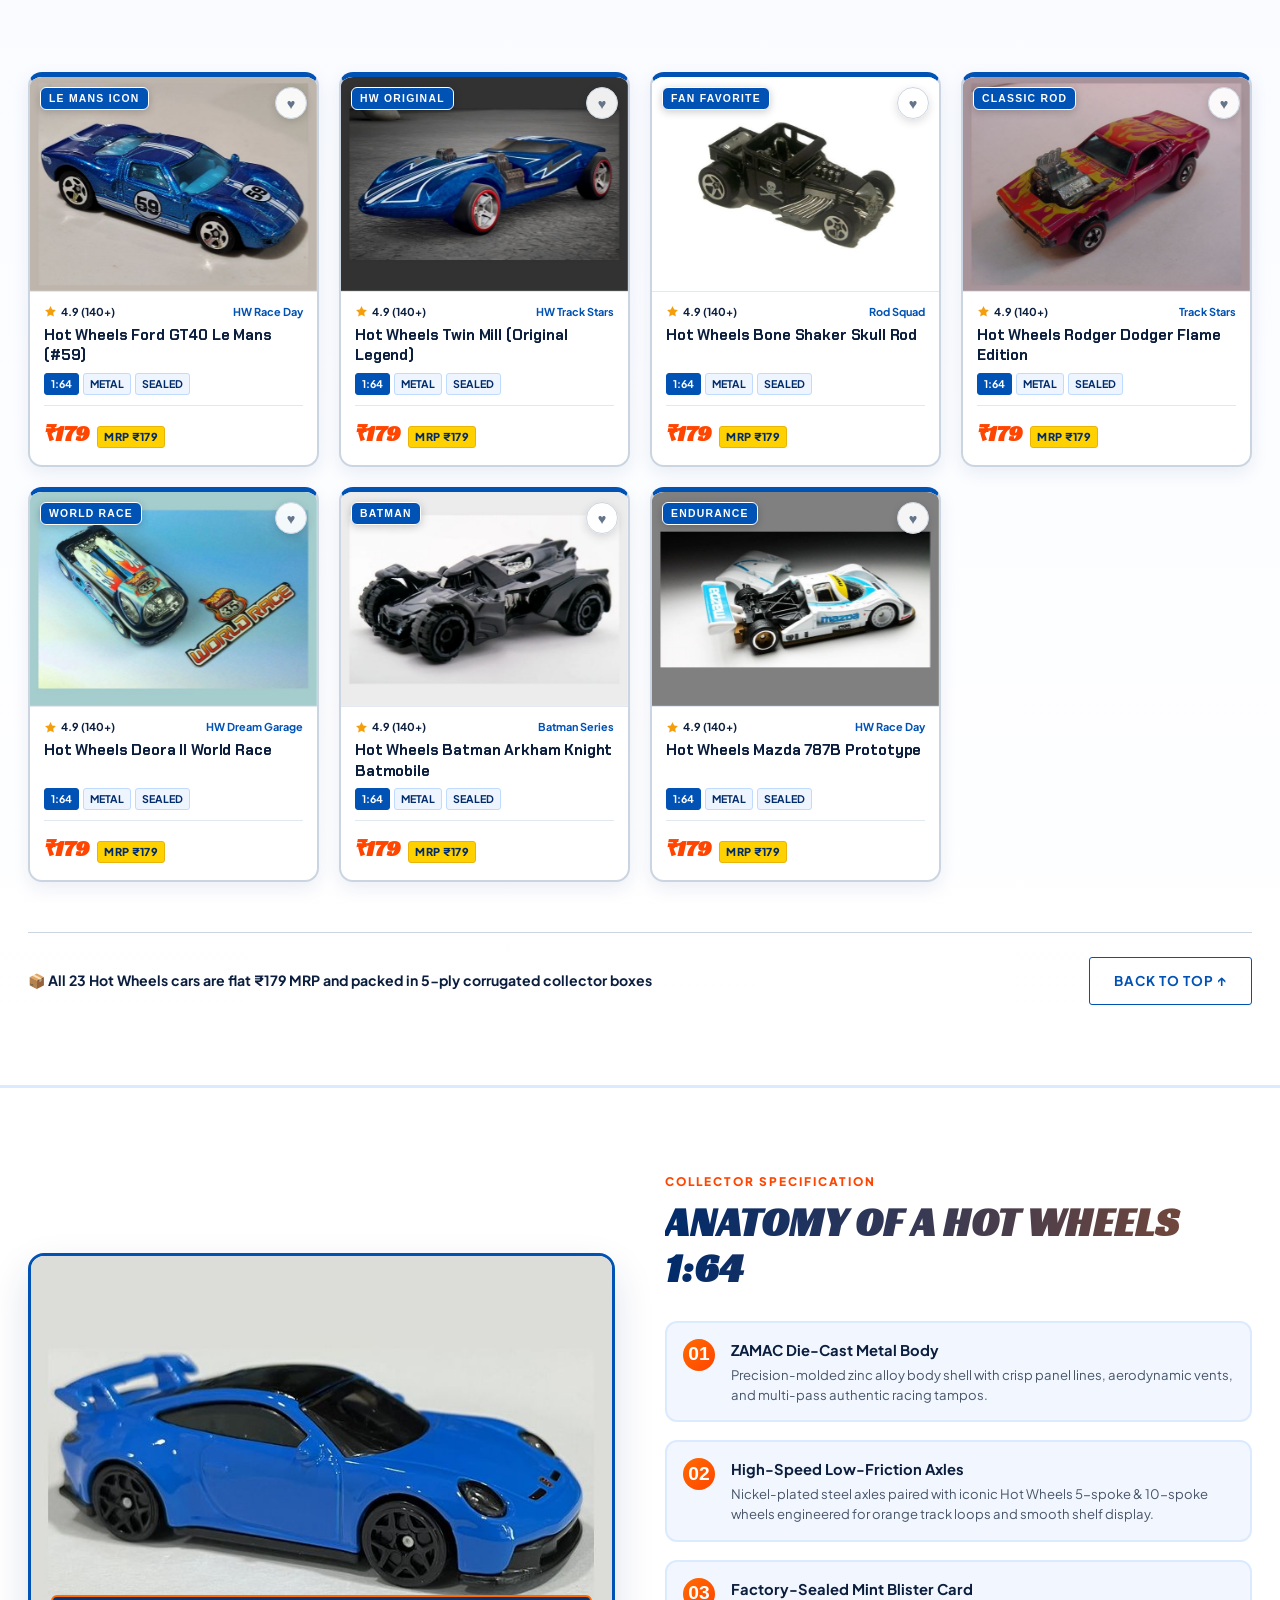
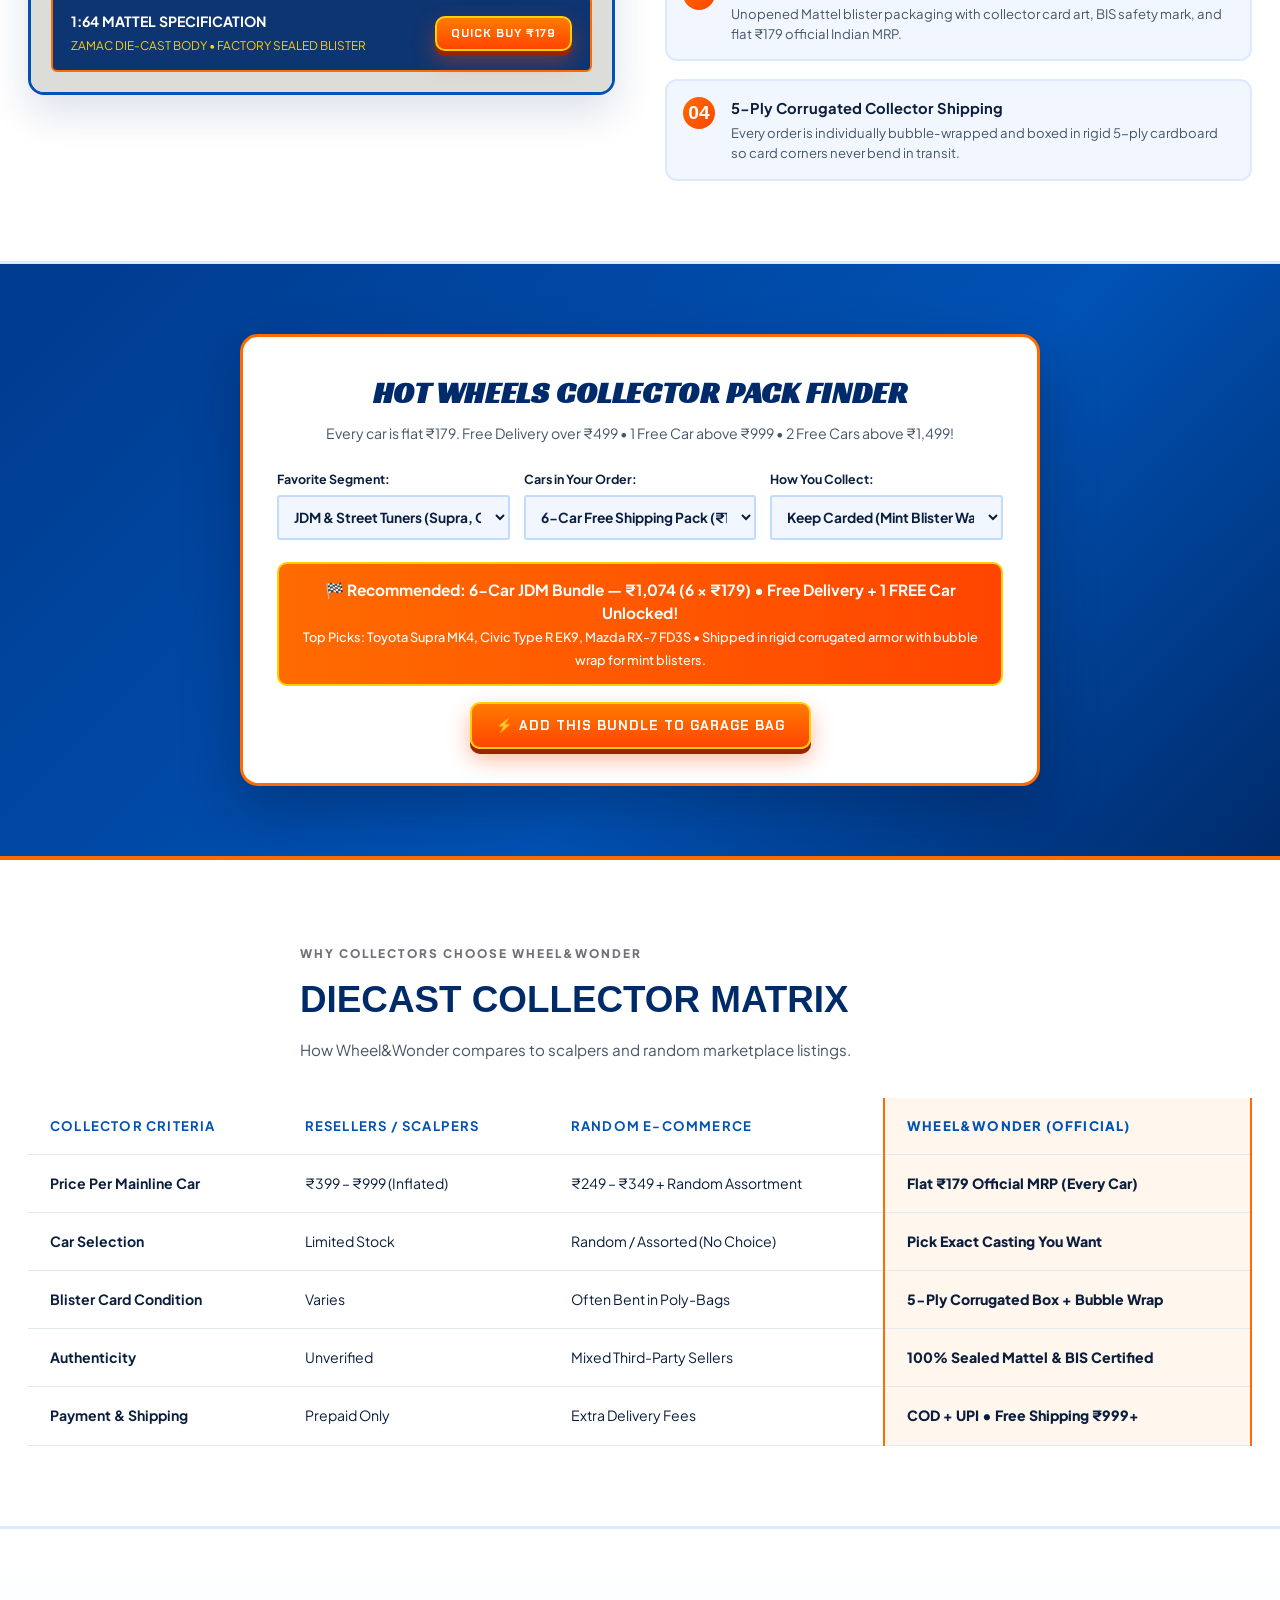
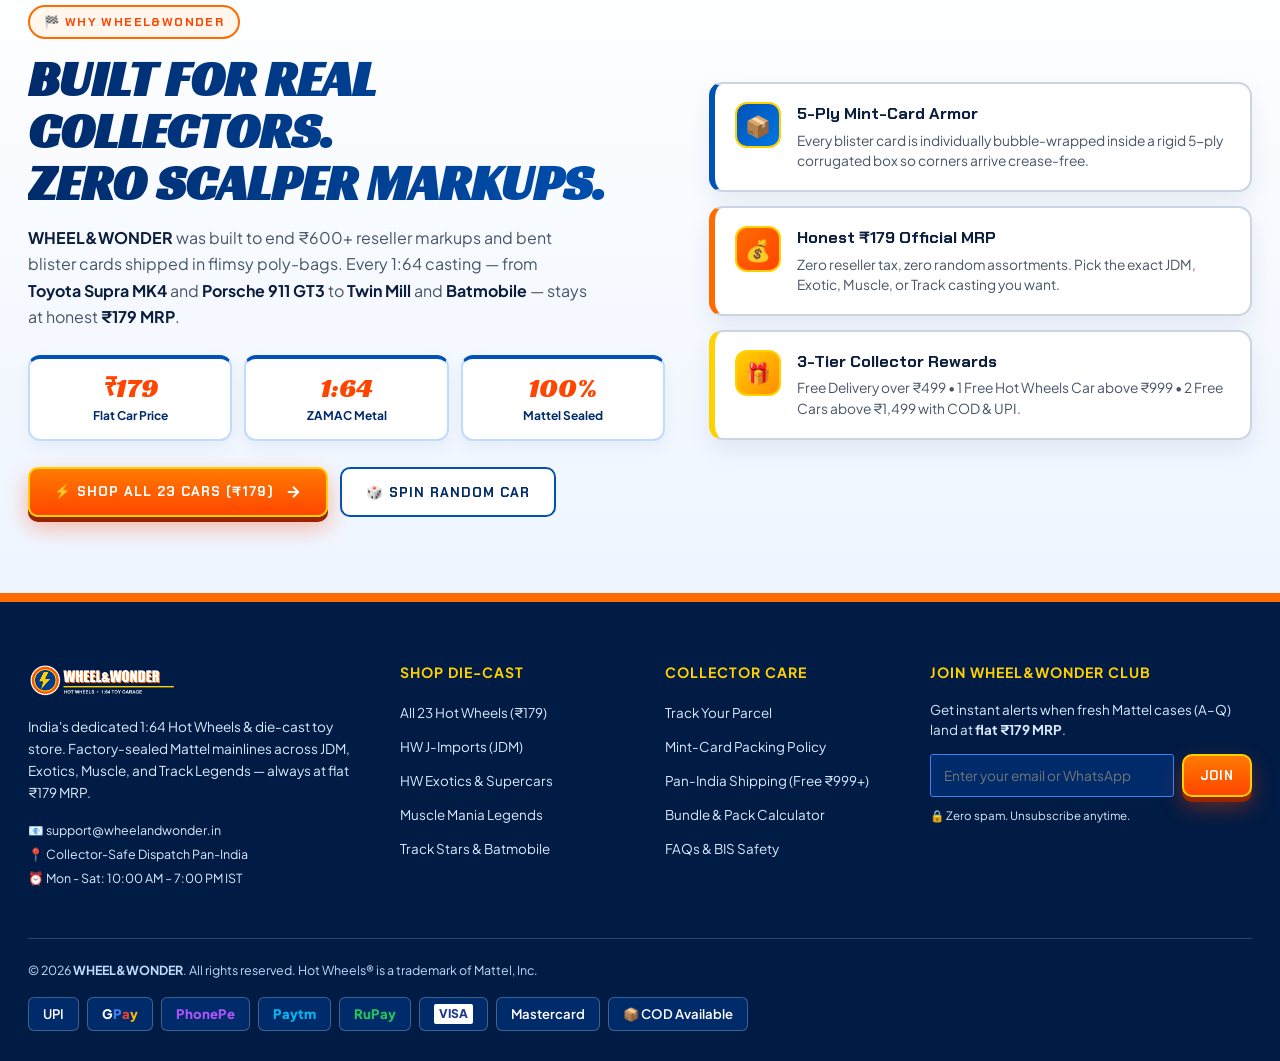
==== commit 66151f4f: "Rebuild Collector Manifesto section & add extra kinetic animations" ====
--- a/preview-store.html
+++ b/preview-store.html
@@ -1654,47 +1654,65 @@
       </div>
     </section>
 
-    <!-- Brand Story -->
-    <section class="section-brand-story" id="brand-story" style="padding: 90px 0; border-bottom: 1px solid #1f1f1f;">
+    <!-- Rebuilt Collector Manifesto & Promise Section -->
+    <section class="section-brand-story" id="brand-story">
       <div class="container">
-        <div class="brand-story-grid">
-          <div class="story-content">
-            <span class="story-tag">COLLECTOR MANIFESTO</span>
-            <h2 class="story-heading">BUILT FOR REAL COLLECTORS.<br>ZERO SCALPER MARKUPS.</h2>
-            <div class="story-text">
-              <p><strong>WHEEL&WONDER</strong> was born out of frustration with scalped Hot Wheels prices and bent blister cards shipped in flimsy plastic mailers.</p>
-              <p>Every 1:64 mainline casting in our vault — from <strong>Toyota Supra MK4</strong> and <strong>Porsche 911 GT3</strong> to <strong>Twin Mill</strong> and <strong>Batmobile</strong> — is priced strictly at <strong>₹179 MRP</strong>.</p>
-              <p>Pick the exact car you want, get it packed in rigid 5-ply corrugated armor, and enjoy fast Pan-India delivery with Cash on Delivery or UPI.</p>
-            </div>
-            <div class="story-metrics">
-              <div class="metric-item"><span class="metric-num">₹179</span><span class="metric-label">Flat Price Per Car</span></div>
-              <div class="metric-item"><span class="metric-num">1:64</span><span class="metric-label">ZAMAC Die-Cast</span></div>
-              <div class="metric-item"><span class="metric-num">100%</span><span class="metric-label">Mattel Sealed</span></div>
-            </div>
-          </div>
-
-          <div class="story-visual">
-            <div class="story-card">
-              <div class="story-card-inner">
-                <div class="story-badge">MINT CARD GUARANTEE</div>
-                <div class="fabric-macro-visual">
-                  <svg viewBox="0 0 320 220" fill="none" xmlns="http://www.w3.org/2000/svg" class="fabric-svg">
-                    <rect width="320" height="220" rx="12" fill="#002b6b"/>
-                    <pattern id="trackGrid" width="24" height="24" patternUnits="userSpaceOnUse">
-                      <path d="M 24 0 L 0 0 0 24" fill="none" stroke="#0052b4" stroke-width="1"/>
-                    </pattern>
-                    <rect width="320" height="220" fill="url(#trackGrid)"/>
-                    <circle cx="160" cy="95" r="52" stroke="#ffd100" stroke-width="2" stroke-dasharray="6 4" fill="none"/>
-                    <circle cx="160" cy="95" r="34" stroke="#ff6b00" stroke-width="4" fill="#001b44"/>
-                    <polygon points="158,72 172,72 162,92 176,92 152,118 158,97 146,97" fill="#ffffff"/>
-                    <text x="160" y="170" text-anchor="middle" fill="#ffffff" font-family="'Syne', sans-serif" font-weight="800" font-size="13" letter-spacing="2">WHEEL&WONDER 1:64</text>
-                    <text x="160" y="190" text-anchor="middle" fill="#f59e0b" font-family="sans-serif" font-weight="700" font-size="10" letter-spacing="1.5">FLAT ₹179 • ZERO BEND GUARANTEE</text>
-                  </svg>
-                </div>
-                <div class="story-quote">
-                  <p>"Every collector deserves mint cards at honest ₹179 MRP — never ₹600+ reseller tax."</p>
-                  <span>— WHEEL&WONDER Team, India</span>
-                </div>
+        <div class="ww-manifesto-grid">
+          <div class="ww-manifesto-left">
+            <span class="ww-manifesto-tag">🏁 WHY WHEEL&amp;WONDER</span>
+            <h2 class="ww-manifesto-title">BUILT FOR REAL COLLECTORS.<br>ZERO SCALPER MARKUPS.</h2>
+            <p class="ww-manifesto-copy">
+              <strong>WHEEL&amp;WONDER</strong> was built to end ₹600+ reseller markups and bent blister cards shipped in flimsy poly-bags. Every 1:64 casting — from <strong>Toyota Supra MK4</strong> and <strong>Porsche 911 GT3</strong> to <strong>Twin Mill</strong> and <strong>Batmobile</strong> — stays at honest <strong>₹179 MRP</strong>.
+            </p>
+
+            <div class="ww-stats-row">
+              <div class="ww-stat-tile">
+                <span class="ww-stat-num">₹179</span>
+                <span class="ww-stat-label">Flat Car Price</span>
+              </div>
+              <div class="ww-stat-tile">
+                <span class="ww-stat-num">1:64</span>
+                <span class="ww-stat-label">ZAMAC Metal</span>
+              </div>
+              <div class="ww-stat-tile">
+                <span class="ww-stat-num">100%</span>
+                <span class="ww-stat-label">Mattel Sealed</span>
+              </div>
+            </div>
+
+            <div class="ww-manifesto-actions">
+              <a href="#featured-cars" class="btn btn--primary">
+                <span>⚡ SHOP ALL 23 CARS (₹179)</span>
+                <svg width="18" height="18" viewBox="0 0 24 24" fill="none" stroke="currentColor" stroke-width="2.5"><path d="M5 12h14M12 5l7 7-7 7"/></svg>
+              </a>
+              <button type="button" class="btn btn--outline" onclick="document.getElementById('hwSpinRandomBtn')?.click();">
+                <span>🎲 SPIN RANDOM CAR</span>
+              </button>
+            </div>
+          </div>
+
+          <div class="ww-promise-stack">
+            <div class="ww-promise-card">
+              <div class="ww-promise-icon">📦</div>
+              <div>
+                <h3>5-Ply Mint-Card Armor</h3>
+                <p>Every blister card is individually bubble-wrapped inside a rigid 5-ply corrugated box so corners arrive crease-free.</p>
+              </div>
+            </div>
+
+            <div class="ww-promise-card">
+              <div class="ww-promise-icon">💰</div>
+              <div>
+                <h3>Honest ₹179 Official MRP</h3>
+                <p>Zero reseller tax, zero random assortments. Pick the exact JDM, Exotic, Muscle, or Track casting you want.</p>
+              </div>
+            </div>
+
+            <div class="ww-promise-card">
+              <div class="ww-promise-icon">🎁</div>
+              <div>
+                <h3>3-Tier Collector Rewards</h3>
+                <p>Free Delivery over ₹499 • 1 Free Hot Wheels Car above ₹999 • 2 Free Cars above ₹1,499 with COD &amp; UPI.</p>
               </div>
             </div>
           </div>
--- a/assets/base.css
+++ b/assets/base.css
@@ -5565,3 +5565,277 @@
     padding: 10px 10px 12px !important;
   }
 }
+
+
+/* ==========================================================================
+   REBUILT COLLECTOR MANIFESTO & EXTRA KINETIC WEBSITE ANIMATIONS
+   ========================================================================== */
+
+/* Text & Title Shimmer + Racing Entrance */
+@keyframes hwTextFlow {
+  0% { background-position: 0% 50%; }
+  50% { background-position: 100% 50%; }
+  100% { background-position: 0% 50%; }
+}
+
+@keyframes hwFloatPill {
+  0%, 100% { transform: translateY(0); }
+  50% { transform: translateY(-4px); }
+}
+
+@keyframes hwCarIdleFloat {
+  0%, 100% { transform: translateY(0px); }
+  50% { transform: translateY(-5px); }
+}
+
+.section-title,
+.anatomy-title,
+.ww-manifesto-title {
+  background-size: 200% auto !important;
+  animation: hwTextFlow 5s ease-in-out infinite !important;
+}
+
+.crazzzy-pill,
+.m-pill.hot {
+  animation: hwFloatPill 2.8s ease-in-out infinite;
+}
+
+/* Arrow & Icon Micro-Animations on Button Hover */
+.btn svg,
+.btn-quick-buy span,
+.btn-quick-add span,
+.filter-tab {
+  transition: transform 0.22s cubic-bezier(0.34, 1.56, 0.64, 1);
+}
+
+.btn:hover svg {
+  transform: translateX(4px);
+}
+
+.btn-quick-buy:hover,
+.btn-quick-add:hover {
+  transform: translateY(-2px) scale(1.03);
+}
+
+.feature-item:hover .feature-icon-box,
+.ww-promise-card:hover .ww-promise-icon,
+.anatomy-point:hover .point-index {
+  transform: scale(1.12) rotate(-6deg);
+  transition: transform 0.25s cubic-bezier(0.34, 1.56, 0.64, 1);
+}
+
+/* Rebuilt Clean Hot Wheels Collector Manifesto Section */
+.section-brand-story {
+  padding: 76px 0 !important;
+  background: linear-gradient(180deg, #ffffff 0%, #eef5ff 100%) !important;
+  border-bottom: 4px solid var(--hw-orange) !important;
+}
+
+.ww-manifesto-grid {
+  display: grid;
+  grid-template-columns: 1.08fr 0.92fr;
+  gap: 44px;
+  align-items: center;
+}
+
+.ww-manifesto-tag {
+  display: inline-flex;
+  align-items: center;
+  gap: 8px;
+  background: #fff7ed;
+  border: 2px solid var(--hw-orange);
+  color: var(--hw-orange-hot);
+  font-family: var(--font-hw-tech);
+  font-size: 0.76rem;
+  font-weight: 800;
+  letter-spacing: 1.4px;
+  text-transform: uppercase;
+  padding: 6px 14px;
+  border-radius: 999px;
+  margin-bottom: 14px;
+}
+
+.ww-manifesto-title {
+  font-family: var(--font-hw-display) !important;
+  font-size: clamp(2rem, 4vw, 3.1rem);
+  line-height: 1.05;
+  text-transform: uppercase;
+  margin-bottom: 16px;
+  background: linear-gradient(90deg, var(--hw-blue-dark) 0%, var(--hw-blue) 50%, var(--hw-orange) 100%);
+  -webkit-background-clip: text;
+  -webkit-text-fill-color: transparent;
+}
+
+.ww-manifesto-copy {
+  font-size: 1rem;
+  line-height: 1.65;
+  color: var(--hw-muted);
+  margin-bottom: 24px;
+  max-width: 560px;
+}
+
+.ww-manifesto-copy strong {
+  color: var(--hw-ink);
+}
+
+.ww-stats-row {
+  display: grid;
+  grid-template-columns: repeat(3, 1fr);
+  gap: 12px;
+  margin-bottom: 26px;
+}
+
+.ww-stat-tile {
+  background: #ffffff;
+  border: 2px solid #bfdbfe;
+  border-top: 4px solid var(--hw-blue);
+  border-radius: 12px;
+  padding: 14px 12px;
+  text-align: center;
+  box-shadow: 0 6px 16px rgba(0, 43, 107, 0.06);
+  transition: transform 0.25s cubic-bezier(0.34, 1.56, 0.64, 1), border-color 0.2s;
+}
+
+.ww-stat-tile:hover {
+  transform: translateY(-4px);
+  border-color: var(--hw-orange);
+  border-top-color: var(--hw-orange);
+}
+
+.ww-stat-num {
+  display: block;
+  font-family: var(--font-hw-display);
+  font-size: 1.75rem;
+  line-height: 1.1;
+  color: var(--hw-orange-hot);
+  margin-bottom: 4px;
+}
+
+.ww-stat-label {
+  display: block;
+  font-size: 0.75rem;
+  font-weight: 700;
+  color: var(--hw-blue-dark);
+}
+
+.ww-manifesto-actions {
+  display: flex;
+  flex-wrap: wrap;
+  gap: 12px;
+}
+
+.ww-manifesto-actions .btn--outline {
+  border: 2px solid var(--hw-blue) !important;
+  color: var(--hw-blue-dark) !important;
+  background: #ffffff !important;
+  border-radius: 10px !important;
+  font-family: var(--font-hw-tech) !important;
+}
+
+.ww-manifesto-actions .btn--outline:hover {
+  background: var(--hw-blue) !important;
+  color: #ffffff !important;
+}
+
+/* Right Side: Clean 3-Card Collector Promise Stack */
+.ww-promise-stack {
+  display: flex;
+  flex-direction: column;
+  gap: 14px;
+}
+
+.ww-promise-card {
+  display: flex;
+  align-items: flex-start;
+  gap: 16px;
+  background: #ffffff;
+  border: 2px solid #cbd5e1;
+  border-left: 6px solid var(--hw-blue);
+  border-radius: 14px;
+  padding: 18px 20px;
+  box-shadow: 0 10px 24px rgba(0, 43, 107, 0.08);
+  transition: transform 0.25s cubic-bezier(0.34, 1.56, 0.64, 1), border-color 0.2s, box-shadow 0.2s;
+}
+
+.ww-promise-card:nth-child(2) {
+  border-left-color: var(--hw-orange);
+}
+
+.ww-promise-card:nth-child(3) {
+  border-left-color: var(--hw-yellow);
+}
+
+.ww-promise-card:hover {
+  transform: translateX(6px);
+  border-color: var(--hw-orange);
+  box-shadow: 0 14px 30px rgba(0, 59, 142, 0.14);
+}
+
+.ww-promise-icon {
+  width: 46px;
+  height: 46px;
+  border-radius: 12px;
+  background: linear-gradient(135deg, var(--hw-blue), var(--hw-blue-bright));
+  border: 2px solid var(--hw-yellow);
+  color: #ffffff;
+  display: grid;
+  place-items: center;
+  font-size: 1.3rem;
+  flex-shrink: 0;
+}
+
+.ww-promise-card:nth-child(2) .ww-promise-icon {
+  background: linear-gradient(135deg, #ff6b00, #ff4500);
+}
+
+.ww-promise-card:nth-child(3) .ww-promise-icon {
+  background: linear-gradient(135deg, #ffd100, #ff8c00);
+  color: var(--hw-blue-dark);
+}
+
+.ww-promise-card h3 {
+  font-family: var(--font-hw-tech);
+  font-size: 1.02rem;
+  font-weight: 800;
+  color: var(--hw-ink);
+  margin-bottom: 4px;
+}
+
+.ww-promise-card p {
+  font-size: 0.86rem;
+  line-height: 1.5;
+  color: var(--hw-muted);
+  margin: 0;
+}
+
+@media (max-width: 900px) {
+  .ww-manifesto-grid {
+    grid-template-columns: 1fr;
+    gap: 28px;
+  }
+  .section-brand-story {
+    padding: 52px 0 !important;
+  }
+}
+
+@media (max-width: 520px) {
+  .ww-stats-row {
+    grid-template-columns: repeat(3, 1fr);
+    gap: 8px;
+  }
+  .ww-stat-tile {
+    padding: 10px 6px;
+  }
+  .ww-stat-num {
+    font-size: 1.3rem;
+  }
+  .ww-stat-label {
+    font-size: 0.65rem;
+  }
+  .ww-manifesto-actions {
+    flex-direction: column;
+  }
+  .ww-manifesto-actions .btn {
+    width: 100%;
+  }
+}
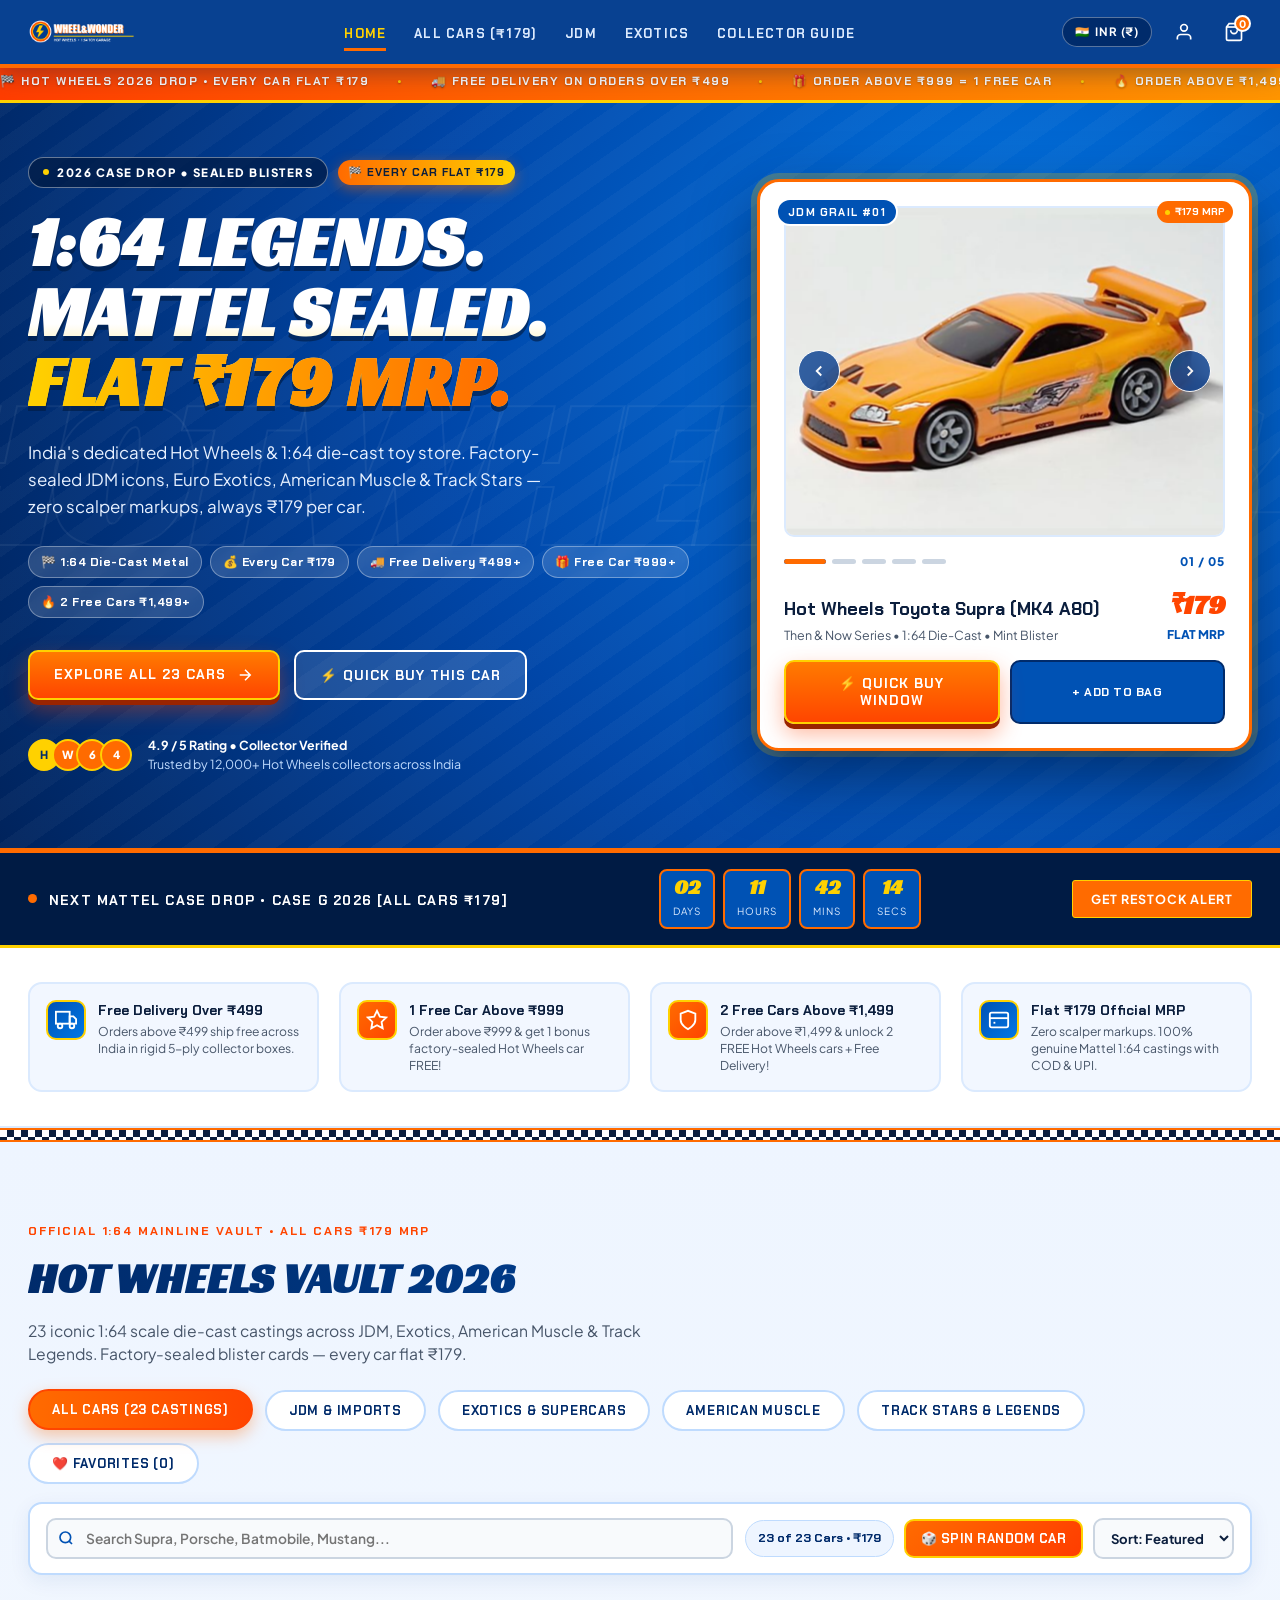
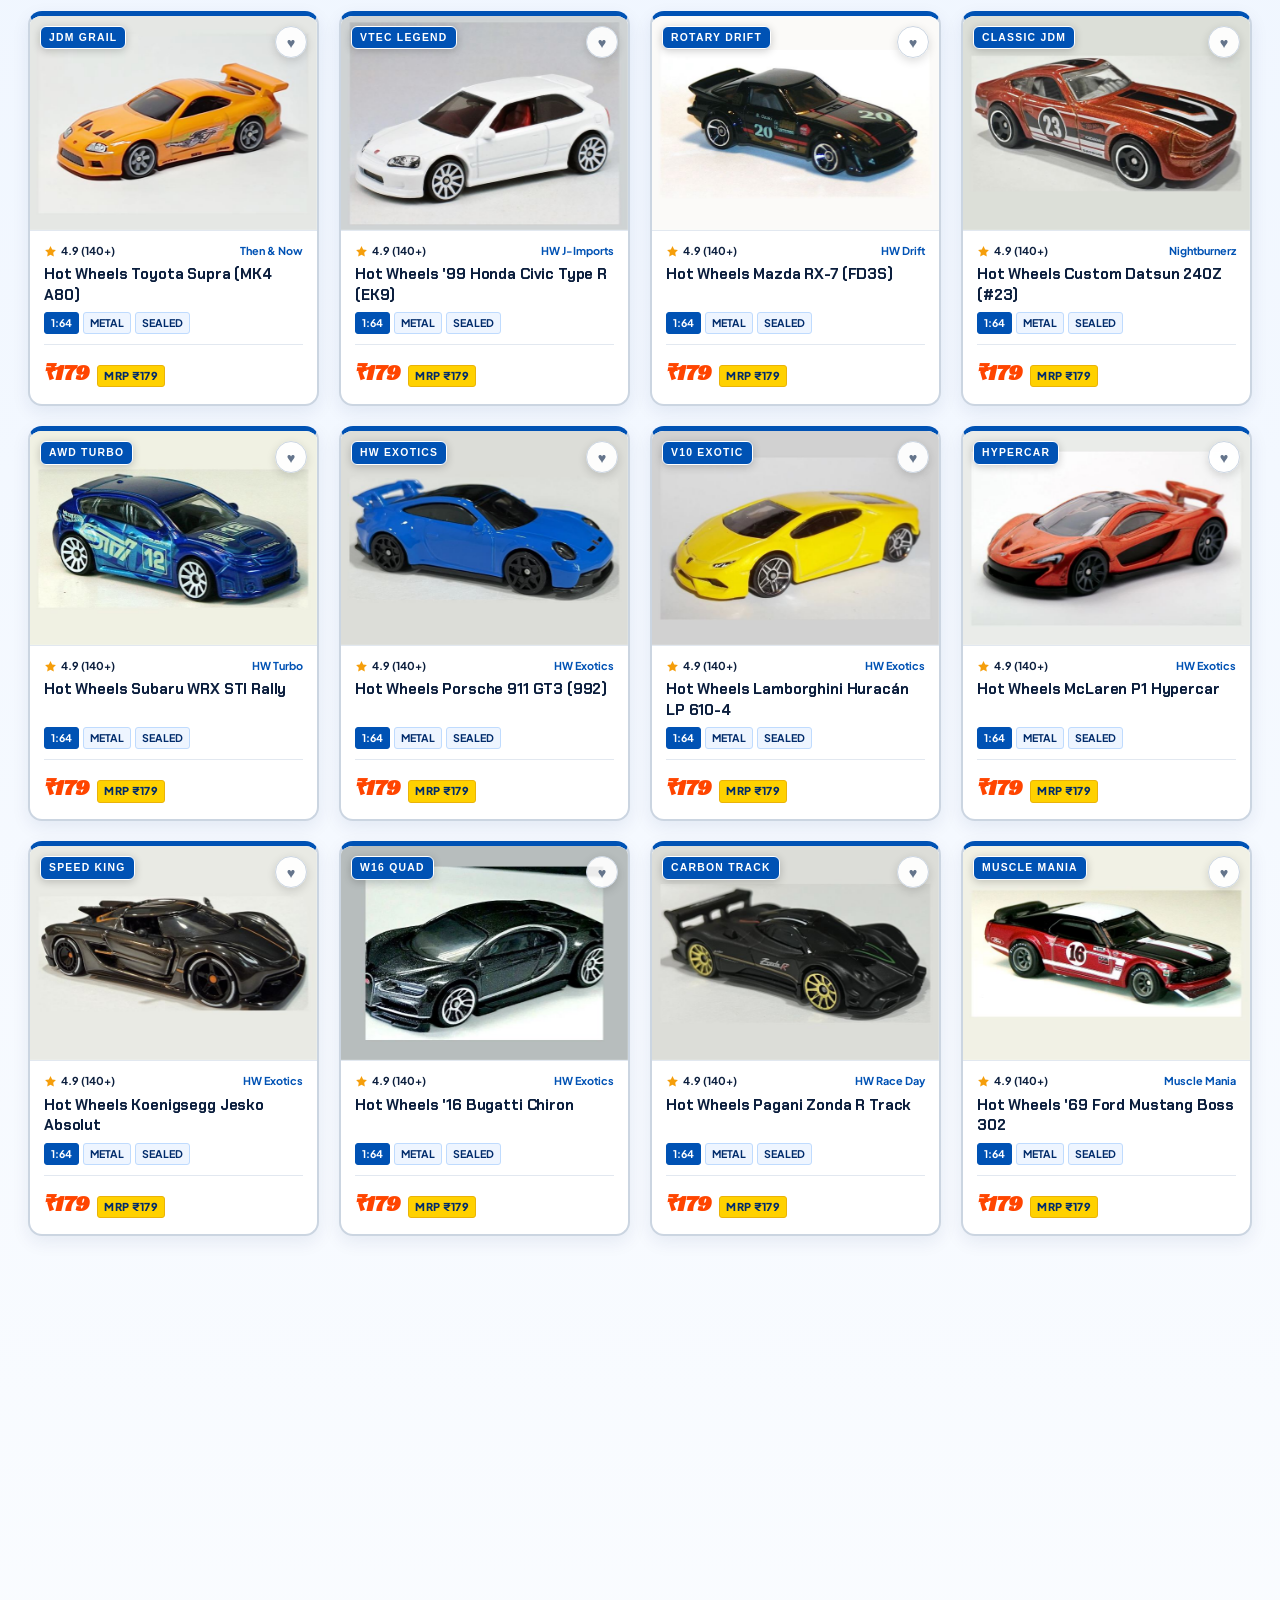
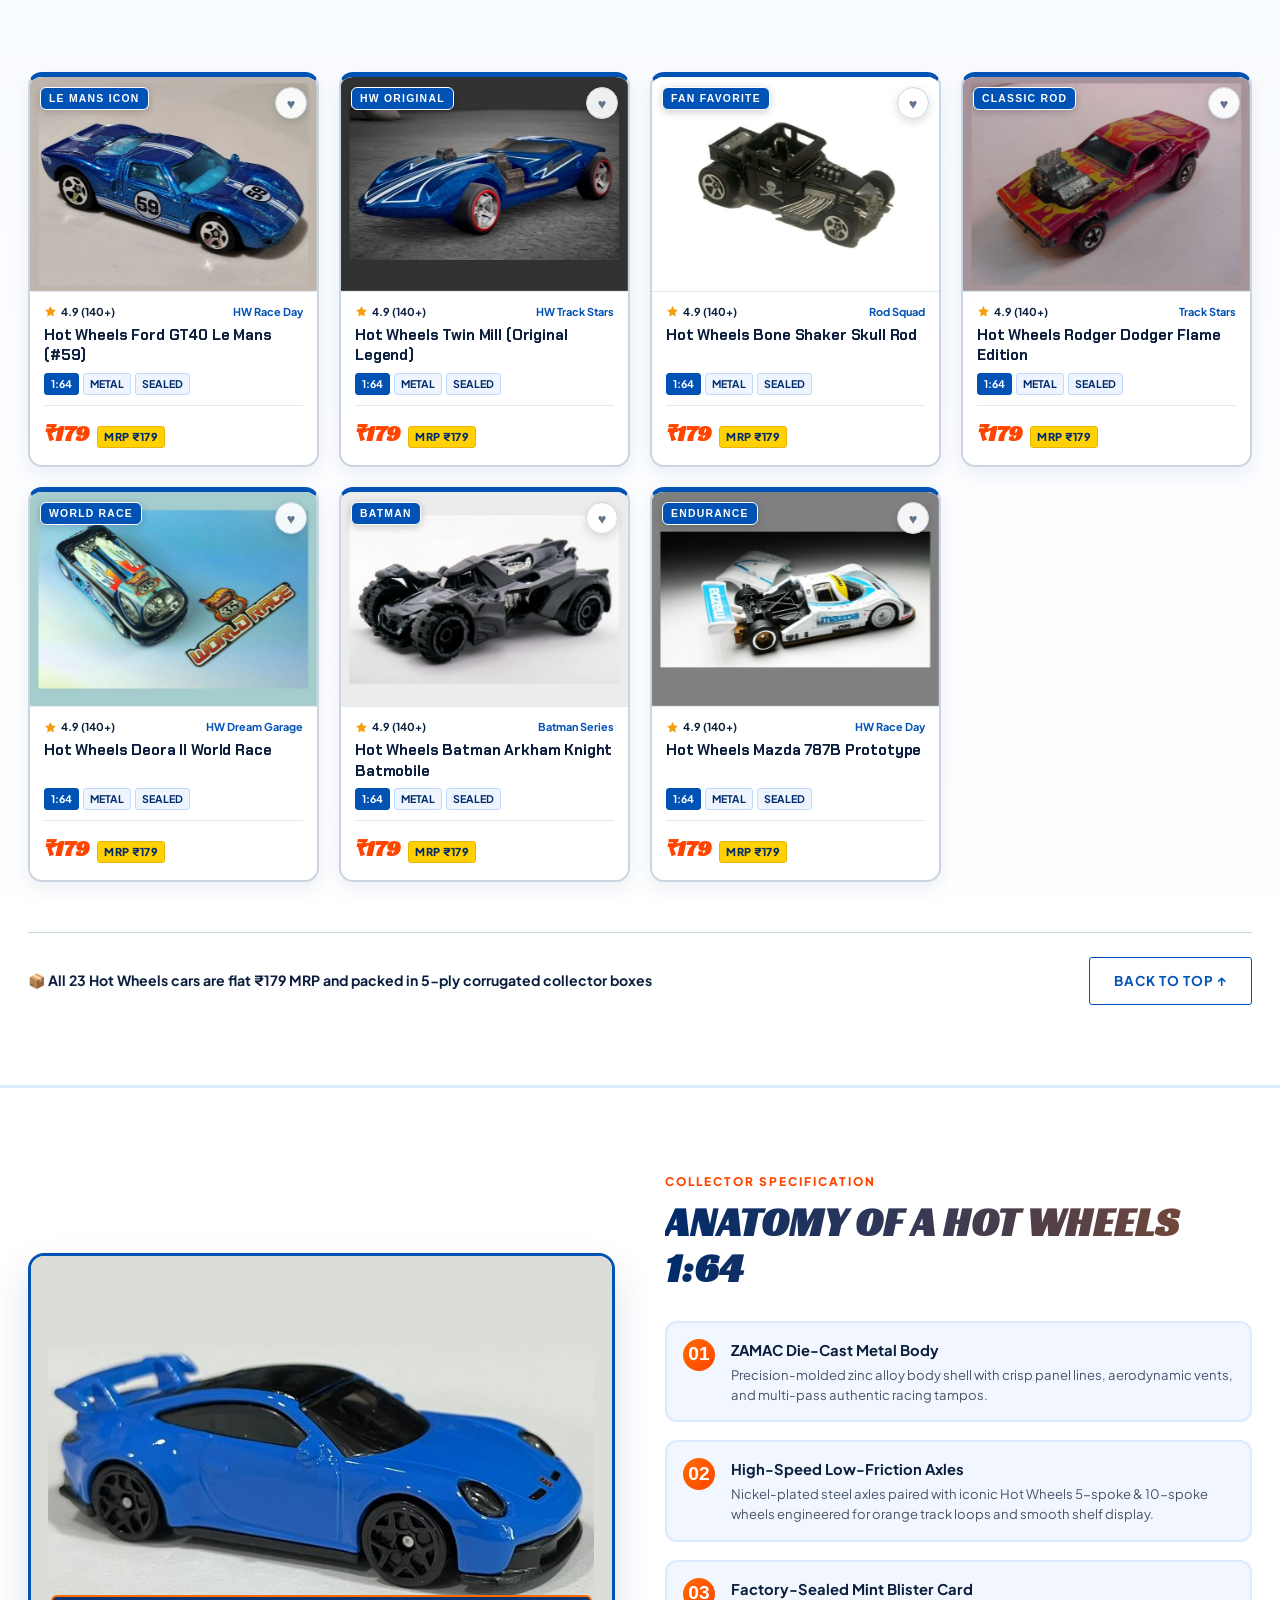
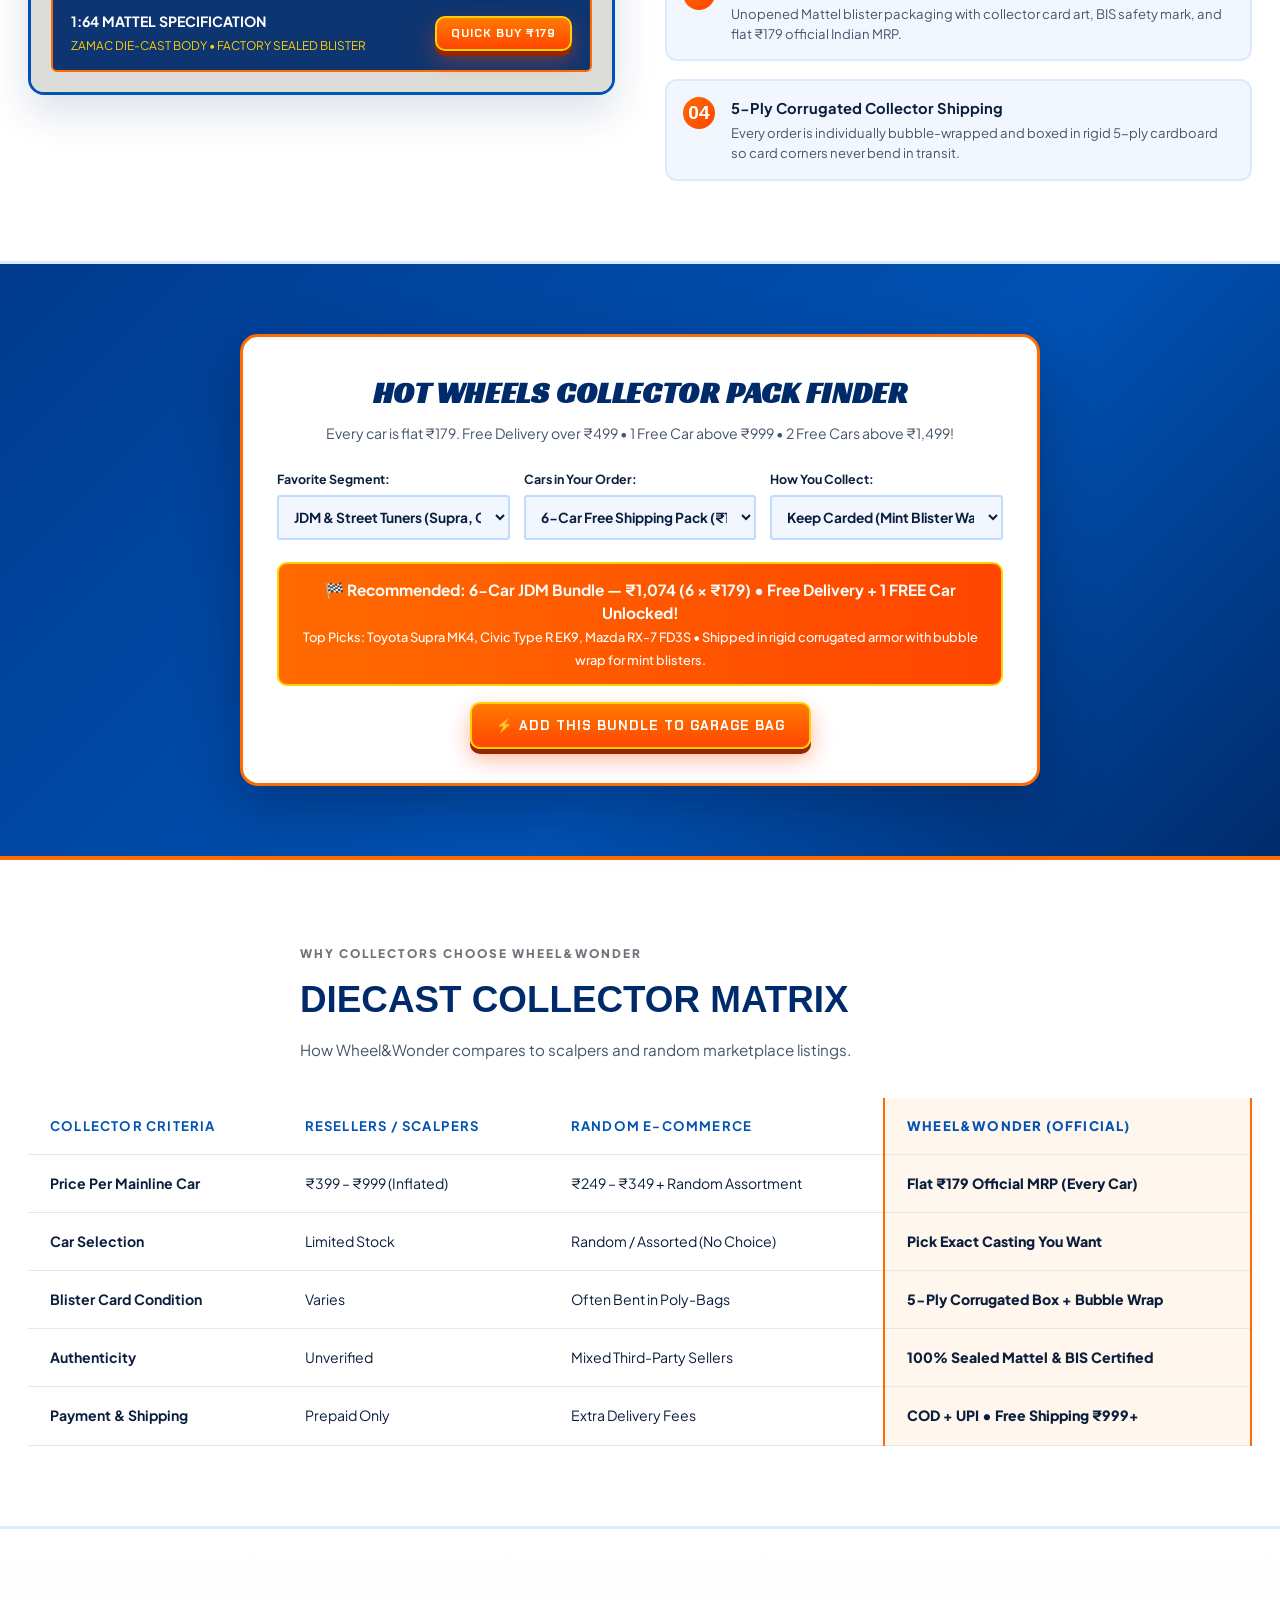
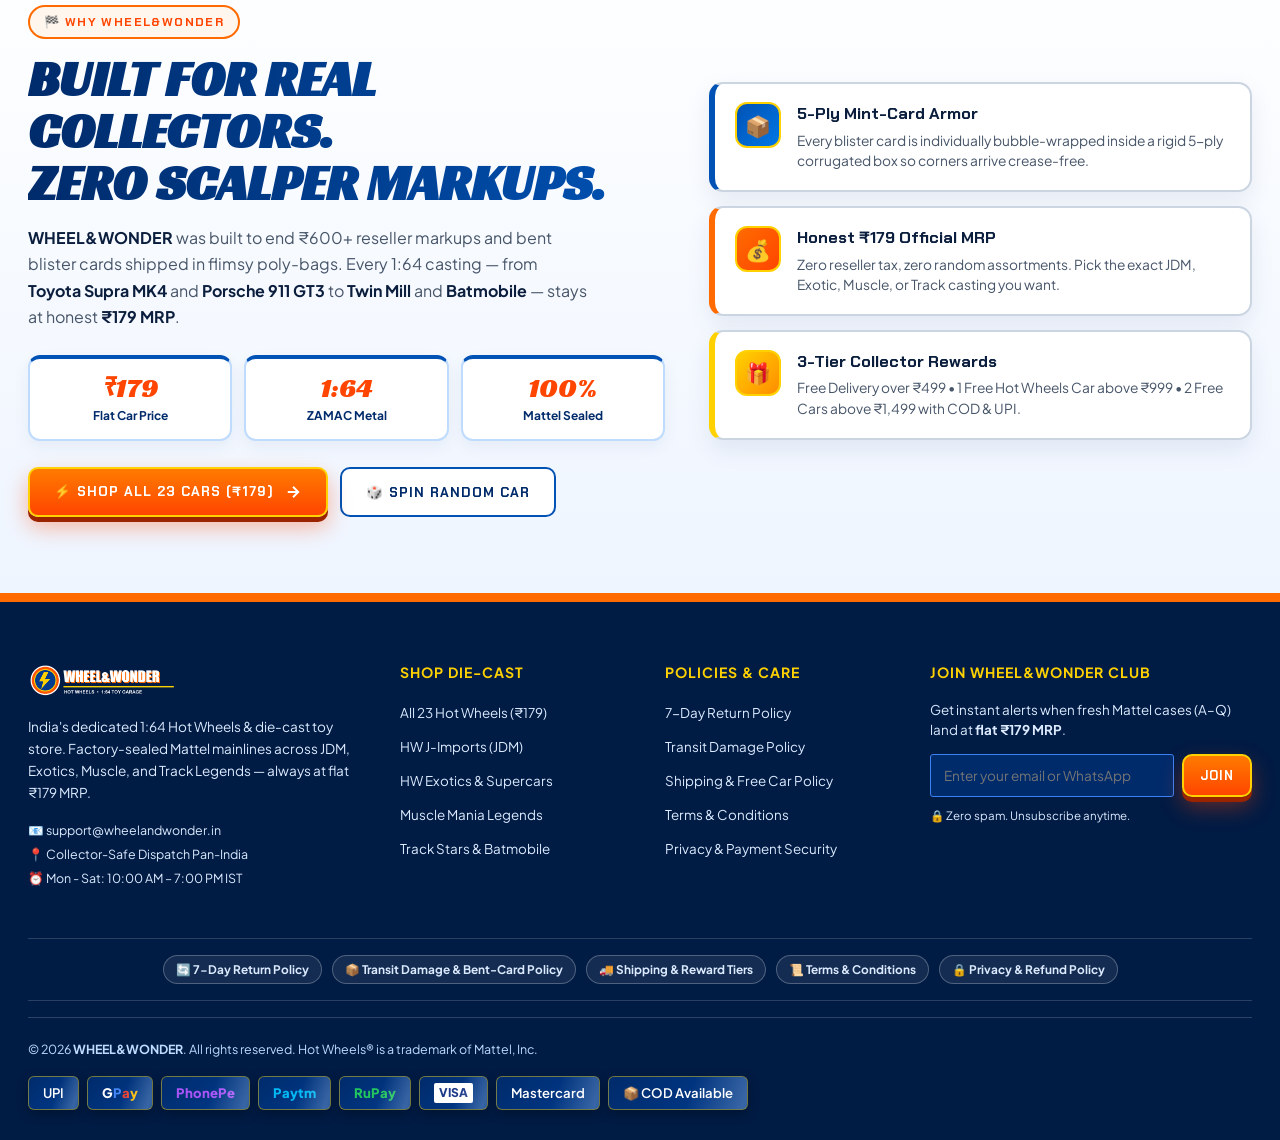
==== commit b0e0fee5: "Add store policies modal, payment & toast animations, and mobile card layout fix" ====
--- a/preview-store.html
+++ b/preview-store.html
@@ -157,6 +157,8 @@
           <li><a href="#featured-cars" onclick="document.querySelector('[data-filter=\'exotics\']')?.click();">Exotics &amp; Supercars</a></li>
           <li><a href="#featured-cars" onclick="document.querySelector('[data-filter=\'muscle\']')?.click();">Muscle &amp; Track Stars</a></li>
           <li><a href="#brand-story">Our Story</a></li>
+          <li><a href="#" data-policy-open="return">7-Day Return &amp; Damage Policy</a></li>
+          <li><a href="#" data-policy-open="terms">Terms &amp; Privacy Policy</a></li>
           <li><a href="#" class="mobile-login-link" id="MobileLoginLink">👤 Sign In / Create Account</a></li>
         </ul>
         <div class="mobile-nav-perks">
@@ -1750,13 +1752,13 @@
         </div>
 
         <div class="footer-col">
-          <h4 class="footer-col__title">Collector Care</h4>
+          <h4 class="footer-col__title">Policies &amp; Care</h4>
           <ul class="footer-links">
-            <li><a href="#">Track Your Parcel</a></li>
-            <li><a href="#">Mint-Card Packing Policy</a></li>
-            <li><a href="#">Pan-India Shipping (Free ₹999+)</a></li>
-            <li><a href="#fit-finder">Bundle &amp; Pack Calculator</a></li>
-            <li><a href="#">FAQs &amp; BIS Safety</a></li>
+            <li><a href="#" data-policy-open="return">7-Day Return Policy</a></li>
+            <li><a href="#" data-policy-open="damage">Transit Damage Policy</a></li>
+            <li><a href="#" data-policy-open="shipping">Shipping &amp; Free Car Policy</a></li>
+            <li><a href="#" data-policy-open="terms">Terms &amp; Conditions</a></li>
+            <li><a href="#" data-policy-open="privacy">Privacy &amp; Payment Security</a></li>
           </ul>
         </div>
 
@@ -1769,6 +1771,14 @@
           </form>
           <div class="newsletter-trust">🔒 Zero spam. Unsubscribe anytime.</div>
         </div>
+      </div>
+
+      <div class="ww-footer-policies">
+        <button type="button" class="ww-policy-pill-link" data-policy-open="return">🔄 7-Day Return Policy</button>
+        <button type="button" class="ww-policy-pill-link" data-policy-open="damage">📦 Transit Damage &amp; Bent-Card Policy</button>
+        <button type="button" class="ww-policy-pill-link" data-policy-open="shipping">🚚 Shipping &amp; Reward Tiers</button>
+        <button type="button" class="ww-policy-pill-link" data-policy-open="terms">📜 Terms &amp; Conditions</button>
+        <button type="button" class="ww-policy-pill-link" data-policy-open="privacy">🔒 Privacy &amp; Refund Policy</button>
       </div>
 
       <div class="footer-bottom">
@@ -1821,10 +1831,7 @@
           <div class="buying-window-option">
             <div class="option-header">
               <label class="option-label">Select Blister Card Preference (Same ₹179 MRP):</label>
-              <span class="fit-guide-link" onclick="alert('WHEEL&WONDER PACKAGING:
-• Long Card: Classic tall blister
-• Short Card: Compact card
-• Mint Pick: Hand-picked crease-free corners.');">📦 Mint Card Guide</span>
+              <span class="fit-guide-link" data-policy-open="damage">📦 Mint Card &amp; Damage Policy</span>
             </div>
             <div class="buying-window-sizes" id="BuyingWindowSizes">
               <button type="button" class="bw-size-btn active" data-size="Long Card">Long Card</button>
@@ -1924,9 +1931,70 @@
         <div class="cart-drawer__perks"><span>✓ Mint Card Corrugated Box</span><span>✓ Cash on Delivery (COD)</span></div>
         <div class="cart-drawer__subtotal-row"><span>Subtotal</span><span class="cart-drawer__subtotal-price" id="CartDrawerSubtotal">₹0</span></div>
         <p class="cart-drawer__taxes-note">GST included. Shipping calculated at checkout.</p>
-        <button type="button" class="btn--checkout" onclick="alert('In your live Shopify store, clicking this takes the customer straight to Shopify Checkout (UPI / Cards / COD)!');">
+        <button type="button" class="btn--checkout" onclick="window.showVimiToast('🚀 Proceeding to Secure Checkout (UPI / Cards / COD)!');">
           <span>PROCEED TO CHECKOUT • </span><span id="CartDrawerCheckoutTotal">₹0</span>
         </button>
+      </div>
+    </div>
+  </div>
+
+  <!-- STORE POLICIES & IMPORTANT DETAILS MODAL -->
+  <div id="PolicyModal" class="ww-policy-modal" aria-hidden="true" role="dialog" aria-modal="true" aria-label="Store Policies">
+    <div class="ww-policy-overlay" data-policy-close></div>
+    <div class="ww-policy-dialog">
+      <div class="ww-policy-header">
+        <h3>WHEEL&amp;WONDER — OFFICIAL STORE POLICIES</h3>
+        <button type="button" class="ww-policy-close" data-policy-close aria-label="Close policies">✕</button>
+      </div>
+      <div class="ww-policy-tabs">
+        <button type="button" class="ww-policy-tab active" data-policy-tab="return">7-Day Return Policy</button>
+        <button type="button" class="ww-policy-tab" data-policy-tab="damage">Damage &amp; Bent-Card Policy</button>
+        <button type="button" class="ww-policy-tab" data-policy-tab="shipping">Shipping &amp; Free Cars</button>
+        <button type="button" class="ww-policy-tab" data-policy-tab="terms">Terms &amp; Conditions</button>
+        <button type="button" class="ww-policy-tab" data-policy-tab="privacy">Privacy &amp; Refunds</button>
+      </div>
+      <div class="ww-policy-body">
+        <div class="ww-policy-pane active" data-policy-pane="return">
+          <h4>🔄 7-Day Easy Return &amp; Replacement Policy</h4>
+          <ul>
+            <li><strong>Eligibility:</strong> Returns or replacements are accepted within <strong>7 days of delivery</strong> if the wrong car was delivered or you received a defective casting.</li>
+            <li><strong>Condition:</strong> The Hot Wheels blister card must remain <strong>unopened, factory-sealed, and unused</strong> with original packaging intact.</li>
+            <li><strong>Pickup &amp; Resolution:</strong> Free doorstep reverse pickup is arranged across serviceable Indian pincodes. Refunds are credited within 3–5 business days (or instant store credit).</li>
+          </ul>
+        </div>
+        <div class="ww-policy-pane" data-policy-pane="damage">
+          <h4>📦 Transit Damage &amp; Bent-Card Protection Policy</h4>
+          <ul>
+            <li><strong>5-Ply Corrugated Armor:</strong> Every order is bubble-wrapped inside a rigid 5-ply box — we never ship Hot Wheels in flimsy poly-bags.</li>
+            <li><strong>48-Hour Unboxing Claim:</strong> If a blister card arrives cracked or crushed in transit, send a continuous <strong>unboxing video</strong> to <strong>support@wheelandwonder.in</strong> within 48 hours of delivery.</li>
+            <li><strong>100% Free Replacement / Refund:</strong> Verified transit damage qualifies for an immediate free replacement or full refund.</li>
+          </ul>
+        </div>
+        <div class="ww-policy-pane" data-policy-pane="shipping">
+          <h4>🚚 Pan-India Shipping &amp; 3-Tier Reward Policy</h4>
+          <ul>
+            <li><strong>Dispatch Time:</strong> Orders are packed and dispatched within <strong>24 hours</strong> (Mon–Sat) with live courier tracking.</li>
+            <li><strong>Order Over ₹499:</strong> <strong>FREE Pan-India Delivery</strong> unlocked automatically.</li>
+            <li><strong>Order Above ₹999:</strong> <strong>FREE Delivery + 1 FREE Factory-Sealed Hot Wheels Car</strong> included in your box!</li>
+            <li><strong>Order Above ₹1,499:</strong> <strong>FREE Delivery + 2 FREE Factory-Sealed Hot Wheels Cars</strong> included in your box!</li>
+          </ul>
+        </div>
+        <div class="ww-policy-pane" data-policy-pane="terms">
+          <h4>📜 Terms &amp; Conditions</h4>
+          <ul>
+            <li><strong>Pricing:</strong> All 1:64 Hot Wheels mainline castings are sold at flat <strong>₹179 Official Indian MRP</strong> (inclusive of GST).</li>
+            <li><strong>Authenticity &amp; Safety:</strong> 100% genuine Mattel products, BIS certified for India. Contains small parts — recommended for ages <strong>3+</strong>.</li>
+            <li><strong>Order Cancellation:</strong> Orders can be cancelled before dispatch by emailing <strong>support@wheelandwonder.in</strong>.</li>
+          </ul>
+        </div>
+        <div class="ww-policy-pane" data-policy-pane="privacy">
+          <h4>🔒 Privacy, Payment Security &amp; Refund Policy</h4>
+          <ul>
+            <li><strong>Secure Payments:</strong> 100% SSL-encrypted payments via UPI, GPay, PhonePe, Paytm, RuPay, Visa, Mastercard &amp; Cash on Delivery (COD).</li>
+            <li><strong>Zero Card Storage:</strong> We never store card or UPI PIN details. Your address &amp; phone are used strictly for order delivery &amp; tracking alerts.</li>
+            <li><strong>Support:</strong> Email <strong>support@wheelandwonder.in</strong> (Mon–Sat, 10 AM – 7 PM IST).</li>
+          </ul>
+        </div>
       </div>
     </div>
   </div>
--- a/assets/base.css
+++ b/assets/base.css
@@ -5839,3 +5839,273 @@
     width: 100%;
   }
 }
+
+
+/* ==========================================================================
+   PAYMENT ANIMATIONS, NOTIFICATIONS, POLICIES MODAL & MOBILE GLITCH FIXES
+   ========================================================================== */
+
+/* 1. Animated Payment Pills (PC & Phone) */
+@keyframes hwPayShimmer {
+  0% { background-position: -150% 0; }
+  100% { background-position: 250% 0; }
+}
+
+.payment-pill {
+  position: relative;
+  overflow: hidden;
+  background: linear-gradient(135deg, #002b6b 0%, #003b8e 100%) !important;
+  border: 1.5px solid rgba(255, 209, 0, 0.45) !important;
+  box-shadow: 0 4px 12px rgba(0, 0, 0, 0.25);
+  transition: transform 0.22s cubic-bezier(0.34, 1.56, 0.64, 1), border-color 0.2s, box-shadow 0.2s !important;
+}
+
+.payment-pill::after {
+  content: '';
+  position: absolute;
+  inset: 0;
+  background: linear-gradient(110deg, transparent 30%, rgba(255, 255, 255, 0.22) 50%, transparent 70%);
+  background-size: 200% 100%;
+  animation: hwPayShimmer 3.6s ease-in-out infinite;
+  pointer-events: none;
+}
+
+.payment-pill:hover,
+.payment-pill:active {
+  transform: translateY(-3px) scale(1.05) !important;
+  border-color: var(--hw-orange) !important;
+  box-shadow: 0 6px 18px rgba(255, 107, 0, 0.35) !important;
+}
+
+/* 2. High-Visibility Animated Toast Notification (PC & Phone) */
+.vimi-toast {
+  z-index: 999999 !important;
+  max-width: calc(100vw - 28px);
+  text-align: center;
+  box-shadow: 0 12px 32px rgba(0, 27, 68, 0.45) !important;
+}
+
+@media (max-width: 768px) {
+  .vimi-toast {
+    bottom: 88px !important;
+    font-size: 0.78rem !important;
+    padding: 10px 16px !important;
+  }
+  body.vimi-store {
+    padding-bottom: 84px !important;
+  }
+}
+
+/* 3. Store Policies & Trust Modal */
+.ww-policy-modal {
+  position: fixed;
+  inset: 0;
+  z-index: 999998;
+  display: flex;
+  align-items: center;
+  justify-content: center;
+  padding: 16px;
+  visibility: hidden;
+  opacity: 0;
+  transition: opacity 0.25s ease, visibility 0.25s ease;
+}
+
+.ww-policy-modal.is-open {
+  visibility: visible;
+  opacity: 1;
+}
+
+.ww-policy-overlay {
+  position: absolute;
+  inset: 0;
+  background: rgba(0, 18, 51, 0.78);
+  backdrop-filter: blur(8px);
+}
+
+.ww-policy-dialog {
+  position: relative;
+  width: 100%;
+  max-width: 760px;
+  max-height: 88vh;
+  background: #ffffff;
+  border: 3px solid var(--hw-blue);
+  border-radius: 18px;
+  overflow: hidden;
+  display: flex;
+  flex-direction: column;
+  z-index: 2;
+  box-shadow: 0 24px 60px rgba(0, 18, 51, 0.45);
+  transform: translateY(16px) scale(0.97);
+  transition: transform 0.28s cubic-bezier(0.16, 1, 0.3, 1);
+}
+
+.ww-policy-modal.is-open .ww-policy-dialog {
+  transform: translateY(0) scale(1);
+}
+
+.ww-policy-header {
+  display: flex;
+  align-items: center;
+  justify-content: space-between;
+  padding: 16px 20px;
+  background: var(--hw-blue);
+  border-bottom: 3px solid var(--hw-orange);
+  color: #ffffff;
+}
+
+.ww-policy-header h3 {
+  font-family: var(--font-hw-display);
+  font-size: 1.35rem;
+  letter-spacing: 0.03em;
+  margin: 0;
+}
+
+.ww-policy-close {
+  width: 34px;
+  height: 34px;
+  border-radius: 50%;
+  border: 1.5px solid #ffffff;
+  background: var(--hw-orange);
+  color: #ffffff;
+  font-weight: 800;
+  cursor: pointer;
+  display: grid;
+  place-items: center;
+}
+
+.ww-policy-tabs {
+  display: flex;
+  gap: 8px;
+  padding: 12px 16px;
+  background: #eef5ff;
+  border-bottom: 1.5px solid #bfdbfe;
+  overflow-x: auto;
+  scrollbar-width: none;
+}
+
+.ww-policy-tabs::-webkit-scrollbar {
+  display: none;
+}
+
+.ww-policy-tab {
+  flex: 0 0 auto;
+  padding: 7px 14px;
+  border-radius: 999px;
+  border: 1.5px solid #bfdbfe;
+  background: #ffffff;
+  color: var(--hw-blue-dark);
+  font-family: var(--font-hw-tech);
+  font-size: 0.76rem;
+  font-weight: 800;
+  cursor: pointer;
+  white-space: nowrap;
+}
+
+.ww-policy-tab.active {
+  background: var(--hw-orange);
+  border-color: var(--hw-orange-hot);
+  color: #ffffff;
+}
+
+.ww-policy-body {
+  padding: 20px 22px;
+  overflow-y: auto;
+  color: var(--hw-ink);
+  font-size: 0.9rem;
+  line-height: 1.6;
+}
+
+.ww-policy-pane {
+  display: none;
+}
+
+.ww-policy-pane.active {
+  display: block;
+}
+
+.ww-policy-pane h4 {
+  font-family: var(--font-hw-tech);
+  font-size: 1.05rem;
+  font-weight: 800;
+  color: var(--hw-blue-dark);
+  margin-bottom: 10px;
+}
+
+.ww-policy-pane ul {
+  padding-left: 18px;
+  display: flex;
+  flex-direction: column;
+  gap: 8px;
+}
+
+/* Footer Policy Quick Bar */
+.ww-footer-policies {
+  display: flex;
+  flex-wrap: wrap;
+  gap: 10px;
+  justify-content: center;
+  padding: 16px 0;
+  margin-bottom: 16px;
+  border-top: 1px solid rgba(255, 255, 255, 0.16);
+  border-bottom: 1px solid rgba(255, 255, 255, 0.16);
+}
+
+.ww-policy-pill-link {
+  background: rgba(255, 255, 255, 0.08);
+  border: 1px solid rgba(255, 255, 255, 0.25);
+  color: #dbeafe !important;
+  font-size: 0.74rem;
+  font-weight: 700;
+  padding: 6px 12px;
+  border-radius: 999px;
+  cursor: pointer;
+  transition: all 0.2s ease;
+}
+
+.ww-policy-pill-link:hover {
+  background: var(--hw-orange);
+  border-color: var(--hw-yellow);
+  color: #ffffff !important;
+  transform: translateY(-2px);
+}
+
+/* 4. MOBILE CARD GLITCH FIX: Actions sit cleanly BELOW the car photo (zero wheel overlap!) */
+@media (max-width: 768px) {
+  .product-card__media-wrapper {
+    aspect-ratio: auto !important;
+    display: flex !important;
+    flex-direction: column !important;
+    overflow: hidden !important;
+  }
+  .product-card__image {
+    aspect-ratio: 4 / 3 !important;
+    height: auto !important;
+    width: 100% !important;
+  }
+  .product-card__actions {
+    position: relative !important;
+    bottom: auto !important;
+    left: auto !important;
+    right: auto !important;
+    opacity: 1 !important;
+    transform: none !important;
+    padding: 6px 8px 6px !important;
+    gap: 6px !important;
+    background: #eef5ff !important;
+    border-top: 1px solid #dbeafe !important;
+  }
+  .btn-quick-buy,
+  .btn-quick-add {
+    padding: 7px 4px !important;
+    font-size: 0.63rem !important;
+    min-height: 32px !important;
+  }
+  .product-card__meta {
+    gap: 6px !important;
+  }
+  .product-card__fit-tag {
+    overflow: hidden;
+    text-overflow: ellipsis;
+    white-space: nowrap;
+  }
+}
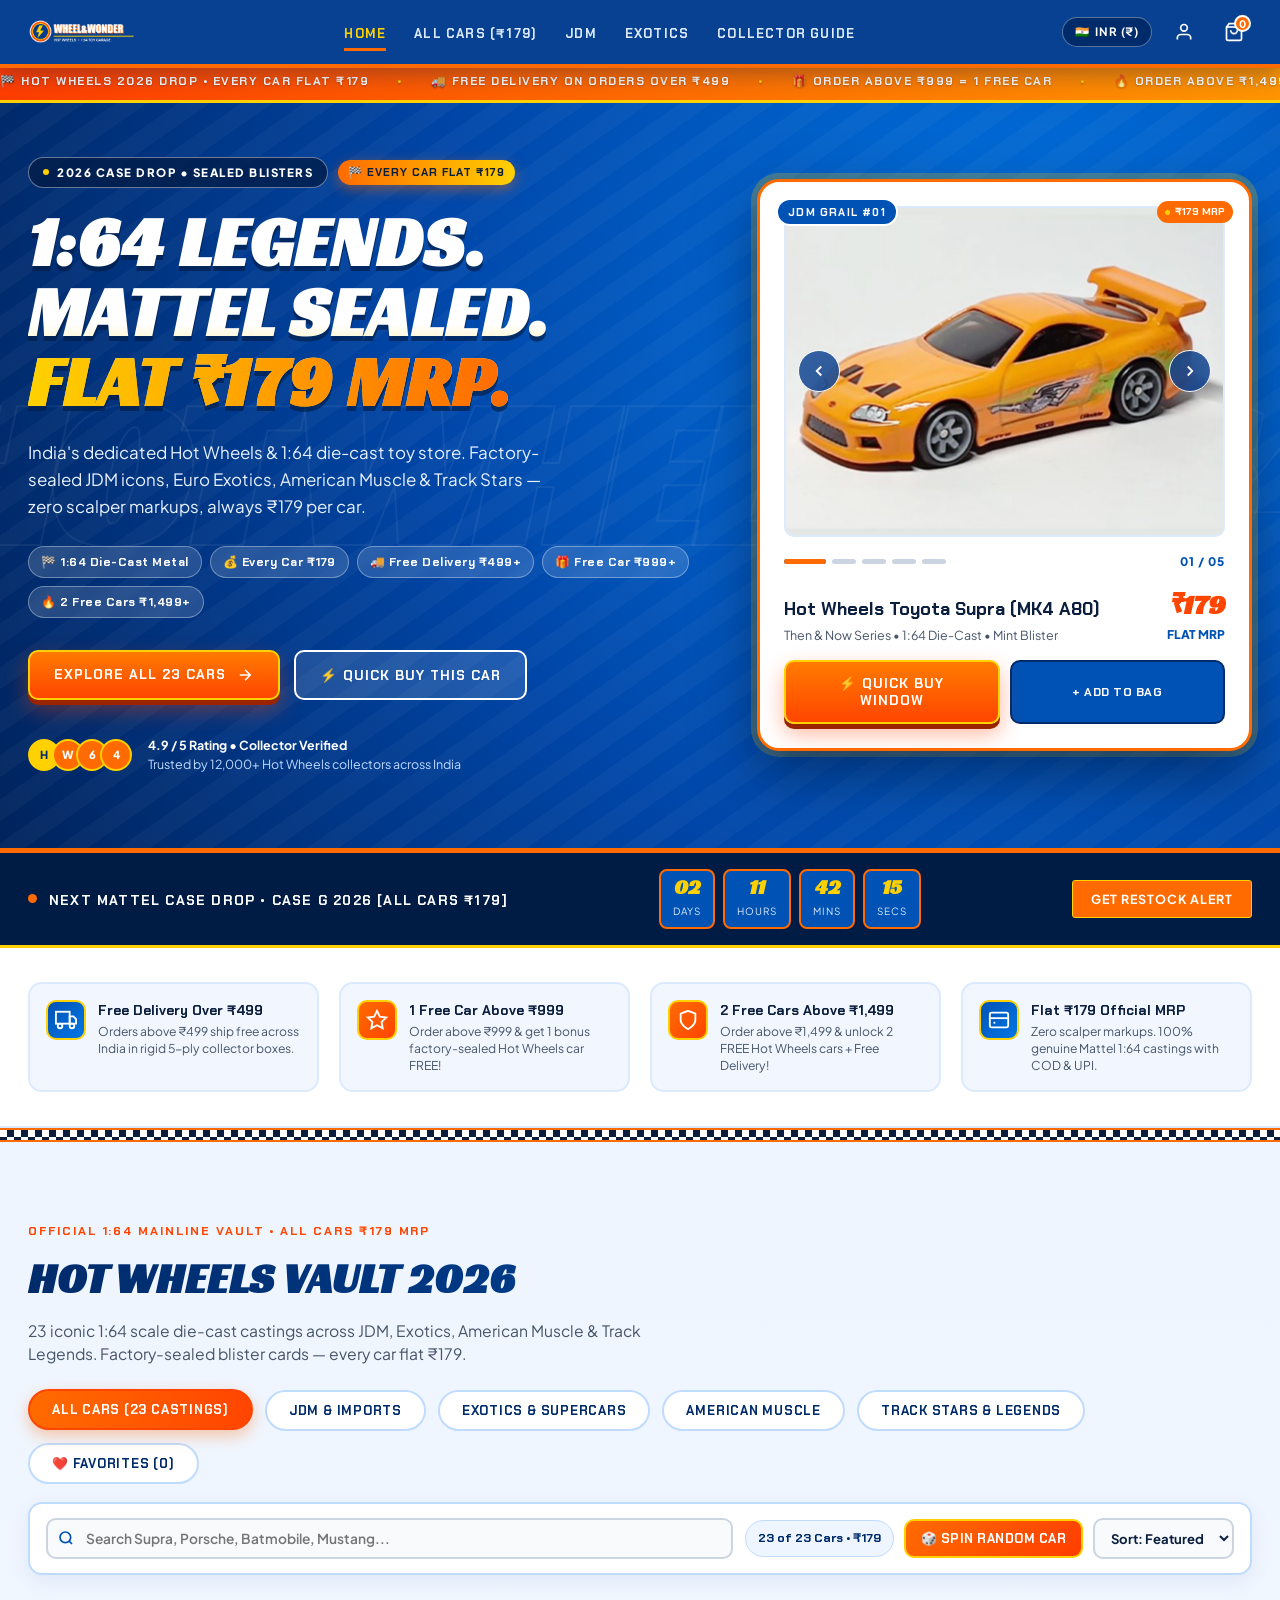
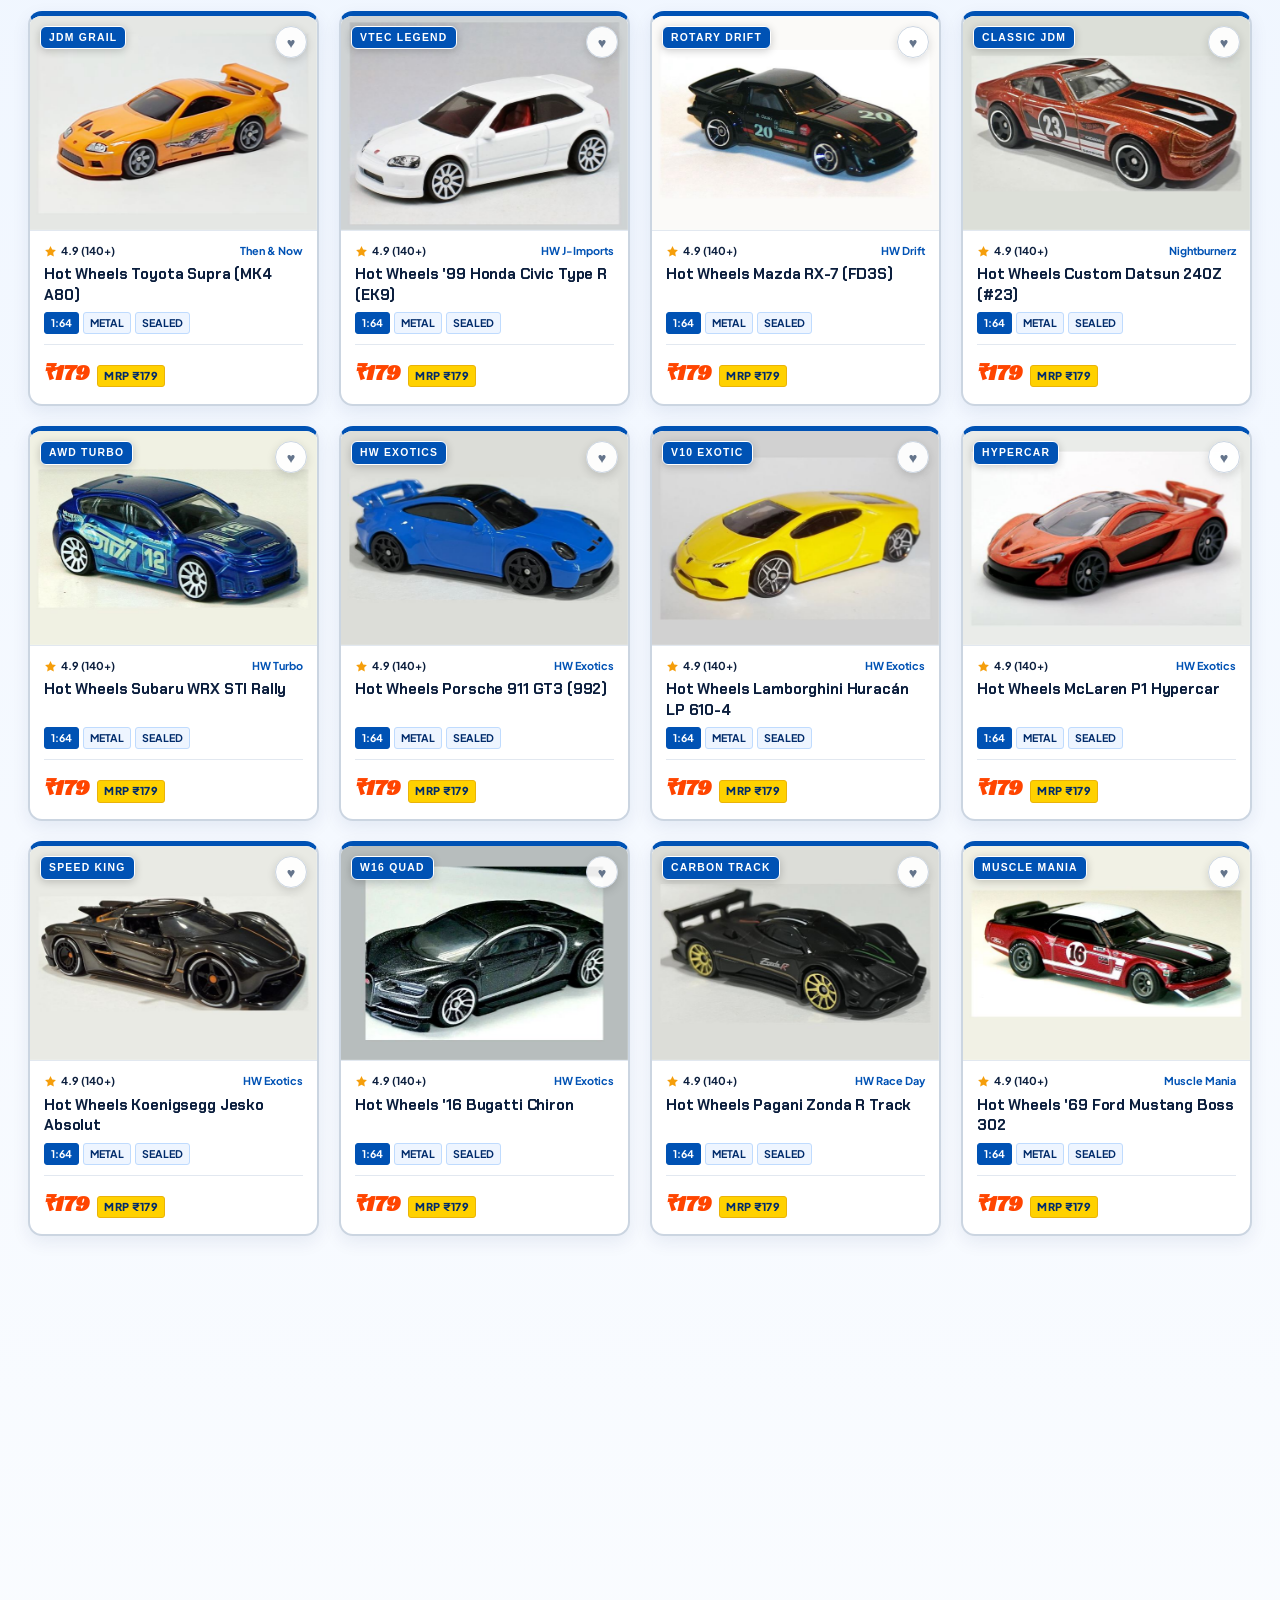
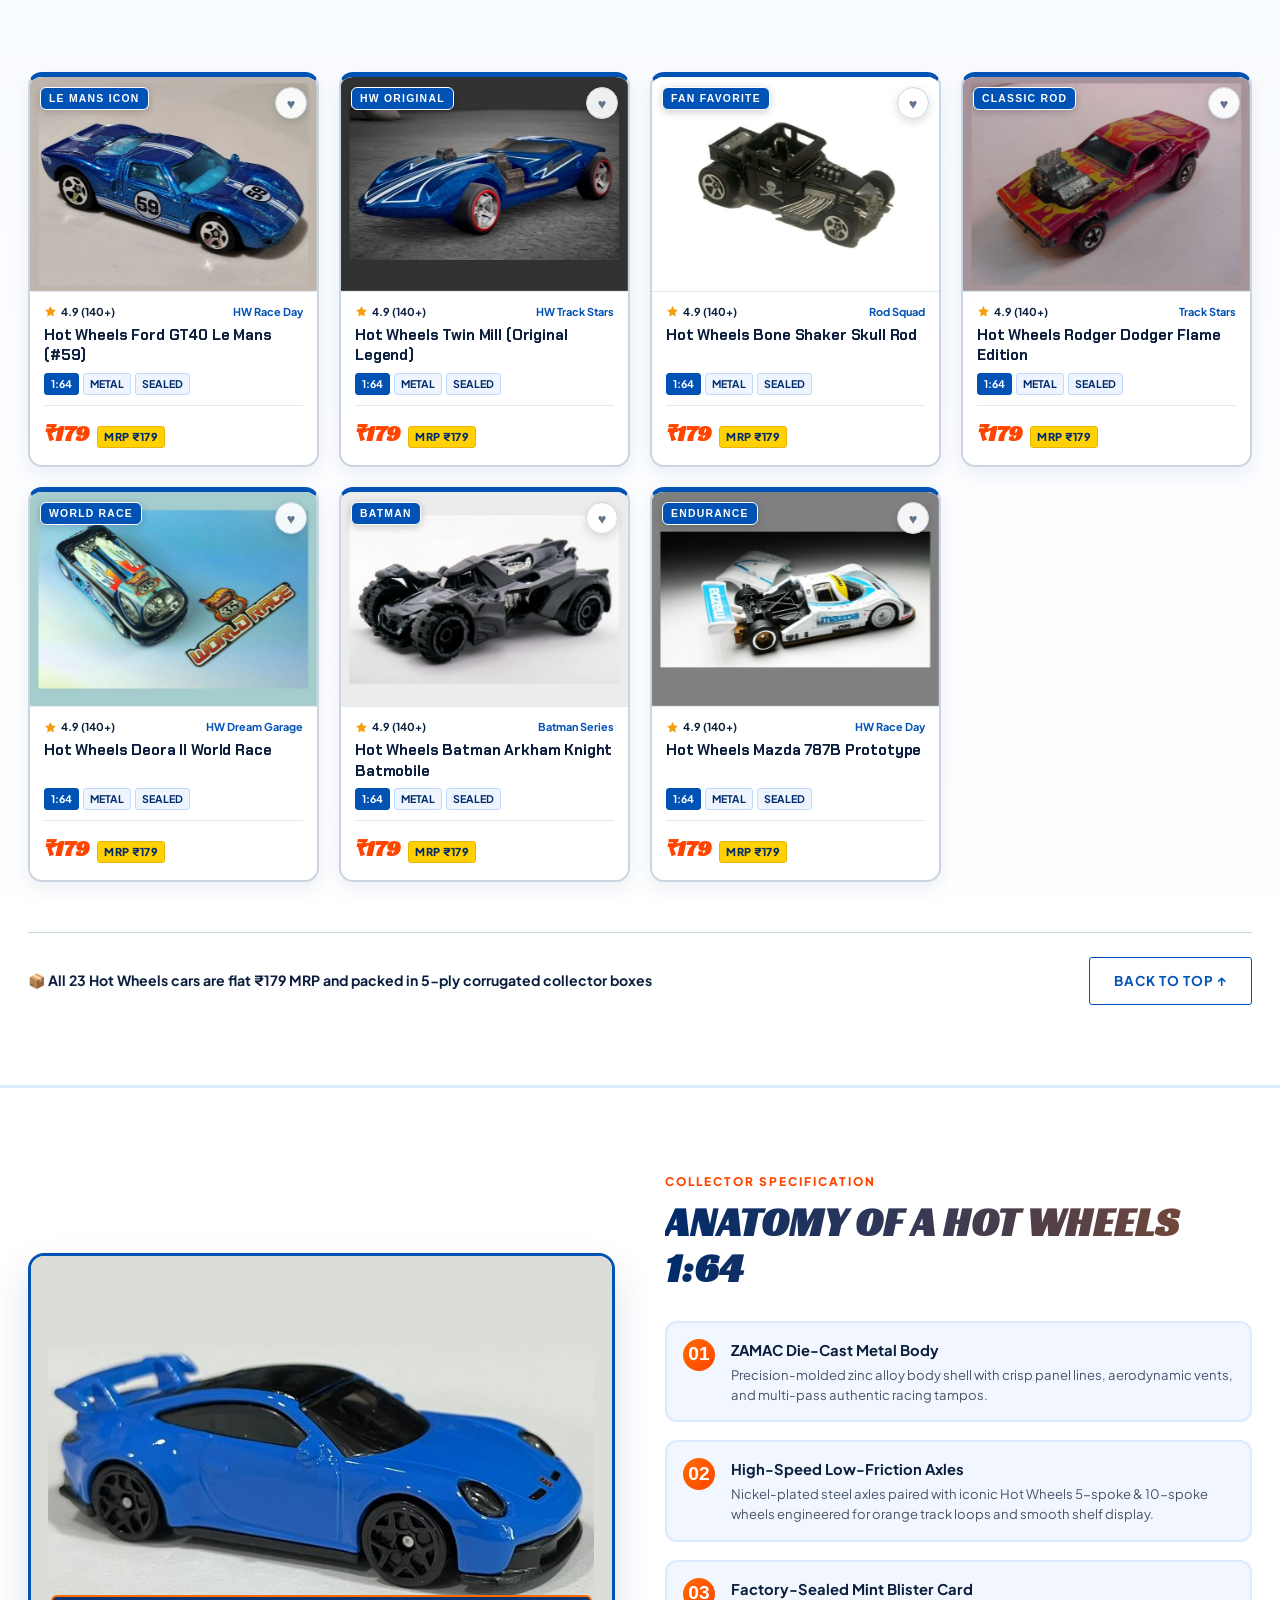
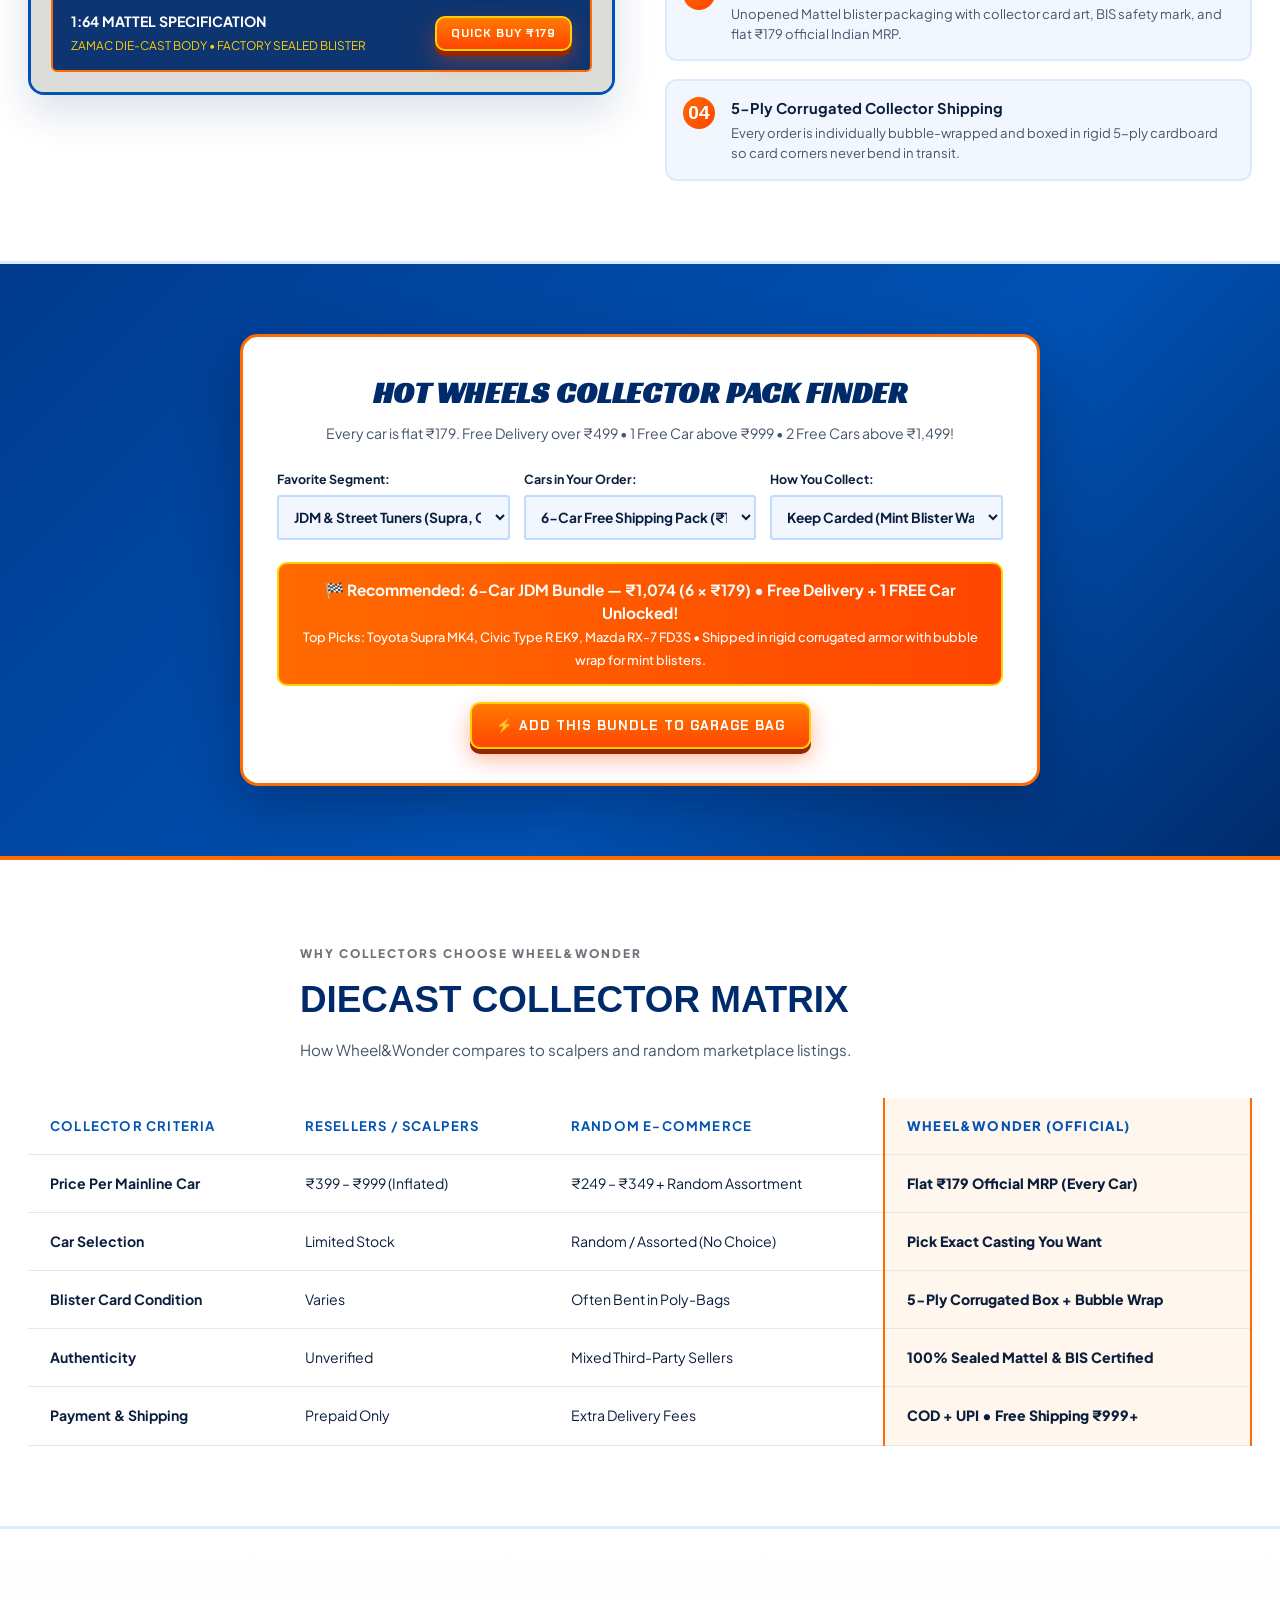
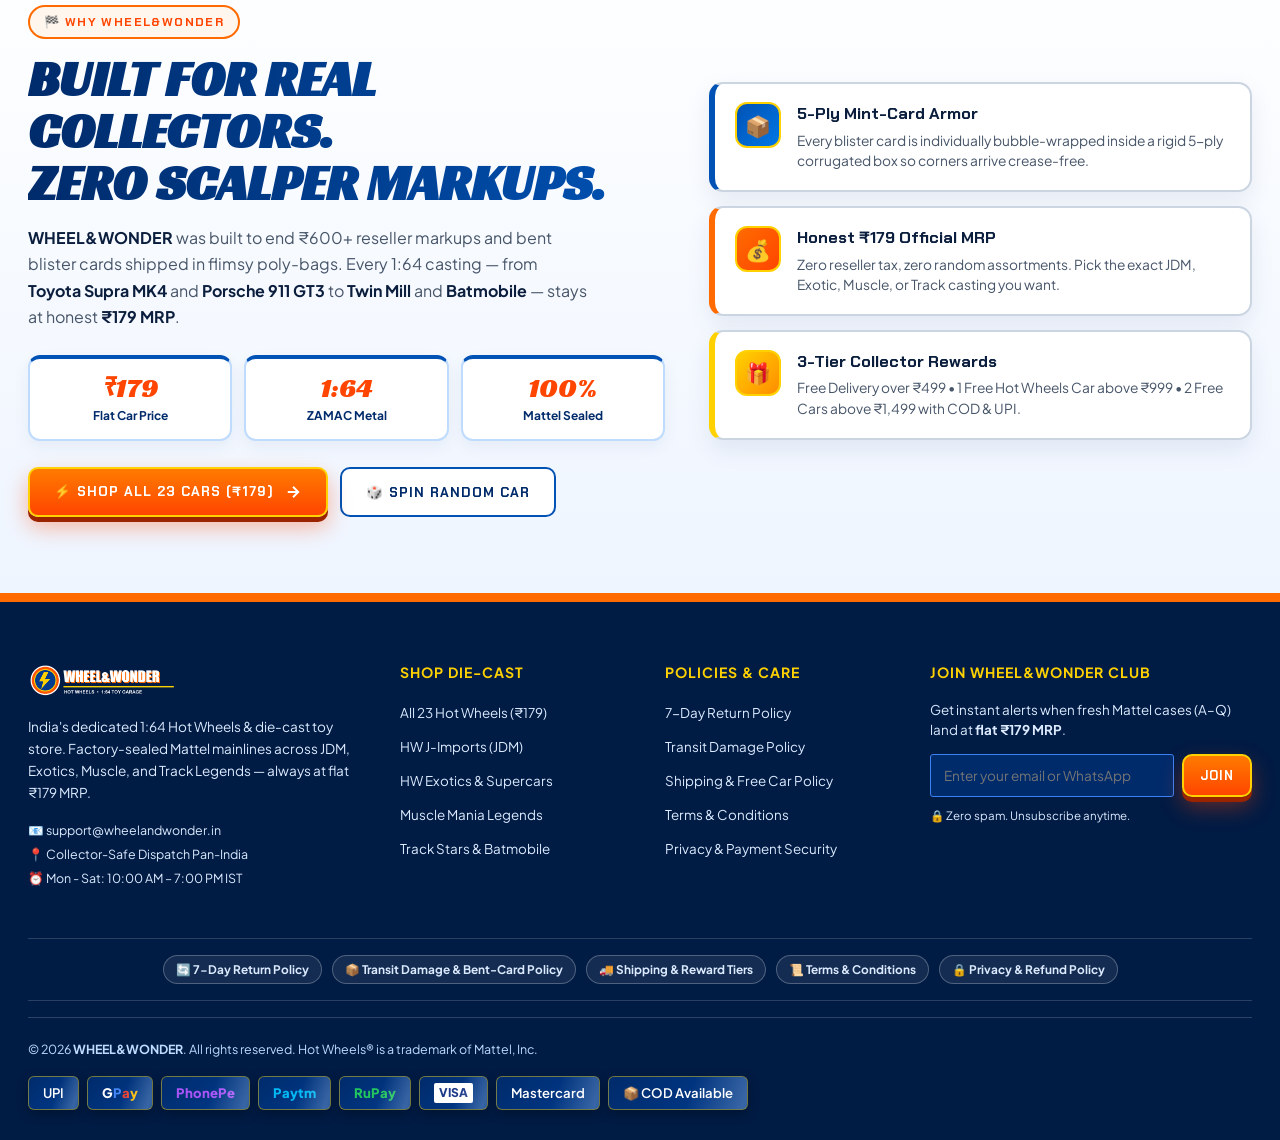
==== commit afd7cc41: "Fix mobile card quick action buttons below car image" ====
--- a/preview-store.html
+++ b/preview-store.html
@@ -20,8 +20,16 @@
   <link rel="stylesheet" href="./assets/base.css">
   <style id="vimi-critical-pc-and-mobile-overrides">
     .product-card { max-width: 100% !important; }
-    .product-card__media-wrapper {
-      aspect-ratio: 4 / 3 !important;
+    @media (min-width: 769px) {
+      .product-card__media-wrapper {
+        aspect-ratio: 4 / 3 !important;
+      }
+    }
+    @media (max-width: 768px) {
+      .product-card__meta {
+        font-size: 0.6rem !important;
+        white-space: nowrap !important;
+      }
     }
     .product-card__image {
       aspect-ratio: 4 / 3 !important;
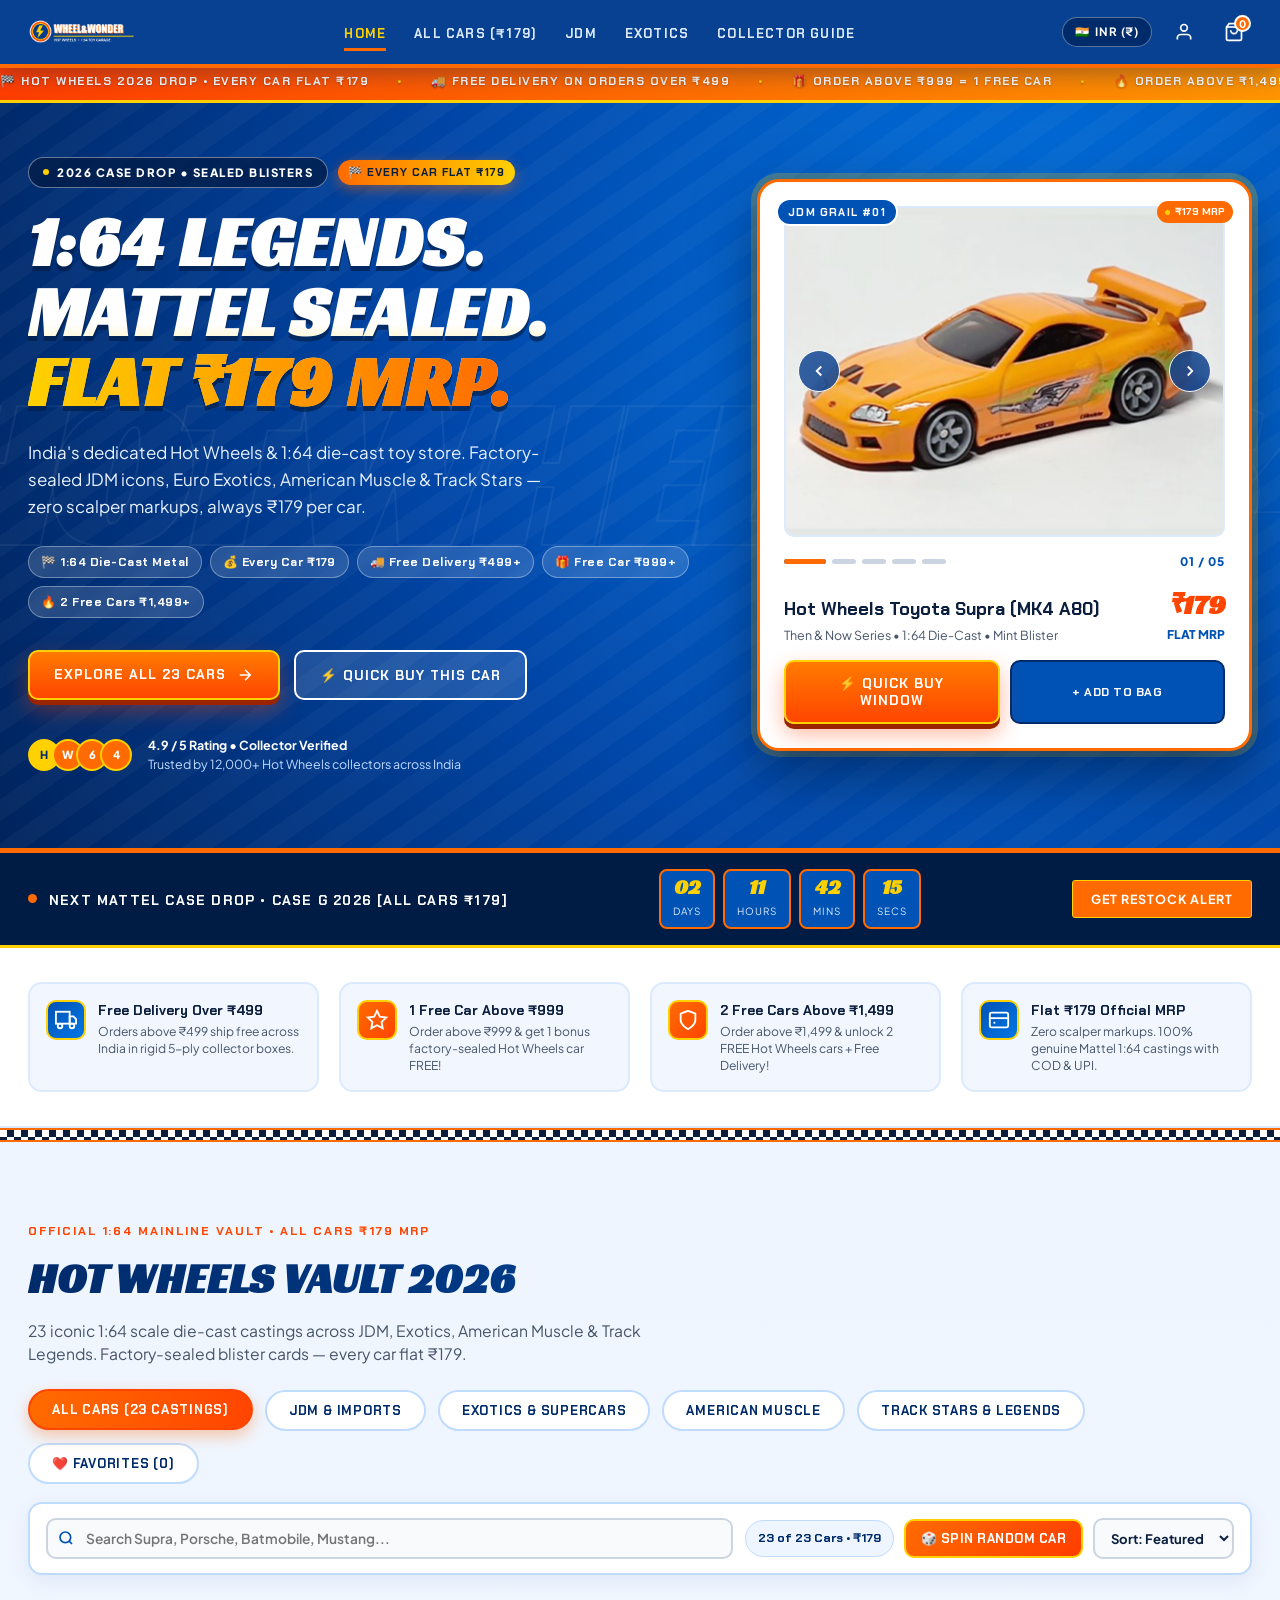
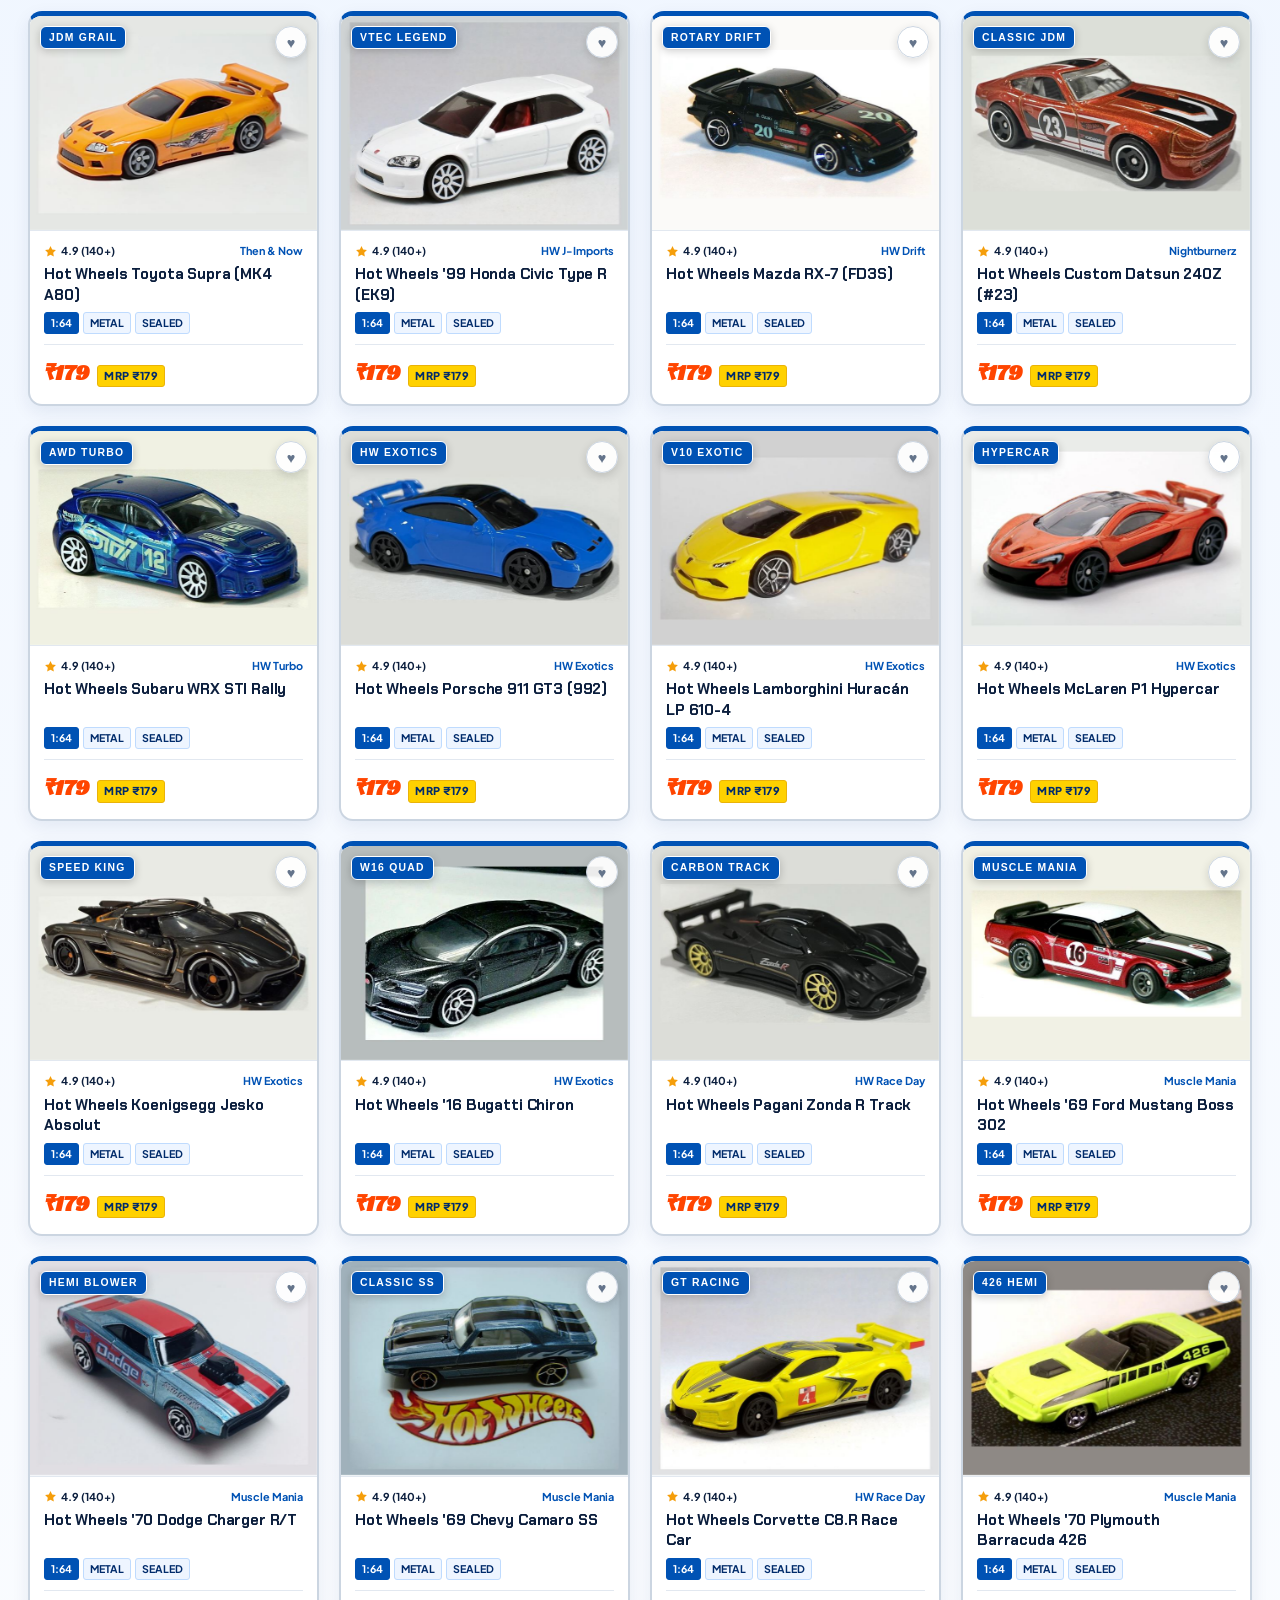
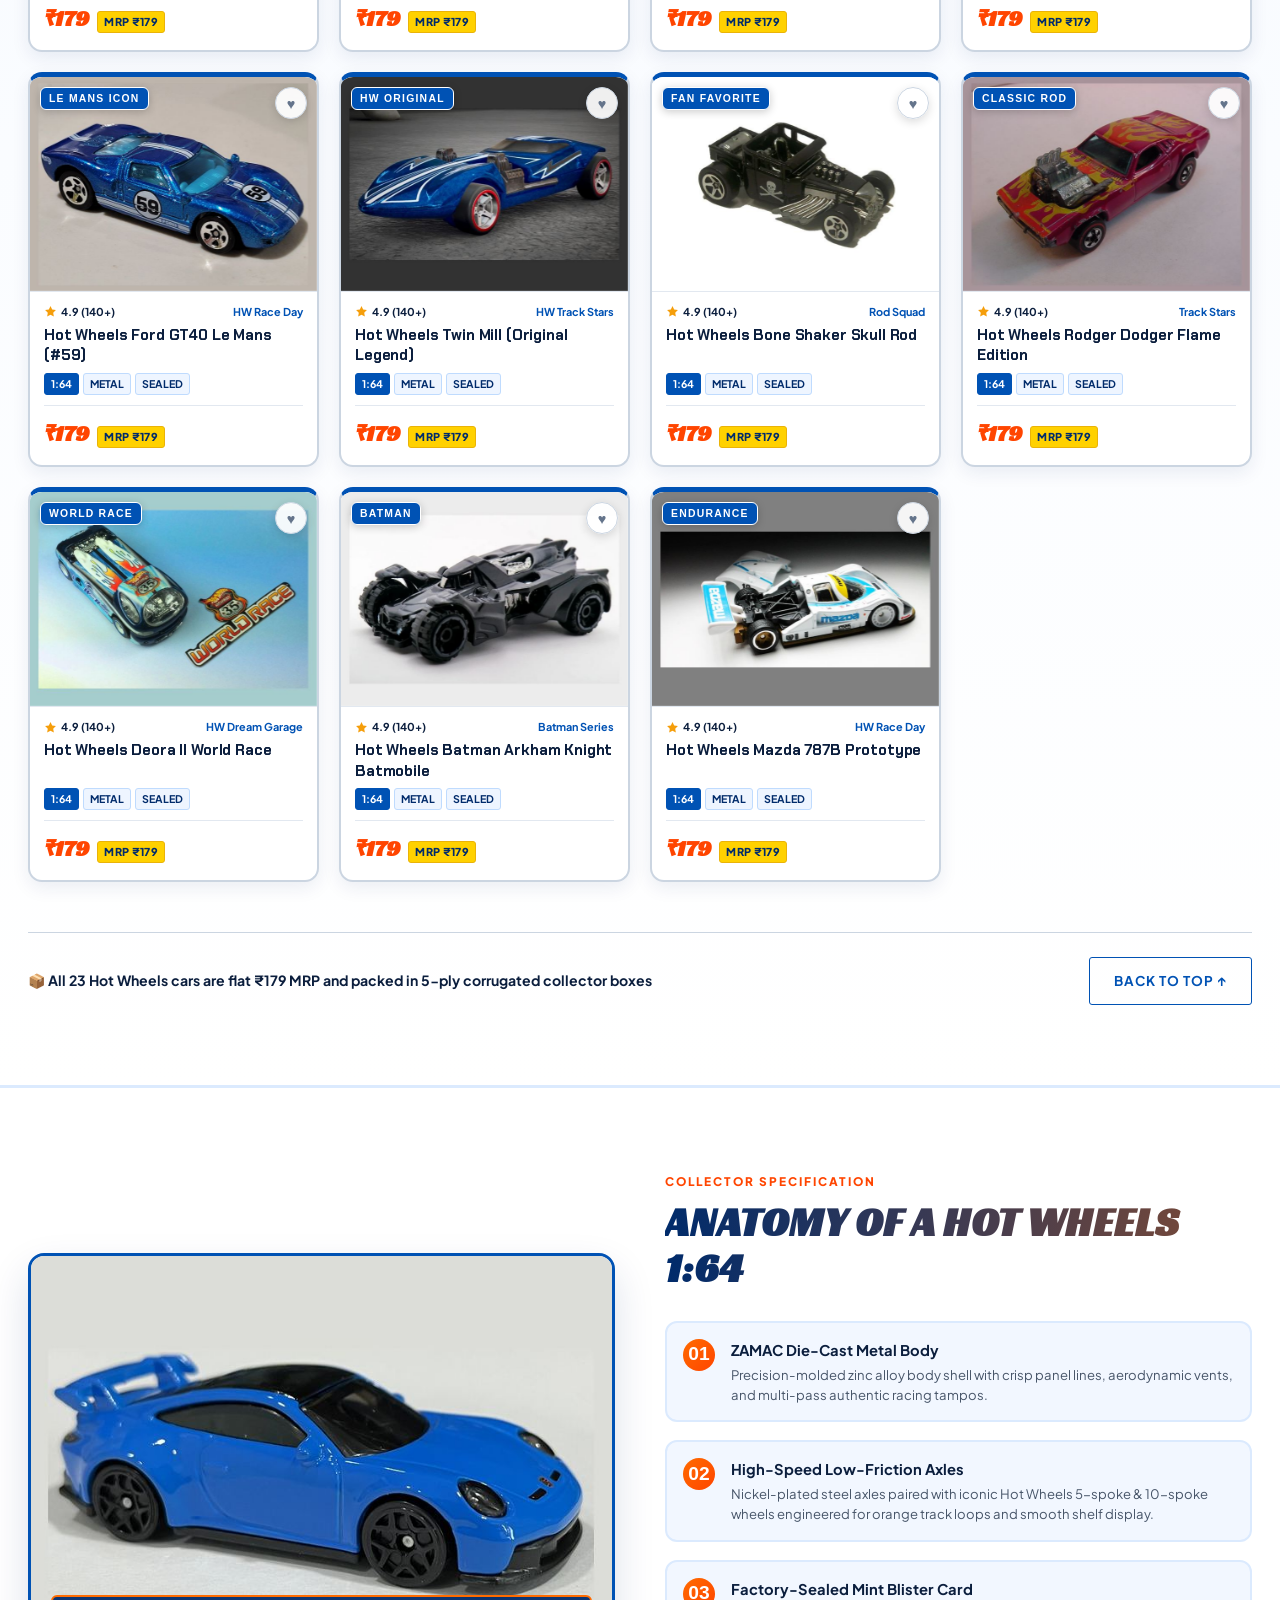
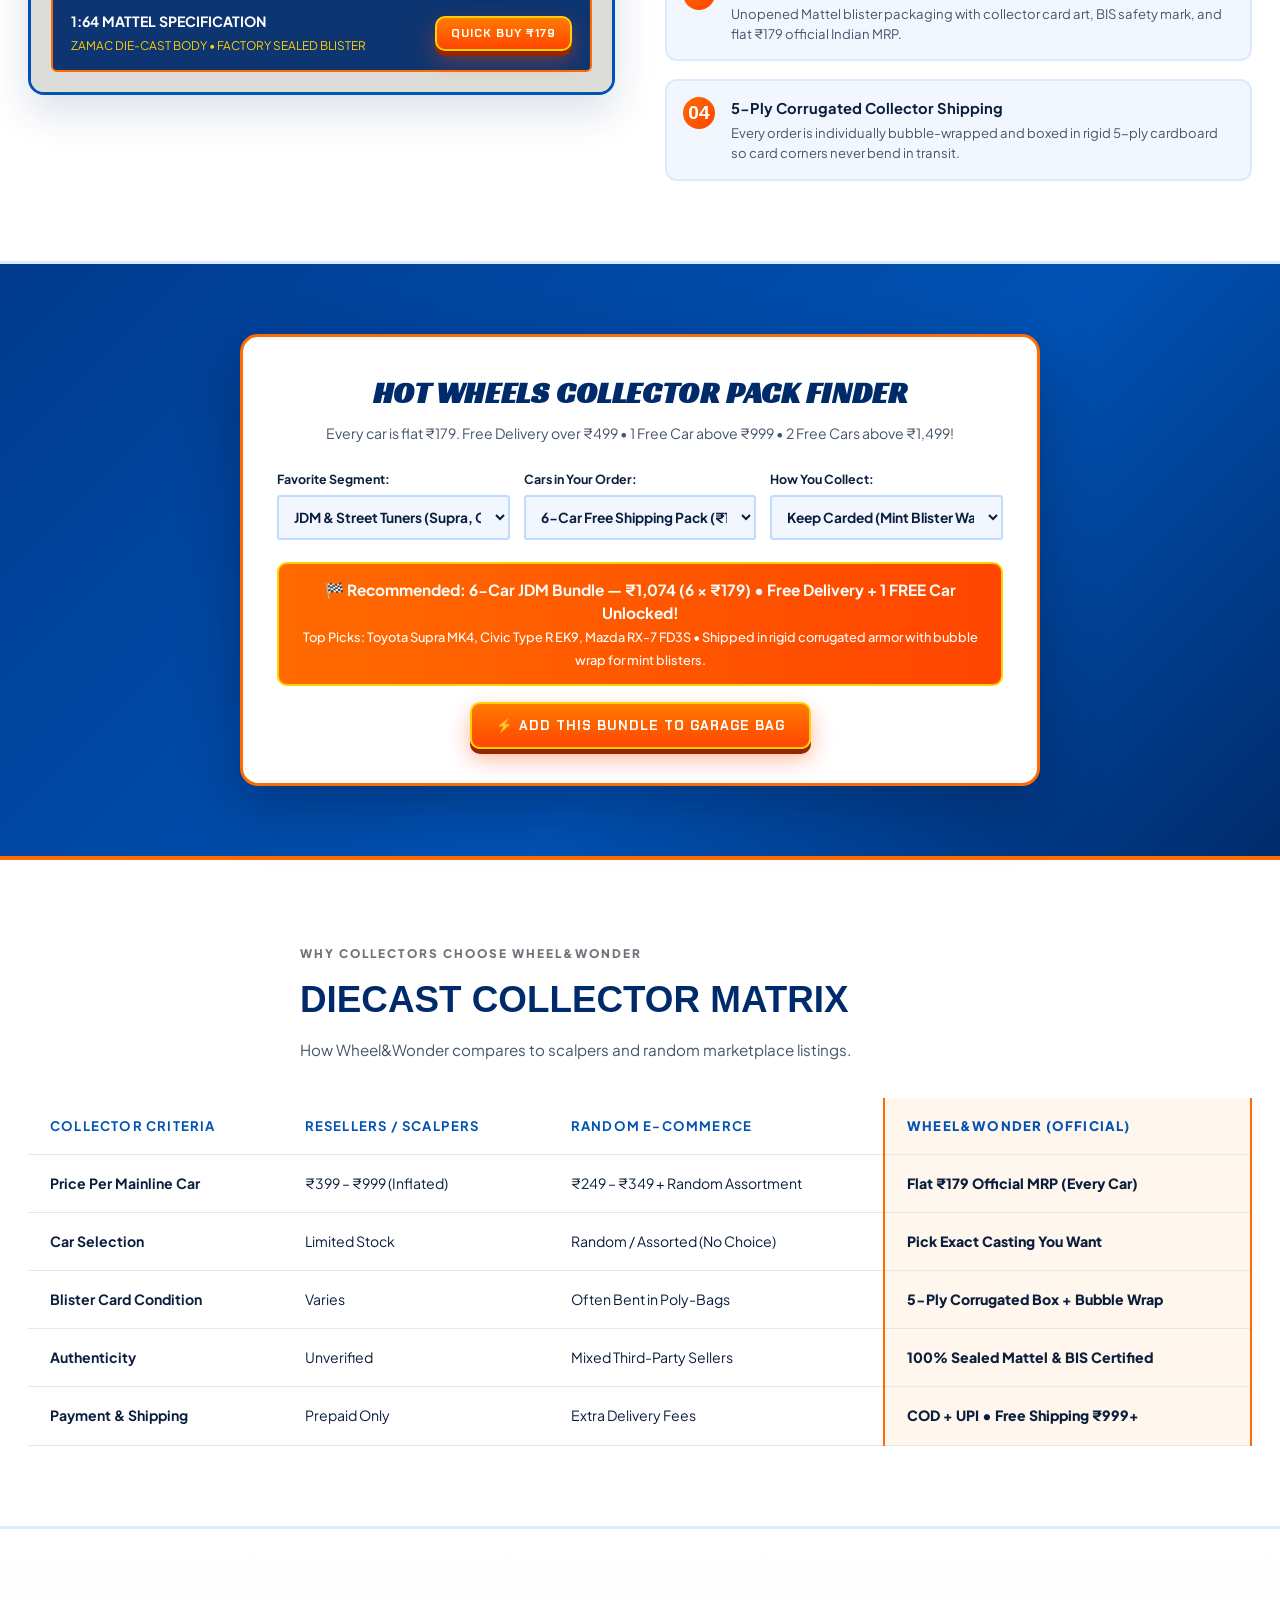
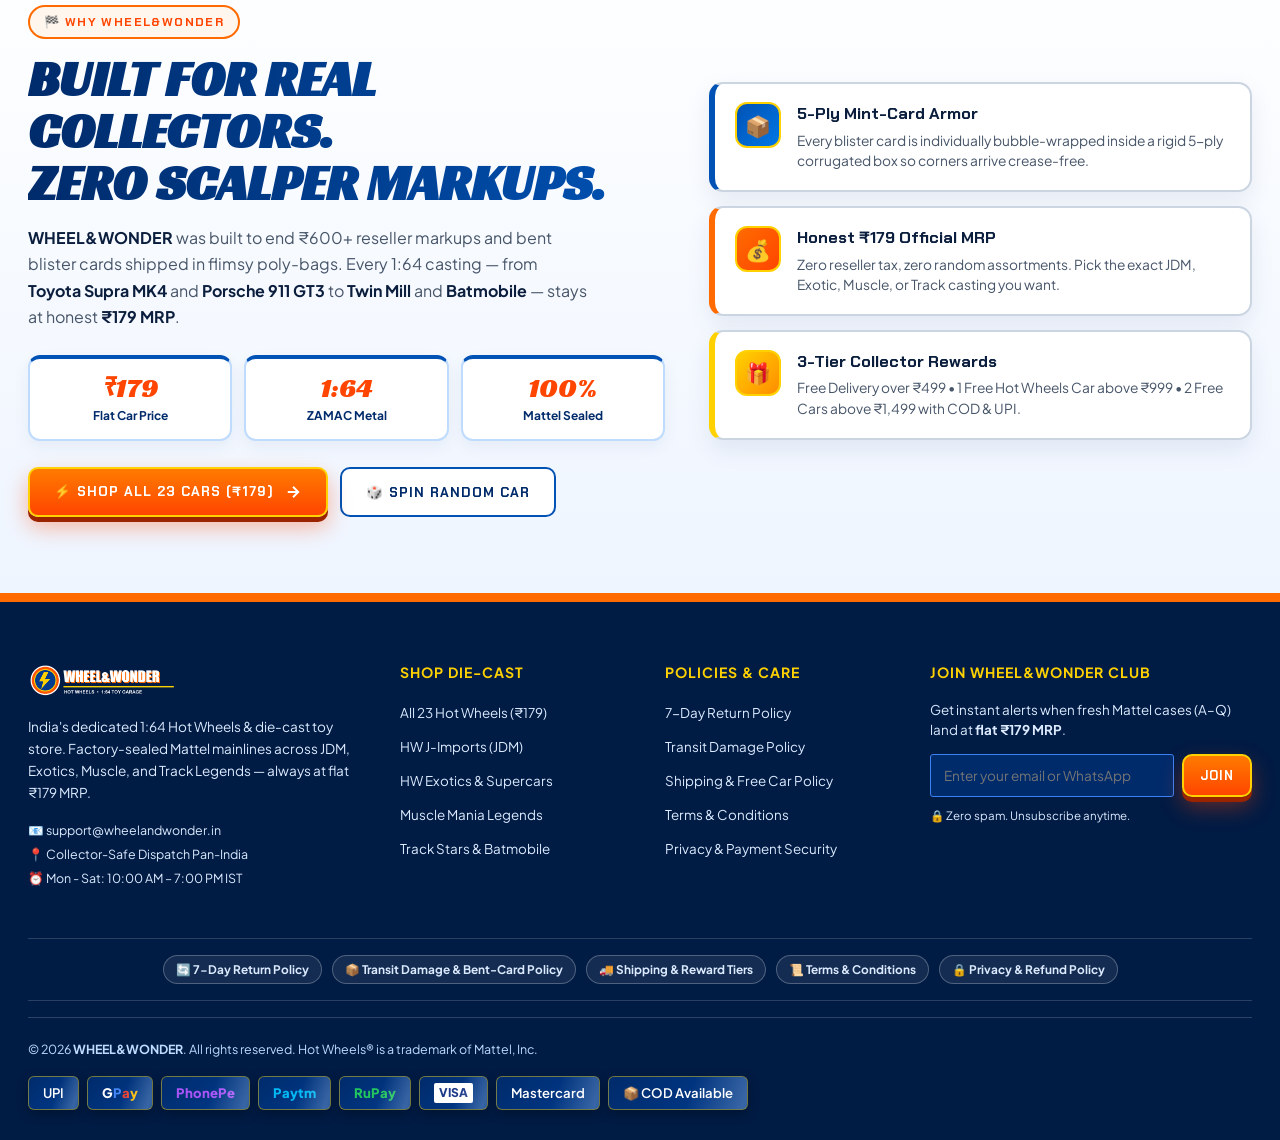
==== commit d8ebde1b: "Remove sticky bottom bar on mobile and move hero actions inline" ====
--- a/preview-store.html
+++ b/preview-store.html
@@ -360,14 +360,13 @@
           </div>
           <div class="m-price" id="mPrice">₹179</div>
         </div>
+        <div class="m-card-inline-actions">
+          <button type="button" class="m-btn btn-quick-add" id="MobileHeroAddBag" data-product-title="Hot Wheels Toyota Supra (MK4 A80)" data-product-price="179" data-product-image="hw-car-02.jpg">+ Add (₹179)</button>
+          <button type="button" class="m-btn primary open-buying-window" id="MobileHeroQuickBuy" data-product-title="Hot Wheels Toyota Supra (MK4 A80)" data-product-price="179" data-product-compare="179" data-product-badge="JDM GRAIL" data-product-image="hw-car-02.jpg">⚡ Quick Buy</button>
+        </div>
       </div>
 
       <div class="m-rating"><span>★★★★★</span><span><b>4.9/5</b> · 12,000+ collectors across India</span></div>
-
-      <div class="m-cta">
-        <button type="button" class="m-btn btn-quick-add" id="MobileHeroAddBag" data-product-title="Hot Wheels Toyota Supra (MK4 A80)" data-product-price="179" data-product-image="hw-car-02.jpg">+ Add (₹179)</button>
-        <button type="button" class="m-btn primary open-buying-window" id="MobileHeroQuickBuy" data-product-title="Hot Wheels Toyota Supra (MK4 A80)" data-product-price="179" data-product-compare="179" data-product-badge="JDM GRAIL" data-product-image="hw-car-02.jpg">⚡ Quick Buy</button>
-      </div>
     </section>
 
     <!-- Countdown Strip -->
--- a/assets/base.css
+++ b/assets/base.css
@@ -5887,13 +5887,29 @@
 
 @media (max-width: 768px) {
   .vimi-toast {
-    bottom: 88px !important;
+    bottom: 24px !important;
     font-size: 0.78rem !important;
     padding: 10px 16px !important;
   }
-  body.vimi-store {
-    padding-bottom: 84px !important;
-  }
+  .vimi-m-hero {
+    padding-bottom: 32px !important;
+  }
+  .m-cta {
+    display: none !important;
+  }
+}
+
+.m-card-inline-actions {
+  display: grid;
+  grid-template-columns: 1fr 1.2fr;
+  gap: 8px;
+  margin-top: 10px;
+}
+
+.m-card-inline-actions .m-btn {
+  height: 44px;
+  font-size: 11px;
+  border-radius: 10px;
 }
 
 /* 3. Store Policies & Trust Modal */
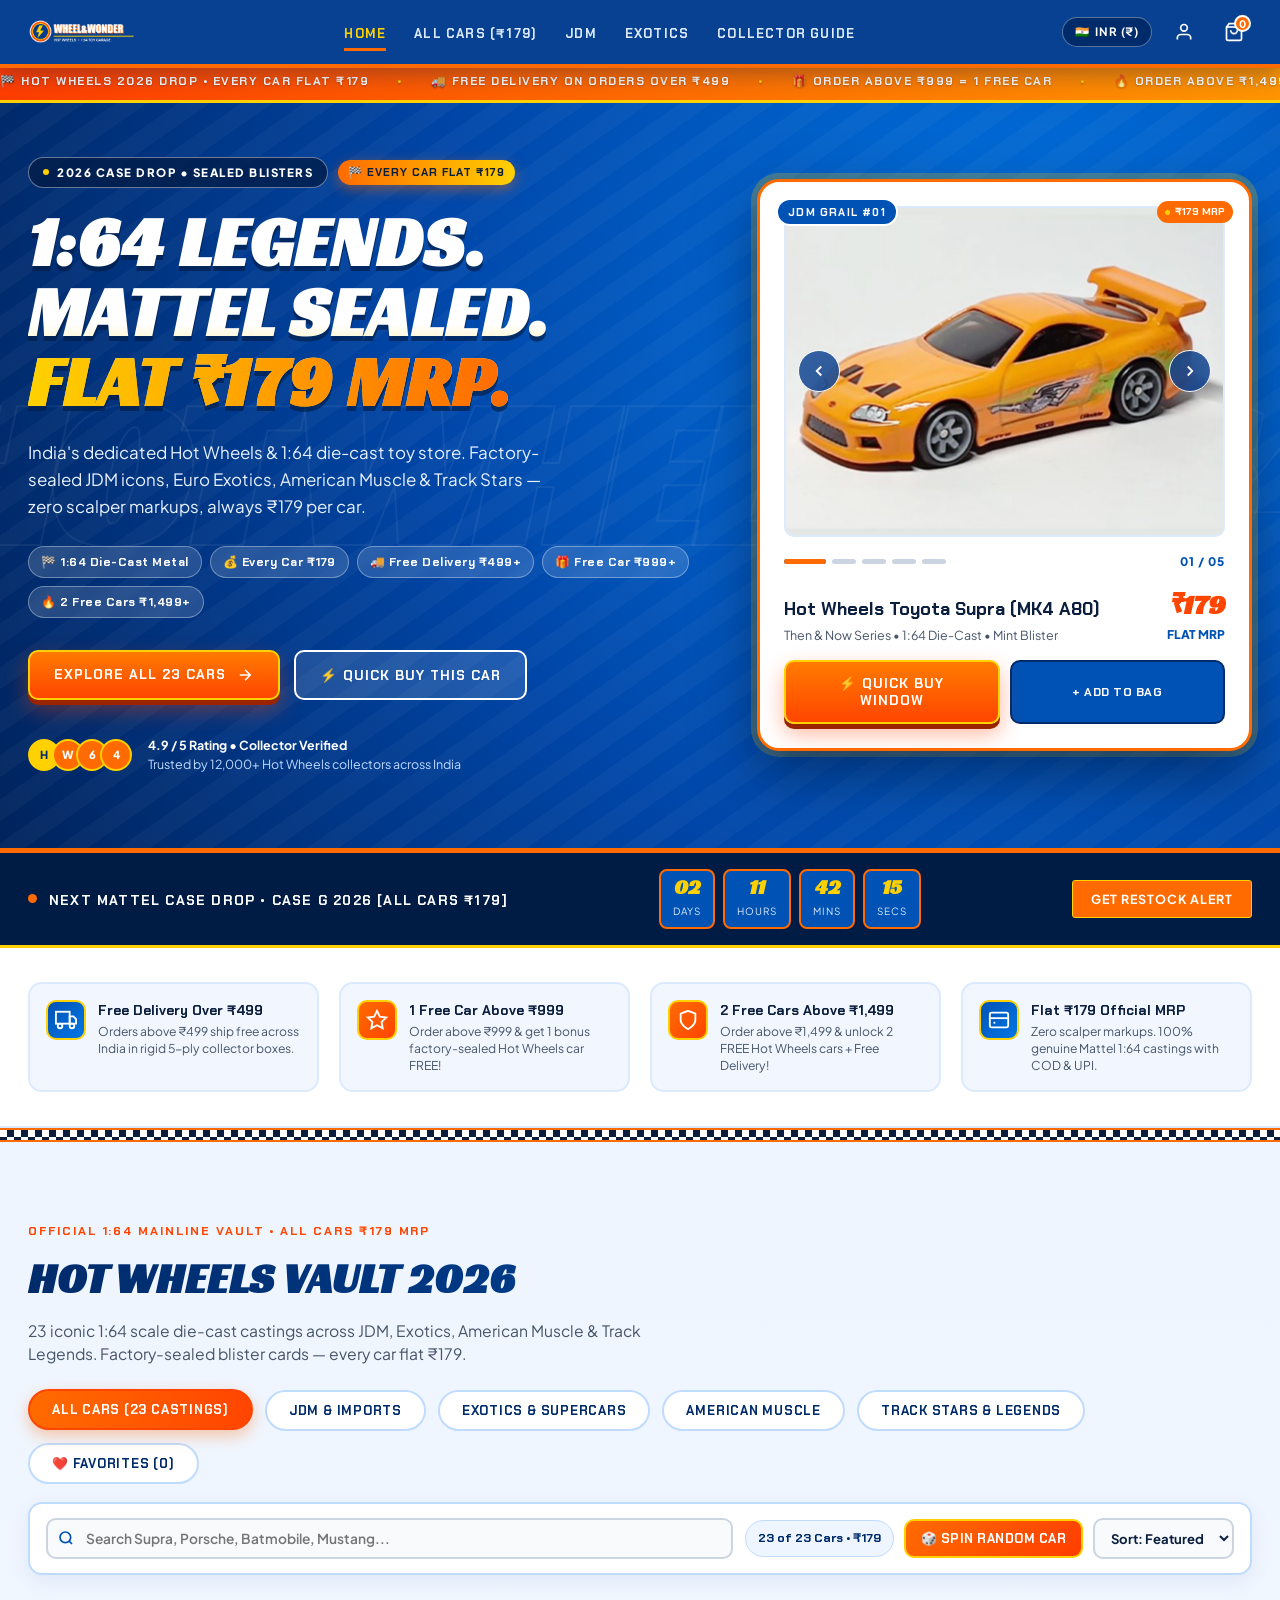
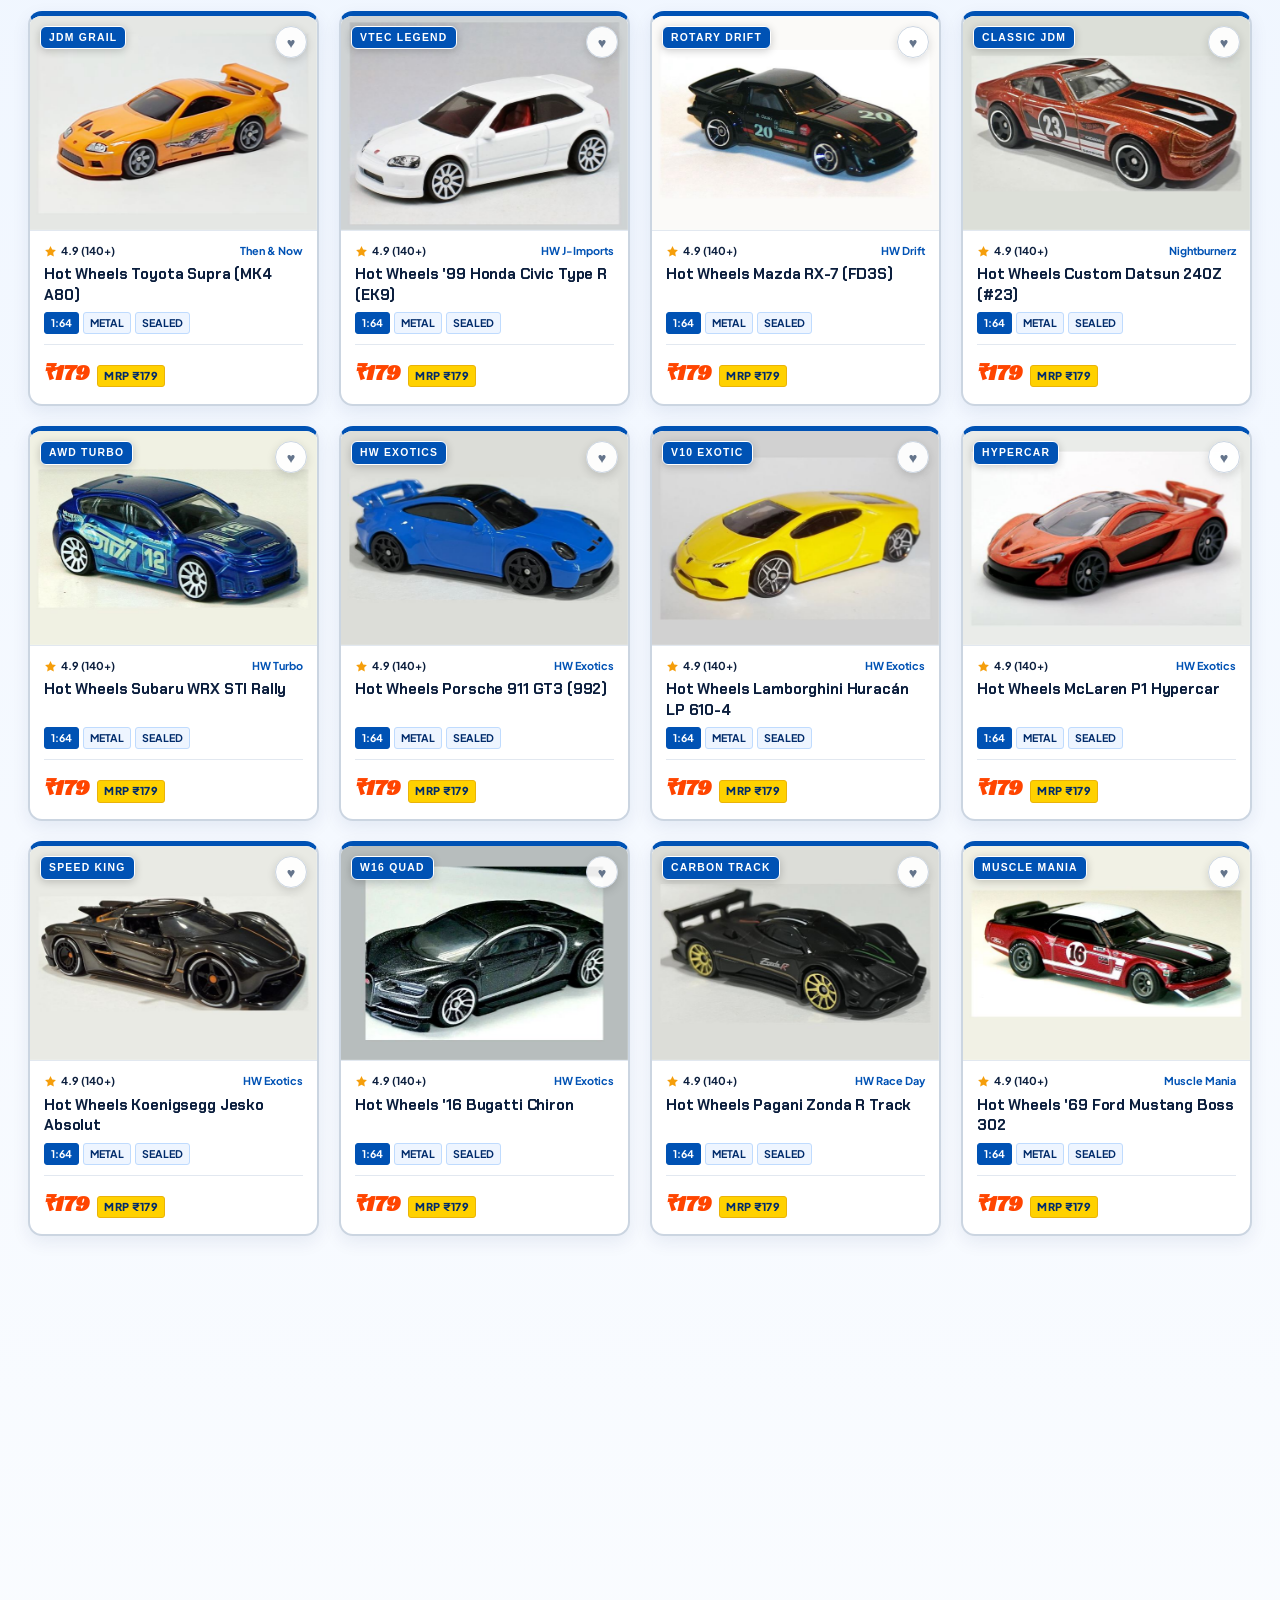
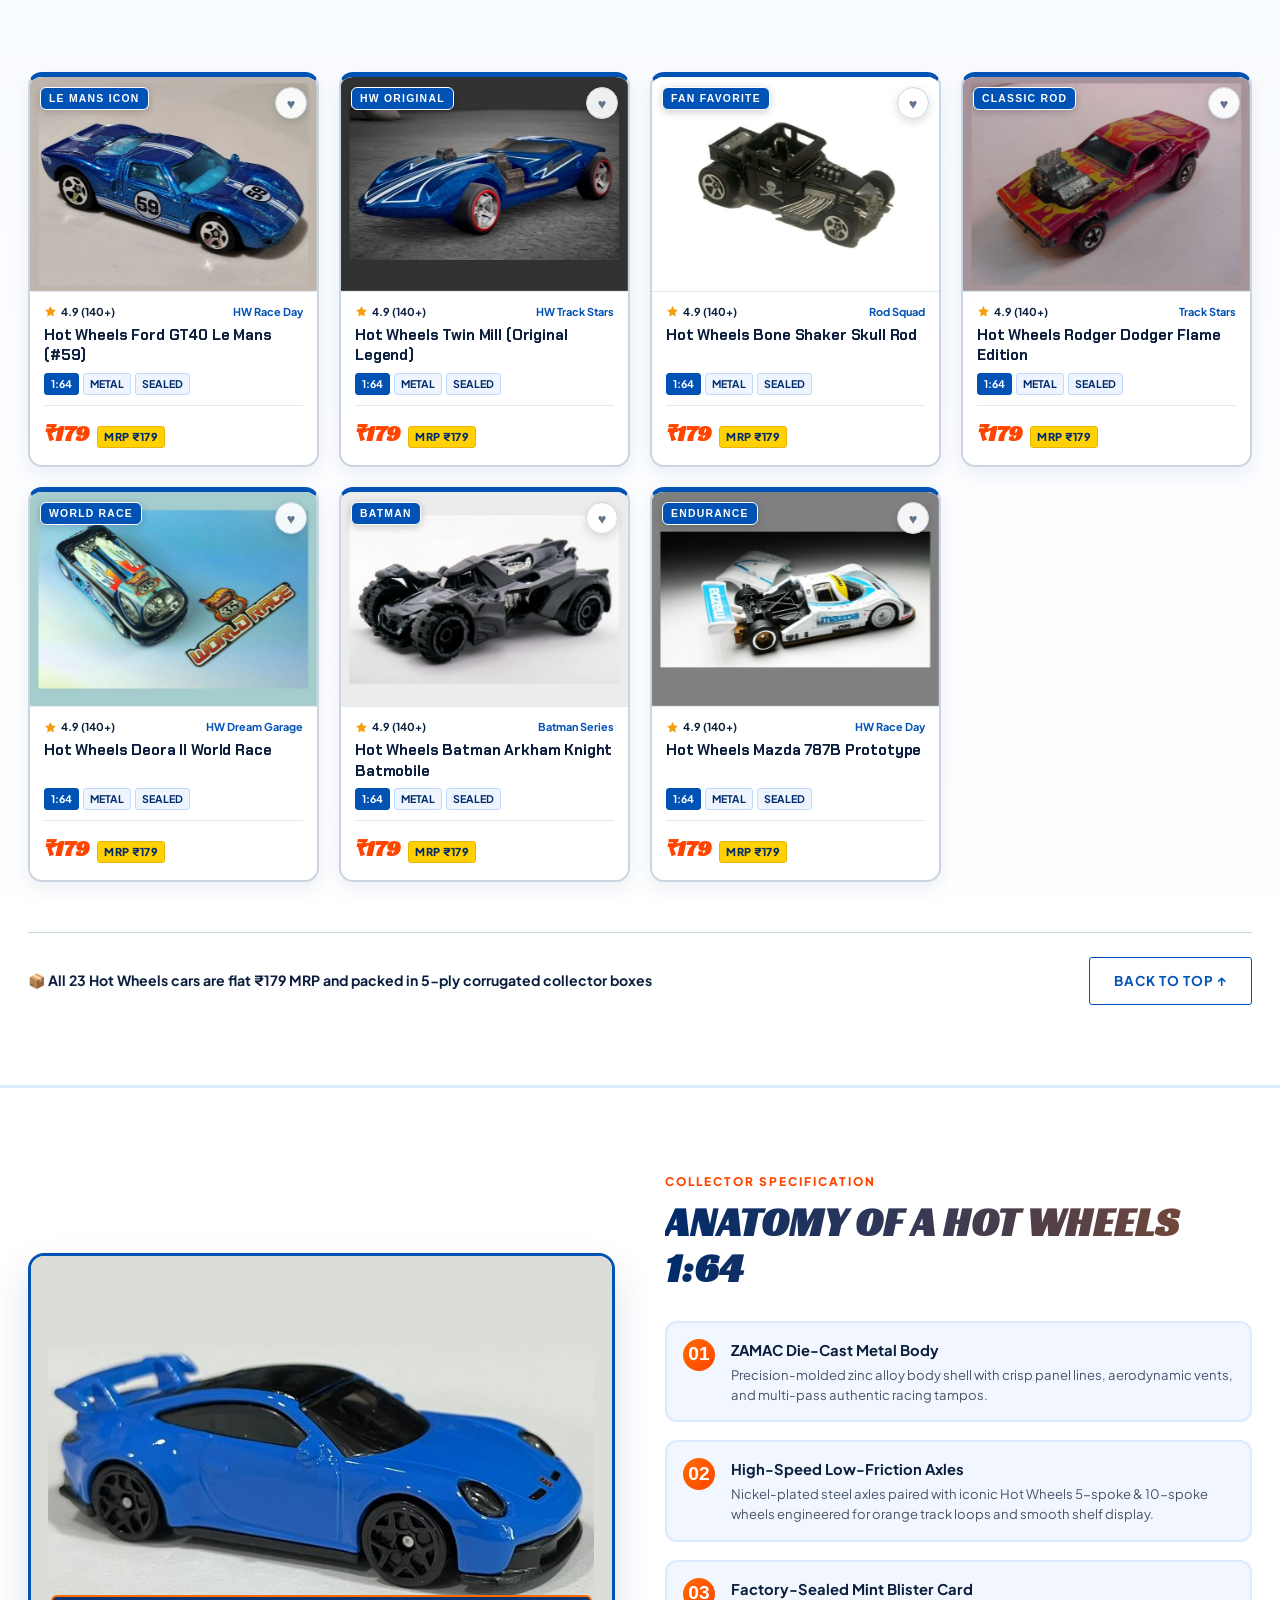
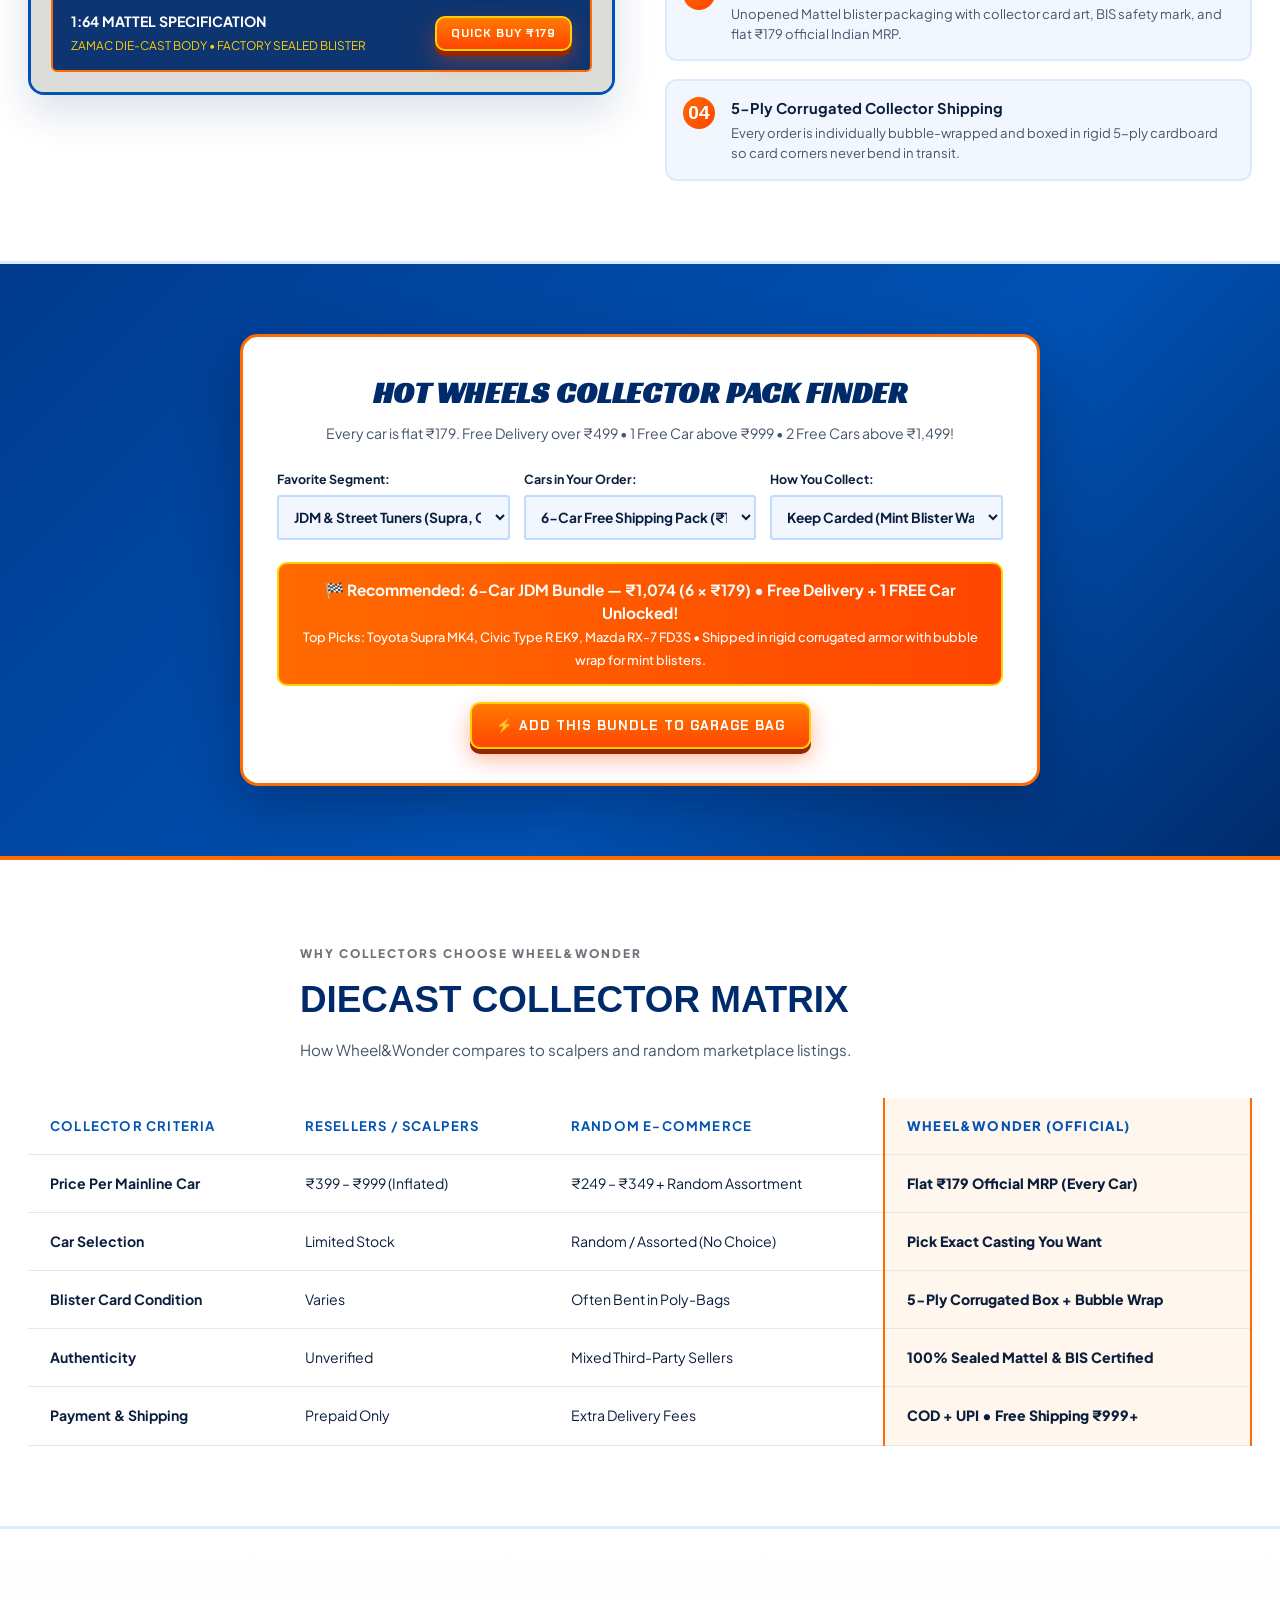
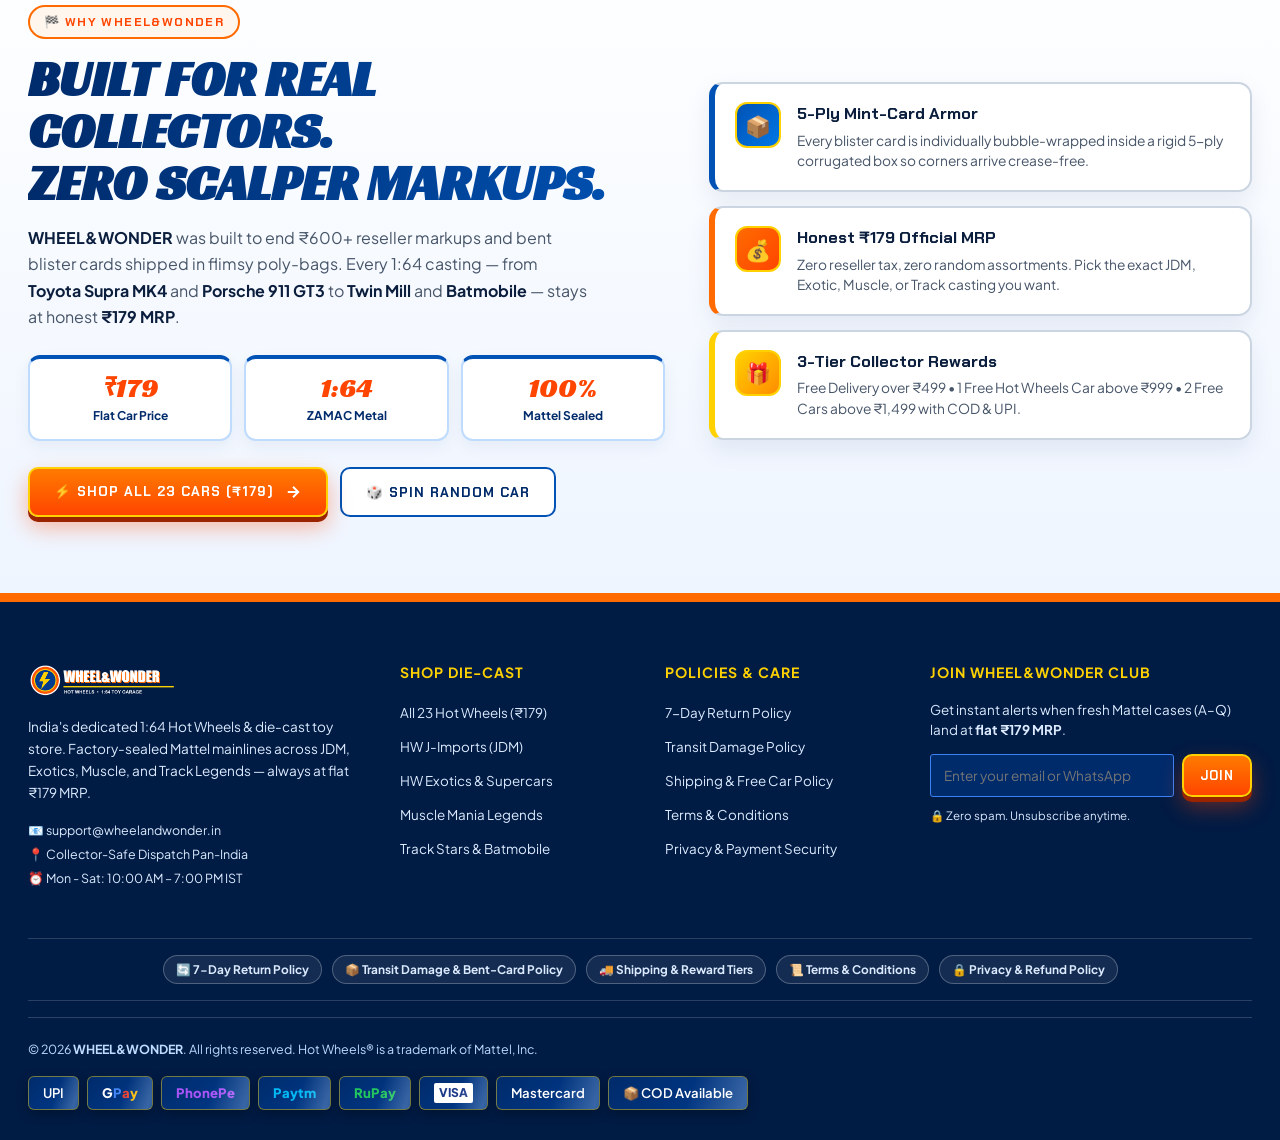
==== commit cbc01d24: "Remove pop-up toast over Cart Drawer checkout button" ====
--- a/preview-store.html
+++ b/preview-store.html
@@ -1938,7 +1938,7 @@
         <div class="cart-drawer__perks"><span>✓ Mint Card Corrugated Box</span><span>✓ Cash on Delivery (COD)</span></div>
         <div class="cart-drawer__subtotal-row"><span>Subtotal</span><span class="cart-drawer__subtotal-price" id="CartDrawerSubtotal">₹0</span></div>
         <p class="cart-drawer__taxes-note">GST included. Shipping calculated at checkout.</p>
-        <button type="button" class="btn--checkout" onclick="window.showVimiToast('🚀 Proceeding to Secure Checkout (UPI / Cards / COD)!');">
+        <button type="button" class="btn--checkout" onclick="var b=this,s=b.querySelector('span');s.textContent='✓ REDIRECTING TO CHECKOUT • ';setTimeout(function(){s.textContent='PROCEED TO CHECKOUT • ';},1800);">
           <span>PROCEED TO CHECKOUT • </span><span id="CartDrawerCheckoutTotal">₹0</span>
         </button>
       </div>
